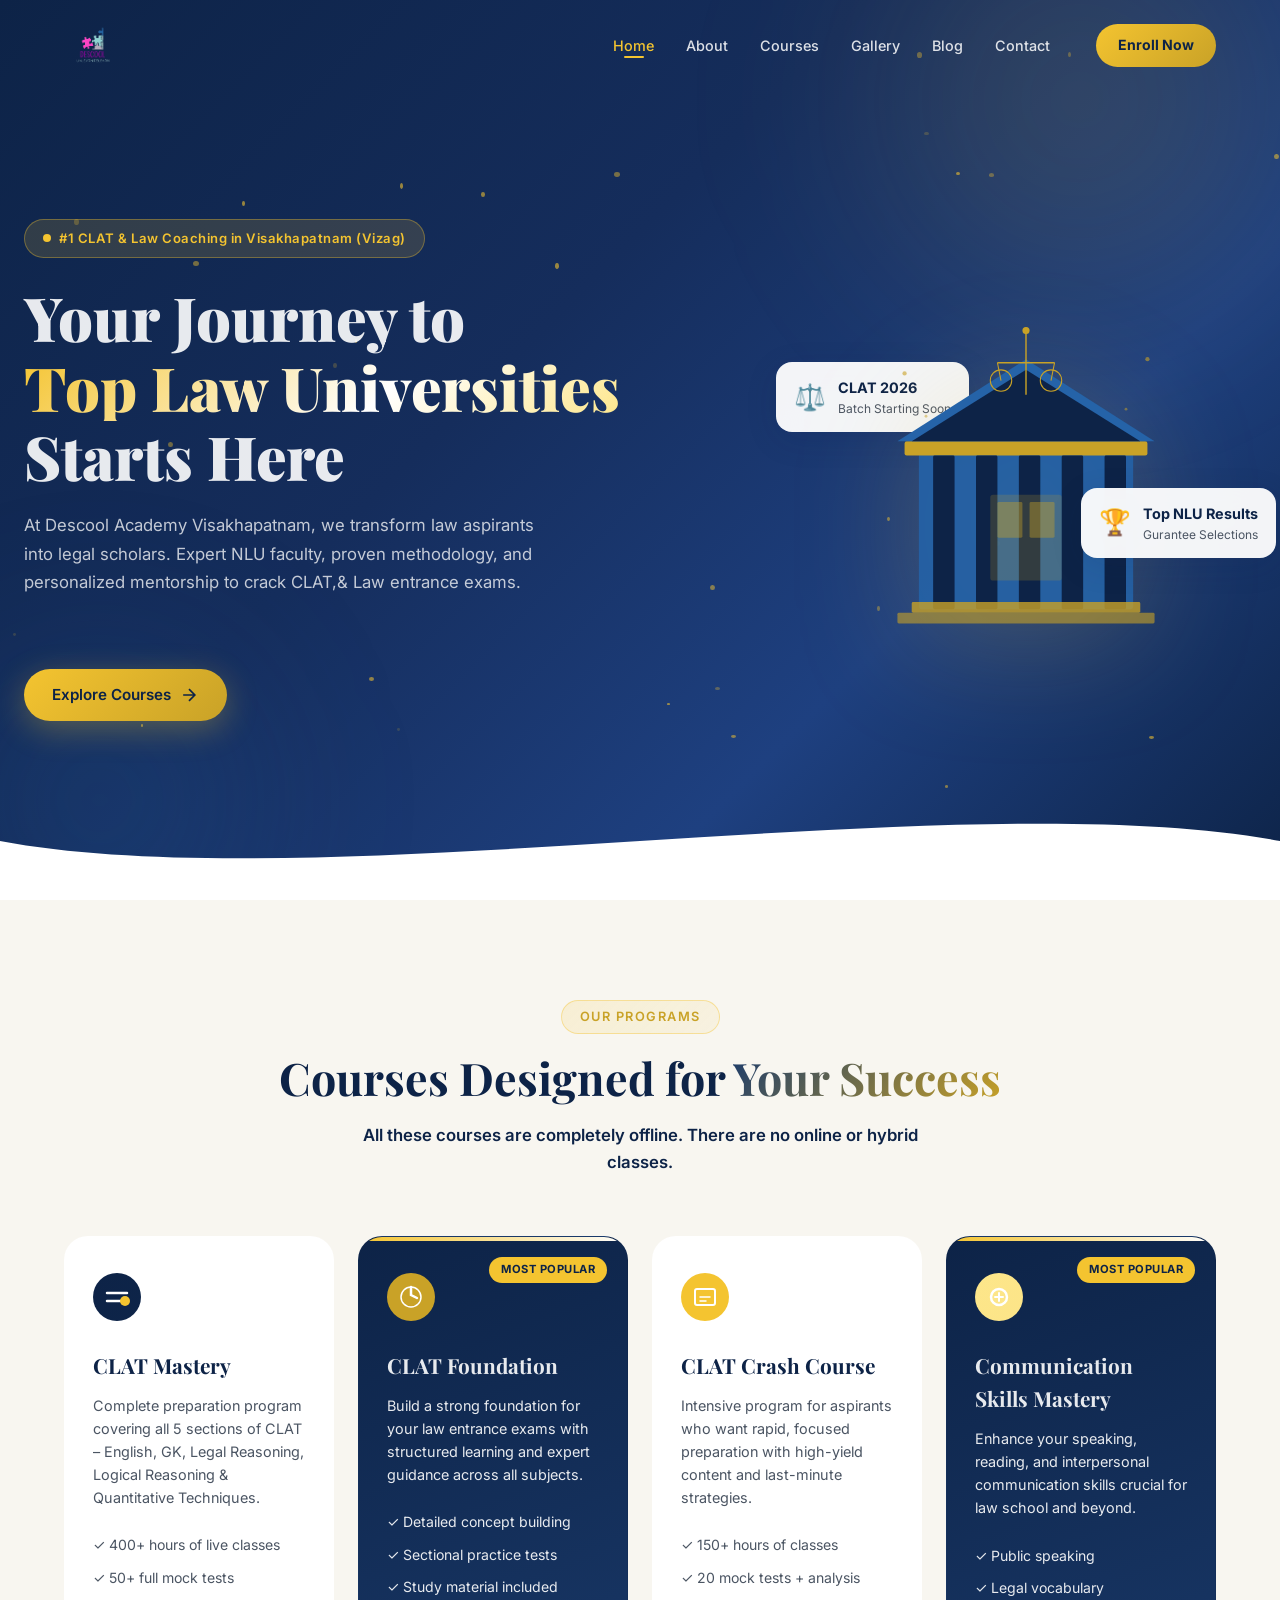
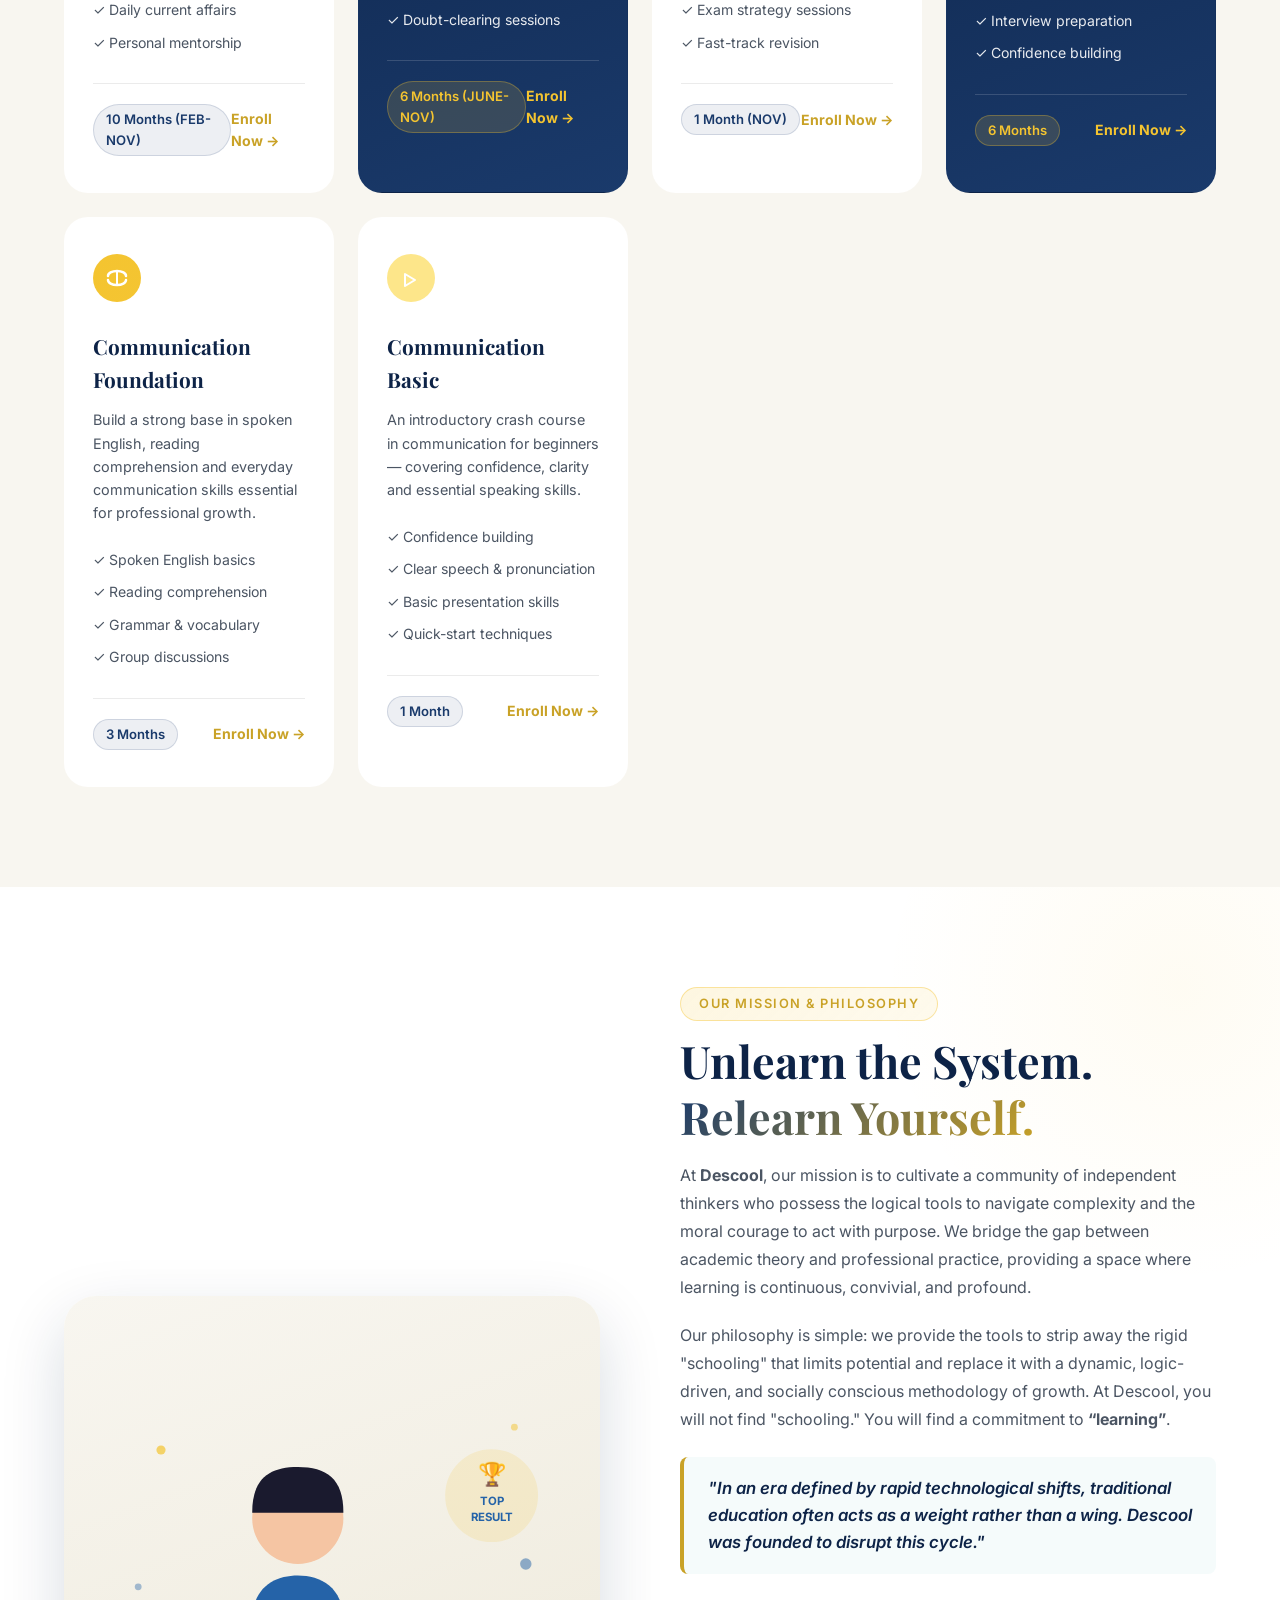
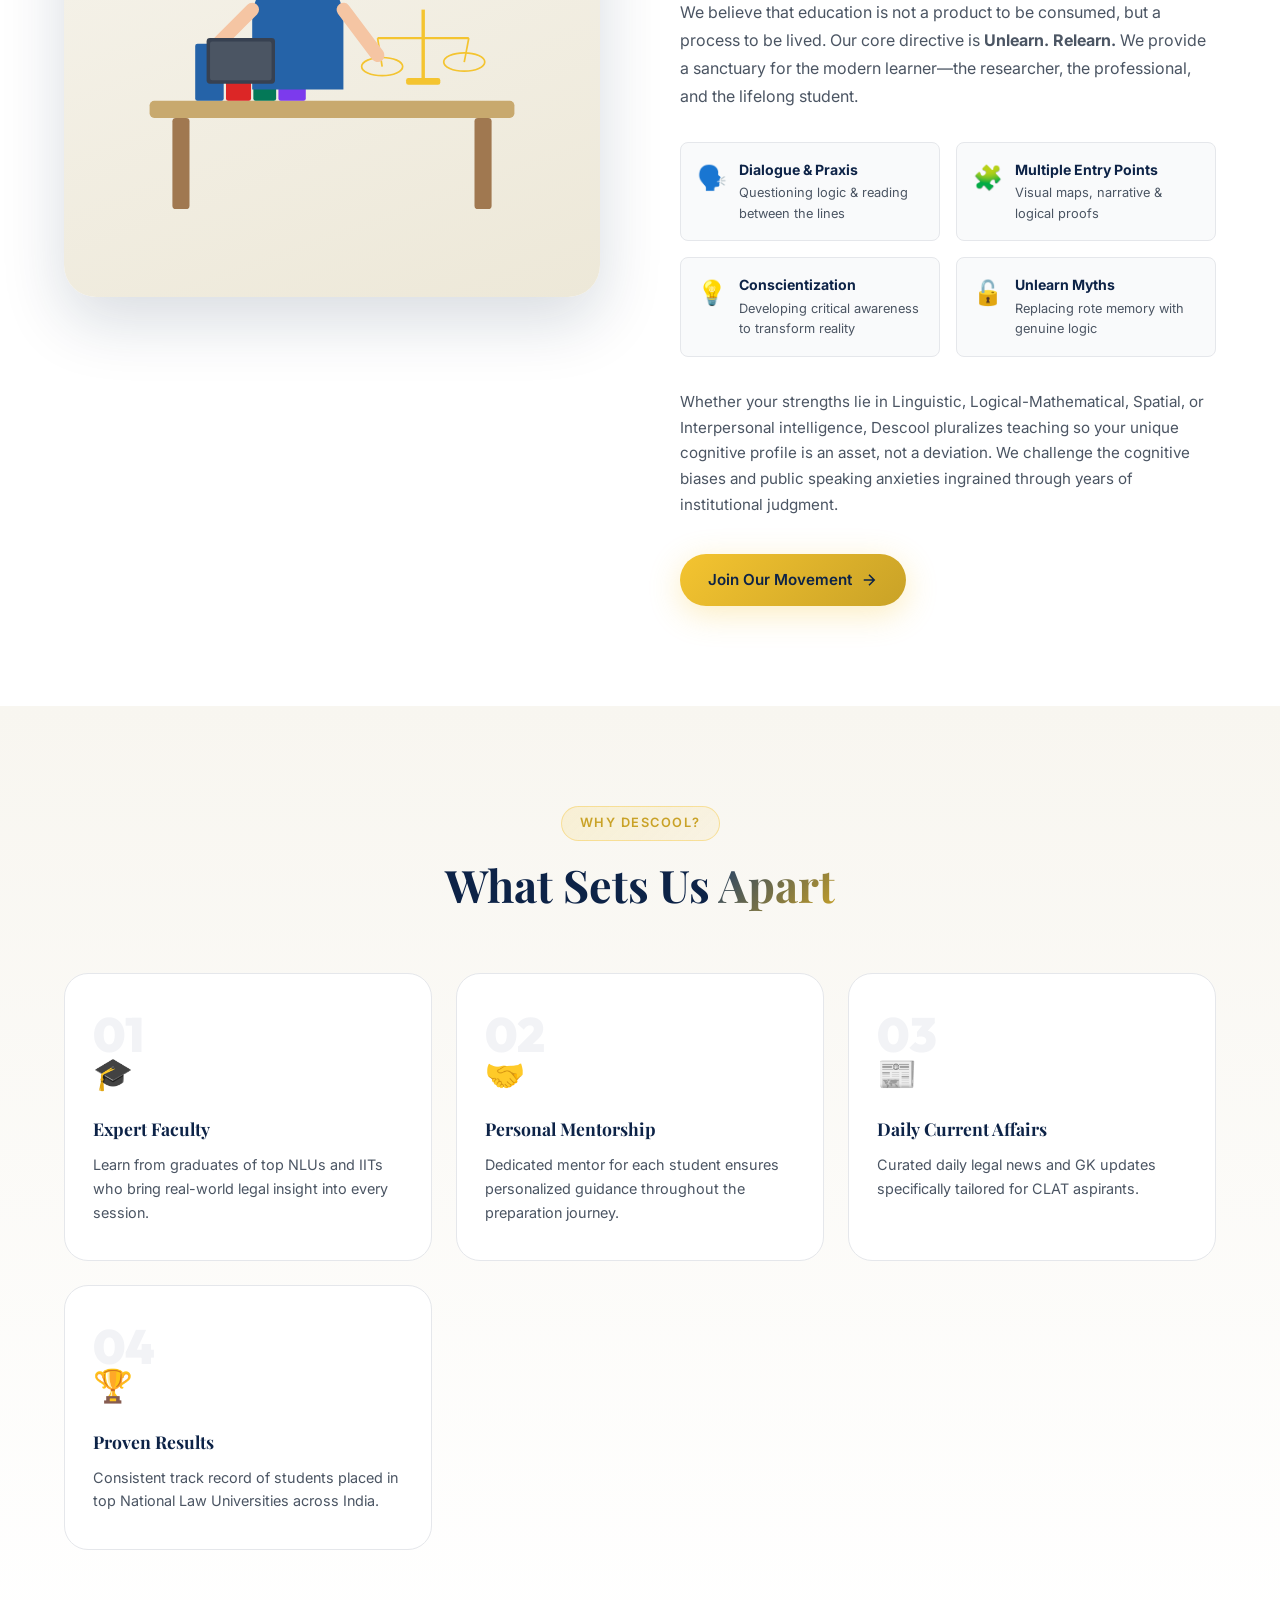
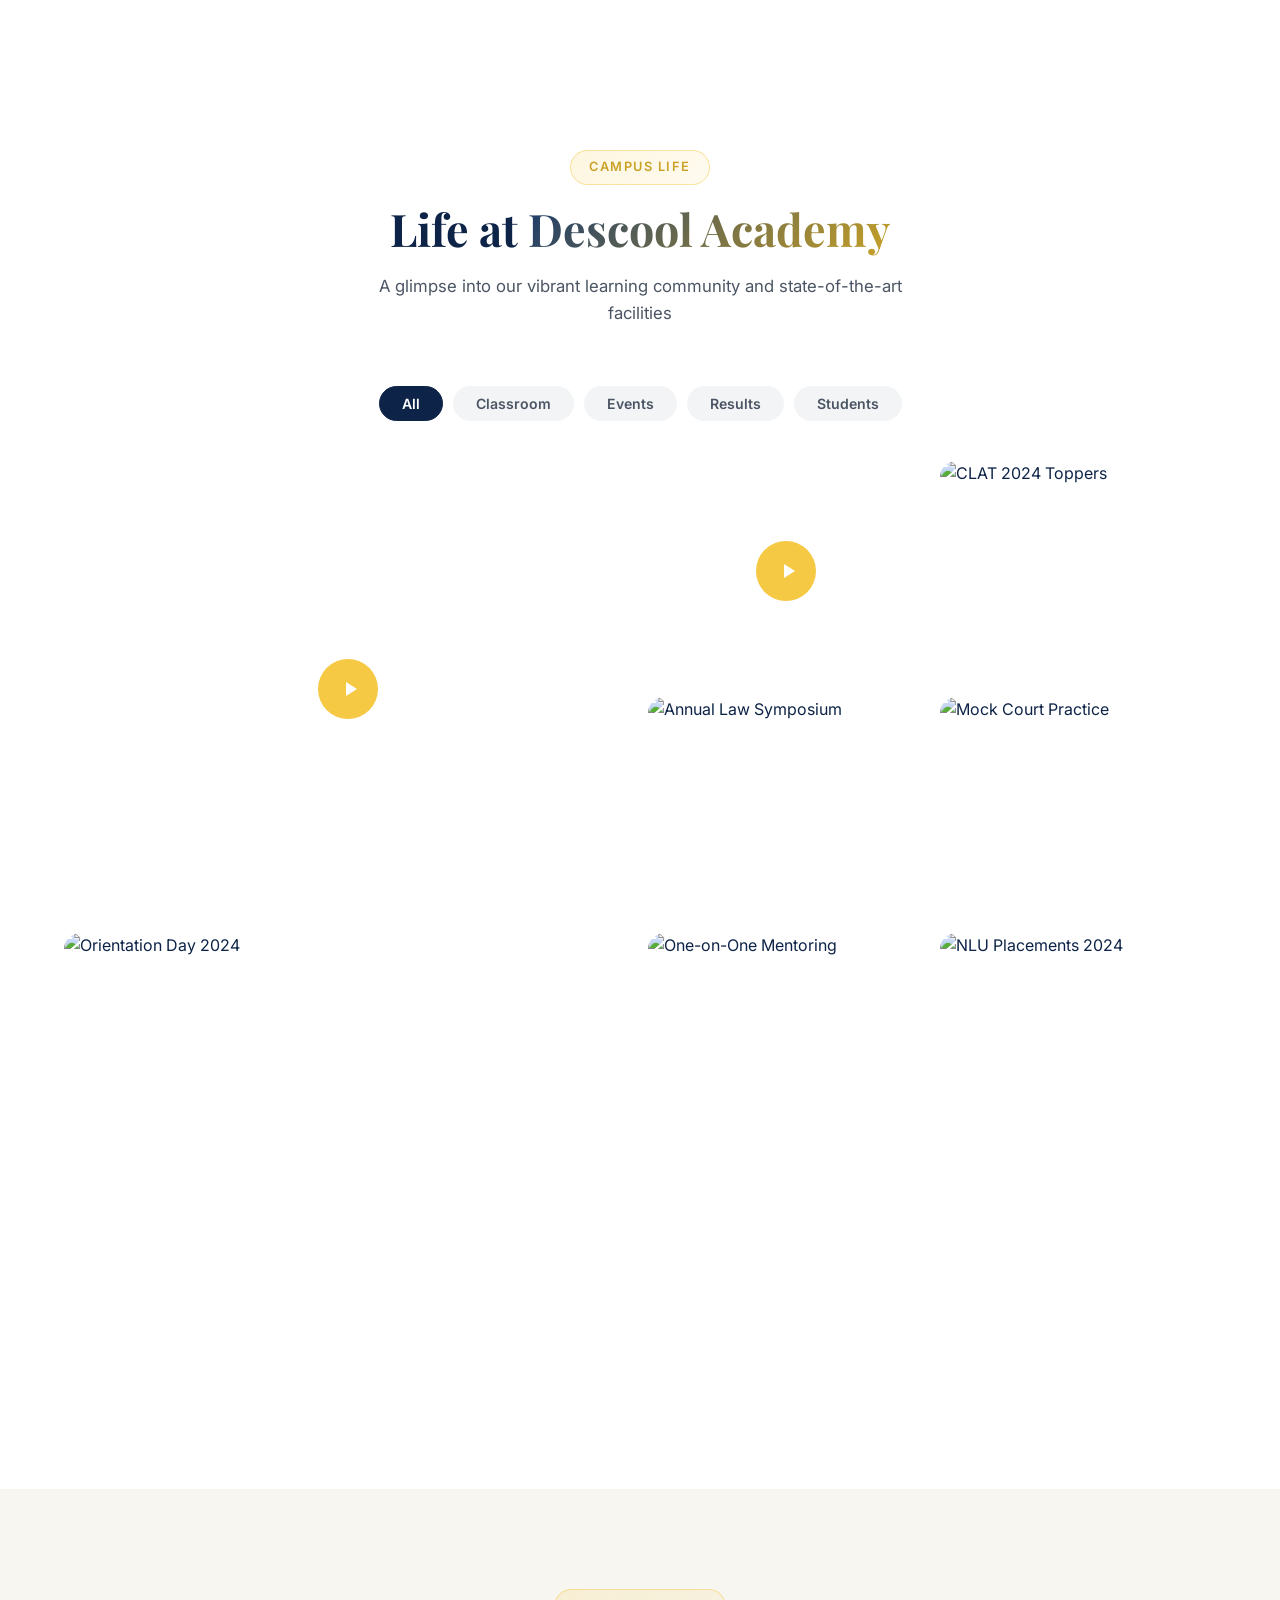
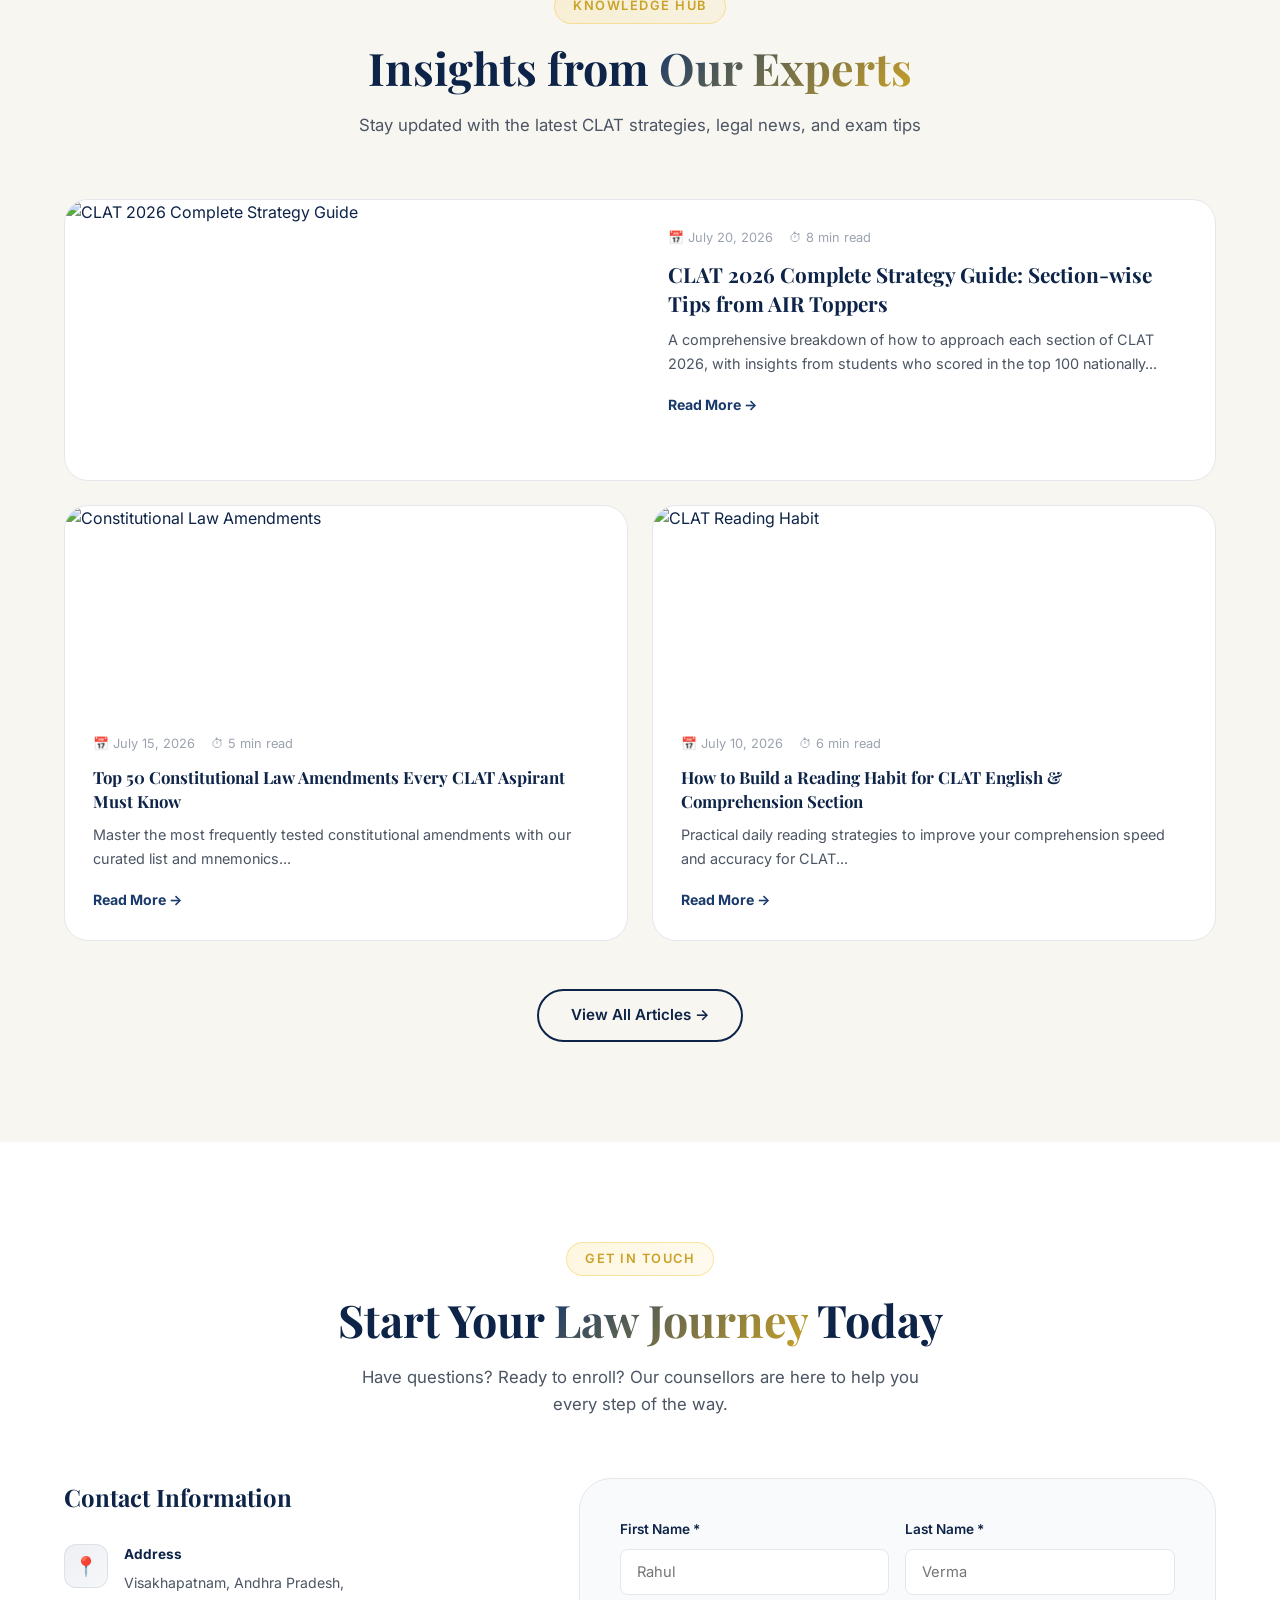
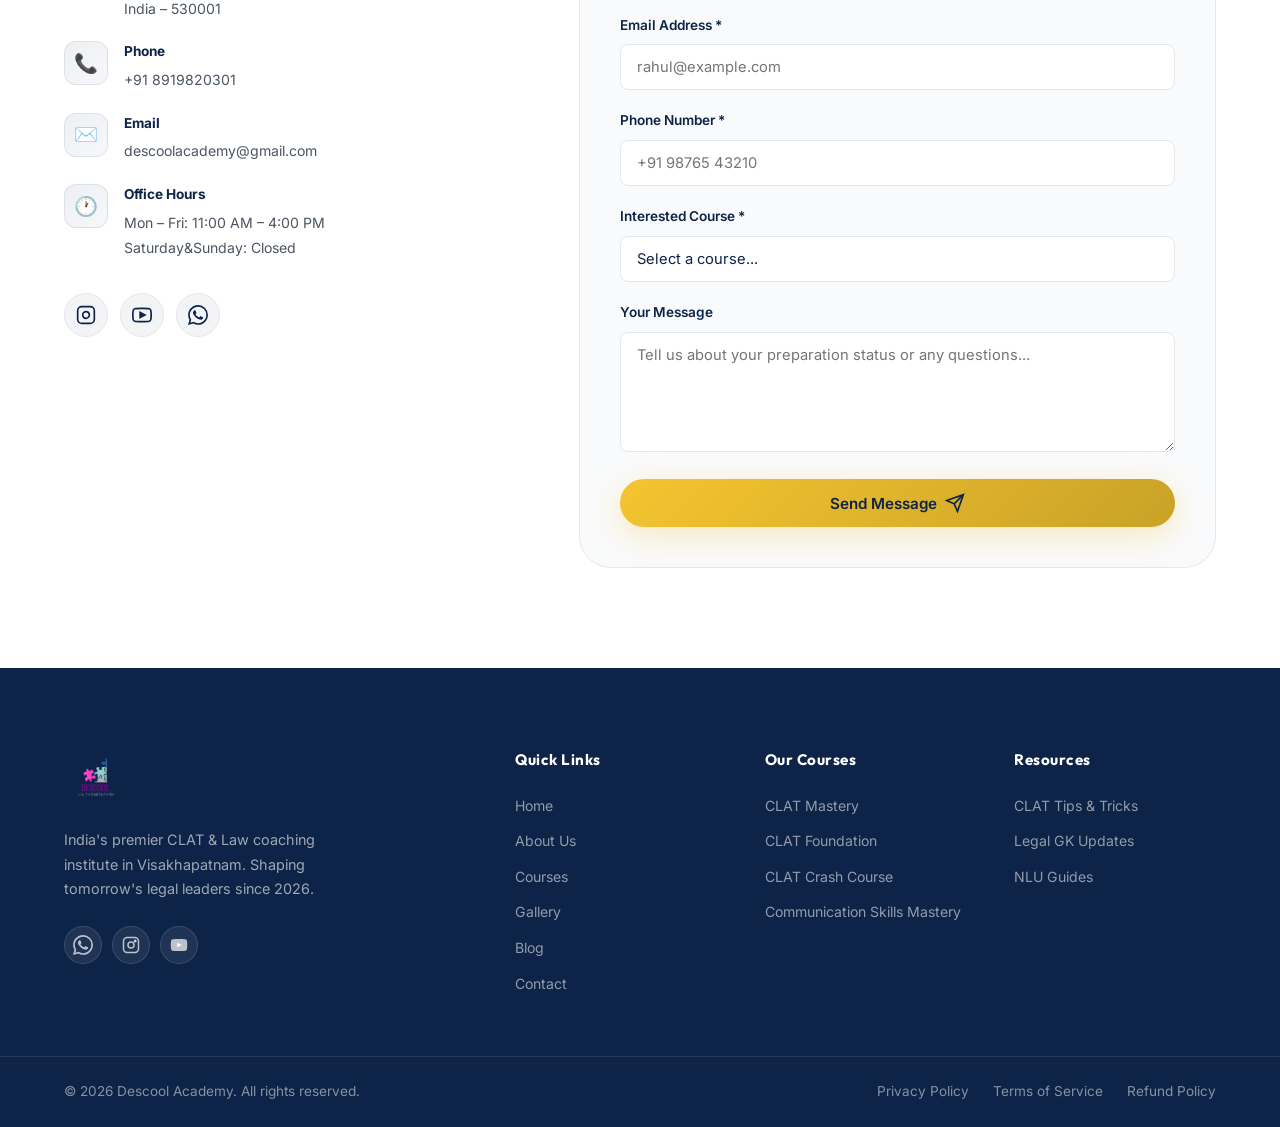
==== index.html @ a9fd12f7 "Update index.html" ====
<!DOCTYPE html>
<html lang="en">
<head>
  <link rel="icon" href="Images/logo-removebg-preview.png" type="image/png" />
  <link rel="apple-touch-icon" href="Images/logo-removebg-preview.png" />
  <meta charset="UTF-8" />
  <meta http-equiv="X-UA-Compatible" content="IE=edge" />
  <meta name="viewport" content="width=device-width, initial-scale=1.0" />
  <meta name="google-site-verification" content="exWEGc2TK4K9ATLQjYGvOhxIB0jjZtiWHwJIAyaDsx0" />
  <title>Descool Academy – Best CLAT Coaching in Visakhapatnam (Vizag) | Law Entrance Exam Prep</title>
  <meta name="description" content="Descool Academy is the premier CLAT coaching institute in Visakhapatnam (Vizag). Top NLU faculty, high success rate, mock tests & mentorship for CLAT & Law entrance exams in Andhra Pradesh." />
  <meta name="keywords" content="CLAT coaching Visakhapatnam, CLAT coaching Vizag, best CLAT coaching in Visakhapatnam, law entrance coaching Vizag, CLAT coaching institute AP, Descool Academy Visakhapatnam, NLU preparation Vizag" />
  <meta name="author" content="Descool Academy" />
  <meta name="geo.region" content="IN-AP" />
  <meta name="geo.placename" content="Visakhapatnam" />
  <meta name="geo.position" content="17.6868;83.2185" />
  <meta name="ICBM" content="17.6868, 83.2185" />
  <meta property="og:title" content="Descool Academy – Best CLAT Coaching in Visakhapatnam (Vizag)" />
  <meta property="og:description" content="Your gateway to top National Law Universities. Join Descool Academy Visakhapatnam for expert CLAT & Law coaching." />
  <meta property="og:type" content="website" />
  <meta property="og:url" content="https://descoolacademy.com/" />
  <link rel="canonical" href="https://descoolacademy.com/" />
  <link rel="preconnect" href="https://fonts.googleapis.com" />
  <link rel="preconnect" href="https://fonts.gstatic.com" crossorigin />
  <link href="https://fonts.googleapis.com/css2?family=Playfair+Display:ital,wght@0,400;0,600;0,700;0,900;1,400&family=Inter:wght@300;400;500;600;700&family=Outfit:wght@300;400;500;600;700;800&display=swap" rel="stylesheet" />
  <link rel="stylesheet" href="style.css" />

  <!-- Local Business & Educational Organization Schema Markup for SEO -->
  <script type="application/ld+json">
  {
    "@context": "https://schema.org",
    "@type": "EducationalOrganization",
    "name": "Descool Academy",
    "alternateName": ["Descool Academy CLAT Coaching Vizag", "Descool Law Institute Visakhapatnam"],
    "url": "https://descoolacademy.com",
    "description": "Premier CLAT and Law entrance coaching institute in Visakhapatnam (Vizag), Andhra Pradesh.",
    "address": {
      "@type": "PostalAddress",
      "addressLocality": "Visakhapatnam",
      "addressRegion": "Andhra Pradesh",
      "postalCode": "530001",
      "addressCountry": "IN"
    },
    "geo": {
      "@type": "GeoCoordinates",
      "latitude": "17.6868",
      "longitude": "83.2185"
    },
    "telephone": "+919876543210",
    "areaServed": ["Visakhapatnam", "Vizag", "Andhra Pradesh"],
    "priceRange": "₹₹"
  }
  </script>
</head>
<body>

  <!-- ===== NAVBAR ===== -->
  <nav class="navbar" id="navbar">
    <div class="nav-container">
      <a href="#home" class="nav-logo">
        <img src="Images/logo-removebg-preview.png" alt="Descool Logo" style="height: 55px;" />
      </a>
      <ul class="nav-links" id="navLinks">
        <li><a href="#home" class="nav-link active">Home</a></li>
        <li><a href="#about" class="nav-link">About</a></li>
        <li><a href="#courses" class="nav-link">Courses</a></li>
        <li><a href="#gallery" class="nav-link">Gallery</a></li>
        <li><a href="#blog" class="nav-link">Blog</a></li>
        <li><a href="#contact" class="nav-link">Contact</a></li>
      </ul>
      <a href="#contact" class="nav-cta">Enroll Now</a>
      <button class="hamburger" id="hamburger" aria-label="Toggle menu">
        <span></span><span></span><span></span>
      </button>
    </div>
  </nav>

  <!-- ===== HERO SECTION ===== -->
  <section class="hero" id="home">
    <div class="hero-bg">
      <div class="hero-particles" id="particles"></div>
      <div class="hero-glow hero-glow-1"></div>
      <div class="hero-glow hero-glow-2"></div>
      <svg class="hero-wave" viewBox="0 0 1440 200" preserveAspectRatio="none">
        <path d="M0,100 C360,200 1080,0 1440,100 L1440,200 L0,200 Z" fill="#ffffff"/>
      </svg>
    </div>
    <div class="hero-content">
      <div class="hero-badge">
        <span class="badge-dot"></span>
        <span>#1 CLAT & Law Coaching in Visakhapatnam (Vizag)</span>
      </div>
      <h1 class="hero-title">
        <span class="title-line">Your Journey to</span>
        <span class="title-gradient">Top Law Universities</span>
        <span class="title-line">Starts Here</span>
      </h1>
      <p class="hero-subtitle">
        At Descool Academy Visakhapatnam, we transform law aspirants into legal scholars. Expert NLU faculty, proven methodology, and personalized mentorship to crack CLAT,& Law entrance exams.
      </p>
      <div class="hero-stats">
        
        
      </div>
      <div class="hero-actions">
        <a href="#courses" class="btn btn-primary">
          <span>Explore Courses</span>
          <svg width="20" height="20" viewBox="0 0 24 24" fill="none" stroke="currentColor" stroke-width="2"><path d="M5 12h14M12 5l7 7-7 7"/></svg>
        </a>
        
      </div>
    </div>
    <div class="hero-visual">
      <div class="visual-card card-float-1">
        <div class="vc-icon">⚖️</div>
        <div class="vc-content">
          <span class="vc-title">CLAT 2026</span>
          <span class="vc-sub">Batch Starting Soon</span>
        </div>
      </div>
      <div class="hero-illustration">
        <svg viewBox="0 0 420 460" fill="none" xmlns="http://www.w3.org/2000/svg">
          <!-- Building/Courthouse -->
          <rect x="60" y="200" width="300" height="230" rx="4" fill="var(--navy-light)" opacity="0.9"/>
          <rect x="40" y="195" width="340" height="20" rx="3" fill="var(--gold-dark)"/>
          <!-- Pillars -->
          <rect x="80" y="215" width="30" height="215" rx="2" fill="var(--navy)"/>
          <rect x="140" y="215" width="30" height="215" rx="2" fill="var(--navy)"/>
          <rect x="200" y="215" width="30" height="215" rx="2" fill="var(--navy)"/>
          <rect x="260" y="215" width="30" height="215" rx="2" fill="var(--navy)"/>
          <rect x="320" y="215" width="30" height="215" rx="2" fill="var(--navy)"/>
          <!-- Roof/Triangle -->
          <polygon points="30,195 210,80 390,195" fill="var(--navy-light)"/>
          <polygon points="50,195 210,95 370,195" fill="var(--navy)"/>
          <!-- Steps -->
          <rect x="50" y="420" width="320" height="15" rx="2" fill="var(--gold-dark)" opacity="0.8"/>
          <rect x="30" y="435" width="360" height="15" rx="2" fill="var(--gold-dark)" opacity="0.6"/>
          <!-- Windows -->
          <rect x="160" y="270" width="100" height="120" rx="4" fill="var(--gold-dark)" opacity="0.2"/>
          <rect x="170" y="280" width="35" height="50" rx="2" fill="var(--gold-dark)" opacity="0.4"/>
          <rect x="215" y="280" width="35" height="50" rx="2" fill="var(--gold-dark)" opacity="0.4"/>
          <!-- Stars/Dots -->
          <circle cx="210" cy="40" r="5" fill="var(--gold-dark)"/>
          <circle cx="380" cy="80" r="3" fill="var(--gold-dark)" opacity="0.6"/>
          <circle cx="40" cy="100" r="3" fill="var(--gold-dark)" opacity="0.6"/>
          <circle cx="350" cy="150" r="2" fill="var(--gold-dark)" opacity="0.5"/>
          <circle cx="70" cy="160" r="2" fill="var(--gold-dark)" opacity="0.5"/>
          <!-- Scale of justice icon -->
          <line x1="210" y1="40" x2="210" y2="130" stroke="var(--gold-dark)" stroke-width="2"/>
          <line x1="170" y1="85" x2="250" y2="85" stroke="var(--gold-dark)" stroke-width="2"/>
          <circle cx="175" cy="110" r="15" fill="none" stroke="var(--gold-dark)" stroke-width="1.5"/>
          <circle cx="245" cy="110" r="15" fill="none" stroke="var(--gold-dark)" stroke-width="1.5"/>
          <line x1="170" y1="85" x2="175" y2="110" stroke="var(--gold-dark)" stroke-width="1.5"/>
          <line x1="250" y1="85" x2="245" y2="110" stroke="var(--gold-dark)" stroke-width="1.5"/>
        </svg>
      </div>
      <div class="visual-card card-float-2">
        <div class="vc-icon">🏆</div>
        <div class="vc-content">
          <span class="vc-title">Top NLU Results</span>
          <span class="vc-sub">Gurantee Selections </span>
        </div>
      </div>
    </div>
  </section>


  <!-- ===== COURSES SECTION ===== -->
  <section class="courses-section" id="courses">
    <div class="container">
      <div class="section-header">
        <span class="section-tag">Our Programs</span>
        <h2 class="section-title">Courses Designed for <span class="highlight">Your Success</span></h2>
        <p class="section-desc" style="color: var(--navy); font-weight: 600;">All these courses are completely offline. There are no online or hybrid classes.</p>
      </div>
      <div class="courses-grid">
        <div class="course-card">
          <div class="course-icon">
            <svg width="48" height="48" viewBox="0 0 48 48" fill="none">
              <circle cx="24" cy="24" r="24" fill="url(#c1)"/>
              <path d="M14 20h20M14 28h14" stroke="#fff" stroke-width="2.5" stroke-linecap="round"/>
              <circle cx="32" cy="28" r="5" fill="var(--gold)"/>
              <defs><linearGradient id="c1" x1="0" y1="0" x2="48" y2="48"><stop stop-color="var(--navy)"/><stop offset="1" stop-color="var(--navy-light)"/></linearGradient></defs>
            </svg>
          </div>
          <h3>CLAT Mastery</h3>
          <p>Complete preparation program covering all 5 sections of CLAT – English, GK, Legal Reasoning, Logical Reasoning & Quantitative Techniques.</p>
          <ul class="course-features">
            <li>✓ 400+ hours of live classes</li>
            <li>✓ 50+ full mock tests</li>
            <li>✓ Daily current affairs</li>
            <li>✓ Personal mentorship</li>
          </ul>
          <div class="course-meta">
            <span class="duration">10 Months (FEB-NOV)</span>
            <a href="#contact" class="btn-enroll">Enroll Now →</a>
          </div>
        </div>


        <div class="course-card featured">
          <div class="course-badge">Most Popular</div>
          <div class="course-icon">
            <svg width="48" height="48" viewBox="0 0 48 48" fill="none">
              <circle cx="24" cy="24" r="24" fill="url(#c2)"/>
              <path d="M24 14v8l6 3" stroke="#fff" stroke-width="2.5" stroke-linecap="round"/>
              <circle cx="24" cy="24" r="10" stroke="#fff" stroke-width="1.5" fill="none"/>
              <defs><linearGradient id="c2" x1="0" y1="0" x2="48" y2="48"><stop stop-color="var(--gold-dark)"/><stop offset="1" stop-color="var(--gold-dark)"/></linearGradient></defs>
            </svg>
          </div>
          <h3>CLAT Foundation</h3>
          <p>Build a strong foundation for your law entrance exams with structured learning and expert guidance across all subjects.</p>
          <ul class="course-features">
            <li>✓ Detailed concept building</li>
            <li>✓ Sectional practice tests</li>
            <li>✓ Study material included</li>
            <li>✓ Doubt-clearing sessions</li>
          </ul>
          <div class="course-meta">
            <span class="duration">6 Months (JUNE-NOV)</span>
            <a href="#contact" class="btn-enroll">Enroll Now →</a>
          </div>
        </div>

        <div class="course-card">
          <div class="course-icon">
            <svg width="48" height="48" viewBox="0 0 48 48" fill="none">
              <circle cx="24" cy="24" r="24" fill="url(#c3)"/>
              <rect x="14" y="16" width="20" height="16" rx="2" stroke="#fff" stroke-width="2" fill="none"/>
              <path d="M19 24h10M19 28h6" stroke="#fff" stroke-width="1.5" stroke-linecap="round"/>
              <defs><linearGradient id="c3" x1="0" y1="0" x2="48" y2="48"><stop stop-color="var(--gold)"/><stop offset="1" stop-color="var(--gold)"/></linearGradient></defs>
            </svg>
          </div>
          <h3>CLAT Crash Course</h3>
          <p>Intensive program for aspirants who want rapid, focused preparation with high-yield content and last-minute strategies.</p>
          <ul class="course-features">
            <li>✓ 150+ hours of classes</li>
            <li>✓ 20 mock tests + analysis</li>
            <li>✓ Exam strategy sessions</li>
            <li>✓ Fast-track revision</li>
          </ul>
          <div class="course-meta">
            <span class="duration">1 Month (NOV)</span>
            <a href="#contact" class="btn-enroll">Enroll Now →</a>
          </div>
        </div>

        <div class="course-card featured">
          <div class="course-badge">Most Popular</div>
          <div class="course-icon">
            <svg width="48" height="48" viewBox="0 0 48 48" fill="none">
              <circle cx="24" cy="24" r="24" fill="url(#c7)"/>
              <path d="M16 24c0-4.418 3.582-8 8-8s8 3.582 8 8-3.582 8-8 8-8-3.582-8-8z" stroke="#fff" stroke-width="2.5" fill="none"/>
              <path d="M20 24h8M24 20v8" stroke="#fff" stroke-width="2" stroke-linecap="round"/>
              <defs><linearGradient id="c7" x1="0" y1="0" x2="48" y2="48"><stop stop-color="var(--gold-light)"/><stop offset="1" stop-color="var(--gold-dark)"/></linearGradient></defs>
            </svg>
          </div>
          <h3>Communication Skills Mastery</h3>
          <p>Enhance your speaking, reading, and interpersonal communication skills crucial for law school and beyond.</p>
          <ul class="course-features">
            <li>✓ Public speaking</li>
            <li>✓ Legal vocabulary</li>
            <li>✓ Interview preparation</li>
            <li>✓ Confidence building</li>
          </ul>
          <div class="course-meta">
            <span class="duration">6 Months</span>
            <a href="#contact" class="btn-enroll">Enroll Now →</a>
          </div>
        </div>

        <div class="course-card">
          <div class="course-icon">
            <svg width="48" height="48" viewBox="0 0 48 48" fill="none">
              <circle cx="24" cy="24" r="24" fill="url(#c6)"/>
              <path d="M15 22c0-2.761 4.029-5 9-5s9 2.239 9 5" stroke="#fff" stroke-width="2.5" stroke-linecap="round" fill="none"/>
              <path d="M15 26c0 2.761 4.029 5 9 5s9-2.239 9-5" stroke="#fff" stroke-width="2.5" stroke-linecap="round" fill="none"/>
              <line x1="24" y1="17" x2="24" y2="31" stroke="#fff" stroke-width="2" stroke-linecap="round"/>
              <defs><linearGradient id="c6" x1="0" y1="0" x2="48" y2="48"><stop stop-color="var(--gold)"/><stop offset="1" stop-color="var(--gold-light)"/></linearGradient></defs>
            </svg>
          </div>
          <h3>Communication Foundation</h3>
          <p>Build a strong base in spoken English, reading comprehension and everyday communication skills essential for professional growth.</p>
          <ul class="course-features">
            <li>✓ Spoken English basics</li>
            <li>✓ Reading comprehension</li>
            <li>✓ Grammar &amp; vocabulary</li>
            <li>✓ Group discussions</li>
          </ul>
          <div class="course-meta">
            <span class="duration">3 Months</span>
            <a href="#contact" class="btn-enroll">Enroll Now →</a>
          </div>
        </div>

        <div class="course-card">
          <div class="course-icon">
            <svg width="48" height="48" viewBox="0 0 48 48" fill="none">
              <circle cx="24" cy="24" r="24" fill="url(#c4)"/>
              <path d="M18 32V20l10 6-10 6z" stroke="#fff" stroke-width="2" stroke-linejoin="round" fill="none"/>
              <defs><linearGradient id="c4" x1="0" y1="0" x2="48" y2="48"><stop stop-color="var(--gold-light)"/><stop offset="1" stop-color="var(--gold-light)"/></linearGradient></defs>
            </svg>
          </div>
          <h3>Communication Basic</h3>
          <p>An introductory crash course in communication for beginners — covering confidence, clarity and essential speaking skills.</p>
          <ul class="course-features">
            <li>✓ Confidence building</li>
            <li>✓ Clear speech & pronunciation</li>
            <li>✓ Basic presentation skills</li>
            <li>✓ Quick-start techniques</li>
          </ul>
          <div class="course-meta">
            <span class="duration">1 Month</span>
            <a href="#contact" class="btn-enroll">Enroll Now →</a>
          </div>
        </div>

      </div>
    </div>
  </section>

  <!-- ===== ABOUT SECTION ===== -->
  <section class="about-section" id="about">
    <div class="about-bg-decor"></div>
    <div class="container about-container">
      <div class="about-visual">
        <div class="about-img-wrap">
          <div class="about-img-main">
            <svg viewBox="0 0 400 450" fill="none" xmlns="http://www.w3.org/2000/svg">
              <!-- Desk -->
              <rect x="40" y="320" width="320" height="15" rx="4" fill="#c8a96e"/>
              <rect x="60" y="335" width="15" height="80" rx="3" fill="#a07850"/>
              <rect x="325" y="335" width="15" height="80" rx="3" fill="#a07850"/>
              <!-- Books on desk -->
              <rect x="80" y="270" width="25" height="50" rx="2" fill="var(--navy-light)"/>
              <rect x="107" y="265" width="22" height="55" rx="2" fill="#dc2626"/>
              <rect x="131" y="275" width="20" height="45" rx="2" fill="#047857"/>
              <rect x="153" y="268" width="24" height="52" rx="2" fill="#7c3aed"/>
              <!-- Scale of Justice -->
              <line x1="280" y1="240" x2="280" y2="300" stroke="var(--gold)" stroke-width="3"/>
              <rect x="265" y="300" width="30" height="6" rx="2" fill="var(--gold)"/>
              <line x1="240" y1="265" x2="320" y2="265" stroke="var(--gold)" stroke-width="2"/>
              <ellipse cx="244" cy="290" rx="18" ry="8" fill="none" stroke="var(--gold)" stroke-width="1.5"/>
              <ellipse cx="316" cy="286" rx="18" ry="8" fill="none" stroke="var(--gold)" stroke-width="1.5"/>
              <line x1="240" y1="265" x2="244" y2="290" stroke="var(--gold)" stroke-width="1.5"/>
              <line x1="320" y1="265" x2="316" y2="286" stroke="var(--gold)" stroke-width="1.5"/>
              <!-- Person studying -->
              <circle cx="170" cy="160" r="40" fill="#f5c5a3"/>
              <!-- Body -->
              <path d="M130 250 C130 220 150 210 170 210 C190 210 210 220 210 250 L210 310 L130 310 Z" fill="var(--navy-light)"/>
              <!-- Arms -->
              <path d="M130 240 L100 270" stroke="#f5c5a3" stroke-width="12" stroke-linecap="round"/>
              <path d="M210 240 L240 280" stroke="#f5c5a3" stroke-width="12" stroke-linecap="round"/>
              <!-- Laptop/Book on lap -->
              <rect x="90" y="265" width="60" height="40" rx="3" fill="#374151"/>
              <rect x="93" y="268" width="54" height="34" rx="2" fill="#4b5563"/>
              <!-- Hair -->
              <path d="M130 155 C130 125 145 115 170 115 C195 115 210 125 210 155" fill="#1a1a2e"/>
              <!-- Stars decoration -->
              <circle cx="50" cy="100" r="4" fill="var(--gold)" opacity="0.7"/>
              <circle cx="360" cy="80" r="3" fill="var(--gold)" opacity="0.5"/>
              <circle cx="370" cy="200" r="5" fill="var(--navy-light)" opacity="0.5"/>
              <circle cx="30" cy="220" r="3" fill="var(--navy-light)" opacity="0.4"/>
              <!-- Achievement badge -->
              <circle cx="340" cy="140" r="40" fill="var(--gold)" opacity="0.15" stroke="var(--gold)" stroke-width="1.5"/>
              <text x="340" y="128" text-anchor="middle" fill="var(--gold)" font-size="20">🏆</text>
              <text x="340" y="148" text-anchor="middle" fill="var(--navy-light)" font-size="10" font-weight="bold">TOP</text>
              <text x="340" y="162" text-anchor="middle" fill="var(--navy-light)" font-size="10" font-weight="bold">RESULT</text>
            </svg>
          </div>
        </div>
      </div>
      <div class="about-content">
        <span class="section-tag">Our Mission & Philosophy</span>
        <h2 class="section-title">Unlearn the System. <span class="highlight">Relearn Yourself.</span></h2>
        
        <p class="about-desc">
          At <strong>Descool</strong>, our mission is to cultivate a community of independent thinkers who possess the logical tools to navigate complexity and the moral courage to act with purpose. We bridge the gap between academic theory and professional practice, providing a space where learning is continuous, convivial, and profound.
        </p>

        <p class="about-desc">
          Our philosophy is simple: we provide the tools to strip away the rigid "schooling" that limits potential and replace it with a dynamic, logic-driven, and socially conscious methodology of growth. At Descool, you will not find "schooling." You will find a commitment to <strong>“learning”</strong>.
        </p>

        <div class="about-quote-box" style="background: rgba(125,203,202,0.08); border-left: 4px solid var(--gold-dark); padding: 18px 24px; border-radius: 8px; margin: 24px 0;">
          <p style="font-style: italic; color: var(--navy); font-weight: 600; margin: 0; font-size: 1.05rem;">
            "In an era defined by rapid technological shifts, traditional education often acts as a weight rather than a wing. Descool was founded to disrupt this cycle."
          </p>
        </div>

        <p class="about-desc">
          We believe that education is not a product to be consumed, but a process to be lived. Our core directive is <strong>Unlearn. Relearn.</strong> We provide a sanctuary for the modern learner—the researcher, the professional, and the lifelong student.
        </p>

        <div class="about-pillars">
          <div class="pillar">
            <div class="pillar-icon">🗣️</div>
            <div>
              <strong>Dialogue & Praxis</strong>
              <span>Questioning logic & reading between the lines</span>
            </div>
          </div>
          <div class="pillar">
            <div class="pillar-icon">🧩</div>
            <div>
              <strong>Multiple Entry Points</strong>
              <span>Visual maps, narrative & logical proofs</span>
            </div>
          </div>
          <div class="pillar">
            <div class="pillar-icon">💡</div>
            <div>
              <strong>Conscientization</strong>
              <span>Developing critical awareness to transform reality</span>
            </div>
          </div>
          <div class="pillar">
            <div class="pillar-icon">🔓</div>
            <div>
              <strong>Unlearn Myths</strong>
              <span>Replacing rote memory with genuine logic</span>
            </div>
          </div>
        </div>

        <p class="about-desc" style="font-size: 0.95rem; line-height: 1.7; color: var(--text-secondary);">
          Whether your strengths lie in Linguistic, Logical-Mathematical, Spatial, or Interpersonal intelligence, Descool pluralizes teaching so your unique cognitive profile is an asset, not a deviation. We challenge the cognitive biases and public speaking anxieties ingrained through years of institutional judgment.
        </p>

        <a href="#contact" class="btn btn-primary" style="margin-top: 16px;">Join Our Movement
          <svg width="18" height="18" viewBox="0 0 24 24" fill="none" stroke="currentColor" stroke-width="2"><path d="M5 12h14M12 5l7 7-7 7"/></svg>
        </a>
      </div>
    </div>
  </section>

  <!-- ===== WHY CHOOSE US ===== -->
  <section class="why-section">
    <div class="container">
      <div class="section-header">
        <span class="section-tag">Why Descool?</span>
        <h2 class="section-title">What Sets Us <span class="highlight">Apart</span></h2>
      </div>
      <div class="why-grid">
        <div class="why-card">
          <div class="why-num">01</div>
          <div class="why-icon">🎓</div>
          <h3>Expert Faculty</h3>
          <p>Learn from graduates of top NLUs and IITs who bring real-world legal insight into every session.</p>
        </div>
        
        <div class="why-card">
          <div class="why-num">02</div>
          <div class="why-icon">🤝</div>
          <h3>Personal Mentorship</h3>
          <p>Dedicated mentor for each student ensures personalized guidance throughout the preparation journey.</p>
        </div>
        <div class="why-card">
          <div class="why-num">03</div>
          <div class="why-icon">📰</div>
          <h3>Daily Current Affairs</h3>
          <p>Curated daily legal news and GK updates specifically tailored for CLAT aspirants.</p>
        </div>
        <div class="why-card">
          <div class="why-num">04</div>
          <div class="why-icon">🏆</div>
          <h3>Proven Results</h3>
          <p>Consistent track record of students placed in top National Law Universities across India.</p>
        </div>
      </div>
    </div>
  </section>

  <!-- ===== GALLERY SECTION ===== -->
  <section class="gallery-section" id="gallery">
    <div class="container">
      <div class="section-header">
        <span class="section-tag">Campus Life</span>
        <h2 class="section-title">Life at <span class="highlight">Descool Academy</span></h2>
        <p class="section-desc">A glimpse into our vibrant learning community and state-of-the-art facilities</p>
      </div>
      <div class="gallery-filter">
        <button class="filter-btn active" data-filter="all">All</button>
        <button class="filter-btn" data-filter="classroom">Classroom</button>
        <button class="filter-btn" data-filter="events">Events</button>
        <button class="filter-btn" data-filter="results">Results</button>
        <button class="filter-btn" data-filter="students">Students</button>
      </div>
      <div class="gallery-grid" id="galleryGrid">
        <div class="gallery-item large" data-category="classroom" data-video-src="Images/video1.mp4">
          <video src="Images/video1.mp4" class="gallery-photo" preload="metadata"></video>
          <div class="play-icon-overlay">
            <svg width="24" height="24" viewBox="0 0 24 24" fill="white"><path d="M8 5v14l11-7z"/></svg>
          </div>
          <div class="gallery-overlay">
            <span class="gallery-label">Interactive Classroom Sessions (Video)</span>
          </div>
        </div>
        <div class="gallery-item" data-category="students" data-video-src="Images/video2.mp4">
          <video src="Images/video2.mp4" class="gallery-photo" preload="metadata"></video>
          <div class="play-icon-overlay">
            <svg width="24" height="24" viewBox="0 0 24 24" fill="white"><path d="M8 5v14l11-7z"/></svg>
          </div>
          <div class="gallery-overlay">
            <span class="gallery-label">Group Study Sessions (Video)</span>
          </div>
        </div>
        <div class="gallery-item" data-category="results">
          <img src="https://images.unsplash.com/photo-1523240795612-9a054b0db644?auto=format&fit=crop&w=800&q=80" alt="CLAT 2024 Toppers" class="gallery-photo" />
          <div class="gallery-overlay">
            <span class="gallery-label">CLAT 2026 Toppers</span>
          </div>
        </div>
        <div class="gallery-item" data-category="events">
          <img src="https://images.unsplash.com/photo-1475721027785-f74eccf877e2?auto=format&fit=crop&w=800&q=80" alt="Annual Law Symposium" class="gallery-photo" />
          <div class="gallery-overlay">
            <span class="gallery-label">Annual Law Symposium</span>
          </div>
        </div>
        <div class="gallery-item" data-category="students">
          <img src="https://images.unsplash.com/photo-1455390582262-044cdead277a?auto=format&fit=crop&w=800&q=80" alt="Mock Court Practice" class="gallery-photo" />
          <div class="gallery-overlay">
            <span class="gallery-label">Mock Court Practice</span>
          </div>
        </div>
        <div class="gallery-item large" data-category="events">
          <img src="https://images.unsplash.com/photo-1517245386807-bb43f82c33c4?auto=format&fit=crop&w=1000&q=80" alt="Orientation Day 2024" class="gallery-photo" />
          <div class="gallery-overlay">
            <span class="gallery-label">Orientation Day 2026</span>
          </div>
        </div>
        <div class="gallery-item" data-category="classroom" data-video-src="YOUR_VIDEO_URL_HERE.mp4">
          <img src="https://images.unsplash.com/photo-1531482615713-2afd69097998?auto=format&fit=crop&w=800&q=80" alt="One-on-One Mentoring" class="gallery-photo" />
          <div class="gallery-overlay">
            <span class="gallery-label">One-on-One Mentoring</span>
          </div>
        </div>
        <div class="gallery-item" data-category="results">
          <img src="https://images.unsplash.com/photo-1541829070764-84a7d30dd3f3?auto=format&fit=crop&w=800&q=80" alt="NLU Placements 2024" class="gallery-photo" />
          <div class="gallery-overlay">
            <span class="gallery-label">NLU Placements 2026</span>
          </div>
        </div>
      </div>
    </div>
  </section>


  <!-- ===== BLOG SECTION ===== -->
  <section class="blog-section" id="blog">
    <div class="container">
      <div class="section-header">
        <span class="section-tag">Knowledge Hub</span>
        <h2 class="section-title">Insights from <span class="highlight">Our Experts</span></h2>
        <p class="section-desc">Stay updated with the latest CLAT strategies, legal news, and exam tips</p>
      </div>
      <div class="blog-grid">
        <article class="blog-card featured-blog">
          <div class="blog-img">
            <img src="https://images.unsplash.com/photo-1589829545856-d10d557cf95f?auto=format&fit=crop&w=1000&q=80" alt="CLAT 2026 Complete Strategy Guide" class="blog-photo" />
            <span class="blog-category-tag">CLAT Strategy</span>
          </div>
          <div class="blog-body">
            <div class="blog-meta">
              <span class="blog-date">📅 July 20, 2026</span>
              <span class="blog-read">⏱ 8 min read</span>
            </div>
            <h3><a href="blog-clat-strategy.html">CLAT 2026 Complete Strategy Guide: Section-wise Tips from AIR Toppers</a></h3>
            <p>A comprehensive breakdown of how to approach each section of CLAT 2026, with insights from students who scored in the top 100 nationally...</p>
            <a href="blog-clat-strategy.html" class="blog-link">Read More →</a>
          </div>
        </article>
        <article class="blog-card">
          <div class="blog-img">
            <img src="https://images.unsplash.com/photo-1453728013993-6d66e9c9123a?auto=format&fit=crop&w=800&q=80" alt="Constitutional Law Amendments" class="blog-photo" />
            <span class="blog-category-tag">Legal GK</span>
          </div>
          <div class="blog-body">
            <div class="blog-meta">
              <span class="blog-date">📅 July 15, 2026</span>
              <span class="blog-read">⏱ 5 min read</span>
            </div>
            <h3><a href="#">Top 50 Constitutional Law Amendments Every CLAT Aspirant Must Know</a></h3>
            <p>Master the most frequently tested constitutional amendments with our curated list and mnemonics...</p>
            <a href="#" class="blog-link">Read More →</a>
          </div>
        </article>
        <article class="blog-card">
          <div class="blog-img">
            <img src="https://images.unsplash.com/photo-1456513080510-7bf3a84b82f8?auto=format&fit=crop&w=800&q=80" alt="CLAT Reading Habit" class="blog-photo" />
            <span class="blog-category-tag">Exam Prep</span>
          </div>
          <div class="blog-body">
            <div class="blog-meta">
              <span class="blog-date">📅 July 10, 2026</span>
              <span class="blog-read">⏱ 6 min read</span>
            </div>
            <h3><a href="#">How to Build a Reading Habit for CLAT English & Comprehension Section</a></h3>
            <p>Practical daily reading strategies to improve your comprehension speed and accuracy for CLAT...</p>
            <a href="#" class="blog-link">Read More →</a>
          </div>
        </article>

      </div>
      <div class="blog-cta">
        <a href="blog-clat-strategy.html" class="btn btn-outline-dark">View All Articles →</a>
      </div>
    </div>
  </section>

  <!-- ===== CONTACT SECTION ===== -->
  <section class="contact-section" id="contact">
    <div class="container">
      <div class="section-header">
        <span class="section-tag">Get In Touch</span>
        <h2 class="section-title">Start Your <span class="highlight">Law Journey</span> Today</h2>
        <p class="section-desc">Have questions? Ready to enroll? Our counsellors are here to help you every step of the way.</p>
      </div>
      <div class="contact-wrapper">
        <div class="contact-info">
          <h3>Contact Information</h3>
          <div class="contact-items">
            <div class="contact-item">
              <div class="ci-icon">📍</div>
              <div>
                <strong>Address</strong>
                <span>Visakhapatnam, Andhra Pradesh,<br>India – 530001</span>
              </div>
            </div>
            <div class="contact-item">
              <div class="ci-icon">📞</div>
              <div>
                <strong>Phone</strong>
                <span>+91 8919820301</span>
              </div>
            </div>
            <div class="contact-item">
              <div class="ci-icon">✉️</div>
              <div>
                <strong>Email</strong>
                <span>descoolacademy@gmail.com</span>
              </div>
            </div>
            <div class="contact-item">
              <div class="ci-icon">🕐</div>
              <div>
                <strong>Office Hours</strong>
                <span>Mon – Fri: 11:00 AM – 4:00 PM<br>Saturday&Sunday: Closed</span>
              </div>
            </div>
          </div>
          <div class="social-links">
            
            <a href="https://www.instagram.com/descoolacademy?igsh=MWNzNDIwaGtqOWR1Zg==" class="social-btn" aria-label="Instagram">
              <svg width="20" height="20" viewBox="0 0 24 24" fill="none" stroke="currentColor" stroke-width="2"><rect x="2" y="2" width="20" height="20" rx="5" ry="5"/><path d="M16 11.37A4 4 0 1112.63 8 4 4 0 0116 11.37z"/><line x1="17.5" y1="6.5" x2="17.51" y2="6.5"/></svg>
            </a>
            <a href="https://youtube.com/@descoolacademy?si=E1gqNuxGwdZEv_II" class="social-btn" aria-label="YouTube">
              <svg width="20" height="20" viewBox="0 0 24 24" fill="none" stroke="currentColor" stroke-width="2"><path d="M22.54 6.42a2.78 2.78 0 00-1.95-1.96C18.88 4 12 4 12 4s-6.88 0-8.59.46a2.78 2.78 0 00-1.95 1.96A29 29 0 001 12a29 29 0 00.46 5.58A2.78 2.78 0 003.41 19.54C5.12 20 12 20 12 20s6.88 0 8.59-.46a2.78 2.78 0 001.95-1.96A29 29 0 0023 12a29 29 0 00-.46-5.58z"/><polygon points="9.75 15.02 15.5 12 9.75 8.98 9.75 15.02" fill="currentColor"/></svg>
            </a>
            <a href="https://wa.me/message/3HBM4U73WHXDD1" class="social-btn" aria-label="WhatsApp">
              <svg width="20" height="20" viewBox="0 0 24 24" fill="currentColor"><path d="M17.472 14.382c-.297-.149-1.758-.867-2.03-.967-.273-.099-.471-.148-.67.15-.197.297-.767.966-.94 1.164-.173.199-.347.223-.644.075-.297-.15-1.255-.463-2.39-1.475-.883-.788-1.48-1.761-1.653-2.059-.173-.297-.018-.458.13-.606.134-.133.298-.347.446-.52.149-.174.198-.298.298-.497.099-.198.05-.371-.025-.52-.075-.149-.669-1.612-.916-2.207-.242-.579-.487-.5-.669-.51-.173-.008-.371-.01-.57-.01-.198 0-.52.074-.792.372-.272.297-1.04 1.016-1.04 2.479 0 1.462 1.065 2.875 1.213 3.074.149.198 2.096 3.2 5.077 4.487.709.306 1.262.489 1.694.625.712.227 1.36.195 1.871.118.571-.085 1.758-.719 2.006-1.413.248-.694.248-1.289.173-1.413-.074-.124-.272-.198-.57-.347m-5.421 7.403h-.004a9.87 9.87 0 01-5.031-1.378l-.361-.214-3.741.982.998-3.648-.235-.374a9.86 9.86 0 01-1.51-5.26c.001-5.45 4.436-9.884 9.888-9.884 2.64 0 5.122 1.03 6.988 2.898a9.825 9.825 0 012.893 6.994c-.003 5.45-4.437 9.884-9.885 9.884m8.413-18.297A11.815 11.815 0 0012.05 0C5.495 0 .16 5.335.157 11.892c0 2.096.547 4.142 1.588 5.945L.057 24l6.305-1.654a11.882 11.882 0 005.683 1.448h.005c6.554 0 11.89-5.335 11.893-11.893a11.821 11.821 0 00-3.48-8.413z"/></svg>
            </a>
          </div>
        </div>
        <form class="contact-form" id="contactForm" novalidate>
          <!-- Web3Forms Configuration -->
          <input type="hidden" name="access_key" id="web3formsAccessKey" value="92bfca62-08c3-4368-953b-3f81a3c10264" />
          <input type="hidden" name="subject" value="New Admission Inquiry - Descool Academy" />
          <input type="hidden" name="from_name" value="Descool Academy Website" />
          <div class="form-row">
            <div class="form-group">
              <label for="firstName">First Name *</label>
              <input type="text" id="firstName" name="firstName" placeholder="Rahul" required />
            </div>
            <div class="form-group">
              <label for="lastName">Last Name *</label>
              <input type="text" id="lastName" name="lastName" placeholder="Verma" required />
            </div>
          </div>
          <div class="form-group">
            <label for="email">Email Address *</label>
            <input type="email" id="email" name="email" placeholder="rahul@example.com" required />
          </div>
          <div class="form-group">
            <label for="phone">Phone Number *</label>
            <input type="tel" id="phone" name="phone" placeholder="+91 98765 43210" required />
          </div>
          <div class="form-group">
            <label for="course">Interested Course *</label>
            <select id="course" name="course" required>
              <option value="">Select a course...</option>
              <option value="clat-mastery">CLAT Mastery (10 Months)</option>
              <option value="clat-foundation">CLAT Foundation (6 Months)</option>
              <option value="clat-crash">CLAT Crash Course (1 Month)</option>
              <option value="comm-skills">Communication Skills Mastery</option>
            </select>
          </div>
          <div class="form-group">
            <label for="message">Your Message</label>
            <textarea id="message" name="message" rows="4" placeholder="Tell us about your preparation status or any questions..."></textarea>
          </div>
          <button type="submit" class="btn btn-primary btn-full" id="submitBtn">
            <span>Send Message</span>
            <svg width="20" height="20" viewBox="0 0 24 24" fill="none" stroke="currentColor" stroke-width="2"><line x1="22" y1="2" x2="11" y2="13"/><polygon points="22 2 15 22 11 13 2 9 22 2"/></svg>
          </button>
          <div class="form-success" id="formSuccess">
            ✅ Thank you! We'll contact you within 24 hours.
          </div>
        </form>
      </div>
    </div>
  </section>

  <!-- ===== FOOTER ===== -->
  <footer class="footer">
    <div class="footer-top">
      <div class="container footer-grid">
        <div class="footer-brand">
          <a href="#home" class="nav-logo footer-logo">
            <img src="Images/logo-removebg-preview.png" alt="Descool Logo" style="height: 60px;" />
          </a>
          <p>India's premier CLAT & Law coaching institute in Visakhapatnam. Shaping tomorrow's legal leaders since 2026.</p>
          <div class="footer-social">
            <a href="https://wa.me/message/3HBM4U73WHXDD1" class="social-btn" aria-label="WhatsApp">
              <svg width="20" height="20" viewBox="0 0 24 24" fill="currentColor"><path d="M17.472 14.382c-.297-.149-1.758-.867-2.03-.967-.273-.099-.471-.148-.67.15-.197.297-.767.966-.94 1.164-.173.199-.347.223-.644.075-.297-.15-1.255-.463-2.39-1.475-.883-.788-1.48-1.761-1.653-2.059-.173-.297-.018-.458.13-.606.134-.133.298-.347.446-.52.149-.174.198-.298.298-.497.099-.198.05-.371-.025-.52-.075-.149-.669-1.612-.916-2.207-.242-.579-.487-.5-.669-.51-.173-.008-.371-.01-.57-.01-.198 0-.52.074-.792.372-.272.297-1.04 1.016-1.04 2.479 0 1.462 1.065 2.875 1.213 3.074.149.198 2.096 3.2 5.077 4.487.709.306 1.262.489 1.694.625.712.227 1.36.195 1.871.118.571-.085 1.758-.719 2.006-1.413.248-.694.248-1.289.173-1.413-.074-.124-.272-.198-.57-.347m-5.421 7.403h-.004a9.87 9.87 0 01-5.031-1.378l-.361-.214-3.741.982.998-3.648-.235-.374a9.86 9.86 0 01-1.51-5.26c.001-5.45 4.436-9.884 9.888-9.884 2.64 0 5.122 1.03 6.988 2.898a9.825 9.825 0 012.893 6.994c-.003 5.45-4.437 9.884-9.885 9.884m8.413-18.297A11.815 11.815 0 0012.05 0C5.495 0 .16 5.335.157 11.892c0 2.096.547 4.142 1.588 5.945L.057 24l6.305-1.654a11.882 11.882 0 005.683 1.448h.005c6.554 0 11.89-5.335 11.893-11.893a11.821 11.821 0 00-3.48-8.413z"/></svg>
            </a>
            <a href="https://www.instagram.com/descoolacademy?igsh=MWNzNDIwaGtqOWR1Zg==" aria-label="Instagram">
              <svg width="18" height="18" viewBox="0 0 24 24" fill="none" stroke="currentColor" stroke-width="2"><rect x="2" y="2" width="20" height="20" rx="5"/><circle cx="12" cy="12" r="4"/><circle cx="17.5" cy="6.5" r="1" fill="currentColor"/></svg>
            </a>
            <a href="https://youtube.com/@descoolacademy?si=E1gqNuxGwdZEv_II" aria-label="YouTube">
              <svg width="18" height="18" viewBox="0 0 24 24" fill="currentColor"><path d="M22.54 6.42a2.78 2.78 0 00-1.95-1.96C18.88 4 12 4 12 4s-6.88 0-8.59.46a2.78 2.78 0 00-1.95 1.96A29 29 0 001 12a29 29 0 00.46 5.58A2.78 2.78 0 003.41 19.54C5.12 20 12 20 12 20s6.88 0 8.59-.46a2.78 2.78 0 001.95-1.96A29 29 0 0023 12a29 29 0 00-.46-5.58z"/><polygon points="9.75 15.02 15.5 12 9.75 8.98" fill="white"/></svg>
            </a>
          </div>
        </div>
        <div class="footer-col">
          <h4>Quick Links</h4>
          <ul>
            <li><a href="#home">Home</a></li>
            <li><a href="#about">About Us</a></li>
            <li><a href="#courses">Courses</a></li>
            <li><a href="#gallery">Gallery</a></li>
            <li><a href="#blog">Blog</a></li>
            <li><a href="#contact">Contact</a></li>
          </ul>
        </div>
        <div class="footer-col">
          <h4>Our Courses</h4>
          <ul>
            <li><a href="#courses">CLAT Mastery</a></li>
            <li><a href="#courses">CLAT Foundation</a></li>
            <li><a href="#courses">CLAT Crash Course</a></li>
            <li><a href="#courses">Communication Skills Mastery</a></li>
          </ul>
        </div>
        <div class="footer-col">
          <h4>Resources</h4>
          <ul>
            <li><a href="#blog">CLAT Tips & Tricks</a></li>
            <li><a href="#blog">Legal GK Updates</a></li>
            <li><a href="#blog">NLU Guides</a></li>
            
          </ul>
        </div>
      </div>
    </div>
    <div class="footer-bottom">
      <div class="container footer-bottom-inner">
        <p>© 2026 Descool Academy. All rights reserved.</p>
        <div class="footer-links">
          <a href="#">Privacy Policy</a>
          <a href="#">Terms of Service</a>
          <a href="#">Refund Policy</a>
        </div>
      </div>
    </div>
  </footer>

  <!-- Back to top -->
  <button class="back-to-top" id="backToTop" aria-label="Back to top">
    <svg width="20" height="20" viewBox="0 0 24 24" fill="none" stroke="currentColor" stroke-width="2.5"><path d="M18 15l-6-6-6 6"/></svg>
  </button>

  <script src="script.js"></script>
</body>
</html>
---- style.css ----
/* =============================================
   DESCOOL ACADEMY – style.css
   Premium CLAT & Law Coaching Website
   ============================================= */

/* ---- CSS Variables ---- */
:root {
  --navy: #0d2347;
  --navy-mid: #1a3a6b;
  --navy-light: #2563a8;
  --gold: #F4C430;
  --gold-dark: #c9a227;
  --gold-light: #fde68a;
  --cream: #f8f6f0;
  --white: #ffffff;
  --gray-50: #f9fafb;
  --gray-100: #f3f4f6;
  --gray-200: #e5e7eb;
  --gray-400: #9ca3af;
  --gray-600: #4b5563;
  --gray-800: #1f2937;
  --text-primary: #0d2347;
  --text-secondary: #4b5563;
  --text-light: #9ca3af;
  --success: #10b981;
  --shadow-sm: 0 2px 8px rgba(13,35,71,0.08);
  --shadow-md: 0 8px 32px rgba(13,35,71,0.12);
  --shadow-lg: 0 24px 64px rgba(13,35,71,0.16);
  --shadow-gold: 0 8px 32px rgba(244,196,48,0.3);
  --radius-sm: 8px;
  --radius-md: 16px;
  --radius-lg: 24px;
  --radius-xl: 32px;
  --transition: 0.3s cubic-bezier(0.4, 0, 0.2, 1);
  --font-display: 'Playfair Display', Georgia, serif;
  --font-body: 'Inter', -apple-system, sans-serif;
  --font-heading: 'Outfit', 'Inter', sans-serif;
}

/* ---- Reset & Base ---- */
*, *::before, *::after { box-sizing: border-box; margin: 0; padding: 0; }

html {
  scroll-behavior: smooth;
  font-size: 16px;
}

body {
  font-family: var(--font-body);
  color: var(--text-primary);
  background: var(--white);
  line-height: 1.6;
  overflow-x: hidden;
}

a { color: inherit; text-decoration: none; }
img { max-width: 100%; display: block; }
ul { list-style: none; }
button { border: none; background: none; cursor: pointer; font-family: inherit; }
input, textarea, select { font-family: inherit; }

/* ---- Utility ---- */
.container {
  max-width: 1200px;
  margin: 0 auto;
  padding: 0 24px;
}

.section-header {
  text-align: center;
  margin-bottom: 60px;
}

.section-tag {
  display: inline-block;
  background: linear-gradient(135deg, rgba(244,196,48,0.15), rgba(244,196,48,0.08));
  color: var(--gold-dark);
  border: 1px solid rgba(244,196,48,0.4);
  padding: 6px 18px;
  border-radius: 50px;
  font-size: 0.8rem;
  font-weight: 600;
  letter-spacing: 1.5px;
  text-transform: uppercase;
  margin-bottom: 16px;
}

.section-title {
  font-family: var(--font-display);
  font-size: clamp(1.8rem, 4vw, 2.8rem);
  font-weight: 700;
  color: var(--navy);
  line-height: 1.25;
  margin-bottom: 16px;
}

.section-title .highlight {
  background: linear-gradient(135deg, var(--navy-mid), var(--gold-dark));
  -webkit-background-clip: text;
  -webkit-text-fill-color: transparent;
  background-clip: text;
}

.section-desc {
  font-size: 1.05rem;
  color: var(--text-secondary);
  max-width: 580px;
  margin: 0 auto;
}

/* ---- Buttons ---- */
.btn {
  display: inline-flex;
  align-items: center;
  gap: 8px;
  padding: 14px 28px;
  border-radius: 50px;
  font-weight: 600;
  font-size: 0.95rem;
  transition: var(--transition);
  white-space: nowrap;
}

.btn-primary {
  background: linear-gradient(135deg, var(--gold), var(--gold-dark));
  color: var(--navy);
  box-shadow: var(--shadow-gold);
}

.btn-primary:hover {
  transform: translateY(-2px);
  box-shadow: 0 12px 40px rgba(244,196,48,0.45);
}

.btn-outline {
  background: rgba(255,255,255,0.12);
  color: var(--white);
  border: 1.5px solid rgba(255,255,255,0.5);
  backdrop-filter: blur(8px);
}

.btn-outline:hover {
  background: rgba(255,255,255,0.2);
  border-color: var(--white);
  transform: translateY(-2px);
}

.btn-outline-dark {
  background: transparent;
  color: var(--navy);
  border: 2px solid var(--navy);
  padding: 12px 32px;
  border-radius: 50px;
  font-weight: 600;
  font-size: 0.95rem;
  display: inline-flex;
  align-items: center;
  gap: 8px;
  transition: var(--transition);
}

.btn-outline-dark:hover {
  background: var(--navy);
  color: var(--white);
  transform: translateY(-2px);
}

.btn-full { width: 100%; justify-content: center; }

/* =============================================
   NAVBAR
   ============================================= */
.navbar {
  position: fixed;
  top: 0;
  left: 0;
  right: 0;
  z-index: 1000;
  padding: 18px 0;
  transition: var(--transition);
}

.navbar.scrolled {
  background: rgba(13, 35, 71, 0.97);
  backdrop-filter: blur(20px);
  padding: 12px 0;
  box-shadow: 0 4px 24px rgba(13,35,71,0.25);
}

.nav-container {
  max-width: 1200px;
  margin: 0 auto;
  padding: 0 24px;
  display: flex;
  align-items: center;
  gap: 32px;
}

.nav-logo {
  display: flex;
  align-items: center;
  gap: 10px;
  text-decoration: none;
  flex-shrink: 0;
}

.logo-text {
  display: flex;
  flex-direction: column;
  line-height: 1;
}

.logo-main {
  font-family: var(--font-display);
  font-size: 1.3rem;
  font-weight: 700;
  color: var(--white);
}

.logo-sub {
  font-family: var(--font-heading);
  font-size: 0.65rem;
  font-weight: 500;
  color: var(--gold);
  letter-spacing: 2px;
  text-transform: uppercase;
}

.nav-links {
  display: flex;
  align-items: center;
  gap: 4px;
  margin-left: auto;
}

.nav-link {
  color: rgba(255,255,255,0.85);
  font-size: 0.9rem;
  font-weight: 500;
  padding: 8px 14px;
  border-radius: 8px;
  transition: var(--transition);
  position: relative;
}

.nav-link::after {
  content: '';
  position: absolute;
  bottom: 4px;
  left: 50%;
  transform: translateX(-50%) scaleX(0);
  width: 20px;
  height: 2px;
  background: var(--gold);
  border-radius: 2px;
  transition: var(--transition);
}

.nav-link:hover, .nav-link.active {
  color: var(--gold);
}

.nav-link:hover::after, .nav-link.active::after {
  transform: translateX(-50%) scaleX(1);
}

.nav-cta {
  background: linear-gradient(135deg, var(--gold), var(--gold-dark));
  color: var(--navy);
  padding: 10px 22px;
  border-radius: 50px;
  font-weight: 700;
  font-size: 0.88rem;
  transition: var(--transition);
  white-space: nowrap;
  flex-shrink: 0;
}

.nav-cta:hover {
  transform: translateY(-2px);
  box-shadow: var(--shadow-gold);
}

.hamburger {
  display: none;
  flex-direction: column;
  gap: 5px;
  padding: 4px;
  margin-left: auto;
}

.hamburger span {
  display: block;
  width: 24px;
  height: 2.5px;
  background: var(--white);
  border-radius: 4px;
  transition: var(--transition);
}

/* =============================================
   HERO SECTION
   ============================================= */
.hero {
  min-height: 100vh;
  background: linear-gradient(135deg, var(--navy) 0%, #152d5c 40%, #1e4080 70%, #0d2347 100%);
  position: relative;
  display: flex;
  align-items: center;
  padding: 120px 24px 80px;
  overflow: hidden;
}

.hero-bg {
  position: absolute;
  inset: 0;
  pointer-events: none;
}

.hero-glow {
  position: absolute;
  border-radius: 50%;
  filter: blur(80px);
}

.hero-glow-1 {
  width: 600px;
  height: 600px;
  background: radial-gradient(circle, rgba(244,196,48,0.15) 0%, transparent 70%);
  top: -200px;
  right: -100px;
  animation: pulse-glow 6s ease-in-out infinite;
}

.hero-glow-2 {
  width: 400px;
  height: 400px;
  background: radial-gradient(circle, rgba(37,99,168,0.3) 0%, transparent 70%);
  bottom: -100px;
  left: -100px;
  animation: pulse-glow 8s ease-in-out infinite reverse;
}

@keyframes pulse-glow {
  0%, 100% { transform: scale(1); opacity: 0.7; }
  50% { transform: scale(1.1); opacity: 1; }
}

.hero-particles {
  position: absolute;
  inset: 0;
}

.hero-wave {
  position: absolute;
  bottom: -1px;
  left: 0;
  width: 100%;
  height: 120px;
}

.hero-content {
  position: relative;
  z-index: 2;
  max-width: 600px;
  flex: 1;
}

.hero-badge {
  display: inline-flex;
  align-items: center;
  gap: 8px;
  background: rgba(244,196,48,0.15);
  border: 1px solid rgba(244,196,48,0.35);
  color: var(--gold);
  padding: 8px 18px;
  border-radius: 50px;
  font-size: 0.82rem;
  font-weight: 600;
  letter-spacing: 0.5px;
  margin-bottom: 24px;
  animation: fadeInUp 0.6s ease both;
}

.badge-dot {
  width: 8px;
  height: 8px;
  background: var(--gold);
  border-radius: 50%;
  animation: blink 2s ease-in-out infinite;
}

@keyframes blink {
  0%, 100% { opacity: 1; }
  50% { opacity: 0.3; }
}

.hero-title {
  font-family: var(--font-display);
  font-size: clamp(2.2rem, 5vw, 3.8rem);
  font-weight: 900;
  line-height: 1.15;
  margin-bottom: 20px;
  animation: fadeInUp 0.8s ease 0.1s both;
}

.title-line {
  display: block;
  color: rgba(255,255,255,0.9);
}

.title-gradient {
  display: block;
  background: linear-gradient(135deg, var(--gold) 0%, #fff 60%, var(--gold-light) 100%);
  -webkit-background-clip: text;
  -webkit-text-fill-color: transparent;
  background-clip: text;
}

.hero-subtitle {
  color: rgba(255,255,255,0.75);
  font-size: 1.05rem;
  line-height: 1.7;
  margin-bottom: 36px;
  max-width: 520px;
  animation: fadeInUp 0.8s ease 0.2s both;
}

.hero-stats {
  display: flex;
  align-items: center;
  gap: 32px;
  margin-bottom: 36px;
  animation: fadeInUp 0.8s ease 0.3s both;
}

.stat-item {
  display: flex;
  flex-direction: column;
  align-items: center;
}

.stat-num {
  font-family: var(--font-heading);
  font-size: 2rem;
  font-weight: 800;
  color: var(--gold);
  line-height: 1;
}

.stat-plus {
  font-family: var(--font-heading);
  font-size: 1.5rem;
  font-weight: 800;
  color: var(--gold);
  line-height: 1;
}

.stat-label {
  font-size: 0.78rem;
  color: rgba(255,255,255,0.65);
  text-transform: uppercase;
  letter-spacing: 0.5px;
  margin-top: 4px;
  text-align: center;
}

.stat-divider {
  width: 1px;
  height: 40px;
  background: rgba(255,255,255,0.2);
}

.hero-actions {
  display: flex;
  align-items: center;
  gap: 16px;
  flex-wrap: wrap;
  animation: fadeInUp 0.8s ease 0.4s both;
}

.hero-visual {
  position: relative;
  flex: 1;
  display: flex;
  justify-content: center;
  align-items: center;
  max-width: 460px;
  margin-left: auto;
  z-index: 2;
}

.hero-illustration svg {
  width: 100%;
  max-width: 380px;
  filter: drop-shadow(0 20px 60px rgba(244,196,48,0.2));
  animation: float 6s ease-in-out infinite;
}

@keyframes float {
  0%, 100% { transform: translateY(0); }
  50% { transform: translateY(-16px); }
}

.visual-card {
  position: absolute;
  background: rgba(255,255,255,0.95);
  backdrop-filter: blur(16px);
  border-radius: var(--radius-md);
  padding: 14px 18px;
  display: flex;
  align-items: center;
  gap: 12px;
  box-shadow: var(--shadow-md);
  animation: float 5s ease-in-out infinite;
}

.card-float-1 {
  top: 60px;
  left: -20px;
  animation-delay: -2s;
}

.card-float-2 {
  bottom: 80px;
  right: -20px;
  animation-delay: -4s;
}

.vc-icon { font-size: 1.6rem; }

.vc-content {
  display: flex;
  flex-direction: column;
}

.vc-title {
  font-weight: 700;
  font-size: 0.9rem;
  color: var(--navy);
}

.vc-sub {
  font-size: 0.75rem;
  color: var(--text-secondary);
}

/* =============================================
   TRUST BAR
   ============================================= */
.trust-bar {
  background: var(--navy);
  padding: 16px 0;
  overflow: hidden;
}

.trust-track {
  display: flex;
  gap: 40px;
  white-space: nowrap;
  animation: marquee 30s linear infinite;
}

.trust-track span {
  color: var(--gold);
  font-size: 0.88rem;
  font-weight: 600;
  letter-spacing: 0.5px;
}

@keyframes marquee {
  0% { transform: translateX(0); }
  100% { transform: translateX(-50%); }
}

/* =============================================
   COURSES SECTION
   ============================================= */
.courses-section {
  padding: 100px 0;
  background: var(--cream);
}

.courses-grid {
  display: grid;
  grid-template-columns: repeat(auto-fit, minmax(260px, 1fr));
  gap: 24px;
}

.course-card {
  background: var(--white);
  border-radius: var(--radius-lg);
  padding: 36px 28px;
  position: relative;
  transition: var(--transition);
  border: 1.5px solid transparent;
  overflow: hidden;
}

.course-card::before {
  content: '';
  position: absolute;
  top: 0;
  left: 0;
  right: 0;
  height: 4px;
  background: linear-gradient(90deg, var(--navy-mid), var(--gold));
  transform: scaleX(0);
  transform-origin: left;
  transition: var(--transition);
}

.course-card:hover {
  transform: translateY(-8px);
  box-shadow: var(--shadow-lg);
  border-color: rgba(26,58,107,0.1);
}

.course-card:hover::before {
  transform: scaleX(1);
}

.course-card.featured {
  background: linear-gradient(160deg, var(--navy) 0%, var(--navy-mid) 100%);
  color: var(--white);
  border-color: transparent;
}

.course-card.featured::before {
  background: linear-gradient(90deg, var(--gold), #fff);
  transform: scaleX(1);
}

.course-card.featured h3,
.course-card.featured p,
.course-card.featured .course-features li { color: rgba(255,255,255,0.9); }

.course-card.featured .duration {
  color: var(--gold);
  background: rgba(244,196,48,0.15);
  border-color: rgba(244,196,48,0.3);
}

.course-badge {
  position: absolute;
  top: 20px;
  right: 20px;
  background: var(--gold);
  color: var(--navy);
  font-size: 0.7rem;
  font-weight: 700;
  padding: 4px 12px;
  border-radius: 50px;
  text-transform: uppercase;
  letter-spacing: 0.5px;
}

.course-icon {
  margin-bottom: 20px;
}

.course-card h3 {
  font-family: var(--font-display);
  font-size: 1.3rem;
  font-weight: 700;
  color: var(--navy);
  margin-bottom: 12px;
}

.course-card p {
  color: var(--text-secondary);
  font-size: 0.9rem;
  line-height: 1.6;
  margin-bottom: 20px;
}

.course-features {
  list-style: none;
  margin-bottom: 24px;
}

.course-features li {
  color: var(--text-secondary);
  font-size: 0.88rem;
  padding: 5px 0;
  display: flex;
  align-items: center;
  gap: 8px;
}

.course-meta {
  display: flex;
  align-items: center;
  justify-content: space-between;
  padding-top: 20px;
  border-top: 1px solid rgba(0,0,0,0.08);
}

.course-card.featured .course-meta { border-top-color: rgba(255,255,255,0.15); }

.duration {
  font-size: 0.82rem;
  font-weight: 600;
  color: var(--navy-mid);
  background: rgba(26,58,107,0.08);
  border: 1px solid rgba(26,58,107,0.15);
  padding: 4px 12px;
  border-radius: 50px;
}

.btn-enroll {
  font-weight: 700;
  font-size: 0.88rem;
  color: var(--gold-dark);
  transition: var(--transition);
}

.btn-enroll:hover { gap: 12px; }

.course-card.featured .btn-enroll { color: var(--gold); }

/* =============================================
   ABOUT SECTION
   ============================================= */
.about-section {
  padding: 100px 0;
  background: var(--white);
  position: relative;
  overflow: hidden;
}

.about-bg-decor {
  position: absolute;
  top: -200px;
  right: -200px;
  width: 600px;
  height: 600px;
  background: radial-gradient(circle, rgba(244,196,48,0.06) 0%, transparent 70%);
  border-radius: 50%;
  pointer-events: none;
}

.about-container {
  display: grid;
  grid-template-columns: 1fr 1fr;
  gap: 80px;
  align-items: center;
}

.about-visual {
  position: relative;
}

.about-img-wrap {
  position: relative;
}

.about-img-main {
  background: linear-gradient(160deg, var(--cream) 0%, #ede8d8 100%);
  border-radius: var(--radius-xl);
  padding: 40px;
  box-shadow: var(--shadow-lg);
  overflow: hidden;
}

.about-img-main svg {
  width: 100%;
}

.about-badge-floating {
  position: absolute;
  bottom: -20px;
  right: -20px;
  background: linear-gradient(135deg, var(--gold), var(--gold-dark));
  color: var(--navy);
  border-radius: var(--radius-md);
  padding: 20px 24px;
  text-align: center;
  box-shadow: var(--shadow-gold);
}

.abf-num {
  font-family: var(--font-heading);
  font-size: 2rem;
  font-weight: 900;
  line-height: 1;
}

.abf-text {
  font-size: 0.78rem;
  font-weight: 600;
  line-height: 1.3;
  margin-top: 4px;
}

.about-content .section-tag { display: inline-block; margin-bottom: 12px; }
.about-content .section-title { text-align: left; }

.about-desc {
  color: var(--text-secondary);
  font-size: 1rem;
  line-height: 1.75;
  margin-bottom: 20px;
}

.about-pillars {
  display: grid;
  grid-template-columns: 1fr 1fr;
  gap: 16px;
  margin: 32px 0;
}

.pillar {
  display: flex;
  align-items: flex-start;
  gap: 12px;
  padding: 16px;
  background: var(--gray-50);
  border-radius: var(--radius-sm);
  border: 1px solid var(--gray-200);
  transition: var(--transition);
}

.pillar:hover {
  background: var(--cream);
  border-color: rgba(244,196,48,0.4);
  transform: translateY(-2px);
}

.pillar-icon { font-size: 1.5rem; flex-shrink: 0; }

.pillar div { display: flex; flex-direction: column; gap: 2px; }

.pillar strong {
  font-size: 0.88rem;
  font-weight: 700;
  color: var(--navy);
}

.pillar span {
  font-size: 0.8rem;
  color: var(--text-secondary);
}

/* =============================================
   WHY SECTION
   ============================================= */
.why-section {
  padding: 100px 0;
  background: linear-gradient(180deg, var(--cream) 0%, var(--white) 100%);
}

.why-grid {
  display: grid;
  grid-template-columns: repeat(3, 1fr);
  gap: 24px;
}

.why-card {
  background: var(--white);
  border-radius: var(--radius-lg);
  padding: 36px 28px;
  position: relative;
  transition: var(--transition);
  border: 1.5px solid var(--gray-200);
  overflow: hidden;
}

.why-card::after {
  content: '';
  position: absolute;
  inset: 0;
  background: linear-gradient(160deg, rgba(26,58,107,0.02) 0%, rgba(244,196,48,0.04) 100%);
  opacity: 0;
  transition: var(--transition);
}

.why-card:hover {
  transform: translateY(-6px);
  border-color: rgba(26,58,107,0.2);
  box-shadow: var(--shadow-md);
}

.why-card:hover::after { opacity: 1; }

.why-num {
  font-family: var(--font-heading);
  font-size: 3rem;
  font-weight: 900;
  color: rgba(26,58,107,0.06);
  line-height: 1;
  margin-bottom: -10px;
}

.why-icon {
  font-size: 2rem;
  margin-bottom: 16px;
}

.why-card h3 {
  font-family: var(--font-display);
  font-size: 1.1rem;
  font-weight: 700;
  color: var(--navy);
  margin-bottom: 10px;
}

.why-card p {
  color: var(--text-secondary);
  font-size: 0.9rem;
  line-height: 1.65;
}

/* =============================================
   GALLERY SECTION
   ============================================= */
.gallery-section {
  padding: 100px 0;
  background: var(--white);
}

.gallery-filter {
  display: flex;
  justify-content: center;
  gap: 10px;
  margin-bottom: 40px;
  flex-wrap: wrap;
}

.filter-btn {
  padding: 8px 22px;
  border-radius: 50px;
  font-size: 0.88rem;
  font-weight: 600;
  color: var(--text-secondary);
  background: var(--gray-100);
  border: 1.5px solid transparent;
  transition: var(--transition);
  cursor: pointer;
}

.filter-btn:hover, .filter-btn.active {
  background: var(--navy);
  color: var(--white);
  border-color: var(--navy);
}

.gallery-grid {
  display: grid;
  grid-template-columns: repeat(4, 1fr);
  grid-auto-rows: 220px;
  gap: 16px;
}

.gallery-item {
  overflow: hidden;
  border-radius: var(--radius-md);
  cursor: pointer;
  position: relative;
}

.gallery-item.large {
  grid-column: span 2;
  grid-row: span 2;
}

.gallery-item.hidden { display: none; }

.play-icon-overlay {
  position: absolute;
  top: 50%;
  left: 50%;
  transform: translate(-50%, -50%);
  background: rgba(244, 196, 48, 0.9);
  width: 60px;
  height: 60px;
  border-radius: 50%;
  display: flex;
  align-items: center;
  justify-content: center;
  z-index: 5;
  transition: transform 0.3s ease, background 0.3s ease;
  pointer-events: none;
}
.play-icon-overlay svg { margin-left: 4px; }
.gallery-item:hover .play-icon-overlay {
  transform: translate(-50%, -50%) scale(1.1);
  background: #F4C430;
}

.gallery-photo {
  width: 100%;
  height: 100%;
  object-fit: cover;
  display: block;
  transition: transform 0.5s cubic-bezier(0.4, 0, 0.2, 1);
}

.gallery-item:hover .gallery-photo { transform: scale(1.06); }

.gallery-overlay {
  position: absolute;
  inset: 0;
  background: linear-gradient(0deg, rgba(13,35,71,0.8) 0%, transparent 60%);
  display: flex;
  align-items: flex-end;
  padding: 20px;
  opacity: 0;
  transition: var(--transition);
}

.gallery-item:hover .gallery-overlay { opacity: 1; }

.gallery-label {
  color: var(--white);
  font-size: 0.88rem;
  font-weight: 600;
}

/* Gallery placeholder images with distinct visual styles */
.classroom-1 { background: linear-gradient(135deg, #1a3a6b 0%, #2563a8 50%, #1a4080 100%); }
.classroom-1::before {
  content: '🎓';
  position: absolute;
  top: 50%;
  left: 50%;
  transform: translate(-50%, -50%);
  font-size: 4rem;
  opacity: 0.6;
}

.students-1 { background: linear-gradient(135deg, #047857 0%, #065f46 100%); }
.students-1::before {
  content: '📚';
  position: absolute;
  top: 50%;
  left: 50%;
  transform: translate(-50%, -50%);
  font-size: 3.5rem;
  opacity: 0.6;
}

.results-1 { background: linear-gradient(135deg, #F4C430 0%, #c9a227 100%); }
.results-1::before {
  content: '🏆';
  position: absolute;
  top: 50%;
  left: 50%;
  transform: translate(-50%, -50%);
  font-size: 3.5rem;
  opacity: 0.7;
}

.events-1 { background: linear-gradient(135deg, #7c3aed 0%, #5b21b6 100%); }
.events-1::before {
  content: '⚖️';
  position: absolute;
  top: 50%;
  left: 50%;
  transform: translate(-50%, -50%);
  font-size: 3.5rem;
  opacity: 0.6;
}

.students-2 { background: linear-gradient(135deg, #dc2626 0%, #991b1b 100%); }
.students-2::before {
  content: '⚖️';
  position: absolute;
  top: 50%;
  left: 50%;
  transform: translate(-50%, -50%);
  font-size: 3.5rem;
  opacity: 0.6;
}

.events-2 { background: linear-gradient(135deg, #0d2347 0%, #1a3a6b 50%, #2563a8 100%); }
.events-2::before {
  content: '🎓';
  position: absolute;
  top: 50%;
  left: 50%;
  transform: translate(-50%, -50%);
  font-size: 5rem;
  opacity: 0.5;
}

.classroom-2 { background: linear-gradient(135deg, #0891b2 0%, #0e7490 100%); }
.classroom-2::before {
  content: '✏️';
  position: absolute;
  top: 50%;
  left: 50%;
  transform: translate(-50%, -50%);
  font-size: 3.5rem;
  opacity: 0.6;
}

.results-2 { background: linear-gradient(135deg, #d97706 0%, #b45309 100%); }
.results-2::before {
  content: '📜';
  position: absolute;
  top: 50%;
  left: 50%;
  transform: translate(-50%, -50%);
  font-size: 3.5rem;
  opacity: 0.7;
}

/* Decorative text overlay for gallery */
.classroom-1::after, .events-2::after {
  content: '';
  position: absolute;
  inset: 0;
  background: repeating-linear-gradient(
    45deg,
    rgba(255,255,255,0.03) 0px,
    rgba(255,255,255,0.03) 1px,
    transparent 1px,
    transparent 10px
  );
}

/* =============================================
   TESTIMONIALS
   ============================================= */
.testimonials-section {
  padding: 100px 0;
  background: linear-gradient(160deg, var(--navy) 0%, #152d5c 100%);
  position: relative;
  overflow: hidden;
}

.testimonials-section::before {
  content: '"';
  position: absolute;
  top: -40px;
  left: 40px;
  font-size: 20rem;
  font-family: var(--font-display);
  color: rgba(255,255,255,0.03);
  line-height: 1;
  pointer-events: none;
}

.testimonials-section .section-tag {
  background: rgba(244,196,48,0.15);
  border-color: rgba(244,196,48,0.35);
  color: var(--gold);
}

.testimonials-section .section-title { color: var(--white); }

.testimonials-slider {
  position: relative;
  overflow: hidden;
}

.testimonial-track {
  display: flex;
  gap: 24px;
  transition: transform 0.5s cubic-bezier(0.4, 0, 0.2, 1);
}

.testimonial-card {
  min-width: calc(50% - 12px);
  background: rgba(255,255,255,0.06);
  backdrop-filter: blur(16px);
  border: 1px solid rgba(255,255,255,0.12);
  border-radius: var(--radius-lg);
  padding: 36px;
  transition: var(--transition);
}

.testimonial-card:hover {
  background: rgba(255,255,255,0.1);
  border-color: rgba(244,196,48,0.3);
  transform: translateY(-4px);
}

.stars {
  color: var(--gold);
  font-size: 1.1rem;
  letter-spacing: 2px;
  margin-bottom: 16px;
}

.testimonial-card p {
  color: rgba(255,255,255,0.85);
  font-size: 0.97rem;
  line-height: 1.75;
  font-style: italic;
  margin-bottom: 24px;
}

.testimonial-author {
  display: flex;
  align-items: center;
  gap: 14px;
}

.author-avatar {
  width: 48px;
  height: 48px;
  border-radius: 50%;
  display: flex;
  align-items: center;
  justify-content: center;
  font-weight: 700;
  font-size: 1.2rem;
  color: var(--white);
  flex-shrink: 0;
}

.av-1 { background: linear-gradient(135deg, #7c3aed, #5b21b6); }
.av-2 { background: linear-gradient(135deg, #047857, #065f46); }
.av-3 { background: linear-gradient(135deg, #dc2626, #991b1b); }
.av-4 { background: linear-gradient(135deg, #d97706, #b45309); }

.testimonial-author strong {
  display: block;
  color: var(--white);
  font-size: 0.95rem;
  font-weight: 700;
}

.testimonial-author span {
  font-size: 0.8rem;
  color: var(--gold);
}

.slider-controls {
  display: flex;
  align-items: center;
  justify-content: center;
  gap: 16px;
  margin-top: 40px;
}

.slider-btn {
  width: 44px;
  height: 44px;
  border-radius: 50%;
  background: rgba(255,255,255,0.1);
  border: 1px solid rgba(255,255,255,0.2);
  color: var(--white);
  font-size: 1.1rem;
  transition: var(--transition);
  display: flex;
  align-items: center;
  justify-content: center;
}

.slider-btn:hover {
  background: var(--gold);
  color: var(--navy);
  border-color: var(--gold);
}

.slider-dots {
  display: flex;
  gap: 8px;
}

.dot {
  width: 8px;
  height: 8px;
  border-radius: 50%;
  background: rgba(255,255,255,0.3);
  transition: var(--transition);
  cursor: pointer;
}

.dot.active {
  background: var(--gold);
  width: 24px;
  border-radius: 4px;
}

/* =============================================
   BLOG SECTION
   ============================================= */
.blog-section {
  padding: 100px 0;
  background: var(--cream);
}

.blog-grid {
  display: grid;
  grid-template-columns: repeat(2, 1fr);
  gap: 24px;
}

.blog-card {
  background: var(--white);
  border-radius: var(--radius-lg);
  overflow: hidden;
  transition: var(--transition);
  border: 1.5px solid var(--gray-200);
}

.blog-card:hover {
  transform: translateY(-6px);
  box-shadow: var(--shadow-md);
  border-color: rgba(26,58,107,0.1);
}

.featured-blog {
  grid-column: span 2;
  display: grid;
  grid-template-columns: 1fr 1fr;
}

.blog-img {
  height: 200px;
  position: relative;
  overflow: hidden;
}

.featured-blog .blog-img {
  height: 100%;
  min-height: 280px;
}

.blog-photo {
  width: 100%;
  height: 100%;
  object-fit: cover;
  display: block;
  transition: transform 0.5s cubic-bezier(0.4, 0, 0.2, 1);
}

.blog-card:hover .blog-photo {
  transform: scale(1.06);
}
    transparent 1px,
    transparent 8px
  );
}

.blog-category-tag {
  position: absolute;
  top: 16px;
  left: 16px;
  z-index: 1;
  background: rgba(255,255,255,0.95);
  color: var(--navy);
  font-size: 0.72rem;
  font-weight: 700;
  padding: 4px 12px;
  border-radius: 50px;
  letter-spacing: 0.5px;
}

.blog-body {
  padding: 28px;
}

.blog-meta {
  display: flex;
  gap: 16px;
  margin-bottom: 12px;
}

.blog-date, .blog-read {
  font-size: 0.8rem;
  color: var(--text-light);
}

.blog-card h3 {
  font-family: var(--font-display);
  font-size: 1.05rem;
  font-weight: 700;
  color: var(--navy);
  line-height: 1.4;
  margin-bottom: 10px;
  transition: var(--transition);
}

.featured-blog h3 { font-size: 1.3rem; }

.blog-card h3 a:hover { color: var(--navy-mid); }

.blog-card p {
  color: var(--text-secondary);
  font-size: 0.9rem;
  line-height: 1.65;
  margin-bottom: 16px;
  display: -webkit-box;
  -webkit-line-clamp: 3;
  -webkit-box-orient: vertical;
  overflow: hidden;
}

.blog-link {
  font-size: 0.88rem;
  font-weight: 700;
  color: var(--navy-mid);
  transition: var(--transition);
  display: inline-flex;
  align-items: center;
  gap: 4px;
}

.blog-link:hover {
  color: var(--gold-dark);
  gap: 8px;
}

.blog-cta {
  text-align: center;
  margin-top: 48px;
}

/* =============================================
   CONTACT SECTION
   ============================================= */
.contact-section {
  padding: 100px 0;
  background: var(--white);
}

.contact-wrapper {
  display: grid;
  grid-template-columns: 1fr 1.4fr;
  gap: 60px;
  align-items: start;
}

.contact-info h3 {
  font-family: var(--font-display);
  font-size: 1.5rem;
  font-weight: 700;
  color: var(--navy);
  margin-bottom: 28px;
}

.contact-items {
  display: flex;
  flex-direction: column;
  gap: 20px;
  margin-bottom: 32px;
}

.contact-item {
  display: flex;
  align-items: flex-start;
  gap: 16px;
}

.ci-icon {
  width: 44px;
  height: 44px;
  background: linear-gradient(135deg, rgba(26,58,107,0.08), rgba(26,58,107,0.04));
  border-radius: 12px;
  display: flex;
  align-items: center;
  justify-content: center;
  font-size: 1.2rem;
  flex-shrink: 0;
  border: 1px solid rgba(26,58,107,0.1);
}

.contact-item strong {
  display: block;
  font-size: 0.85rem;
  font-weight: 700;
  color: var(--navy);
  margin-bottom: 4px;
}

.contact-item span {
  font-size: 0.88rem;
  color: var(--text-secondary);
  line-height: 1.6;
}

.social-links {
  display: flex;
  gap: 12px;
}

.social-btn {
  width: 44px;
  height: 44px;
  border-radius: 50%;
  background: var(--gray-100);
  color: var(--navy);
  display: flex;
  align-items: center;
  justify-content: center;
  transition: var(--transition);
  border: 1.5px solid var(--gray-200);
}

.social-btn:hover {
  background: var(--navy);
  color: var(--white);
  border-color: var(--navy);
  transform: translateY(-3px);
  box-shadow: var(--shadow-md);
}

/* Contact Form */
.contact-form {
  background: var(--gray-50);
  border-radius: var(--radius-xl);
  padding: 40px;
  border: 1.5px solid var(--gray-200);
}

.form-row {
  display: grid;
  grid-template-columns: 1fr 1fr;
  gap: 16px;
}

.form-group {
  margin-bottom: 20px;
}

.form-group label {
  display: block;
  font-size: 0.85rem;
  font-weight: 600;
  color: var(--navy);
  margin-bottom: 8px;
}

.form-group input,
.form-group select,
.form-group textarea {
  width: 100%;
  padding: 13px 16px;
  border: 1.5px solid var(--gray-200);
  border-radius: var(--radius-sm);
  font-size: 0.92rem;
  color: var(--text-primary);
  background: var(--white);
  transition: var(--transition);
  outline: none;
}

.form-group input:focus,
.form-group select:focus,
.form-group textarea:focus {
  border-color: var(--navy-mid);
  box-shadow: 0 0 0 3px rgba(26,58,107,0.08);
}

.form-group textarea { resize: vertical; min-height: 120px; }

.form-group select { appearance: none; cursor: pointer; }

.form-group input.error,
.form-group select.error { border-color: #dc2626; }

.form-success {
  display: none;
  text-align: center;
  padding: 16px;
  background: rgba(16,185,129,0.1);
  border: 1px solid rgba(16,185,129,0.3);
  border-radius: var(--radius-sm);
  color: #047857;
  font-weight: 600;
  font-size: 0.95rem;
  margin-top: 16px;
}

.form-success.show { display: block; animation: fadeInUp 0.4s ease; }

/* =============================================
   FOOTER
   ============================================= */
.footer {
  background: var(--navy);
}

.footer-top {
  padding: 80px 0 60px;
  border-bottom: 1px solid rgba(255,255,255,0.1);
}

.footer-grid {
  display: grid;
  grid-template-columns: 2fr 1fr 1fr 1fr;
  gap: 48px;
}

.footer-brand p {
  color: rgba(255,255,255,0.6);
  font-size: 0.9rem;
  line-height: 1.7;
  margin: 20px 0 24px;
  max-width: 280px;
}

.footer-logo {
  margin-bottom: 0;
}

.footer-social {
  display: flex;
  gap: 10px;
}

.footer-social a {
  width: 38px;
  height: 38px;
  border-radius: 50%;
  background: rgba(255,255,255,0.08);
  border: 1px solid rgba(255,255,255,0.12);
  color: rgba(255,255,255,0.7);
  display: flex;
  align-items: center;
  justify-content: center;
  transition: var(--transition);
}

.footer-social a:hover {
  background: var(--gold);
  color: var(--navy);
  border-color: var(--gold);
  transform: translateY(-3px);
}

.footer-col h4 {
  font-family: var(--font-heading);
  font-size: 0.95rem;
  font-weight: 700;
  color: var(--white);
  margin-bottom: 20px;
  letter-spacing: 0.5px;
}

.footer-col ul { display: flex; flex-direction: column; gap: 10px; }

.footer-col ul li a {
  color: rgba(255,255,255,0.55);
  font-size: 0.88rem;
  transition: var(--transition);
  display: inline-flex;
  align-items: center;
  gap: 4px;
}

.footer-col ul li a:hover {
  color: var(--gold);
  transform: translateX(4px);
}

.footer-bottom {
  padding: 24px 0;
}

.footer-bottom-inner {
  display: flex;
  justify-content: space-between;
  align-items: center;
  flex-wrap: wrap;
  gap: 16px;
}

.footer-bottom p {
  color: rgba(255,255,255,0.5);
  font-size: 0.85rem;
}

.footer-links {
  display: flex;
  gap: 24px;
}

.footer-links a {
  color: rgba(255,255,255,0.5);
  font-size: 0.85rem;
  transition: var(--transition);
}

.footer-links a:hover { color: var(--gold); }

/* Back to top */
.back-to-top {
  position: fixed;
  bottom: 32px;
  right: 32px;
  width: 48px;
  height: 48px;
  border-radius: 50%;
  background: linear-gradient(135deg, var(--gold), var(--gold-dark));
  color: var(--navy);
  display: flex;
  align-items: center;
  justify-content: center;
  cursor: pointer;
  opacity: 0;
  visibility: hidden;
  transition: var(--transition);
  box-shadow: var(--shadow-gold);
  z-index: 100;
}

.back-to-top.visible {
  opacity: 1;
  visibility: visible;
}

.back-to-top:hover {
  transform: translateY(-4px);
  box-shadow: 0 16px 40px rgba(244,196,48,0.4);
}

/* =============================================
   ANIMATIONS
   ============================================= */
@keyframes fadeInUp {
  from { opacity: 0; transform: translateY(24px); }
  to { opacity: 1; transform: translateY(0); }
}

.reveal {
  opacity: 0;
  transform: translateY(32px);
  transition: opacity 0.7s ease, transform 0.7s ease;
}

.reveal.visible {
  opacity: 1;
  transform: translateY(0);
}

.reveal-delay-1 { transition-delay: 0.1s; }
.reveal-delay-2 { transition-delay: 0.2s; }
.reveal-delay-3 { transition-delay: 0.3s; }
.reveal-delay-4 { transition-delay: 0.4s; }

/* =============================================
   RESPONSIVE – TABLET
   ============================================= */
@media (max-width: 1024px) {
  .about-container {
    grid-template-columns: 1fr;
    gap: 48px;
  }

  .why-grid {
    grid-template-columns: repeat(2, 1fr);
  }

  .footer-grid {
    grid-template-columns: 1fr 1fr;
    gap: 40px;
  }

  .footer-brand { grid-column: span 2; }
}

/* =============================================
   RESPONSIVE – MOBILE
   ============================================= */
@media (max-width: 768px) {
  .nav-links, .nav-cta { display: none; }

  .nav-links.open {
    display: flex;
    flex-direction: column;
    position: fixed;
    top: 0;
    left: 0;
    right: 0;
    bottom: 0;
    background: rgba(13,35,71,0.98);
    backdrop-filter: blur(20px);
    justify-content: center;
    align-items: center;
    gap: 24px;
    z-index: 999;
  }

  .nav-links.open .nav-link {
    font-size: 1.2rem;
  }

  .hamburger { display: flex; z-index: 1000; }

  .hero {
    flex-direction: column;
    padding: 100px 24px 60px;
    text-align: center;
    gap: 48px;
  }

  .hero-content { max-width: 100%; }

  .hero-stats { justify-content: center; }

  .hero-actions { justify-content: center; }

  .hero-visual { width: 100%; max-width: 300px; margin: 0 auto; }

  .visual-card { display: none; }

  .courses-grid { grid-template-columns: 1fr; }

  .about-pillars { grid-template-columns: 1fr; }

  .why-grid { grid-template-columns: 1fr; }

  .gallery-grid {
    grid-template-columns: repeat(2, 1fr);
    grid-auto-rows: 160px;
  }

  .gallery-item.large {
    grid-column: span 2;
    grid-row: span 1;
  }

  .testimonial-card { min-width: 100%; }

  .blog-grid { grid-template-columns: 1fr; }

  .featured-blog {
    grid-column: span 1;
    grid-template-columns: 1fr;
  }

  .featured-blog .blog-img { height: 180px; }

  .contact-wrapper { grid-template-columns: 1fr; }

  .form-row { grid-template-columns: 1fr; }

  .footer-grid { grid-template-columns: 1fr; }

  .footer-brand { grid-column: span 1; }

  .footer-bottom-inner { flex-direction: column; text-align: center; }

  .back-to-top { bottom: 20px; right: 20px; }
}

@media (max-width: 480px) {
  .hero-title { font-size: 2rem; }
  .hero-stats { gap: 20px; }
  .stat-num { font-size: 1.6rem; }
  .gallery-grid { grid-template-columns: 1fr; }
  .gallery-item.large { grid-column: span 1; }
  .contact-form { padding: 24px; }
}
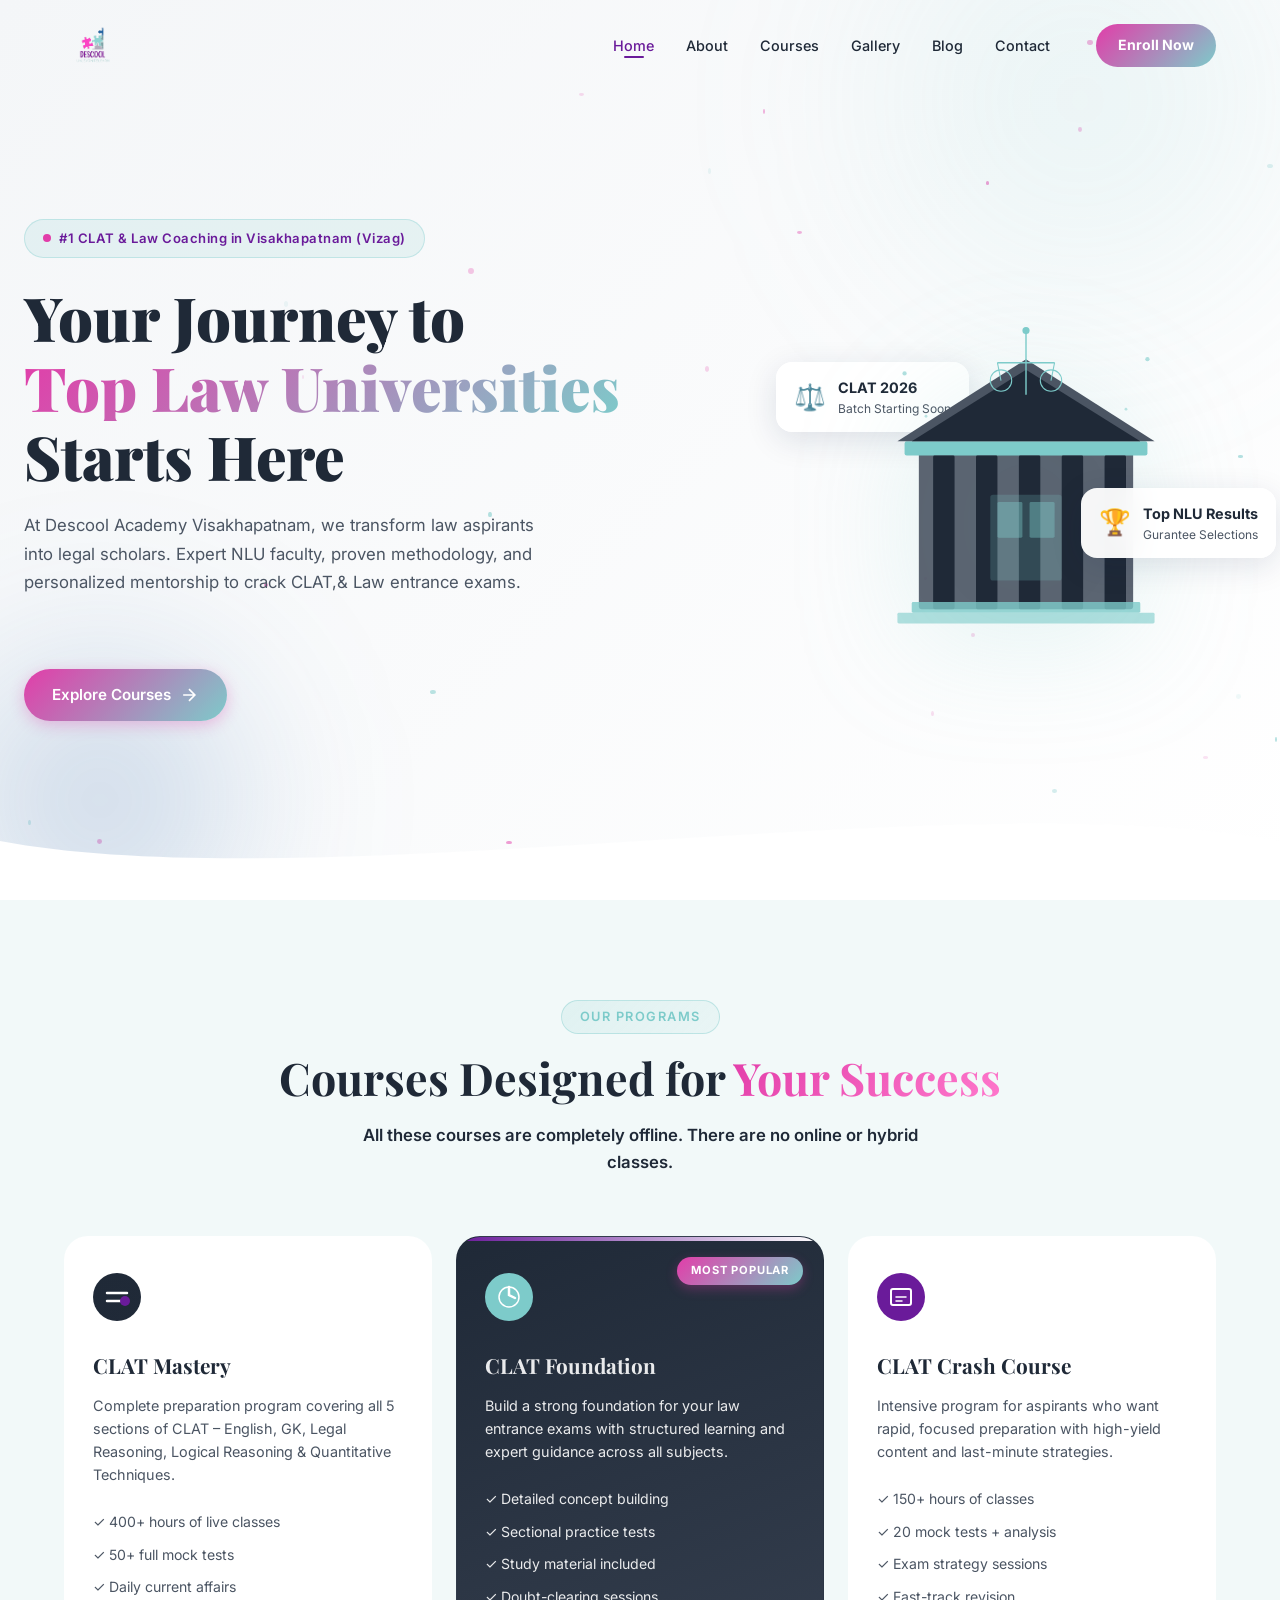
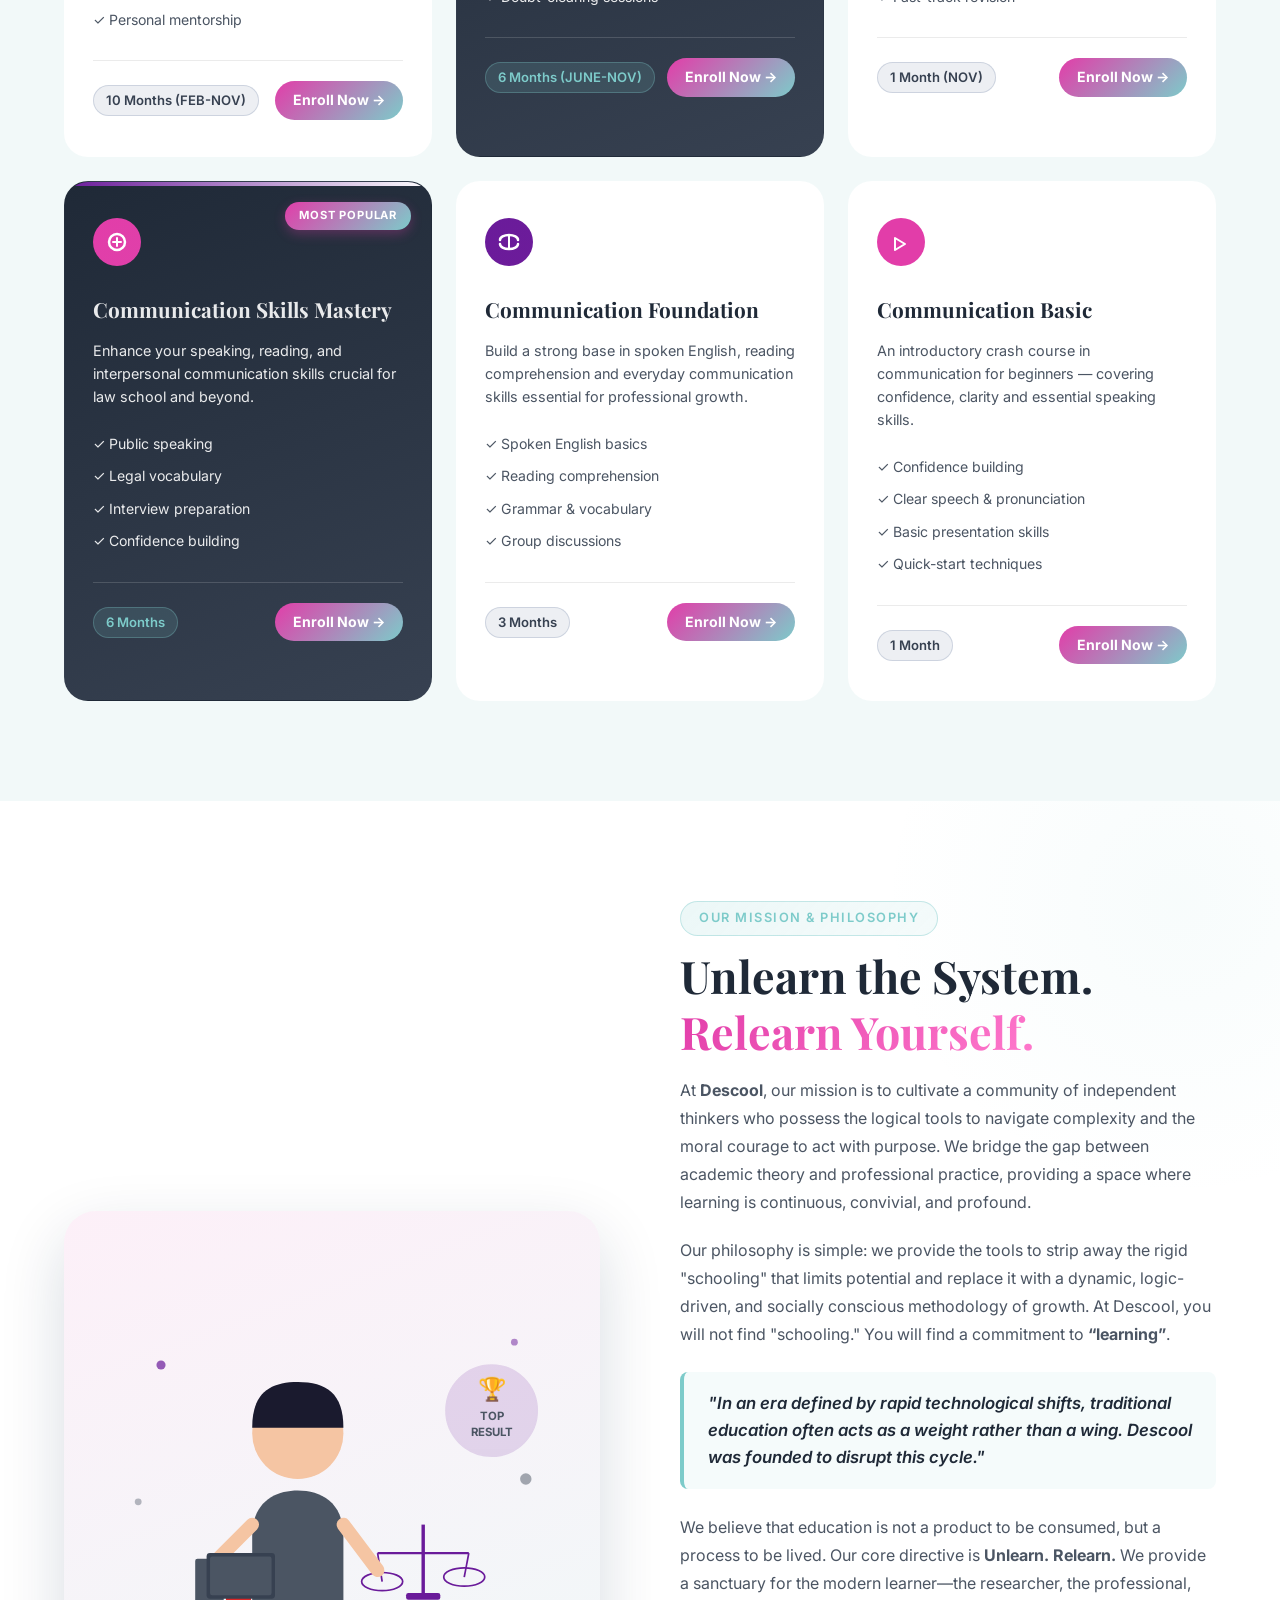
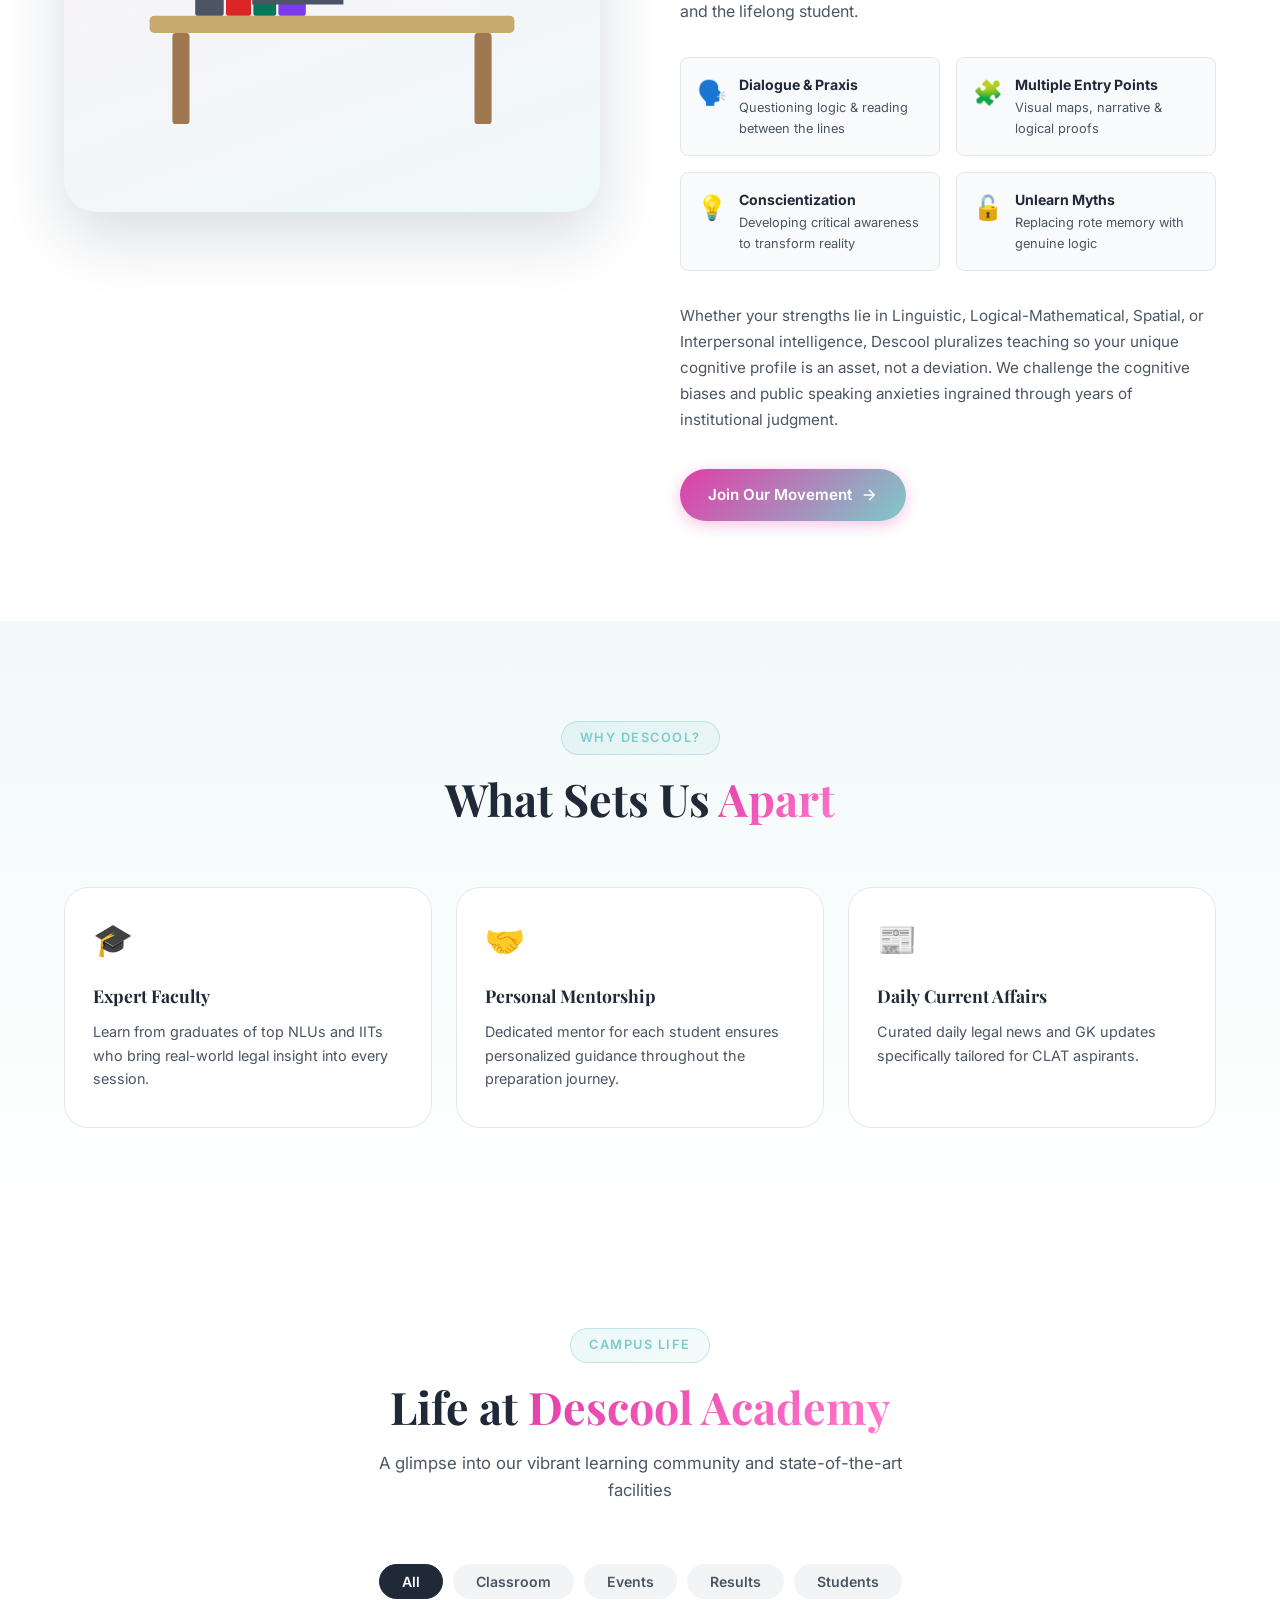
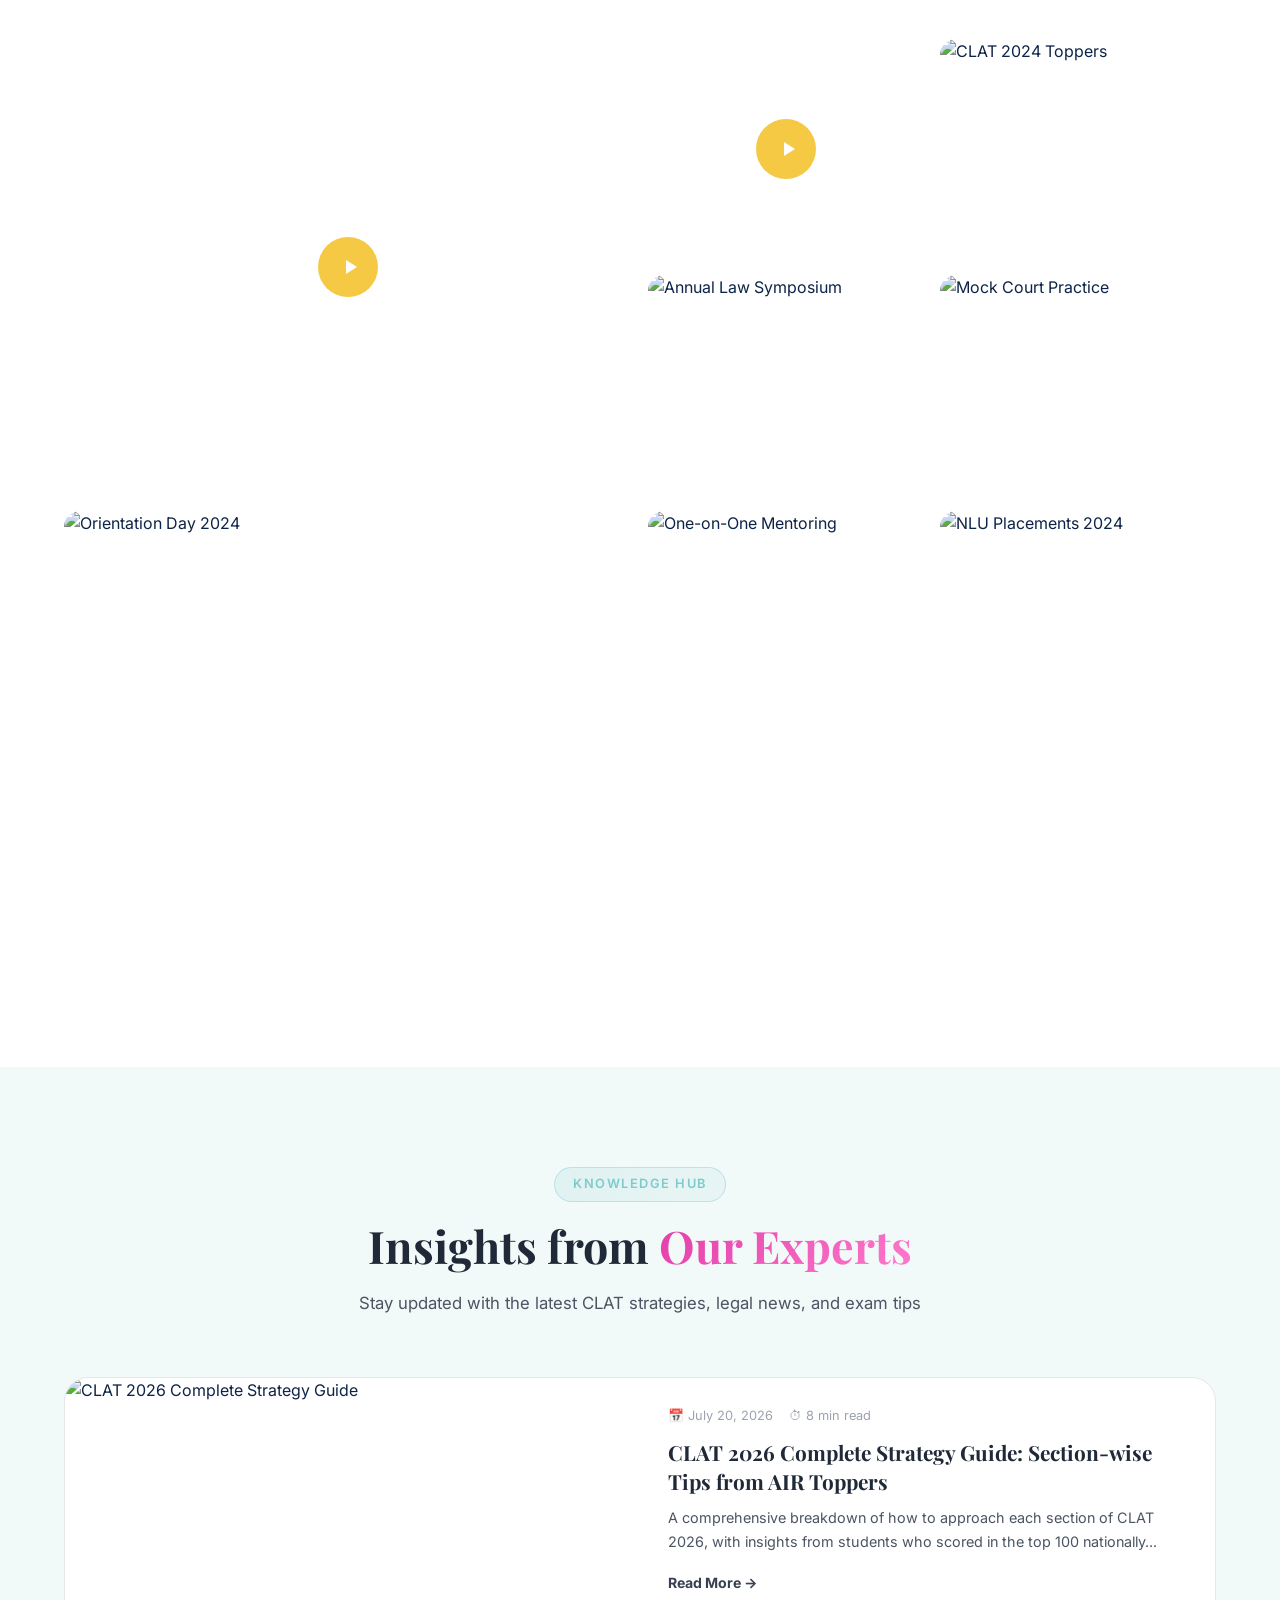
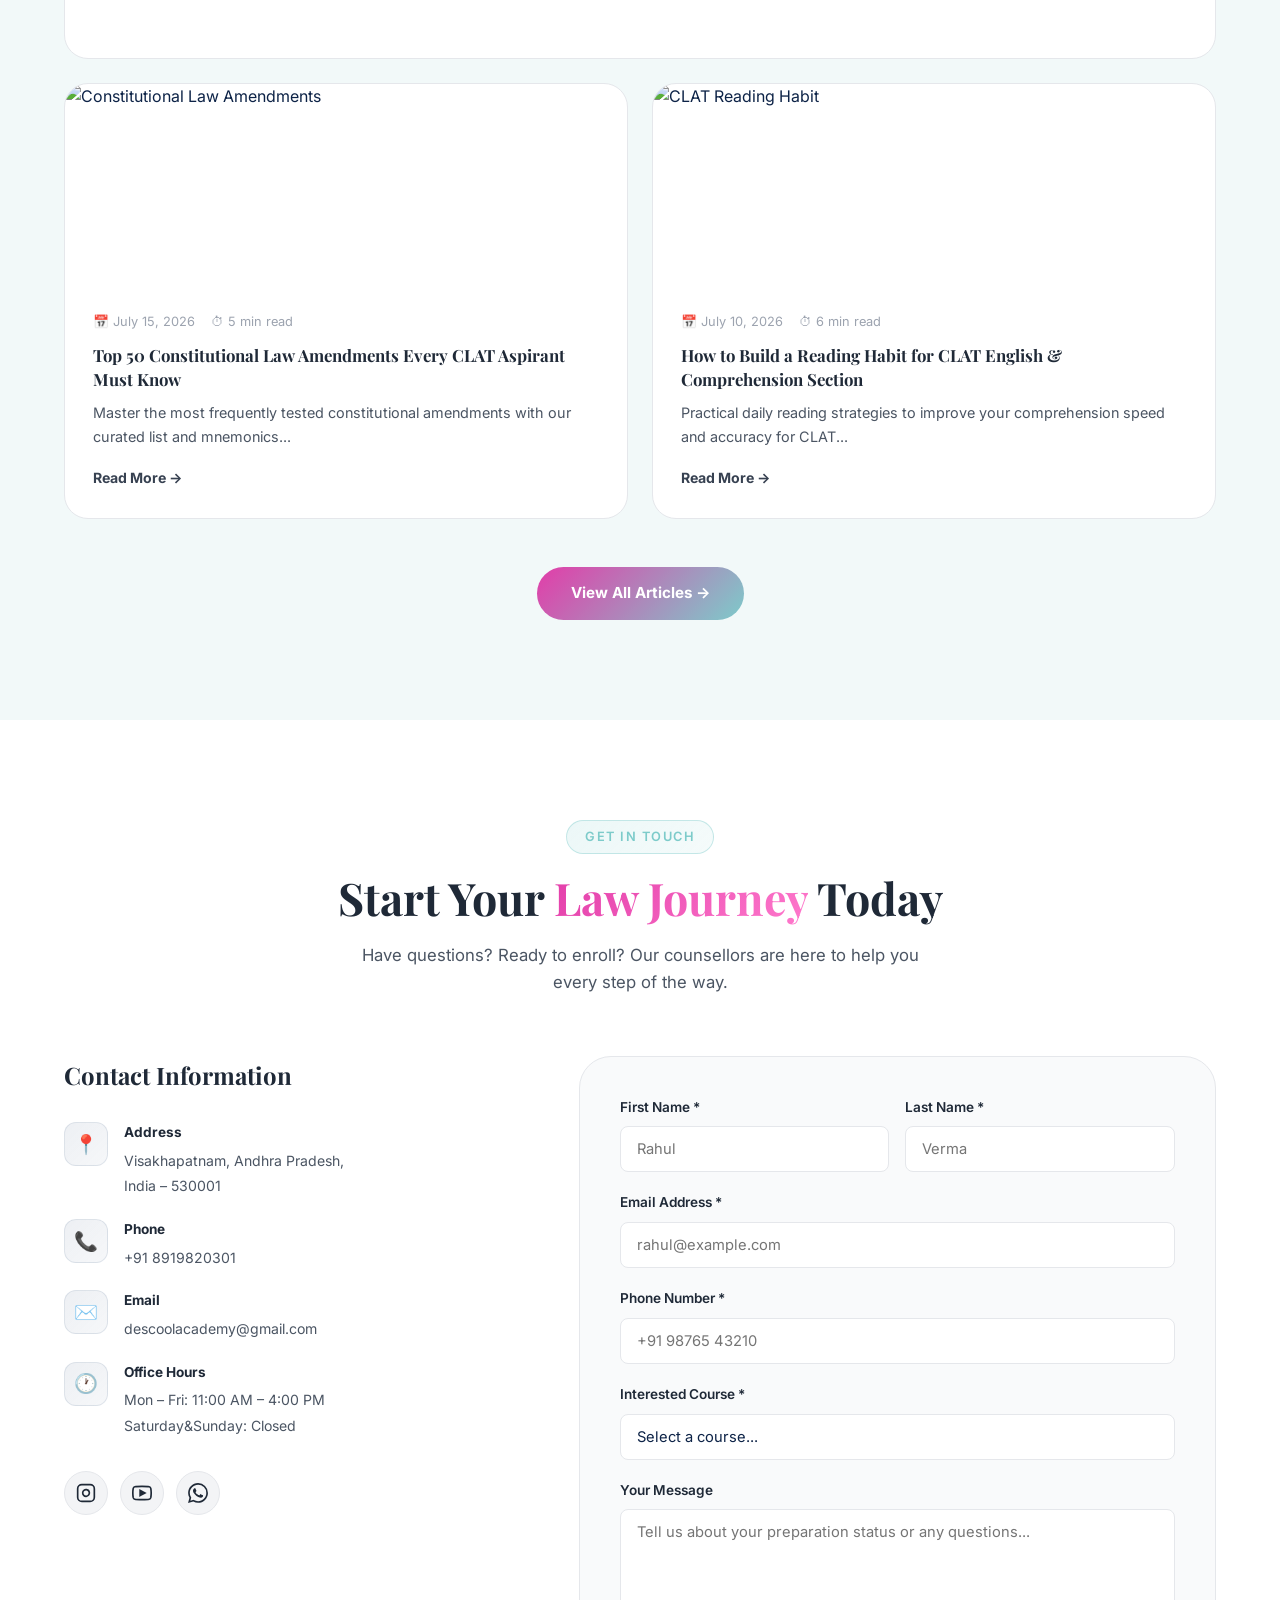
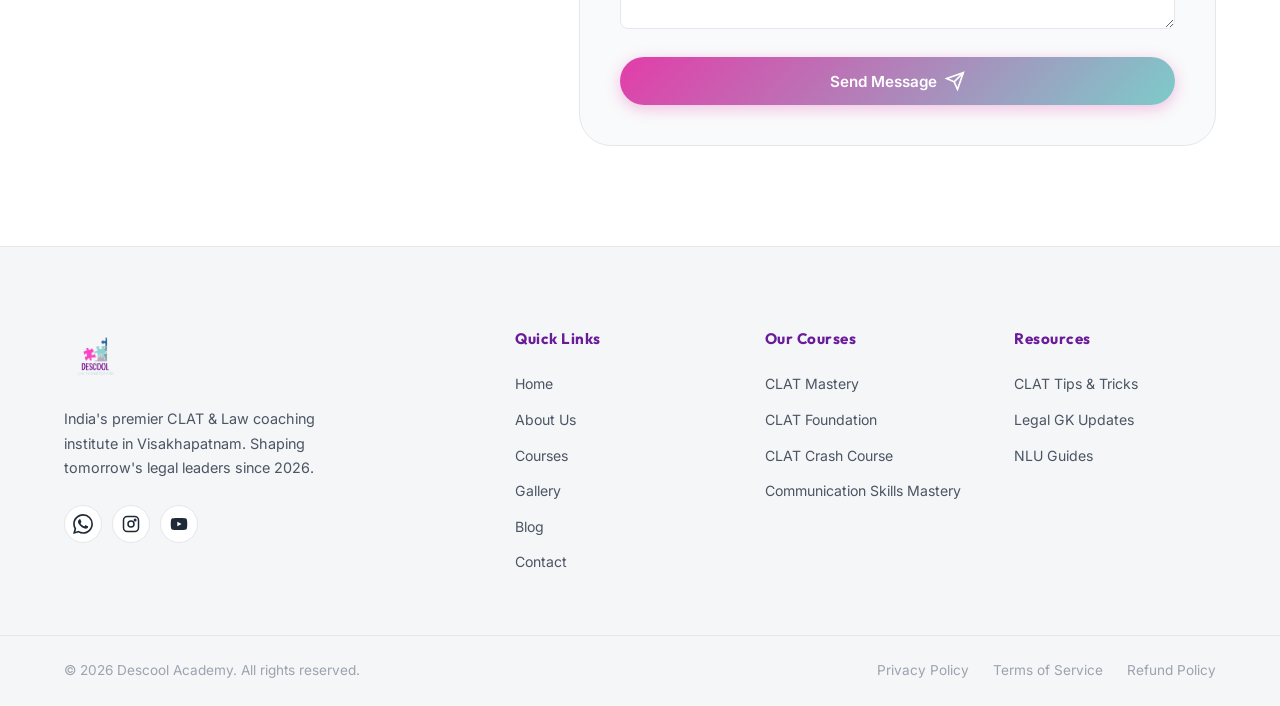
==== commit 955b19d1: "Update index.html" ====
--- a/index.html
+++ b/index.html
@@ -443,30 +443,25 @@
       </div>
       <div class="why-grid">
         <div class="why-card">
-          <div class="why-num">01</div>
+          <div class="why-num"></div>
           <div class="why-icon">🎓</div>
           <h3>Expert Faculty</h3>
           <p>Learn from graduates of top NLUs and IITs who bring real-world legal insight into every session.</p>
         </div>
         
         <div class="why-card">
-          <div class="why-num">02</div>
+          <div class="why-num"></div>
           <div class="why-icon">🤝</div>
           <h3>Personal Mentorship</h3>
           <p>Dedicated mentor for each student ensures personalized guidance throughout the preparation journey.</p>
         </div>
         <div class="why-card">
-          <div class="why-num">03</div>
+          <div class="why-num"></div>
           <div class="why-icon">📰</div>
           <h3>Daily Current Affairs</h3>
           <p>Curated daily legal news and GK updates specifically tailored for CLAT aspirants.</p>
         </div>
-        <div class="why-card">
-          <div class="why-num">04</div>
-          <div class="why-icon">🏆</div>
-          <h3>Proven Results</h3>
-          <p>Consistent track record of students placed in top National Law Universities across India.</p>
-        </div>
+        
       </div>
     </div>
   </section>
--- a/style.css
+++ b/style.css
@@ -5,13 +5,13 @@
 
 /* ---- CSS Variables ---- */
 :root {
-  --navy: #0d2347;
-  --navy-mid: #1a3a6b;
-  --navy-light: #2563a8;
-  --gold: #F4C430;
-  --gold-dark: #c9a227;
-  --gold-light: #fde68a;
-  --cream: #f8f6f0;
+  --navy: #1f2937;
+  --navy-mid: #374151;
+  --navy-light: #4b5563;
+  --gold: #6a1b9a;
+  --gold-dark: #7dcbca;
+  --gold-light: #e23da9;
+  --cream: #f2f9f9;
   --white: #ffffff;
   --gray-50: #f9fafb;
   --gray-100: #f3f4f6;
@@ -26,7 +26,7 @@
   --shadow-sm: 0 2px 8px rgba(13,35,71,0.08);
   --shadow-md: 0 8px 32px rgba(13,35,71,0.12);
   --shadow-lg: 0 24px 64px rgba(13,35,71,0.16);
-  --shadow-gold: 0 8px 32px rgba(244,196,48,0.3);
+  --shadow-gold: 0 8px 32px rgba(125,203,202,0.3);
   --radius-sm: 8px;
   --radius-md: 16px;
   --radius-lg: 24px;
@@ -73,9 +73,9 @@
 
 .section-tag {
   display: inline-block;
-  background: linear-gradient(135deg, rgba(244,196,48,0.15), rgba(244,196,48,0.08));
+  background: linear-gradient(135deg, rgba(125,203,202,0.15), rgba(125,203,202,0.08));
   color: var(--gold-dark);
-  border: 1px solid rgba(244,196,48,0.4);
+  border: 1px solid rgba(125,203,202,0.4);
   padding: 6px 18px;
   border-radius: 50px;
   font-size: 0.8rem;
@@ -95,7 +95,7 @@
 }
 
 .section-title .highlight {
-  background: linear-gradient(135deg, var(--navy-mid), var(--gold-dark));
+  background: linear-gradient(135deg, var(--gold-light), #ff79cc);
   -webkit-background-clip: text;
   -webkit-text-fill-color: transparent;
   background-clip: text;
@@ -122,14 +122,15 @@
 }
 
 .btn-primary {
-  background: linear-gradient(135deg, var(--gold), var(--gold-dark));
-  color: var(--navy);
-  box-shadow: var(--shadow-gold);
+  background: linear-gradient(135deg, var(--gold-light), var(--gold-dark));
+  color: var(--white);
+  box-shadow: 0 4px 15px rgba(226,61,169,0.3);
+  border: none;
 }
 
 .btn-primary:hover {
   transform: translateY(-2px);
-  box-shadow: 0 12px 40px rgba(244,196,48,0.45);
+  box-shadow: 0 12px 40px rgba(125,203,202,0.45);
 }
 
 .btn-outline {
@@ -146,12 +147,12 @@
 }
 
 .btn-outline-dark {
-  background: transparent;
-  color: var(--navy);
-  border: 2px solid var(--navy);
-  padding: 12px 32px;
+  background: linear-gradient(135deg, var(--gold-light), var(--gold-dark));
+  color: var(--white) !important;
+  border: none;
+  padding: 14px 34px;
   border-radius: 50px;
-  font-weight: 600;
+  font-weight: 700;
   font-size: 0.95rem;
   display: inline-flex;
   align-items: center;
@@ -181,10 +182,10 @@
 }
 
 .navbar.scrolled {
-  background: rgba(13, 35, 71, 0.97);
+  background: rgba(255, 255, 255, 0.98);
   backdrop-filter: blur(20px);
   padding: 12px 0;
-  box-shadow: 0 4px 24px rgba(13,35,71,0.25);
+  box-shadow: 0 4px 24px rgba(0,0,0,0.06);
 }
 
 .nav-container {
@@ -214,7 +215,7 @@
   font-family: var(--font-display);
   font-size: 1.3rem;
   font-weight: 700;
-  color: var(--white);
+  color: var(--gold);
 }
 
 .logo-sub {
@@ -234,7 +235,7 @@
 }
 
 .nav-link {
-  color: rgba(255,255,255,0.85);
+  color: var(--navy);
   font-size: 0.9rem;
   font-weight: 500;
   padding: 8px 14px;
@@ -265,8 +266,8 @@
 }
 
 .nav-cta {
-  background: linear-gradient(135deg, var(--gold), var(--gold-dark));
-  color: var(--navy);
+  background: linear-gradient(135deg, var(--gold-light), var(--gold-dark));
+  color: var(--white);
   padding: 10px 22px;
   border-radius: 50px;
   font-weight: 700;
@@ -293,7 +294,7 @@
   display: block;
   width: 24px;
   height: 2.5px;
-  background: var(--white);
+  background: var(--navy);
   border-radius: 4px;
   transition: var(--transition);
 }
@@ -303,7 +304,8 @@
    ============================================= */
 .hero {
   min-height: 100vh;
-  background: linear-gradient(135deg, var(--navy) 0%, #152d5c 40%, #1e4080 70%, #0d2347 100%);
+  background: linear-gradient(135deg, #f4f6f8 0%, #ffffff 100%);
+  color: var(--navy);
   position: relative;
   display: flex;
   align-items: center;
@@ -326,7 +328,7 @@
 .hero-glow-1 {
   width: 600px;
   height: 600px;
-  background: radial-gradient(circle, rgba(244,196,48,0.15) 0%, transparent 70%);
+  background: radial-gradient(circle, rgba(125,203,202,0.15) 0%, transparent 70%);
   top: -200px;
   right: -100px;
   animation: pulse-glow 6s ease-in-out infinite;
@@ -370,8 +372,8 @@
   display: inline-flex;
   align-items: center;
   gap: 8px;
-  background: rgba(244,196,48,0.15);
-  border: 1px solid rgba(244,196,48,0.35);
+  background: rgba(125,203,202,0.15);
+  border: 1px solid rgba(125,203,202,0.35);
   color: var(--gold);
   padding: 8px 18px;
   border-radius: 50px;
@@ -385,7 +387,7 @@
 .badge-dot {
   width: 8px;
   height: 8px;
-  background: var(--gold);
+  background: var(--gold-light);
   border-radius: 50%;
   animation: blink 2s ease-in-out infinite;
 }
@@ -406,19 +408,19 @@
 
 .title-line {
   display: block;
-  color: rgba(255,255,255,0.9);
+  color: var(--navy);
 }
 
 .title-gradient {
   display: block;
-  background: linear-gradient(135deg, var(--gold) 0%, #fff 60%, var(--gold-light) 100%);
+  background: linear-gradient(135deg, var(--gold-light) 0%, var(--gold-dark) 100%);
   -webkit-background-clip: text;
   -webkit-text-fill-color: transparent;
   background-clip: text;
 }
 
 .hero-subtitle {
-  color: rgba(255,255,255,0.75);
+  color: var(--text-secondary);
   font-size: 1.05rem;
   line-height: 1.7;
   margin-bottom: 36px;
@@ -493,7 +495,7 @@
 .hero-illustration svg {
   width: 100%;
   max-width: 380px;
-  filter: drop-shadow(0 20px 60px rgba(244,196,48,0.2));
+  filter: drop-shadow(0 20px 60px rgba(125,203,202,0.2));
   animation: float 6s ease-in-out infinite;
 }
 
@@ -583,7 +585,7 @@
 
 .courses-grid {
   display: grid;
-  grid-template-columns: repeat(auto-fit, minmax(260px, 1fr));
+  grid-template-columns: repeat(3, 1fr);
   gap: 24px;
 }
 
@@ -636,23 +638,24 @@
 .course-card.featured .course-features li { color: rgba(255,255,255,0.9); }
 
 .course-card.featured .duration {
-  color: var(--gold);
-  background: rgba(244,196,48,0.15);
-  border-color: rgba(244,196,48,0.3);
+  color: var(--gold-dark);
+  background: rgba(125,203,202,0.15);
+  border-color: rgba(125,203,202,0.3);
 }
 
 .course-badge {
   position: absolute;
   top: 20px;
   right: 20px;
-  background: var(--gold);
-  color: var(--navy);
+  background: linear-gradient(135deg, var(--gold-light), var(--gold-dark));
+  color: #ffffff;
   font-size: 0.7rem;
   font-weight: 700;
-  padding: 4px 12px;
+  padding: 5px 14px;
   border-radius: 50px;
   text-transform: uppercase;
-  letter-spacing: 0.5px;
+  letter-spacing: 0.8px;
+  box-shadow: 0 4px 12px rgba(226,61,169,0.3);
 }
 
 .course-icon {
@@ -709,15 +712,21 @@
 }
 
 .btn-enroll {
+  display: inline-flex;
+  align-items: center;
+  padding: 8px 18px;
+  border-radius: 50px;
+  background: linear-gradient(135deg, var(--gold-light), var(--gold-dark));
+  color: var(--white) !important;
   font-weight: 700;
   font-size: 0.88rem;
-  color: var(--gold-dark);
-  transition: var(--transition);
+  transition: var(--transition);
+  text-decoration: none;
 }
 
 .btn-enroll:hover { gap: 12px; }
 
-.course-card.featured .btn-enroll { color: var(--gold); }
+.course-card.featured .btn-enroll { color: var(--white) !important; }
 
 /* =============================================
    ABOUT SECTION
@@ -735,7 +744,7 @@
   right: -200px;
   width: 600px;
   height: 600px;
-  background: radial-gradient(circle, rgba(244,196,48,0.06) 0%, transparent 70%);
+  background: radial-gradient(circle, rgba(125,203,202,0.06) 0%, transparent 70%);
   border-radius: 50%;
   pointer-events: none;
 }
@@ -756,7 +765,7 @@
 }
 
 .about-img-main {
-  background: linear-gradient(160deg, var(--cream) 0%, #ede8d8 100%);
+  background: linear-gradient(160deg, rgba(226,61,169,0.08) 0%, rgba(125,203,202,0.12) 100%);
   border-radius: var(--radius-xl);
   padding: 40px;
   box-shadow: var(--shadow-lg);
@@ -823,7 +832,7 @@
 
 .pillar:hover {
   background: var(--cream);
-  border-color: rgba(244,196,48,0.4);
+  border-color: rgba(125,203,202,0.4);
   transform: translateY(-2px);
 }
 
@@ -870,7 +879,7 @@
   content: '';
   position: absolute;
   inset: 0;
-  background: linear-gradient(160deg, rgba(26,58,107,0.02) 0%, rgba(244,196,48,0.04) 100%);
+  background: linear-gradient(160deg, rgba(26,58,107,0.02) 0%, rgba(125,203,202,0.04) 100%);
   opacity: 0;
   transition: var(--transition);
 }
@@ -985,7 +994,7 @@
 .play-icon-overlay svg { margin-left: 4px; }
 .gallery-item:hover .play-icon-overlay {
   transform: translate(-50%, -50%) scale(1.1);
-  background: #F4C430;
+  background: #7dcbca;
 }
 
 .gallery-photo {
@@ -1040,7 +1049,7 @@
   opacity: 0.6;
 }
 
-.results-1 { background: linear-gradient(135deg, #F4C430 0%, #c9a227 100%); }
+.results-1 { background: linear-gradient(135deg, #7dcbca 0%, #e23da9 100%); }
 .results-1::before {
   content: '🏆';
   position: absolute;
@@ -1143,8 +1152,8 @@
 }
 
 .testimonials-section .section-tag {
-  background: rgba(244,196,48,0.15);
-  border-color: rgba(244,196,48,0.35);
+  background: rgba(125,203,202,0.15);
+  border-color: rgba(125,203,202,0.35);
   color: var(--gold);
 }
 
@@ -1173,7 +1182,7 @@
 
 .testimonial-card:hover {
   background: rgba(255,255,255,0.1);
-  border-color: rgba(244,196,48,0.3);
+  border-color: rgba(125,203,202,0.3);
   transform: translateY(-4px);
 }
 
@@ -1573,12 +1582,13 @@
    FOOTER
    ============================================= */
 .footer {
-  background: var(--navy);
+  background: #f4f6f8;
+  border-top: 1px solid var(--gray-200);
 }
 
 .footer-top {
   padding: 80px 0 60px;
-  border-bottom: 1px solid rgba(255,255,255,0.1);
+  border-bottom: 1px solid var(--gray-200);
 }
 
 .footer-grid {
@@ -1588,7 +1598,7 @@
 }
 
 .footer-brand p {
-  color: rgba(255,255,255,0.6);
+  color: var(--text-secondary);
   font-size: 0.9rem;
   line-height: 1.7;
   margin: 20px 0 24px;
@@ -1608,9 +1618,9 @@
   width: 38px;
   height: 38px;
   border-radius: 50%;
-  background: rgba(255,255,255,0.08);
-  border: 1px solid rgba(255,255,255,0.12);
-  color: rgba(255,255,255,0.7);
+  background: var(--white);
+  border: 1px solid var(--gray-200);
+  color: var(--navy);
   display: flex;
   align-items: center;
   justify-content: center;
@@ -1628,7 +1638,7 @@
   font-family: var(--font-heading);
   font-size: 0.95rem;
   font-weight: 700;
-  color: var(--white);
+  color: var(--gold);
   margin-bottom: 20px;
   letter-spacing: 0.5px;
 }
@@ -1636,7 +1646,7 @@
 .footer-col ul { display: flex; flex-direction: column; gap: 10px; }
 
 .footer-col ul li a {
-  color: rgba(255,255,255,0.55);
+  color: var(--text-secondary);
   font-size: 0.88rem;
   transition: var(--transition);
   display: inline-flex;
@@ -1645,7 +1655,7 @@
 }
 
 .footer-col ul li a:hover {
-  color: var(--gold);
+  color: var(--gold-dark);
   transform: translateX(4px);
 }
 
@@ -1662,7 +1672,7 @@
 }
 
 .footer-bottom p {
-  color: rgba(255,255,255,0.5);
+  color: var(--text-light);
   font-size: 0.85rem;
 }
 
@@ -1672,7 +1682,7 @@
 }
 
 .footer-links a {
-  color: rgba(255,255,255,0.5);
+  color: var(--text-light);
   font-size: 0.85rem;
   transition: var(--transition);
 }
@@ -1687,7 +1697,7 @@
   width: 48px;
   height: 48px;
   border-radius: 50%;
-  background: linear-gradient(135deg, var(--gold), var(--gold-dark));
+  background: linear-gradient(135deg, var(--gold-light), var(--gold-dark));
   color: var(--navy);
   display: flex;
   align-items: center;
@@ -1707,7 +1717,7 @@
 
 .back-to-top:hover {
   transform: translateY(-4px);
-  box-shadow: 0 16px 40px rgba(244,196,48,0.4);
+  box-shadow: 0 16px 40px rgba(125,203,202,0.4);
 }
 
 /* =============================================
@@ -1848,3 +1858,17 @@
   .gallery-item.large { grid-column: span 1; }
   .contact-form { padding: 24px; }
 }
+
+
+
+
+
+
+
+
+
+
+
+
+
+
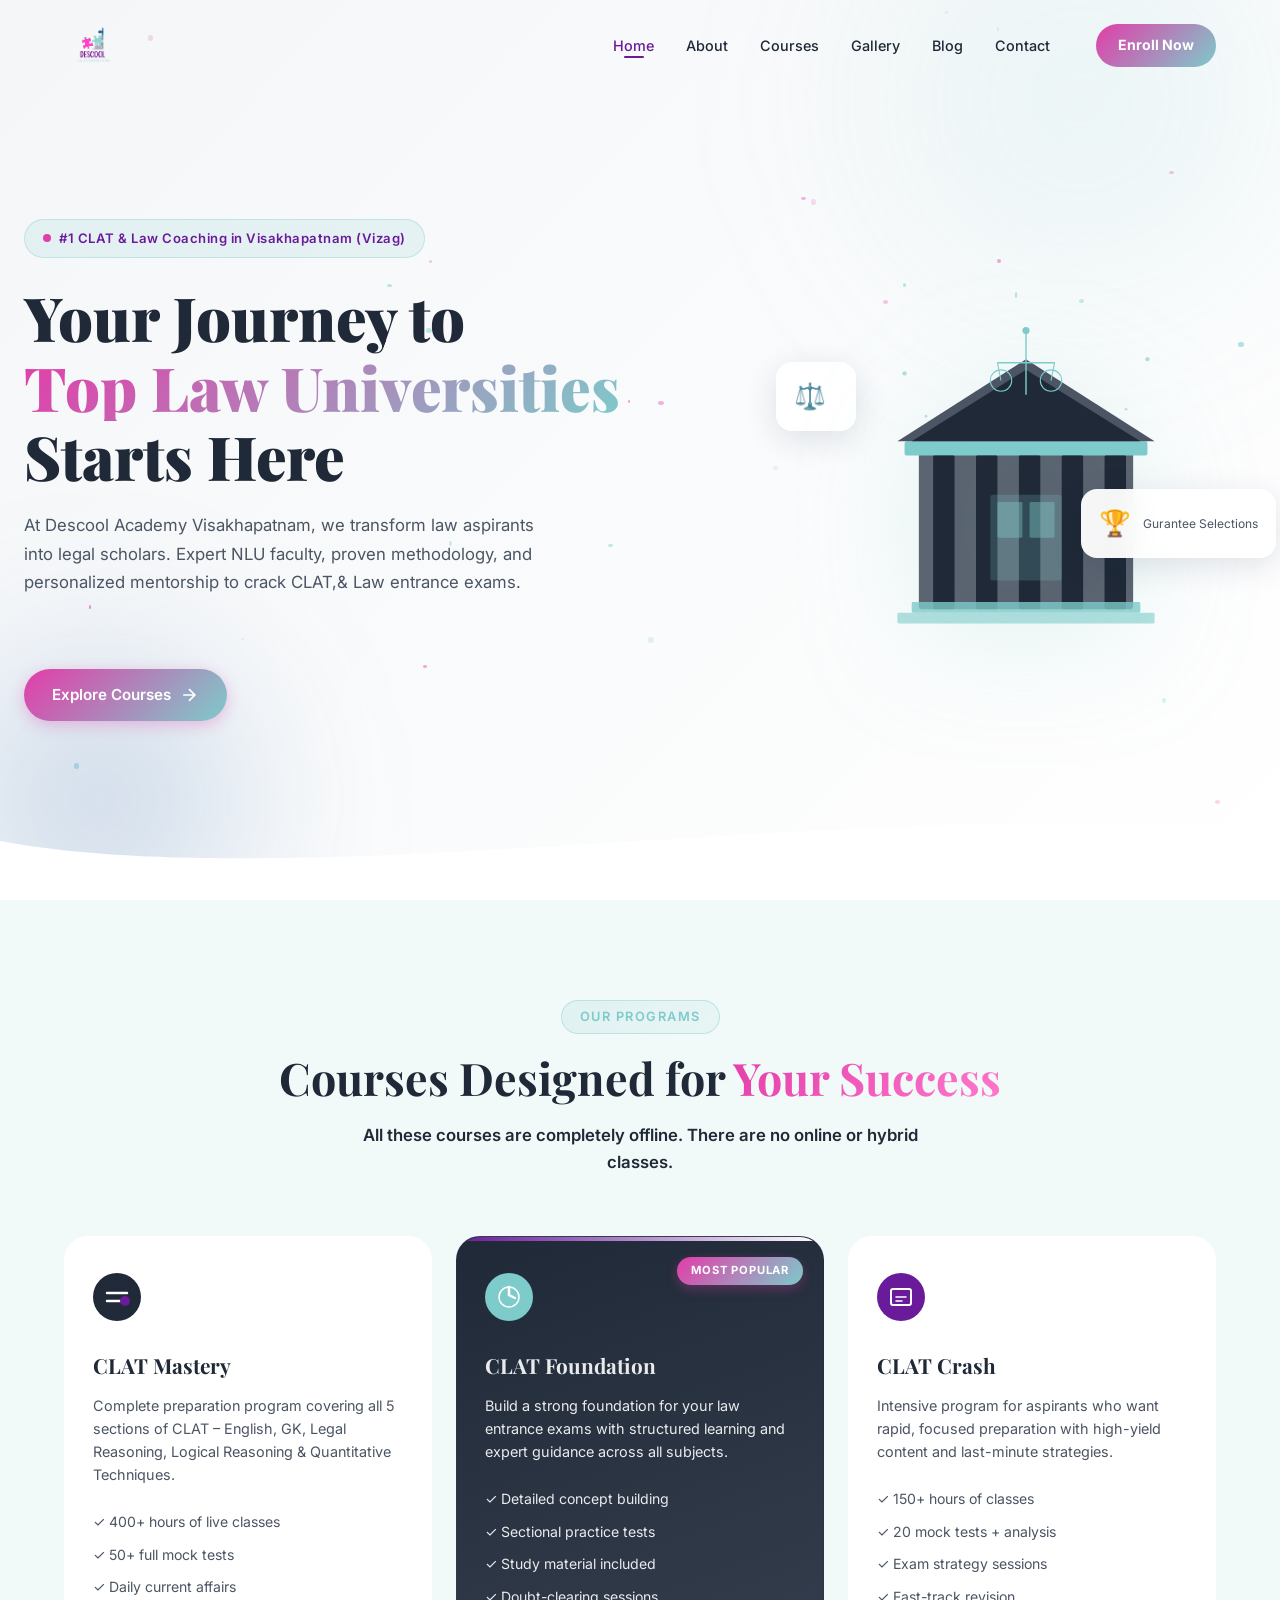
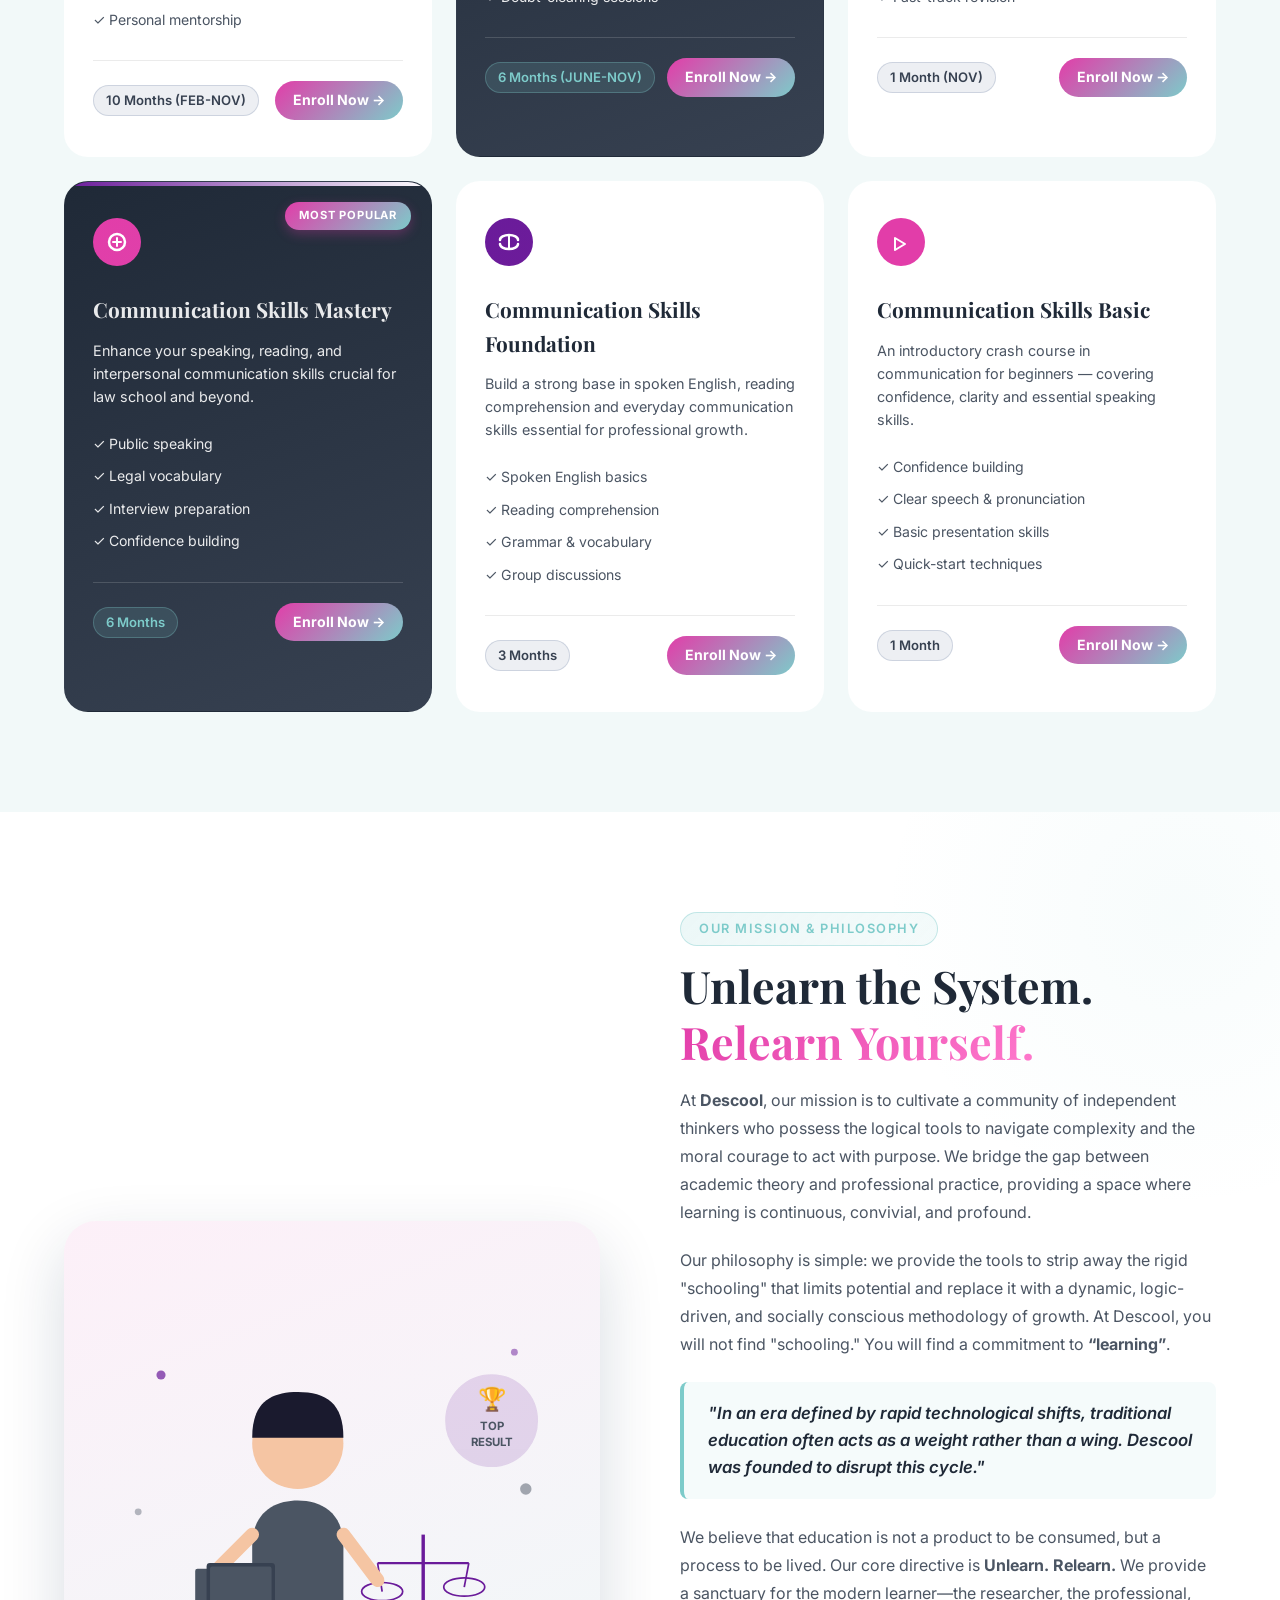
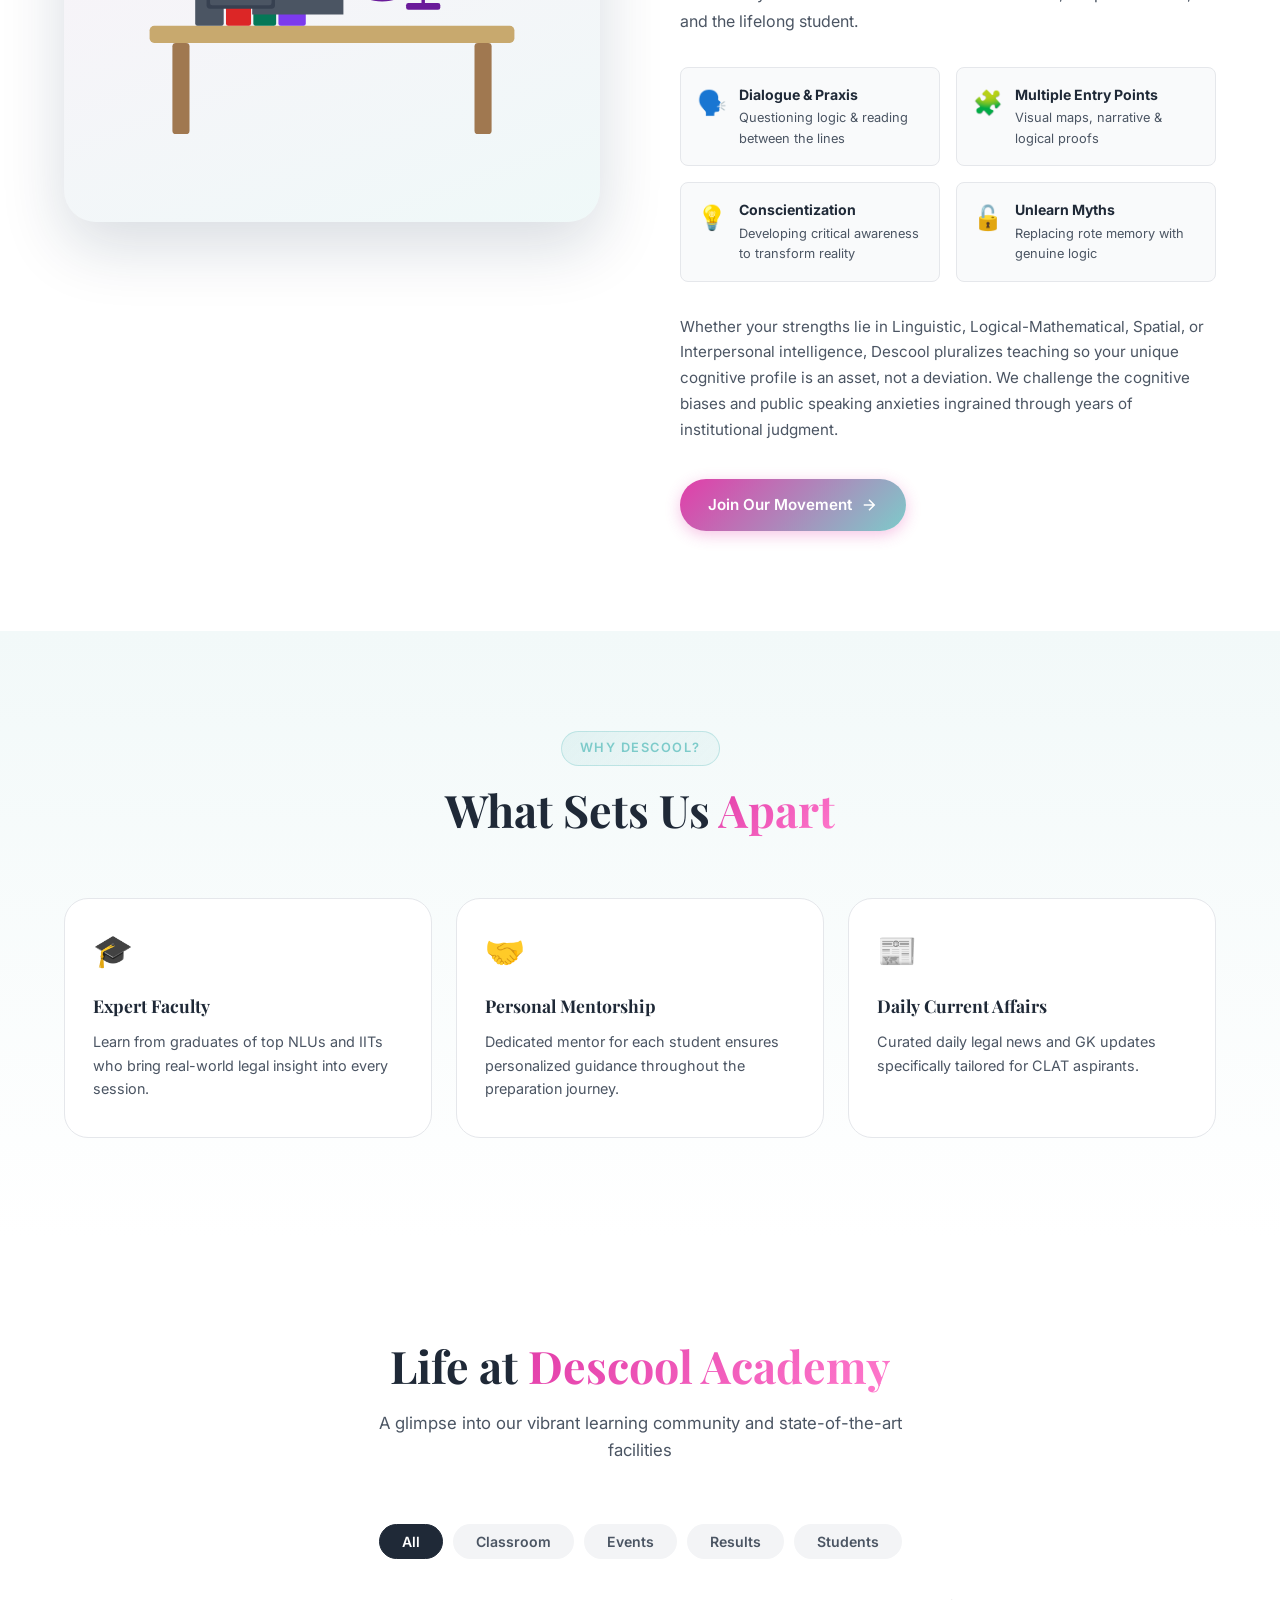
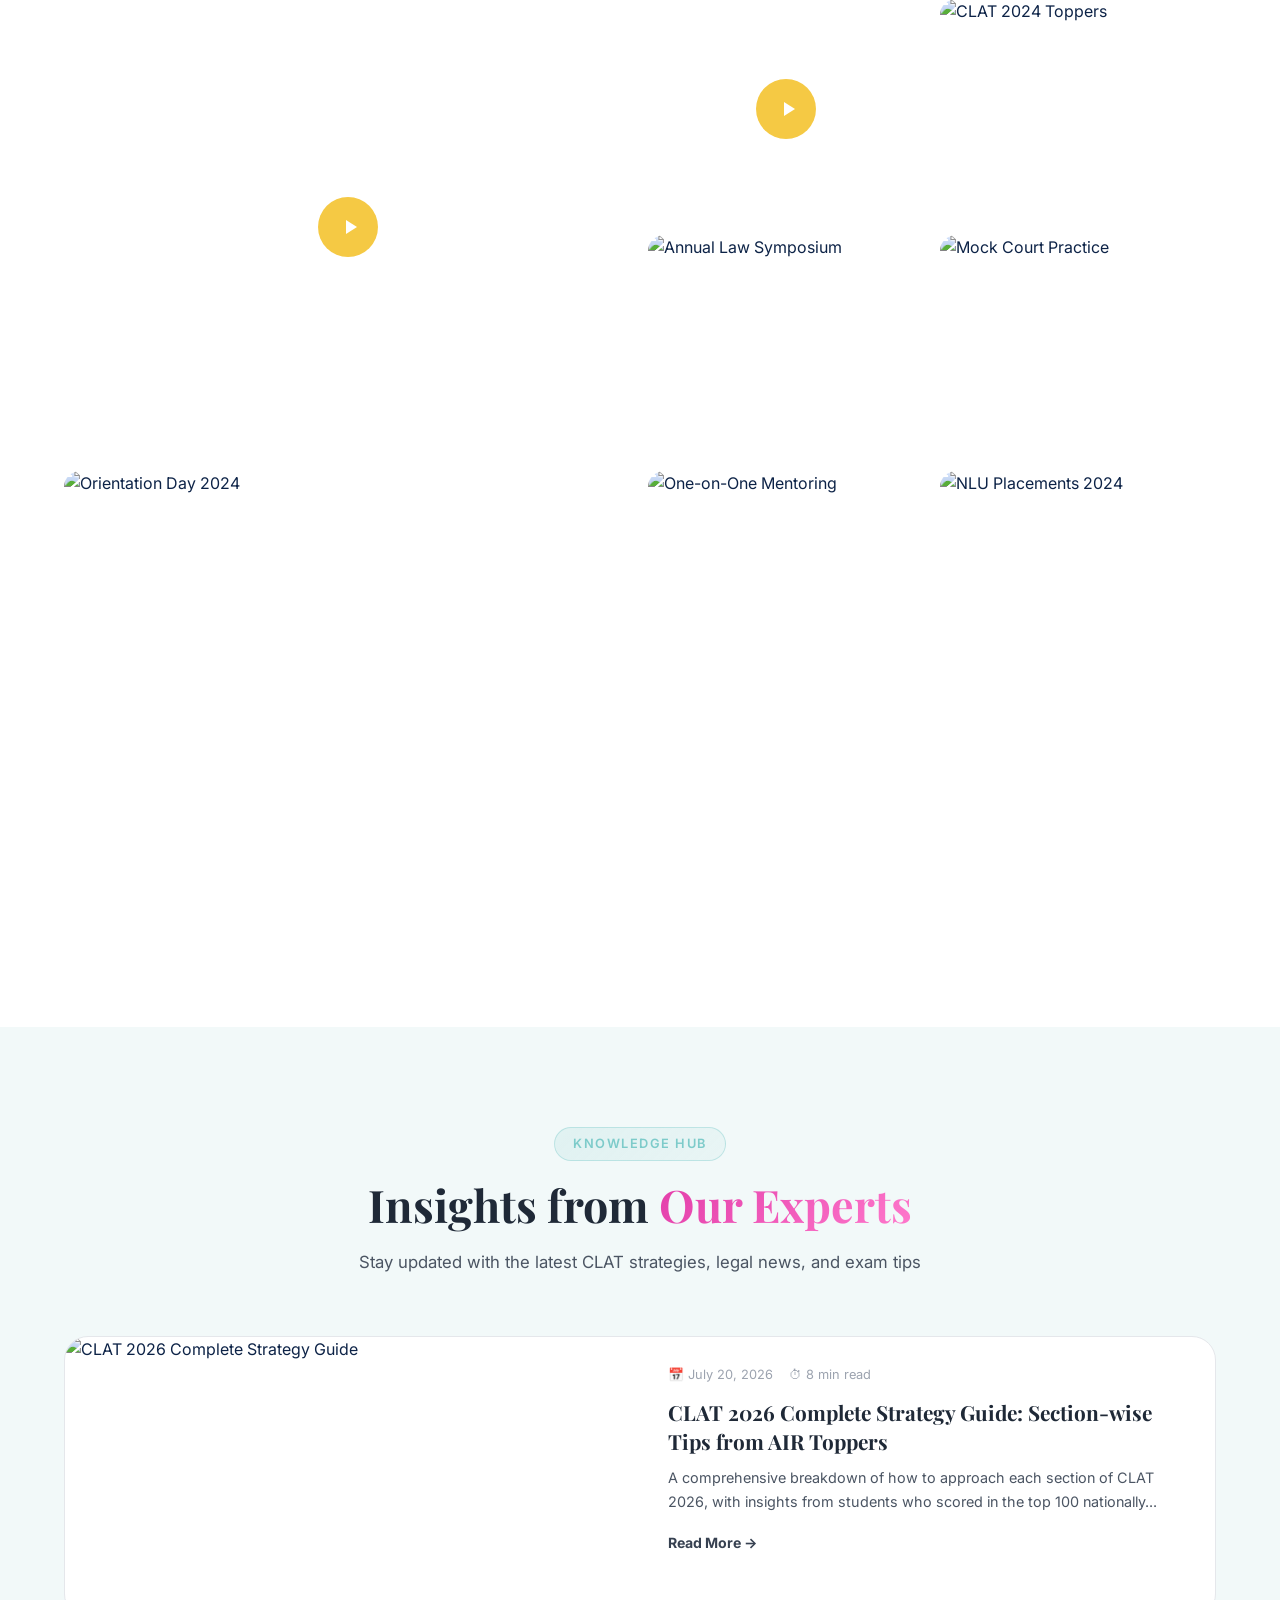
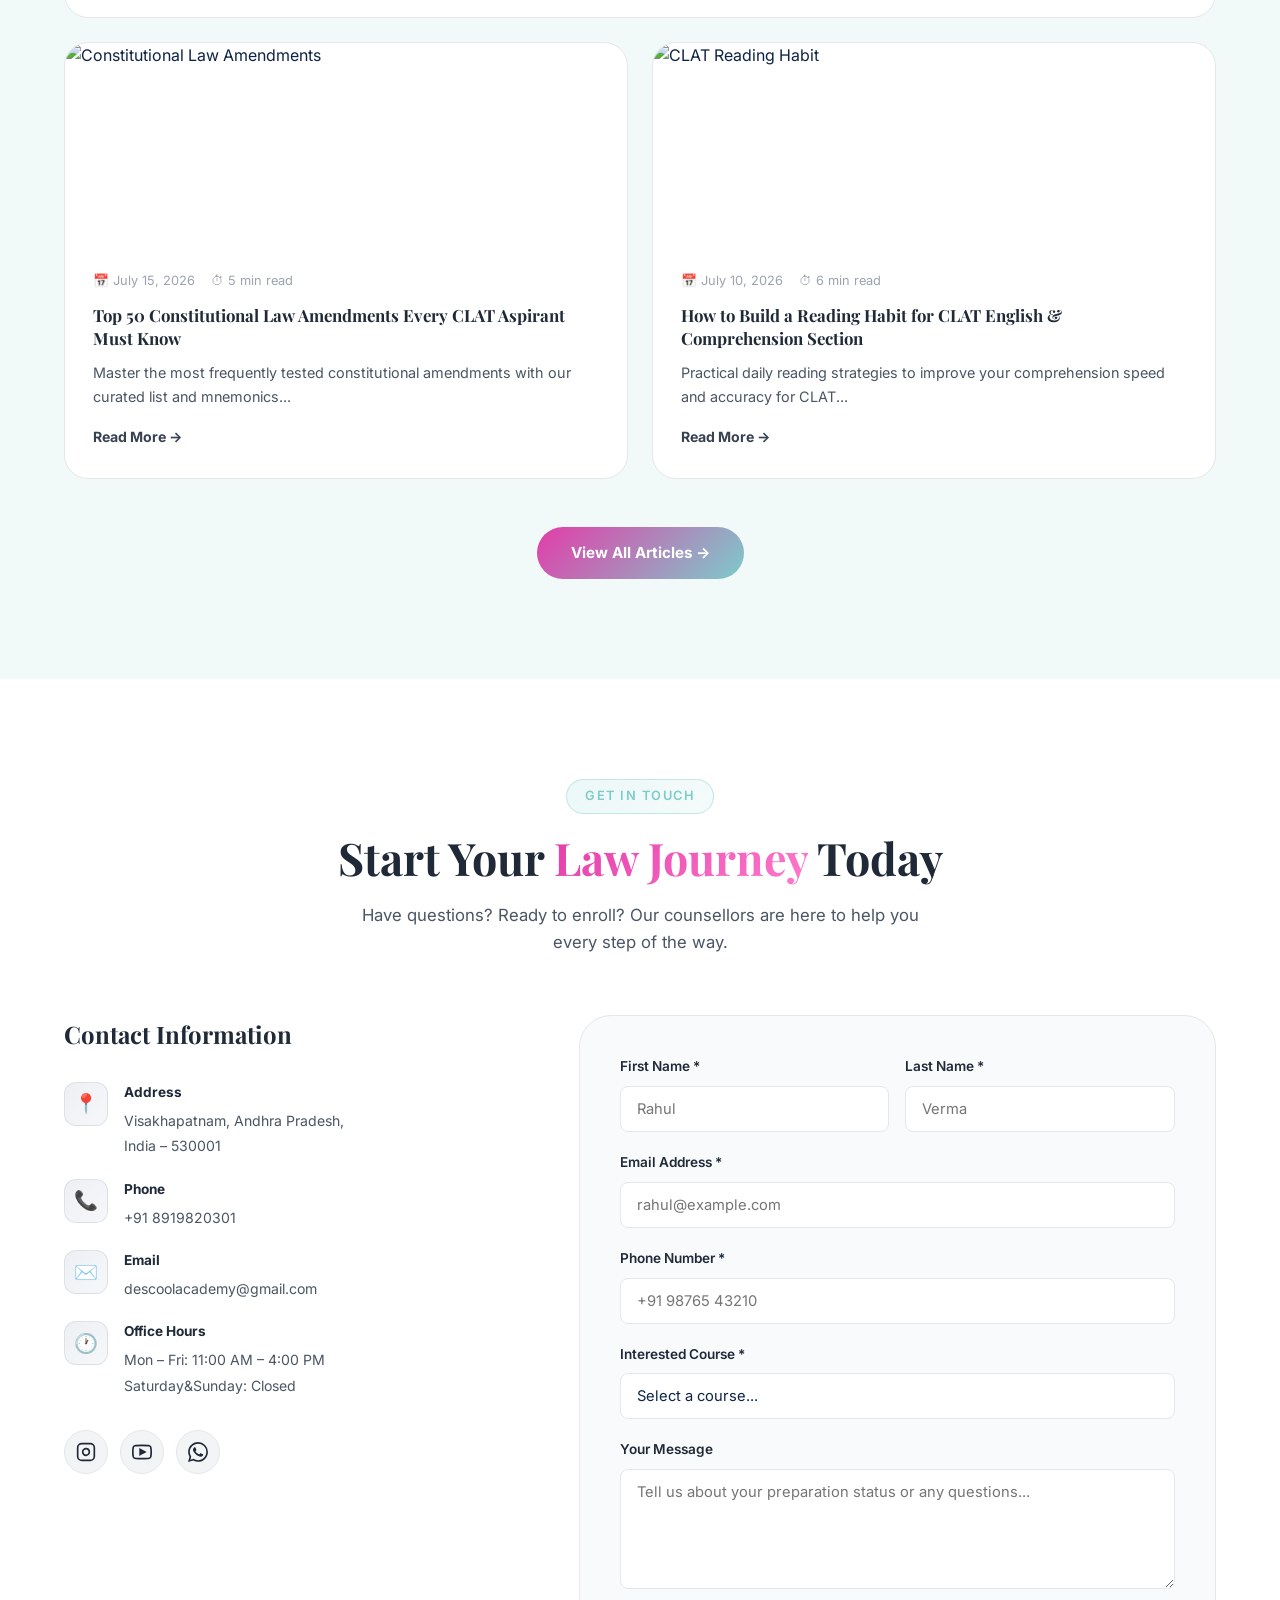
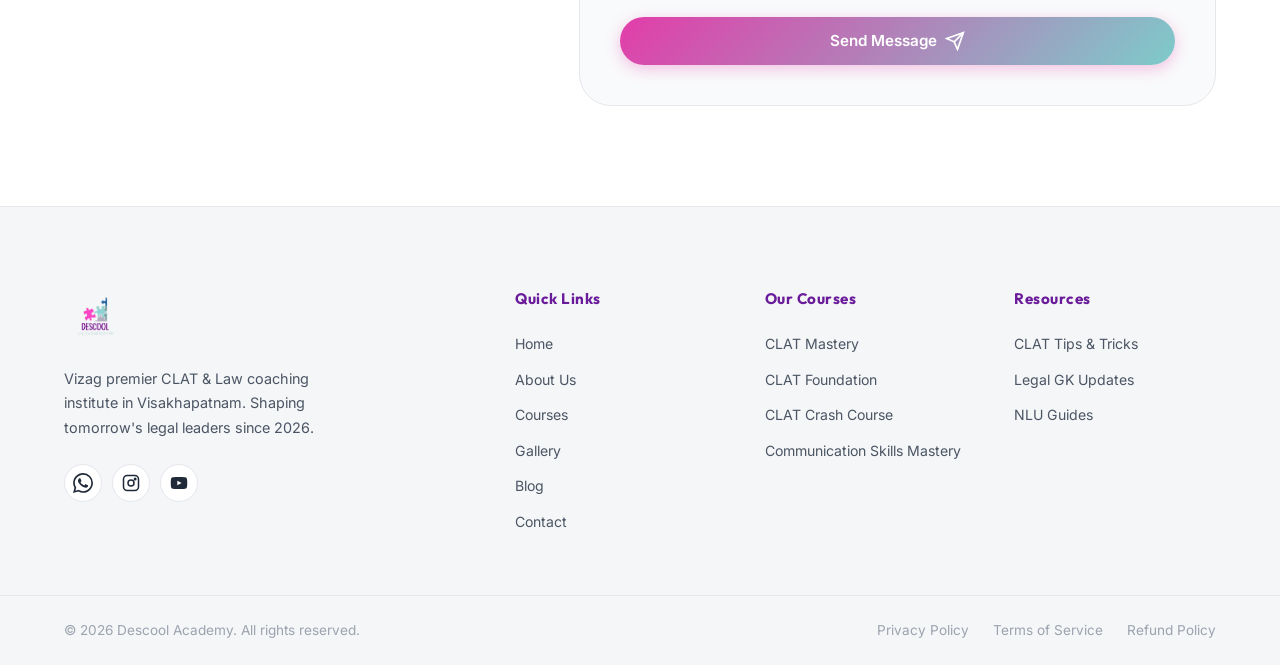
==== commit cf47fcfb: "Update index.html" ====
--- a/index.html
+++ b/index.html
@@ -114,8 +114,8 @@
       <div class="visual-card card-float-1">
         <div class="vc-icon">⚖️</div>
         <div class="vc-content">
-          <span class="vc-title">CLAT 2026</span>
-          <span class="vc-sub">Batch Starting Soon</span>
+          <span class="vc-title"></span>
+          <span class="vc-sub"></span>
         </div>
       </div>
       <div class="hero-illustration">
@@ -157,7 +157,7 @@
       <div class="visual-card card-float-2">
         <div class="vc-icon">🏆</div>
         <div class="vc-content">
-          <span class="vc-title">Top NLU Results</span>
+          <span class="vc-title"></span>
           <span class="vc-sub">Gurantee Selections </span>
         </div>
       </div>
@@ -231,7 +231,7 @@
               <defs><linearGradient id="c3" x1="0" y1="0" x2="48" y2="48"><stop stop-color="var(--gold)"/><stop offset="1" stop-color="var(--gold)"/></linearGradient></defs>
             </svg>
           </div>
-          <h3>CLAT Crash Course</h3>
+          <h3>CLAT Crash </h3>
           <p>Intensive program for aspirants who want rapid, focused preparation with high-yield content and last-minute strategies.</p>
           <ul class="course-features">
             <li>✓ 150+ hours of classes</li>
@@ -279,7 +279,7 @@
               <defs><linearGradient id="c6" x1="0" y1="0" x2="48" y2="48"><stop stop-color="var(--gold)"/><stop offset="1" stop-color="var(--gold-light)"/></linearGradient></defs>
             </svg>
           </div>
-          <h3>Communication Foundation</h3>
+          <h3>Communication Skills Foundation</h3>
           <p>Build a strong base in spoken English, reading comprehension and everyday communication skills essential for professional growth.</p>
           <ul class="course-features">
             <li>✓ Spoken English basics</li>
@@ -301,7 +301,7 @@
               <defs><linearGradient id="c4" x1="0" y1="0" x2="48" y2="48"><stop stop-color="var(--gold-light)"/><stop offset="1" stop-color="var(--gold-light)"/></linearGradient></defs>
             </svg>
           </div>
-          <h3>Communication Basic</h3>
+          <h3>Communication Skills Basic</h3>
           <p>An introductory crash course in communication for beginners — covering confidence, clarity and essential speaking skills.</p>
           <ul class="course-features">
             <li>✓ Confidence building</li>
@@ -470,7 +470,7 @@
   <section class="gallery-section" id="gallery">
     <div class="container">
       <div class="section-header">
-        <span class="section-tag">Campus Life</span>
+        
         <h2 class="section-title">Life at <span class="highlight">Descool Academy</span></h2>
         <p class="section-desc">A glimpse into our vibrant learning community and state-of-the-art facilities</p>
       </div>
@@ -714,7 +714,7 @@
           <a href="#home" class="nav-logo footer-logo">
             <img src="Images/logo-removebg-preview.png" alt="Descool Logo" style="height: 60px;" />
           </a>
-          <p>India's premier CLAT & Law coaching institute in Visakhapatnam. Shaping tomorrow's legal leaders since 2026.</p>
+          <p>Vizag premier CLAT & Law coaching institute in Visakhapatnam. Shaping tomorrow's legal leaders since 2026.</p>
           <div class="footer-social">
             <a href="https://wa.me/message/3HBM4U73WHXDD1" class="social-btn" aria-label="WhatsApp">
               <svg width="20" height="20" viewBox="0 0 24 24" fill="currentColor"><path d="M17.472 14.382c-.297-.149-1.758-.867-2.03-.967-.273-.099-.471-.148-.67.15-.197.297-.767.966-.94 1.164-.173.199-.347.223-.644.075-.297-.15-1.255-.463-2.39-1.475-.883-.788-1.48-1.761-1.653-2.059-.173-.297-.018-.458.13-.606.134-.133.298-.347.446-.52.149-.174.198-.298.298-.497.099-.198.05-.371-.025-.52-.075-.149-.669-1.612-.916-2.207-.242-.579-.487-.5-.669-.51-.173-.008-.371-.01-.57-.01-.198 0-.52.074-.792.372-.272.297-1.04 1.016-1.04 2.479 0 1.462 1.065 2.875 1.213 3.074.149.198 2.096 3.2 5.077 4.487.709.306 1.262.489 1.694.625.712.227 1.36.195 1.871.118.571-.085 1.758-.719 2.006-1.413.248-.694.248-1.289.173-1.413-.074-.124-.272-.198-.57-.347m-5.421 7.403h-.004a9.87 9.87 0 01-5.031-1.378l-.361-.214-3.741.982.998-3.648-.235-.374a9.86 9.86 0 01-1.51-5.26c.001-5.45 4.436-9.884 9.888-9.884 2.64 0 5.122 1.03 6.988 2.898a9.825 9.825 0 012.893 6.994c-.003 5.45-4.437 9.884-9.885 9.884m8.413-18.297A11.815 11.815 0 0012.05 0C5.495 0 .16 5.335.157 11.892c0 2.096.547 4.142 1.588 5.945L.057 24l6.305-1.654a11.882 11.882 0 005.683 1.448h.005c6.554 0 11.89-5.335 11.893-11.893a11.821 11.821 0 00-3.48-8.413z"/></svg>
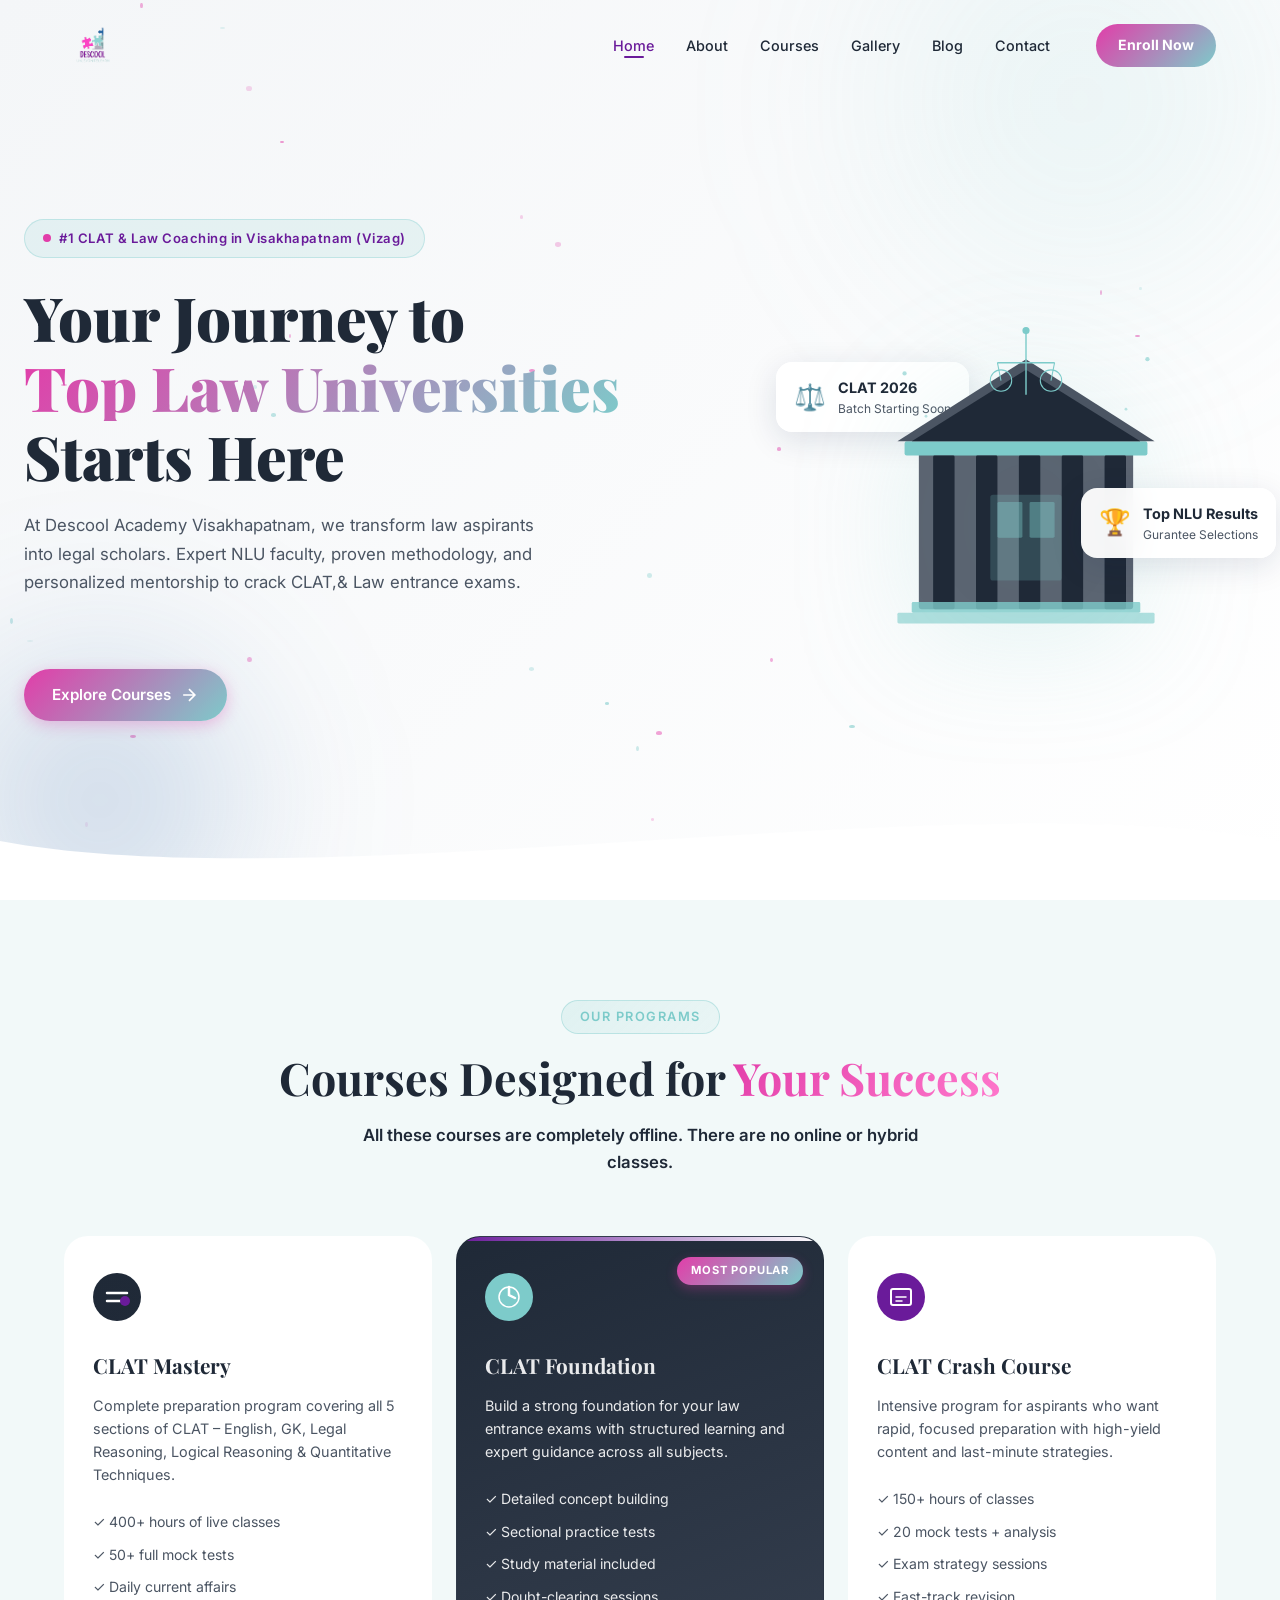
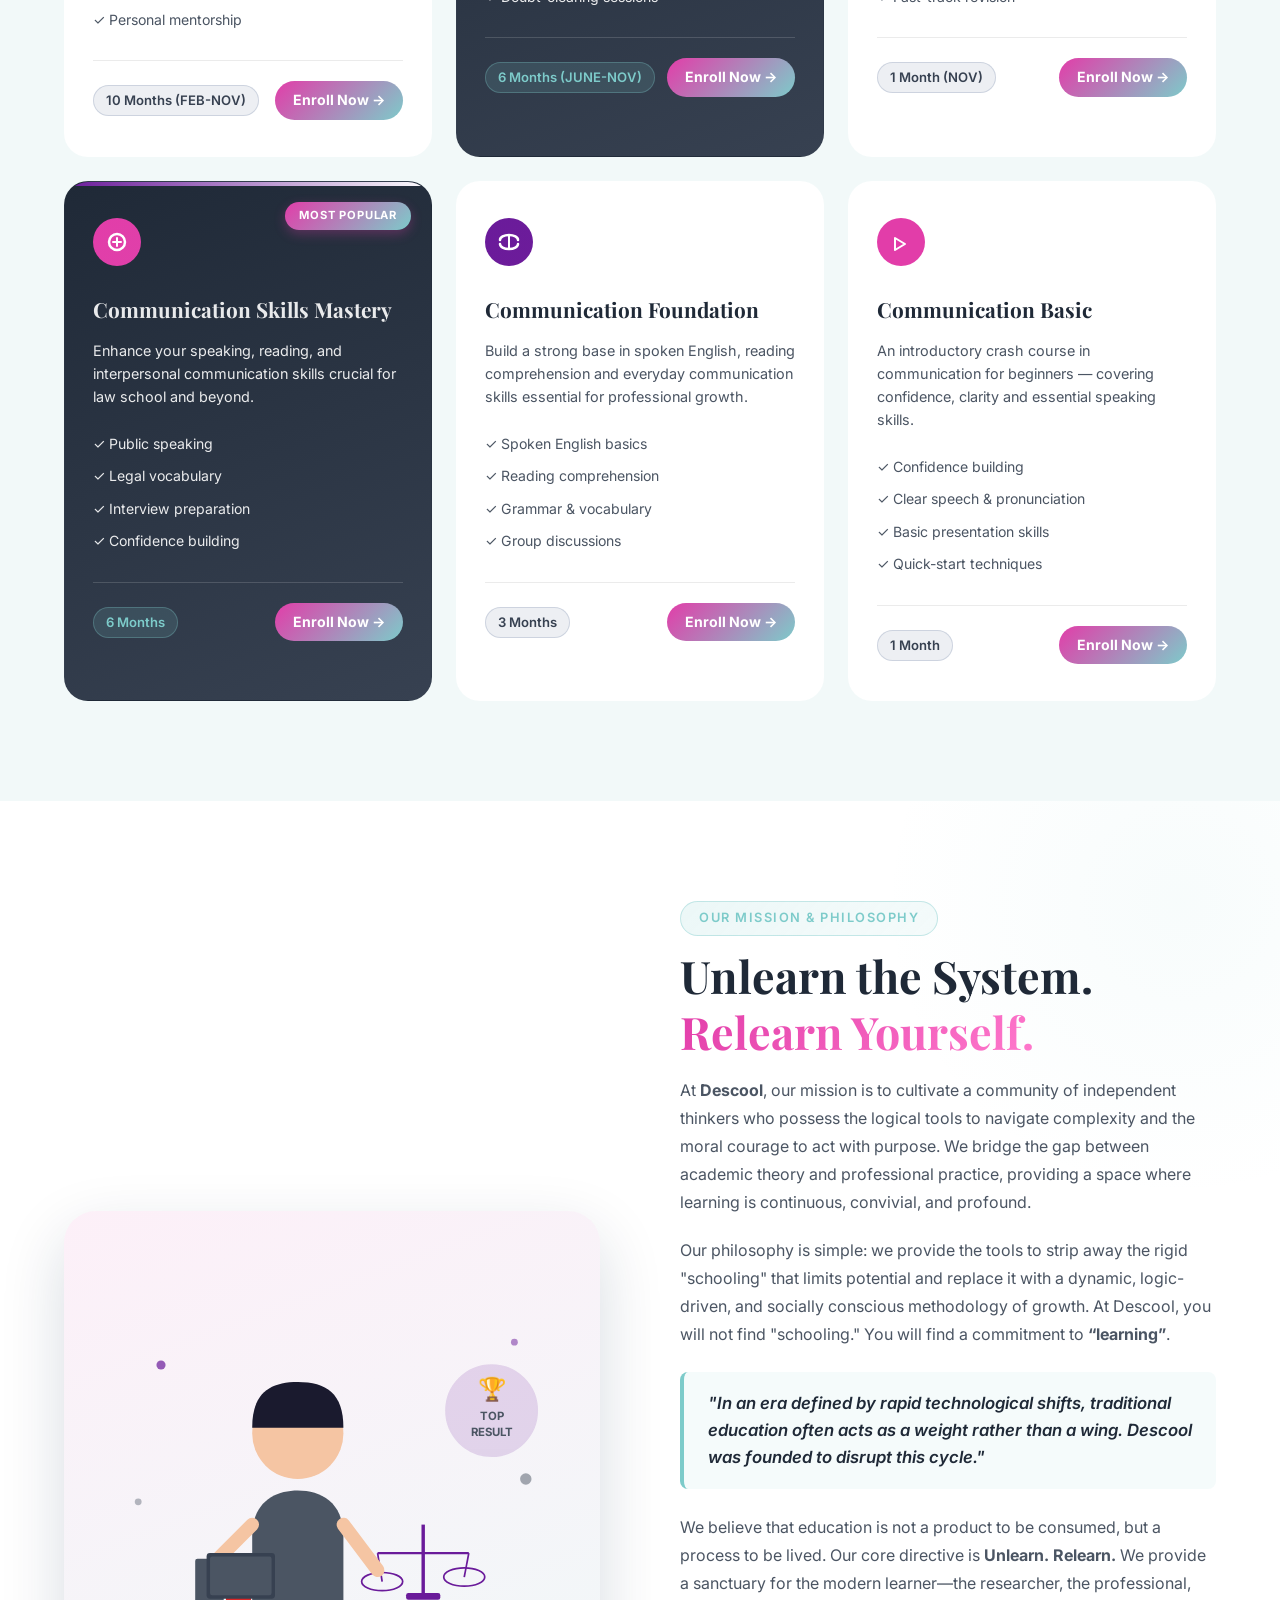
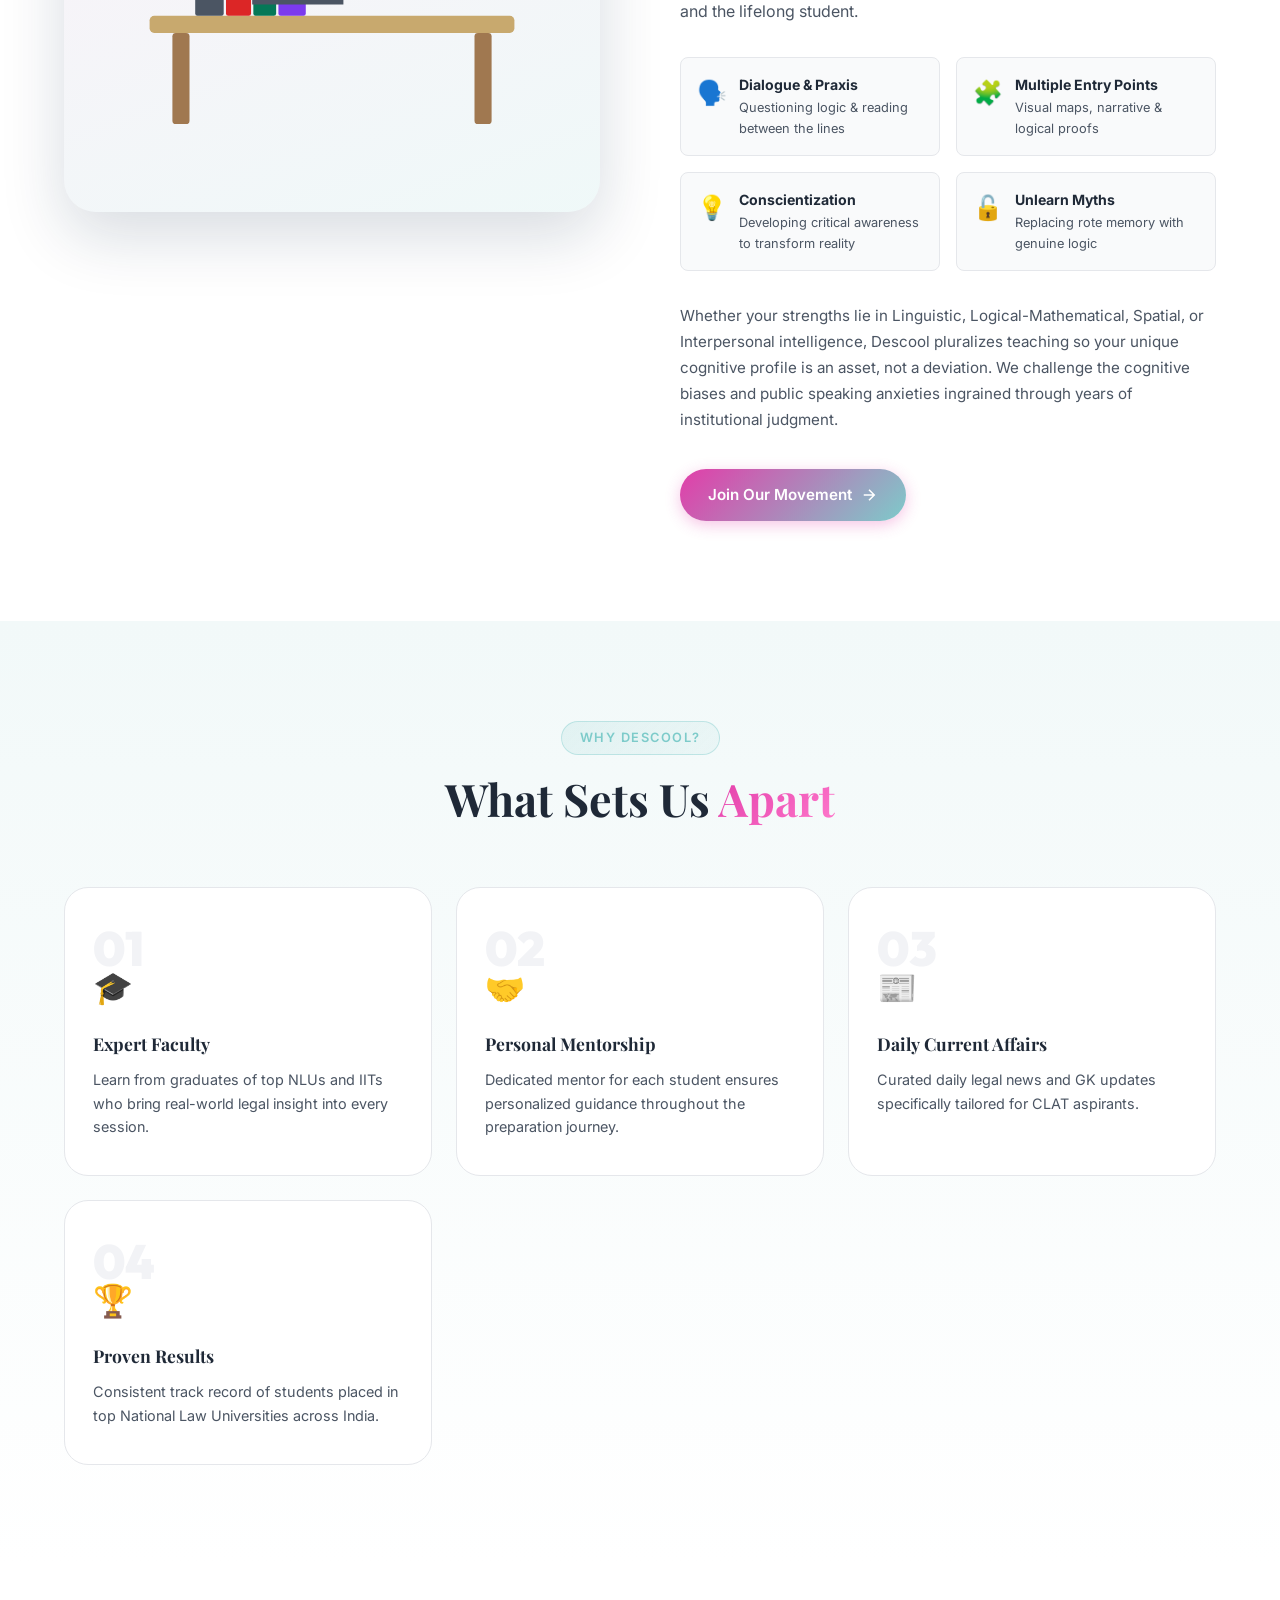
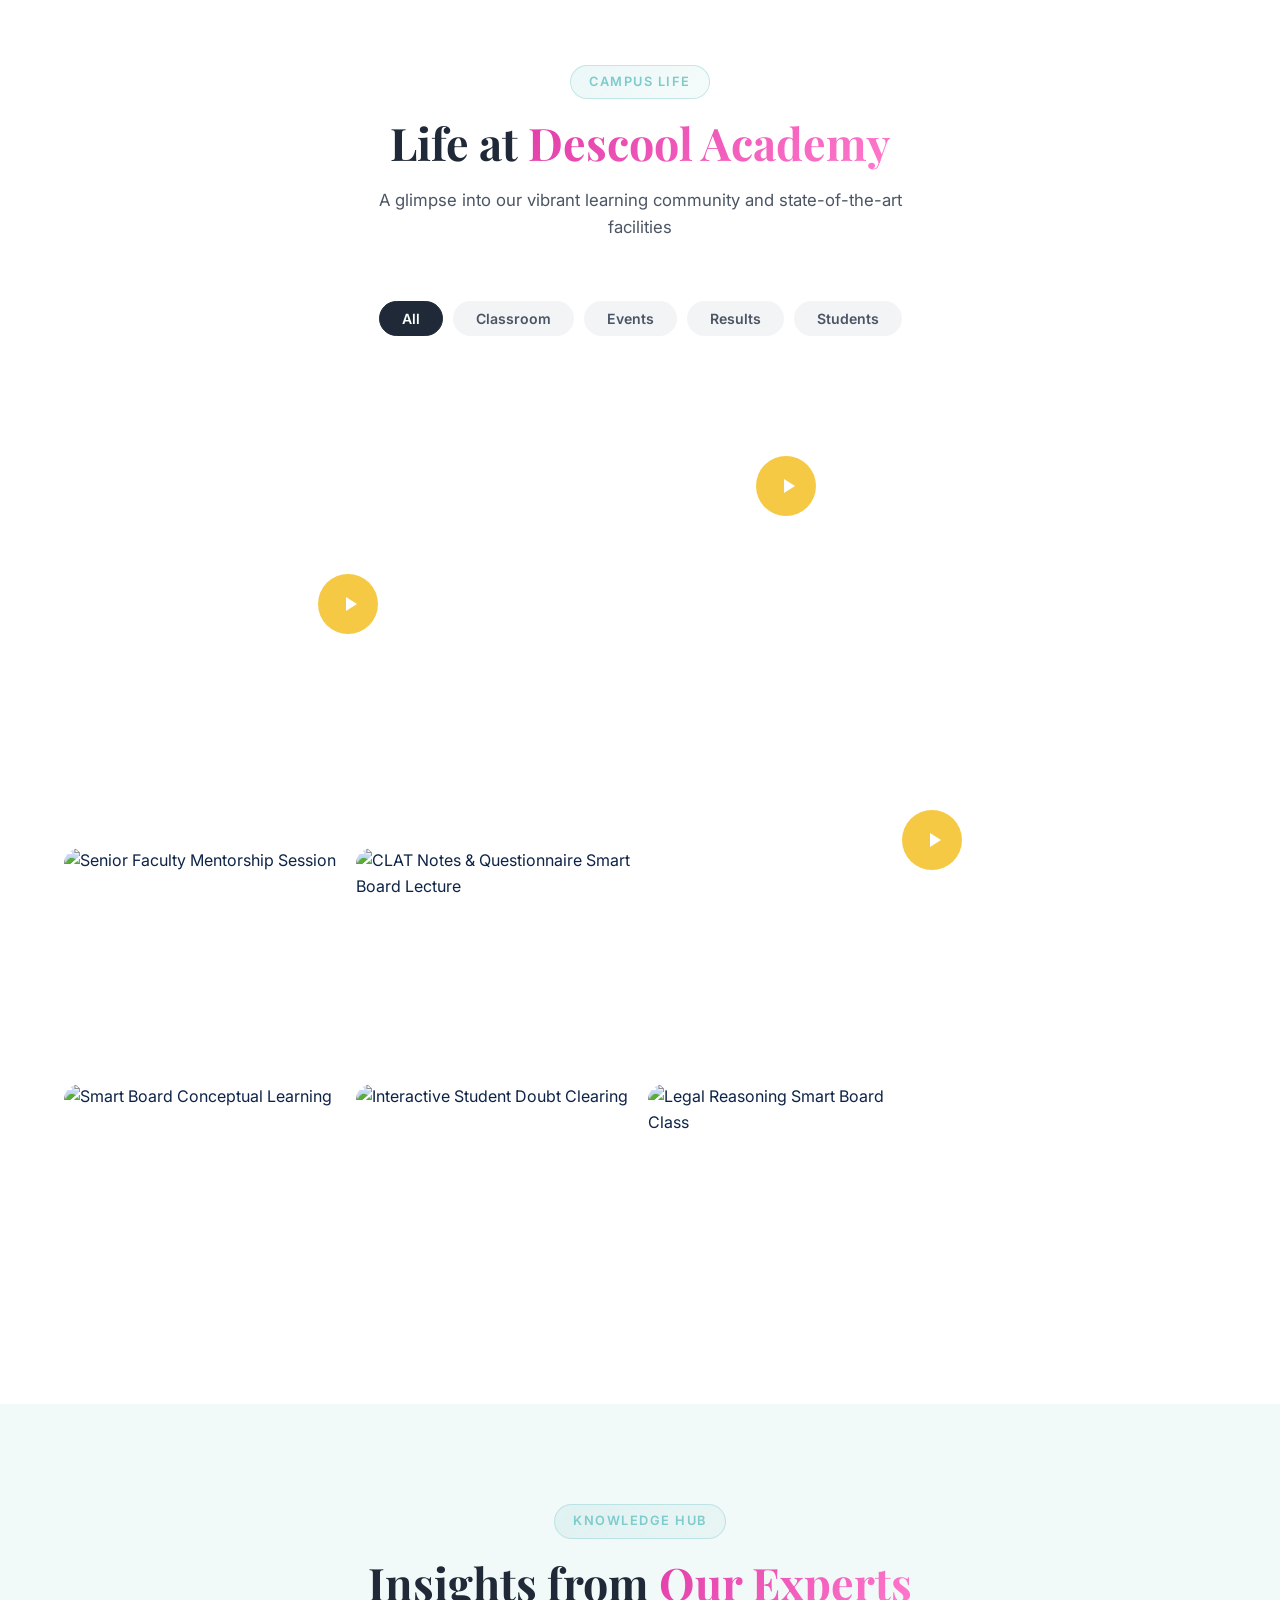
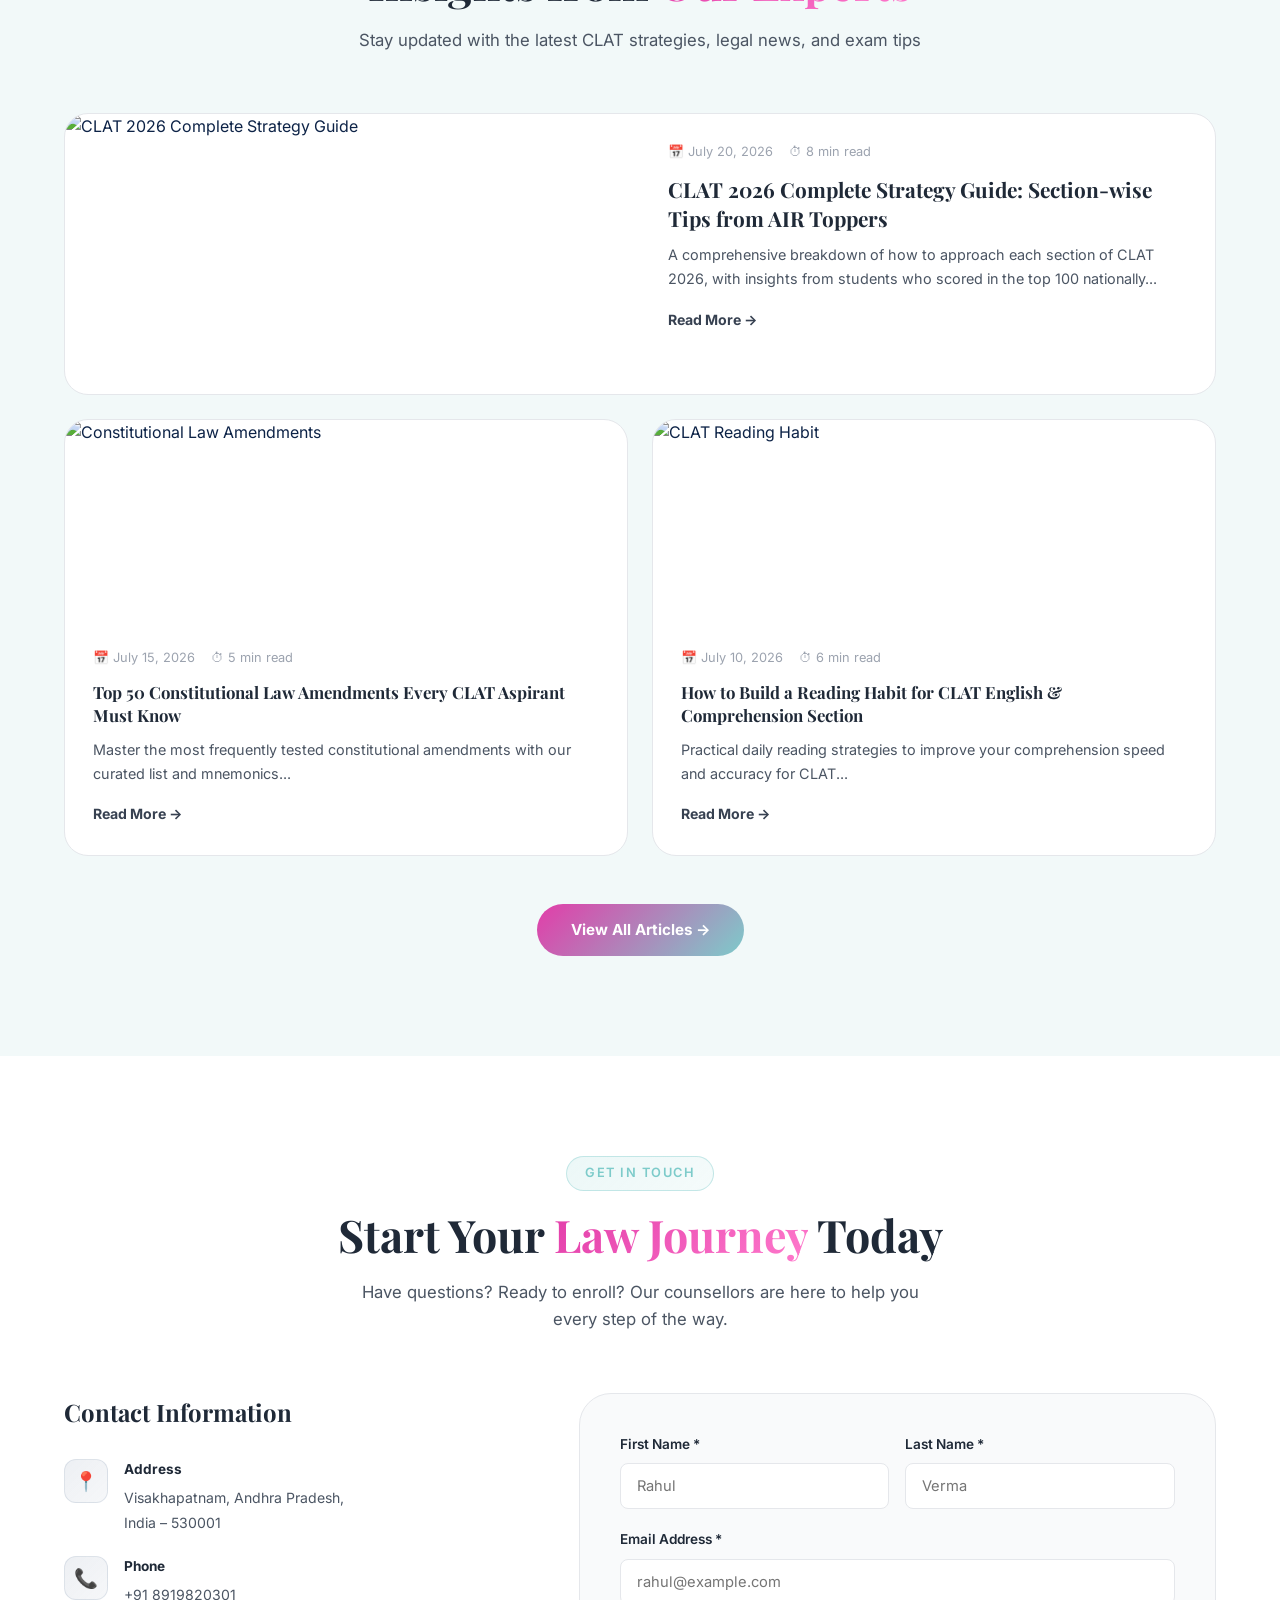
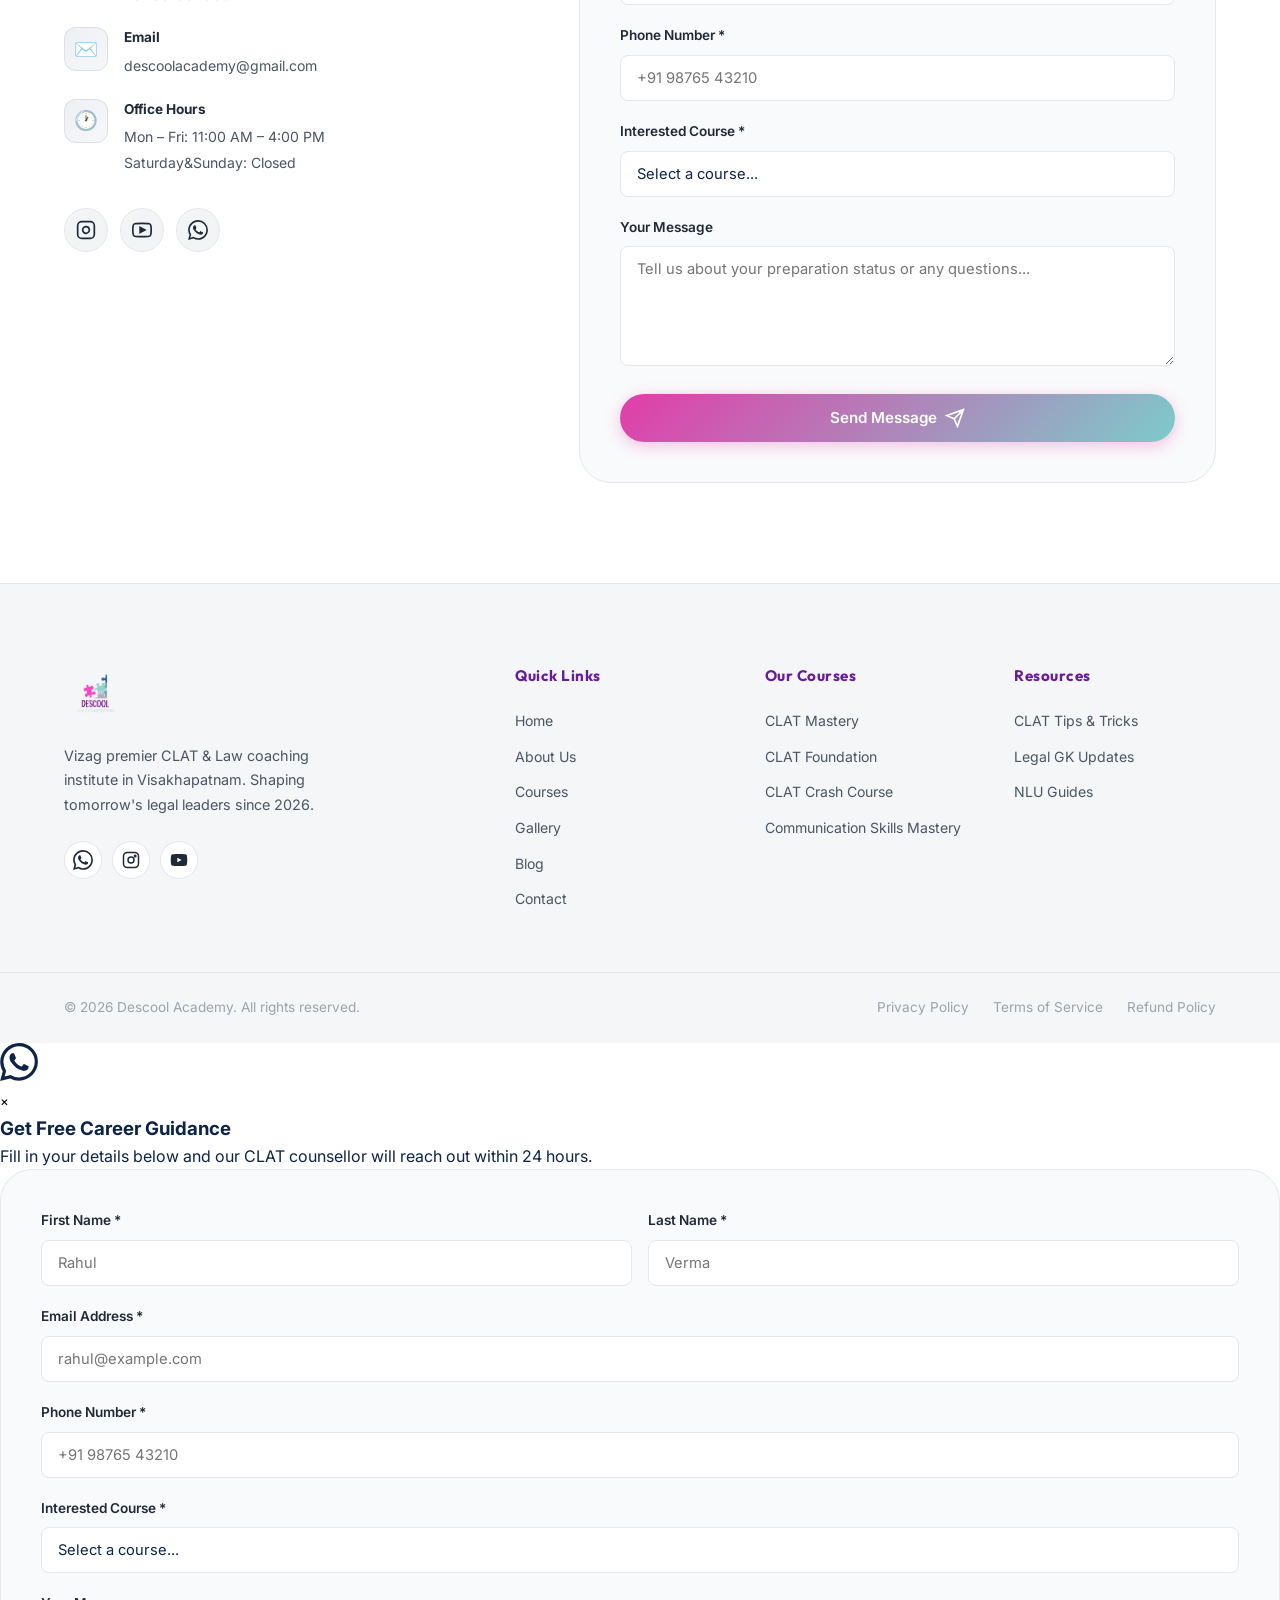
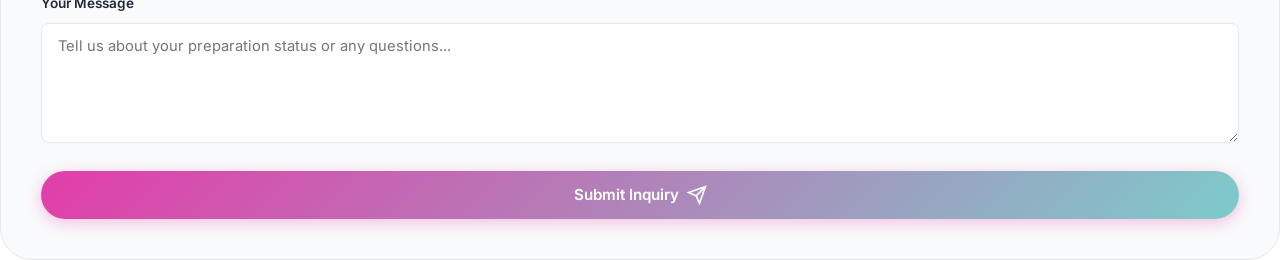
==== commit d4353dd3: "Update index.html" ====
--- a/index.html
+++ b/index.html
@@ -100,22 +100,20 @@
       </p>
       <div class="hero-stats">
         
-        
       </div>
       <div class="hero-actions">
         <a href="#courses" class="btn btn-primary">
           <span>Explore Courses</span>
           <svg width="20" height="20" viewBox="0 0 24 24" fill="none" stroke="currentColor" stroke-width="2"><path d="M5 12h14M12 5l7 7-7 7"/></svg>
         </a>
-        
       </div>
     </div>
     <div class="hero-visual">
       <div class="visual-card card-float-1">
         <div class="vc-icon">⚖️</div>
         <div class="vc-content">
-          <span class="vc-title"></span>
-          <span class="vc-sub"></span>
+          <span class="vc-title">CLAT 2026</span>
+          <span class="vc-sub">Batch Starting Soon</span>
         </div>
       </div>
       <div class="hero-illustration">
@@ -157,7 +155,7 @@
       <div class="visual-card card-float-2">
         <div class="vc-icon">🏆</div>
         <div class="vc-content">
-          <span class="vc-title"></span>
+          <span class="vc-title">Top NLU Results</span>
           <span class="vc-sub">Gurantee Selections </span>
         </div>
       </div>
@@ -197,7 +195,6 @@
           </div>
         </div>
 
-
         <div class="course-card featured">
           <div class="course-badge">Most Popular</div>
           <div class="course-icon">
@@ -231,7 +228,7 @@
               <defs><linearGradient id="c3" x1="0" y1="0" x2="48" y2="48"><stop stop-color="var(--gold)"/><stop offset="1" stop-color="var(--gold)"/></linearGradient></defs>
             </svg>
           </div>
-          <h3>CLAT Crash </h3>
+          <h3>CLAT Crash Course</h3>
           <p>Intensive program for aspirants who want rapid, focused preparation with high-yield content and last-minute strategies.</p>
           <ul class="course-features">
             <li>✓ 150+ hours of classes</li>
@@ -279,7 +276,7 @@
               <defs><linearGradient id="c6" x1="0" y1="0" x2="48" y2="48"><stop stop-color="var(--gold)"/><stop offset="1" stop-color="var(--gold-light)"/></linearGradient></defs>
             </svg>
           </div>
-          <h3>Communication Skills Foundation</h3>
+          <h3>Communication Foundation</h3>
           <p>Build a strong base in spoken English, reading comprehension and everyday communication skills essential for professional growth.</p>
           <ul class="course-features">
             <li>✓ Spoken English basics</li>
@@ -301,7 +298,7 @@
               <defs><linearGradient id="c4" x1="0" y1="0" x2="48" y2="48"><stop stop-color="var(--gold-light)"/><stop offset="1" stop-color="var(--gold-light)"/></linearGradient></defs>
             </svg>
           </div>
-          <h3>Communication Skills Basic</h3>
+          <h3>Communication Basic</h3>
           <p>An introductory crash course in communication for beginners — covering confidence, clarity and essential speaking skills.</p>
           <ul class="course-features">
             <li>✓ Confidence building</li>
@@ -443,25 +440,30 @@
       </div>
       <div class="why-grid">
         <div class="why-card">
-          <div class="why-num"></div>
+          <div class="why-num">01</div>
           <div class="why-icon">🎓</div>
           <h3>Expert Faculty</h3>
           <p>Learn from graduates of top NLUs and IITs who bring real-world legal insight into every session.</p>
         </div>
         
         <div class="why-card">
-          <div class="why-num"></div>
+          <div class="why-num">02</div>
           <div class="why-icon">🤝</div>
           <h3>Personal Mentorship</h3>
           <p>Dedicated mentor for each student ensures personalized guidance throughout the preparation journey.</p>
         </div>
         <div class="why-card">
-          <div class="why-num"></div>
+          <div class="why-num">03</div>
           <div class="why-icon">📰</div>
           <h3>Daily Current Affairs</h3>
           <p>Curated daily legal news and GK updates specifically tailored for CLAT aspirants.</p>
         </div>
-        
+        <div class="why-card">
+          <div class="why-num">04</div>
+          <div class="why-icon">🏆</div>
+          <h3>Proven Results</h3>
+          <p>Consistent track record of students placed in top National Law Universities across India.</p>
+        </div>
       </div>
     </div>
   </section>
@@ -470,7 +472,7 @@
   <section class="gallery-section" id="gallery">
     <div class="container">
       <div class="section-header">
-        
+        <span class="section-tag">Campus Life</span>
         <h2 class="section-title">Life at <span class="highlight">Descool Academy</span></h2>
         <p class="section-desc">A glimpse into our vibrant learning community and state-of-the-art facilities</p>
       </div>
@@ -488,7 +490,7 @@
             <svg width="24" height="24" viewBox="0 0 24 24" fill="white"><path d="M8 5v14l11-7z"/></svg>
           </div>
           <div class="gallery-overlay">
-            <span class="gallery-label">Interactive Classroom Sessions (Video)</span>
+            <span class="gallery-label">Interactive Classroom Sessions (Video 1)</span>
           </div>
         </div>
         <div class="gallery-item" data-category="students" data-video-src="Images/video2.mp4">
@@ -497,43 +499,46 @@
             <svg width="24" height="24" viewBox="0 0 24 24" fill="white"><path d="M8 5v14l11-7z"/></svg>
           </div>
           <div class="gallery-overlay">
-            <span class="gallery-label">Group Study Sessions (Video)</span>
-          </div>
-        </div>
-        <div class="gallery-item" data-category="results">
-          <img src="https://images.unsplash.com/photo-1523240795612-9a054b0db644?auto=format&fit=crop&w=800&q=80" alt="CLAT 2024 Toppers" class="gallery-photo" />
+            <span class="gallery-label">Group Study Sessions (Video 2)</span>
+          </div>
+        </div>
+        <div class="gallery-item large" data-category="classroom" data-video-src="Images/video3.mp4">
+          <video src="Images/video3.mp4" class="gallery-photo" preload="metadata"></video>
+          <div class="play-icon-overlay">
+            <svg width="24" height="24" viewBox="0 0 24 24" fill="white"><path d="M8 5v14l11-7z"/></svg>
+          </div>
           <div class="gallery-overlay">
-            <span class="gallery-label">CLAT 2026 Toppers</span>
-          </div>
-        </div>
-        <div class="gallery-item" data-category="events">
-          <img src="https://images.unsplash.com/photo-1475721027785-f74eccf877e2?auto=format&fit=crop&w=800&q=80" alt="Annual Law Symposium" class="gallery-photo" />
+            <span class="gallery-label">Descool Academy Classroom Experience (Video 3)</span>
+          </div>
+        </div>
+        <div class="gallery-item" data-category="classroom">
+          <img src="Images/classroom-session1.jpg" alt="Senior Faculty Mentorship Session" class="gallery-photo" />
           <div class="gallery-overlay">
-            <span class="gallery-label">Annual Law Symposium</span>
+            <span class="gallery-label">Senior Faculty Mentorship Session</span>
+          </div>
+        </div>
+        <div class="gallery-item" data-category="classroom">
+          <img src="Images/clat-notes-lecture1.png" alt="CLAT Notes & Questionnaire Smart Board Lecture" class="gallery-photo" />
+          <div class="gallery-overlay">
+            <span class="gallery-label">CLAT Preparation Notes & Questionnaire</span>
+          </div>
+        </div>
+        <div class="gallery-item" data-category="classroom">
+          <img src="Images/classroom-session2.jpg" alt="Smart Board Conceptual Learning" class="gallery-photo" />
+          <div class="gallery-overlay">
+            <span class="gallery-label">Smart Board Conceptual Learning</span>
           </div>
         </div>
         <div class="gallery-item" data-category="students">
-          <img src="https://images.unsplash.com/photo-1455390582262-044cdead277a?auto=format&fit=crop&w=800&q=80" alt="Mock Court Practice" class="gallery-photo" />
+          <img src="Images/faculty-mentorship.jpg" alt="Interactive Student Doubt Clearing" class="gallery-photo" />
           <div class="gallery-overlay">
-            <span class="gallery-label">Mock Court Practice</span>
-          </div>
-        </div>
-        <div class="gallery-item large" data-category="events">
-          <img src="https://images.unsplash.com/photo-1517245386807-bb43f82c33c4?auto=format&fit=crop&w=1000&q=80" alt="Orientation Day 2024" class="gallery-photo" />
+            <span class="gallery-label">Interactive Student Doubt Clearing</span>
+          </div>
+        </div>
+        <div class="gallery-item" data-category="classroom">
+          <img src="Images/smartboard-lecture.png" alt="Legal Reasoning Smart Board Class" class="gallery-photo" />
           <div class="gallery-overlay">
-            <span class="gallery-label">Orientation Day 2026</span>
-          </div>
-        </div>
-        <div class="gallery-item" data-category="classroom" data-video-src="YOUR_VIDEO_URL_HERE.mp4">
-          <img src="https://images.unsplash.com/photo-1531482615713-2afd69097998?auto=format&fit=crop&w=800&q=80" alt="One-on-One Mentoring" class="gallery-photo" />
-          <div class="gallery-overlay">
-            <span class="gallery-label">One-on-One Mentoring</span>
-          </div>
-        </div>
-        <div class="gallery-item" data-category="results">
-          <img src="https://images.unsplash.com/photo-1541829070764-84a7d30dd3f3?auto=format&fit=crop&w=800&q=80" alt="NLU Placements 2024" class="gallery-photo" />
-          <div class="gallery-overlay">
-            <span class="gallery-label">NLU Placements 2026</span>
+            <span class="gallery-label">Legal Reasoning Smart Board Lecture</span>
           </div>
         </div>
       </div>
@@ -552,7 +557,7 @@
       <div class="blog-grid">
         <article class="blog-card featured-blog">
           <div class="blog-img">
-            <img src="https://images.unsplash.com/photo-1589829545856-d10d557cf95f?auto=format&fit=crop&w=1000&q=80" alt="CLAT 2026 Complete Strategy Guide" class="blog-photo" />
+            <img src="Images/clat-notes-lecture1.png" alt="CLAT 2026 Complete Strategy Guide" class="blog-photo" />
             <span class="blog-category-tag">CLAT Strategy</span>
           </div>
           <div class="blog-body">
@@ -567,7 +572,7 @@
         </article>
         <article class="blog-card">
           <div class="blog-img">
-            <img src="https://images.unsplash.com/photo-1453728013993-6d66e9c9123a?auto=format&fit=crop&w=800&q=80" alt="Constitutional Law Amendments" class="blog-photo" />
+            <img src="Images/classroom-session1.jpg" alt="Constitutional Law Amendments" class="blog-photo" />
             <span class="blog-category-tag">Legal GK</span>
           </div>
           <div class="blog-body">
@@ -582,7 +587,7 @@
         </article>
         <article class="blog-card">
           <div class="blog-img">
-            <img src="https://images.unsplash.com/photo-1456513080510-7bf3a84b82f8?auto=format&fit=crop&w=800&q=80" alt="CLAT Reading Habit" class="blog-photo" />
+            <img src="Images/classroom-session2.jpg" alt="CLAT Reading Habit" class="blog-photo" />
             <span class="blog-category-tag">Exam Prep</span>
           </div>
           <div class="blog-body">
@@ -645,7 +650,6 @@
             </div>
           </div>
           <div class="social-links">
-            
             <a href="https://www.instagram.com/descoolacademy?igsh=MWNzNDIwaGtqOWR1Zg==" class="social-btn" aria-label="Instagram">
               <svg width="20" height="20" viewBox="0 0 24 24" fill="none" stroke="currentColor" stroke-width="2"><rect x="2" y="2" width="20" height="20" rx="5" ry="5"/><path d="M16 11.37A4 4 0 1112.63 8 4 4 0 0116 11.37z"/><line x1="17.5" y1="6.5" x2="17.51" y2="6.5"/></svg>
             </a>
@@ -753,7 +757,6 @@
             <li><a href="#blog">CLAT Tips & Tricks</a></li>
             <li><a href="#blog">Legal GK Updates</a></li>
             <li><a href="#blog">NLU Guides</a></li>
-            
           </ul>
         </div>
       </div>
@@ -775,13 +778,74 @@
     <svg width="20" height="20" viewBox="0 0 24 24" fill="none" stroke="currentColor" stroke-width="2.5"><path d="M18 15l-6-6-6 6"/></svg>
   </button>
 
+  <!-- Floating WhatsApp Button (Static on Scroll) -->
+  <a href="https://wa.me/918919820301?text=Hi%0AI%20need%20some%20details" 
+     target="_blank" 
+     rel="noopener noreferrer" 
+     class="whatsapp-float-btn" 
+     aria-label="Chat on WhatsApp"
+     id="whatsappBtn">
+    <svg width="38" height="38" viewBox="0 0 24 24" fill="currentColor">
+      <path d="M17.472 14.382c-.297-.149-1.758-.867-2.03-.967-.273-.099-.471-.148-.67.15-.197.297-.767.966-.94 1.164-.173.199-.347.223-.644.075-.297-.15-1.255-.463-2.39-1.475-.883-.788-1.48-1.761-1.653-2.059-.173-.297-.018-.458.13-.606.134-.133.298-.347.446-.52.149-.174.198-.298.298-.497.099-.198.05-.371-.025-.52-.075-.149-.669-1.612-.916-2.207-.242-.579-.487-.5-.669-.51-.173-.008-.371-.01-.57-.01-.198 0-.52.074-.792.372-.272.297-1.04 1.016-1.04 2.479 0 1.462 1.065 2.875 1.213 3.074.149.198 2.096 3.2 5.077 4.487.709.306 1.262.489 1.694.625.712.227 1.36.195 1.871.118.571-.085 1.758-.719 2.006-1.413.248-.694.248-1.289.173-1.413-.074-.124-.272-.198-.57-.347m-5.421 7.403h-.004a9.87 9.87 0 01-5.031-1.378l-.361-.214-3.741.982.998-3.648-.235-.374a9.86 9.86 0 01-1.51-5.26c.001-5.45 4.436-9.884 9.888-9.884 2.64 0 5.122 1.03 6.988 2.898a9.825 9.825 0 012.893 6.994c-.003 5.45-4.437 9.884-9.885 9.884m8.413-18.297A11.815 11.815 0 0012.05 0C5.495 0 .16 5.335.157 11.892c0 2.096.547 4.142 1.588 5.945L.057 24l6.305-1.654a11.882 11.882 0 005.683 1.448h.005c6.554 0 11.89-5.335 11.893-11.893a11.821 11.821 0 00-3.48-8.413z"/>
+    </svg>
+  </a>
+
+  <!-- ===== CONTACT POPUP MODAL (Auto 5s) ===== -->
+  <div class="contact-modal-overlay" id="contactModal">
+    <div class="contact-modal-container">
+      <button class="contact-modal-close" id="contactModalClose" aria-label="Close Inquiry Form">&times;</button>
+      <div class="contact-modal-header">
+        <h3>Get Free Career Guidance</h3>
+        <p>Fill in your details below and our CLAT counsellor will reach out within 24 hours.</p>
+      </div>
+      <form class="contact-form modal-form" id="popupContactForm" novalidate>
+        <!-- Web3Forms Configuration -->
+        <input type="hidden" name="access_key" value="92bfca62-08c3-4368-953b-3f81a3c10264" />
+        <input type="hidden" name="subject" value="New Popup Inquiry - Descool Academy" />
+        <input type="hidden" name="from_name" value="Descool Academy Website Popup" />
+        <div class="form-row">
+          <div class="form-group">
+            <label for="popFirstName">First Name *</label>
+            <input type="text" id="popFirstName" name="firstName" placeholder="Rahul" required />
+          </div>
+          <div class="form-group">
+            <label for="popLastName">Last Name *</label>
+            <input type="text" id="popLastName" name="lastName" placeholder="Verma" required />
+          </div>
+        </div>
+        <div class="form-group">
+          <label for="popEmail">Email Address *</label>
+          <input type="email" id="popEmail" name="email" placeholder="rahul@example.com" required />
+        </div>
+        <div class="form-group">
+          <label for="popPhone">Phone Number *</label>
+          <input type="tel" id="popPhone" name="phone" placeholder="+91 98765 43210" required />
+        </div>
+        <div class="form-group">
+          <label for="popCourse">Interested Course *</label>
+          <select id="popCourse" name="course" required>
+            <option value="">Select a course...</option>
+            <option value="clat-mastery">CLAT Mastery (10 Months)</option>
+            <option value="clat-foundation">CLAT Foundation (6 Months)</option>
+            <option value="clat-crash">CLAT Crash Course (1 Month)</option>
+            <option value="comm-skills">Communication Skills Mastery</option>
+          </select>
+        </div>
+        <div class="form-group">
+          <label for="popMessage">Your Message</label>
+          <textarea id="popMessage" name="message" rows="3" placeholder="Tell us about your preparation status or any questions..."></textarea>
+        </div>
+        <button type="submit" class="btn btn-primary btn-full" id="popSubmitBtn">
+          <span>Submit Inquiry</span>
+          <svg width="20" height="20" viewBox="0 0 24 24" fill="none" stroke="currentColor" stroke-width="2"><line x1="22" y1="2" x2="11" y2="13"/><polygon points="22 2 15 22 11 13 2 9 22 2"/></svg>
+        </button>
+        <div class="form-success" id="popFormSuccess">
+          ✅ Thank you! We'll contact you within 24 hours.
+        </div>
+      </form>
+    </div>
+  </div>
+
   <script src="script.js"></script>
 </body>
 </html>
-
-
-
-
-
-
-
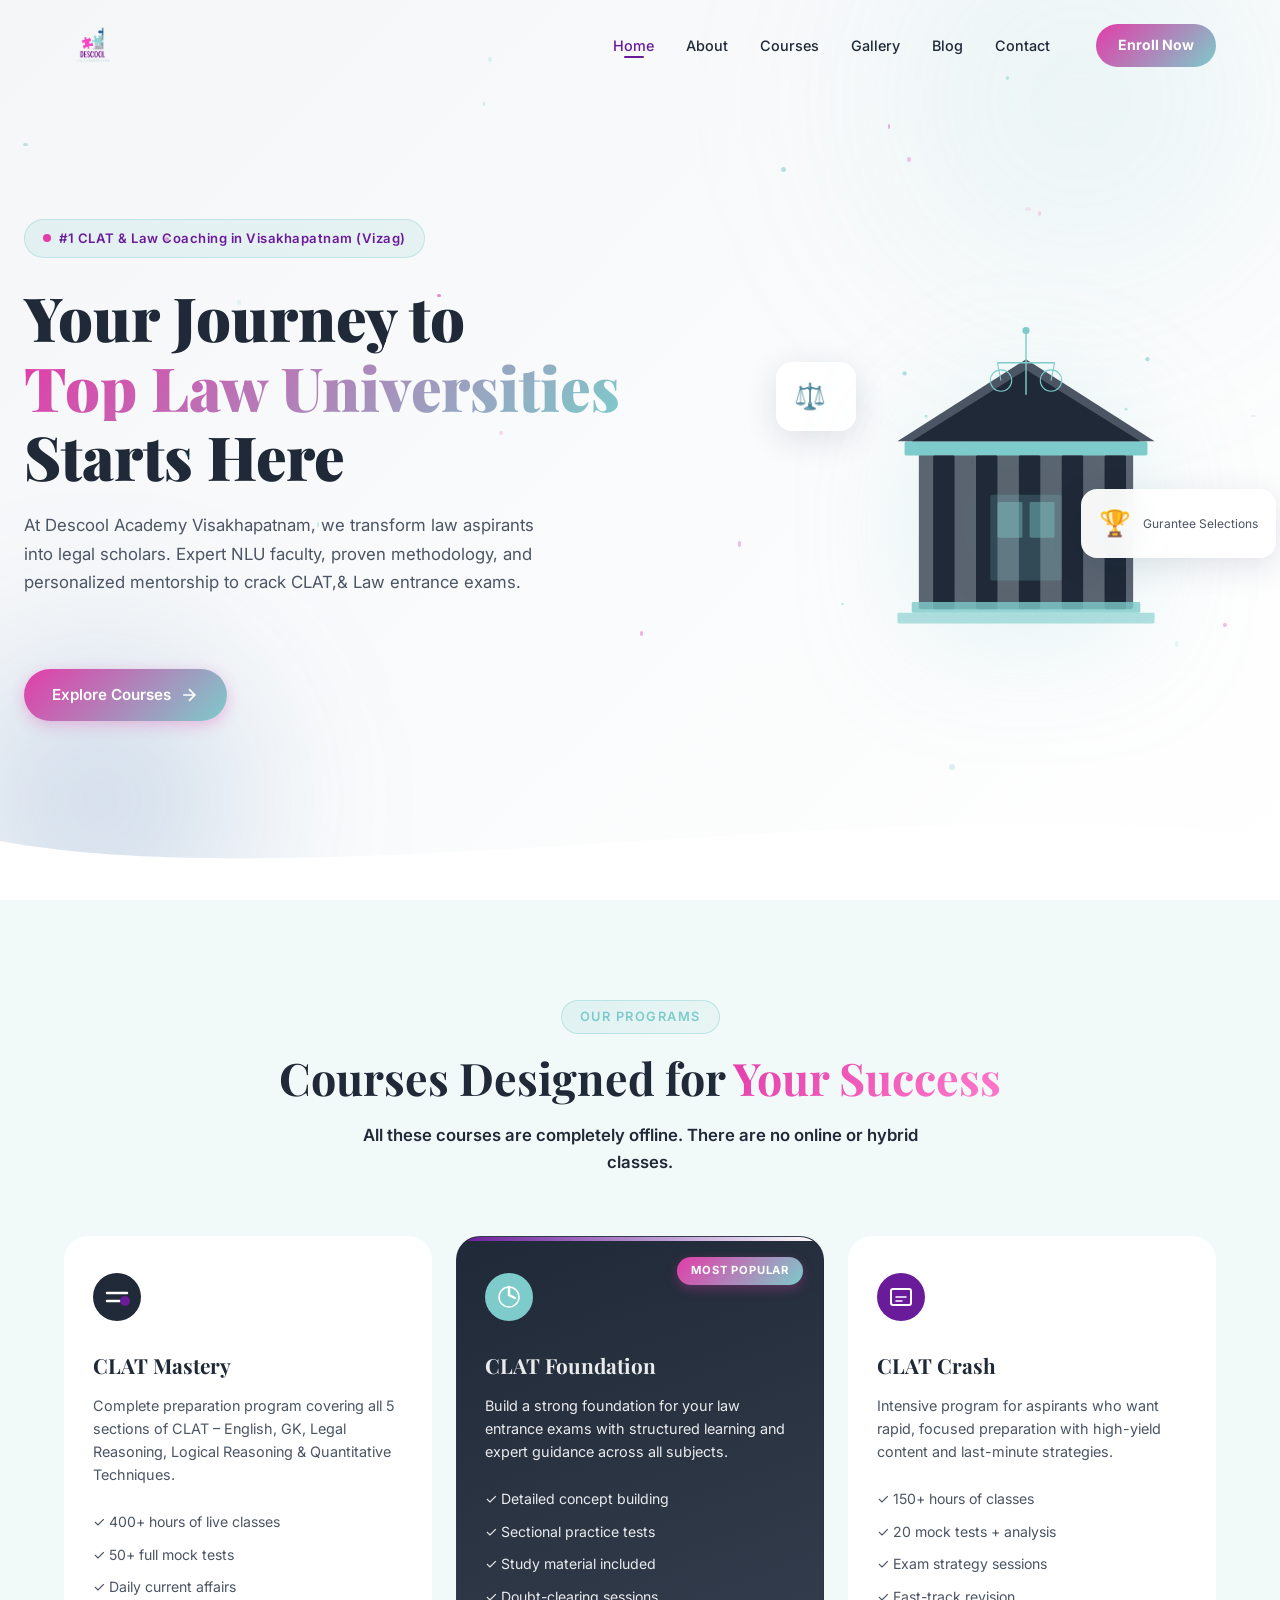
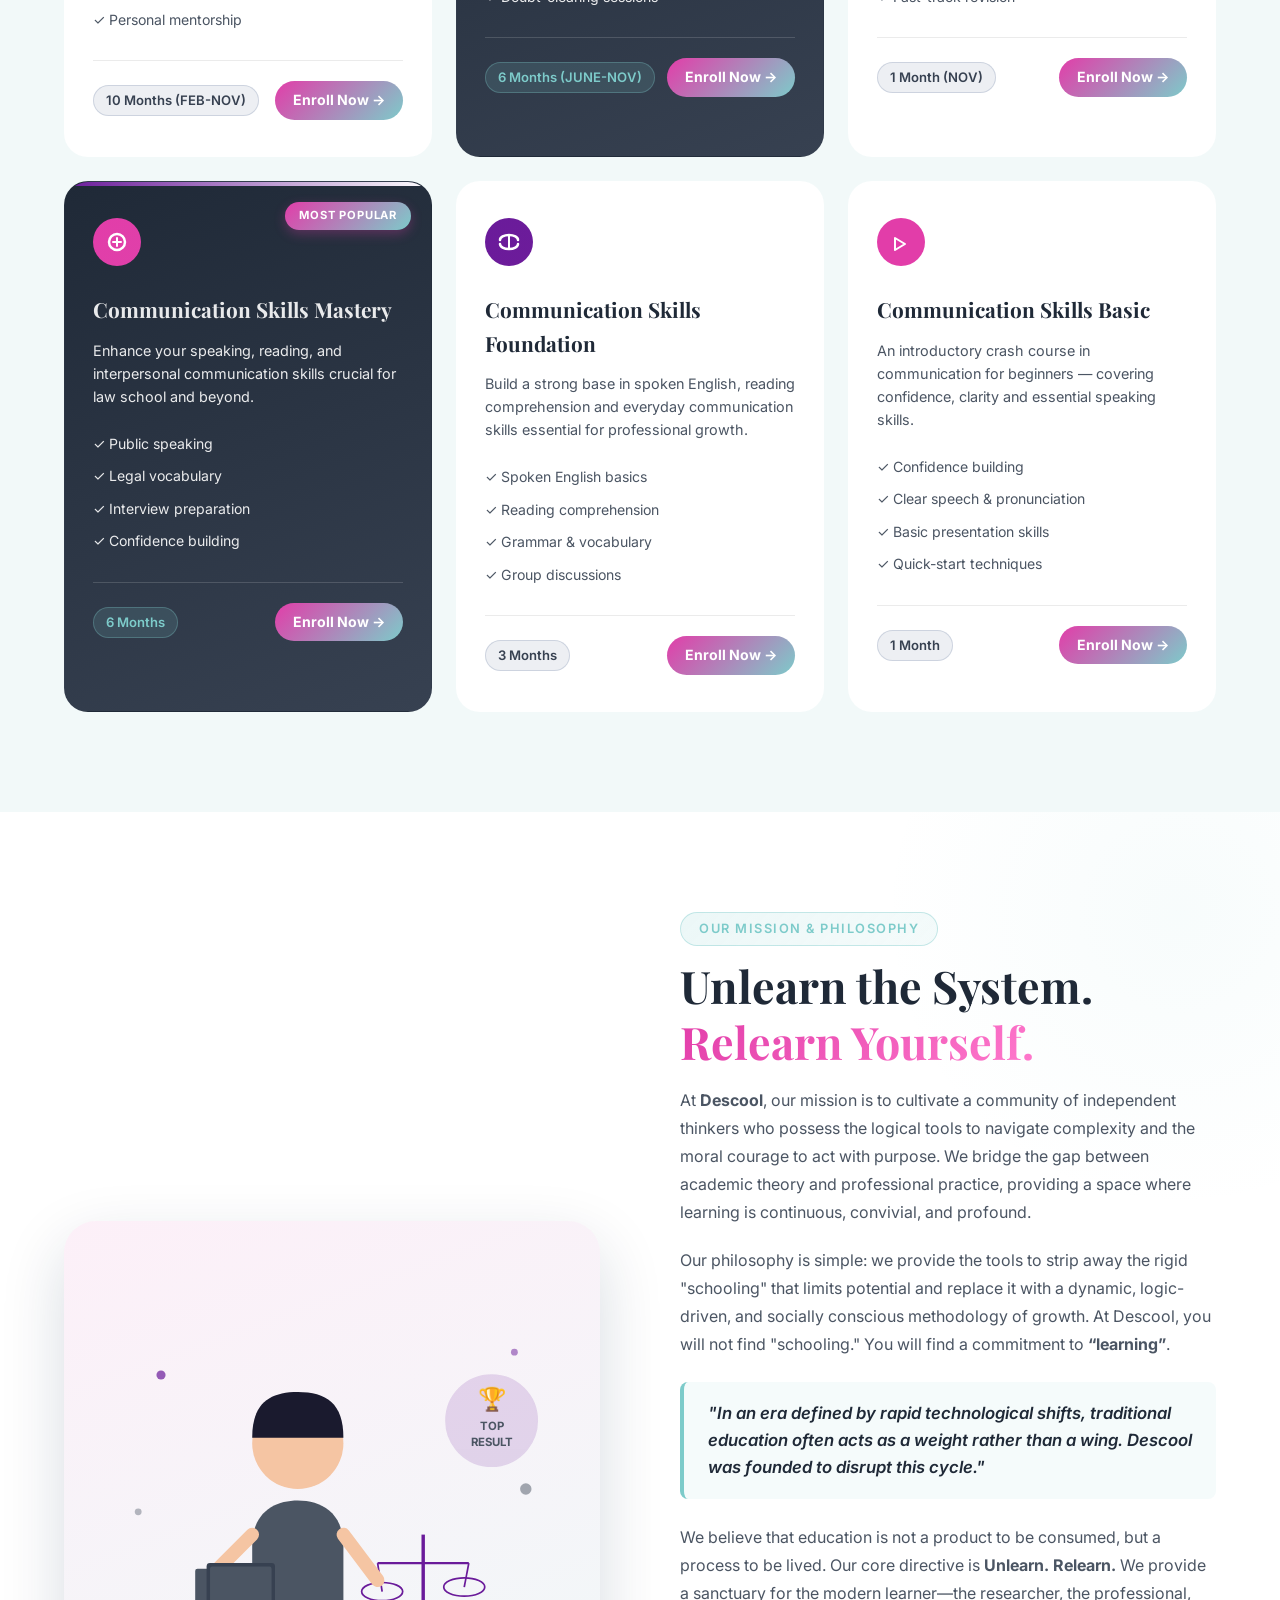
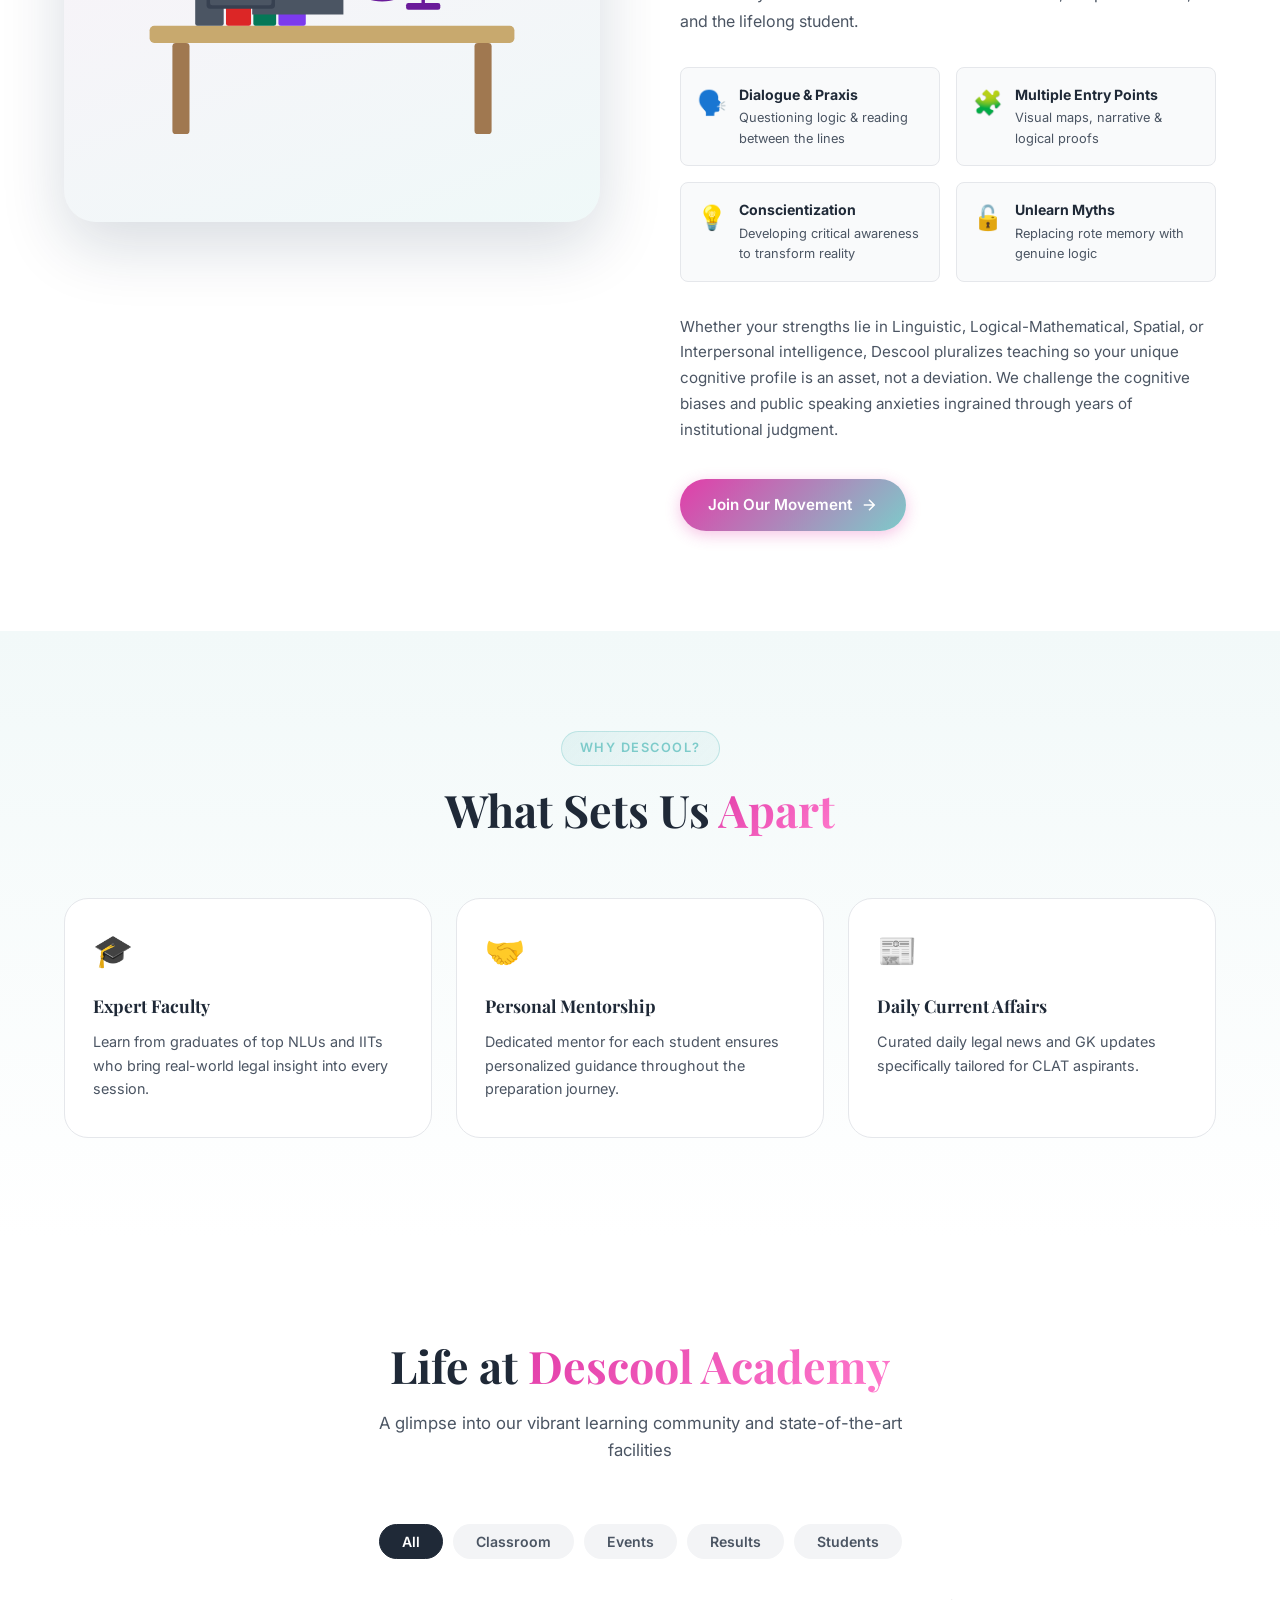
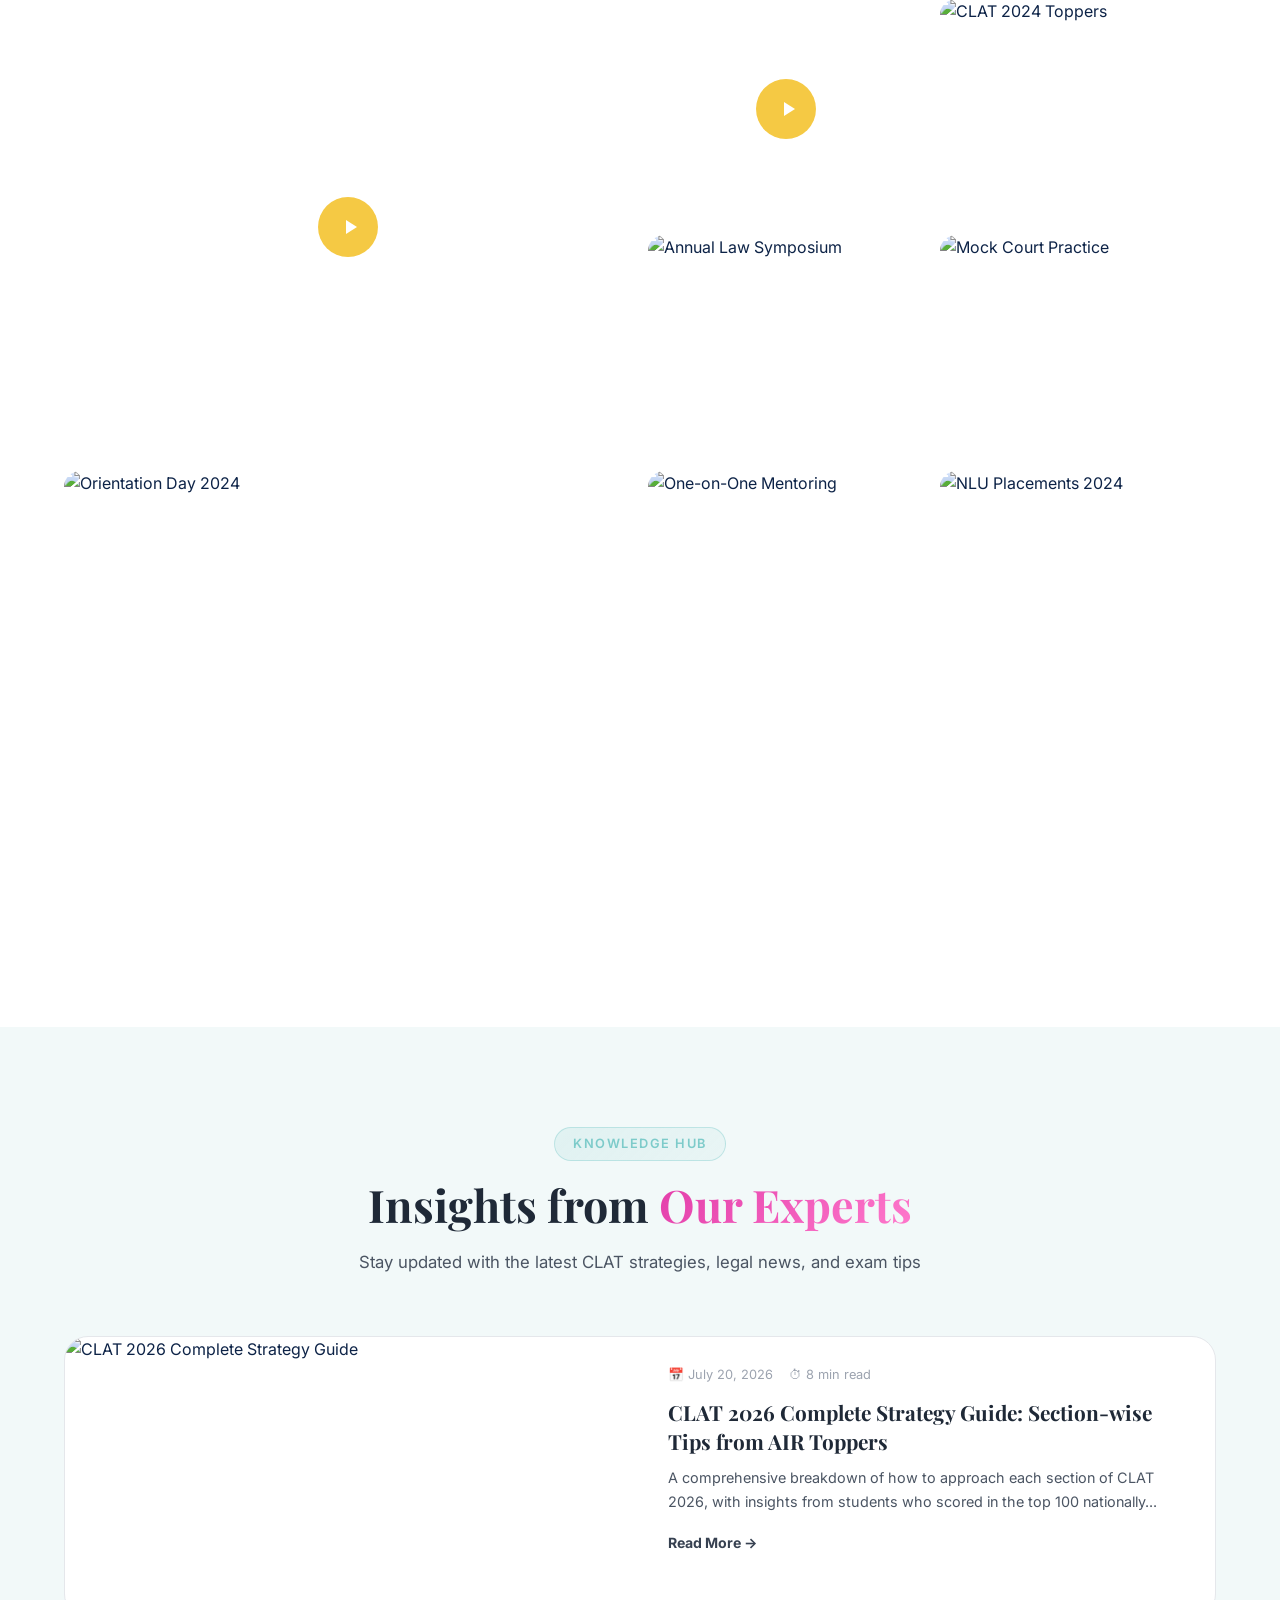
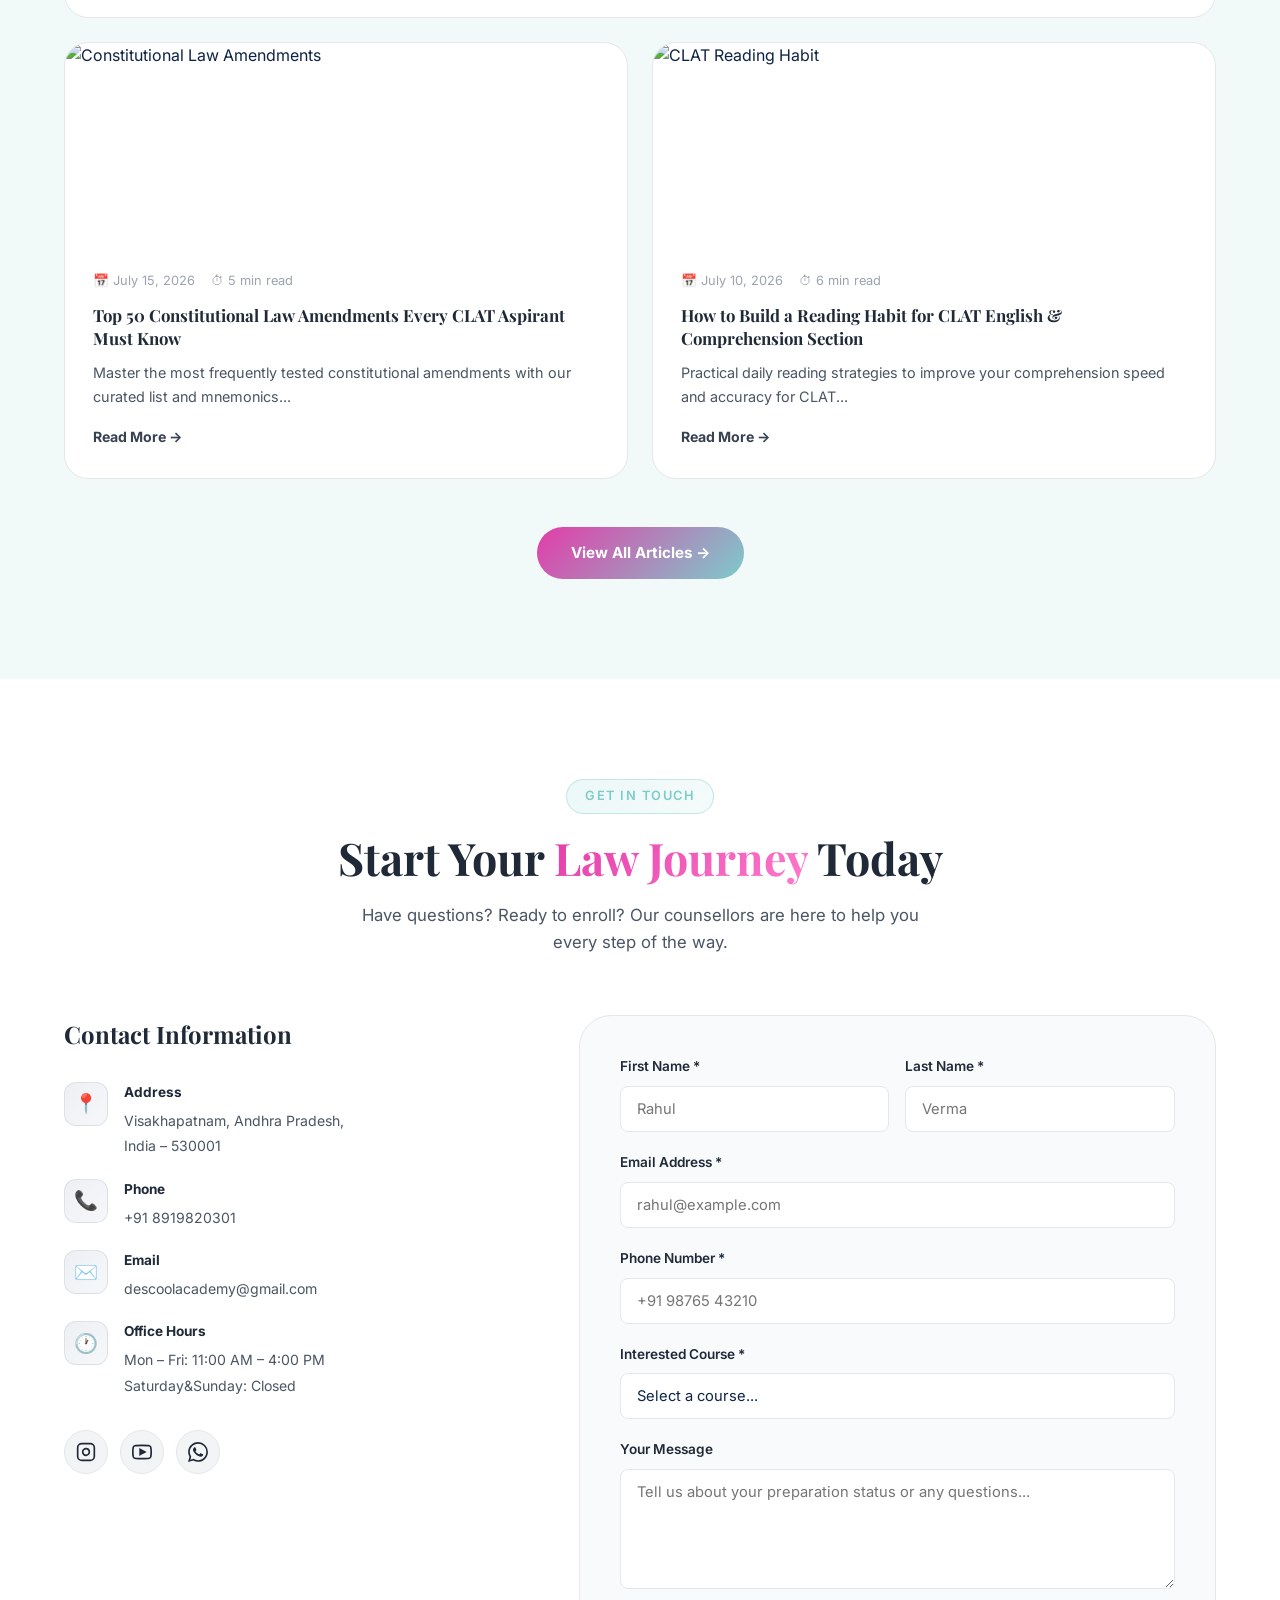
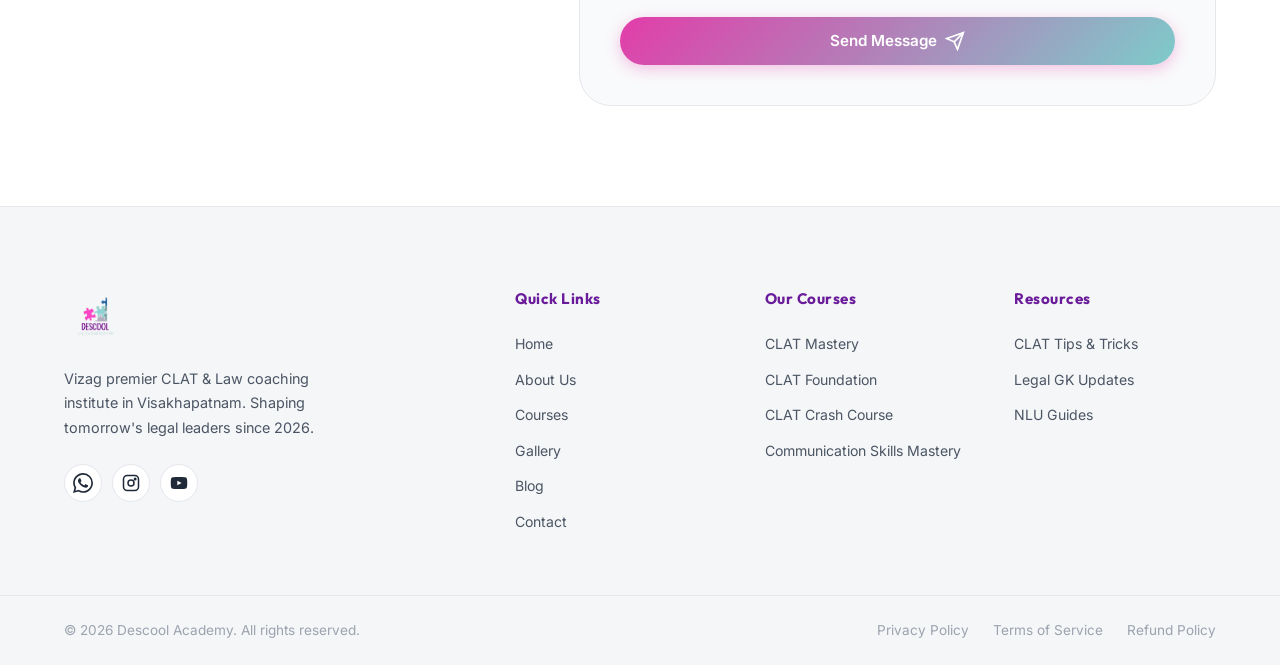
==== commit 7fe170c8: "Update index.html" ====
--- a/index.html
+++ b/index.html
@@ -100,20 +100,22 @@
       </p>
       <div class="hero-stats">
         
+        
       </div>
       <div class="hero-actions">
         <a href="#courses" class="btn btn-primary">
           <span>Explore Courses</span>
           <svg width="20" height="20" viewBox="0 0 24 24" fill="none" stroke="currentColor" stroke-width="2"><path d="M5 12h14M12 5l7 7-7 7"/></svg>
         </a>
+        
       </div>
     </div>
     <div class="hero-visual">
       <div class="visual-card card-float-1">
         <div class="vc-icon">⚖️</div>
         <div class="vc-content">
-          <span class="vc-title">CLAT 2026</span>
-          <span class="vc-sub">Batch Starting Soon</span>
+          <span class="vc-title"></span>
+          <span class="vc-sub"></span>
         </div>
       </div>
       <div class="hero-illustration">
@@ -155,7 +157,7 @@
       <div class="visual-card card-float-2">
         <div class="vc-icon">🏆</div>
         <div class="vc-content">
-          <span class="vc-title">Top NLU Results</span>
+          <span class="vc-title"></span>
           <span class="vc-sub">Gurantee Selections </span>
         </div>
       </div>
@@ -195,6 +197,7 @@
           </div>
         </div>
 
+
         <div class="course-card featured">
           <div class="course-badge">Most Popular</div>
           <div class="course-icon">
@@ -228,7 +231,7 @@
               <defs><linearGradient id="c3" x1="0" y1="0" x2="48" y2="48"><stop stop-color="var(--gold)"/><stop offset="1" stop-color="var(--gold)"/></linearGradient></defs>
             </svg>
           </div>
-          <h3>CLAT Crash Course</h3>
+          <h3>CLAT Crash </h3>
           <p>Intensive program for aspirants who want rapid, focused preparation with high-yield content and last-minute strategies.</p>
           <ul class="course-features">
             <li>✓ 150+ hours of classes</li>
@@ -276,7 +279,7 @@
               <defs><linearGradient id="c6" x1="0" y1="0" x2="48" y2="48"><stop stop-color="var(--gold)"/><stop offset="1" stop-color="var(--gold-light)"/></linearGradient></defs>
             </svg>
           </div>
-          <h3>Communication Foundation</h3>
+          <h3>Communication Skills Foundation</h3>
           <p>Build a strong base in spoken English, reading comprehension and everyday communication skills essential for professional growth.</p>
           <ul class="course-features">
             <li>✓ Spoken English basics</li>
@@ -298,7 +301,7 @@
               <defs><linearGradient id="c4" x1="0" y1="0" x2="48" y2="48"><stop stop-color="var(--gold-light)"/><stop offset="1" stop-color="var(--gold-light)"/></linearGradient></defs>
             </svg>
           </div>
-          <h3>Communication Basic</h3>
+          <h3>Communication Skills Basic</h3>
           <p>An introductory crash course in communication for beginners — covering confidence, clarity and essential speaking skills.</p>
           <ul class="course-features">
             <li>✓ Confidence building</li>
@@ -440,30 +443,25 @@
       </div>
       <div class="why-grid">
         <div class="why-card">
-          <div class="why-num">01</div>
+          <div class="why-num"></div>
           <div class="why-icon">🎓</div>
           <h3>Expert Faculty</h3>
           <p>Learn from graduates of top NLUs and IITs who bring real-world legal insight into every session.</p>
         </div>
         
         <div class="why-card">
-          <div class="why-num">02</div>
+          <div class="why-num"></div>
           <div class="why-icon">🤝</div>
           <h3>Personal Mentorship</h3>
           <p>Dedicated mentor for each student ensures personalized guidance throughout the preparation journey.</p>
         </div>
         <div class="why-card">
-          <div class="why-num">03</div>
+          <div class="why-num"></div>
           <div class="why-icon">📰</div>
           <h3>Daily Current Affairs</h3>
           <p>Curated daily legal news and GK updates specifically tailored for CLAT aspirants.</p>
         </div>
-        <div class="why-card">
-          <div class="why-num">04</div>
-          <div class="why-icon">🏆</div>
-          <h3>Proven Results</h3>
-          <p>Consistent track record of students placed in top National Law Universities across India.</p>
-        </div>
+        
       </div>
     </div>
   </section>
@@ -472,7 +470,7 @@
   <section class="gallery-section" id="gallery">
     <div class="container">
       <div class="section-header">
-        <span class="section-tag">Campus Life</span>
+        
         <h2 class="section-title">Life at <span class="highlight">Descool Academy</span></h2>
         <p class="section-desc">A glimpse into our vibrant learning community and state-of-the-art facilities</p>
       </div>
@@ -490,7 +488,7 @@
             <svg width="24" height="24" viewBox="0 0 24 24" fill="white"><path d="M8 5v14l11-7z"/></svg>
           </div>
           <div class="gallery-overlay">
-            <span class="gallery-label">Interactive Classroom Sessions (Video 1)</span>
+            <span class="gallery-label">Interactive Classroom Sessions (Video)</span>
           </div>
         </div>
         <div class="gallery-item" data-category="students" data-video-src="Images/video2.mp4">
@@ -499,46 +497,43 @@
             <svg width="24" height="24" viewBox="0 0 24 24" fill="white"><path d="M8 5v14l11-7z"/></svg>
           </div>
           <div class="gallery-overlay">
-            <span class="gallery-label">Group Study Sessions (Video 2)</span>
-          </div>
-        </div>
-        <div class="gallery-item large" data-category="classroom" data-video-src="Images/video3.mp4">
-          <video src="Images/video3.mp4" class="gallery-photo" preload="metadata"></video>
-          <div class="play-icon-overlay">
-            <svg width="24" height="24" viewBox="0 0 24 24" fill="white"><path d="M8 5v14l11-7z"/></svg>
-          </div>
+            <span class="gallery-label">Group Study Sessions (Video)</span>
+          </div>
+        </div>
+        <div class="gallery-item" data-category="results">
+          <img src="https://images.unsplash.com/photo-1523240795612-9a054b0db644?auto=format&fit=crop&w=800&q=80" alt="CLAT 2024 Toppers" class="gallery-photo" />
           <div class="gallery-overlay">
-            <span class="gallery-label">Descool Academy Classroom Experience (Video 3)</span>
-          </div>
-        </div>
-        <div class="gallery-item" data-category="classroom">
-          <img src="Images/classroom-session1.jpg" alt="Senior Faculty Mentorship Session" class="gallery-photo" />
+            <span class="gallery-label">CLAT 2026 Toppers</span>
+          </div>
+        </div>
+        <div class="gallery-item" data-category="events">
+          <img src="https://images.unsplash.com/photo-1475721027785-f74eccf877e2?auto=format&fit=crop&w=800&q=80" alt="Annual Law Symposium" class="gallery-photo" />
           <div class="gallery-overlay">
-            <span class="gallery-label">Senior Faculty Mentorship Session</span>
-          </div>
-        </div>
-        <div class="gallery-item" data-category="classroom">
-          <img src="Images/clat-notes-lecture1.png" alt="CLAT Notes & Questionnaire Smart Board Lecture" class="gallery-photo" />
+            <span class="gallery-label">Annual Law Symposium</span>
+          </div>
+        </div>
+        <div class="gallery-item" data-category="students">
+          <img src="https://images.unsplash.com/photo-1455390582262-044cdead277a?auto=format&fit=crop&w=800&q=80" alt="Mock Court Practice" class="gallery-photo" />
           <div class="gallery-overlay">
-            <span class="gallery-label">CLAT Preparation Notes & Questionnaire</span>
-          </div>
-        </div>
-        <div class="gallery-item" data-category="classroom">
-          <img src="Images/classroom-session2.jpg" alt="Smart Board Conceptual Learning" class="gallery-photo" />
+            <span class="gallery-label">Mock Court Practice</span>
+          </div>
+        </div>
+        <div class="gallery-item large" data-category="events">
+          <img src="https://images.unsplash.com/photo-1517245386807-bb43f82c33c4?auto=format&fit=crop&w=1000&q=80" alt="Orientation Day 2024" class="gallery-photo" />
           <div class="gallery-overlay">
-            <span class="gallery-label">Smart Board Conceptual Learning</span>
-          </div>
-        </div>
-        <div class="gallery-item" data-category="students">
-          <img src="Images/faculty-mentorship.jpg" alt="Interactive Student Doubt Clearing" class="gallery-photo" />
+            <span class="gallery-label">Orientation Day 2026</span>
+          </div>
+        </div>
+        <div class="gallery-item" data-category="classroom" data-video-src="YOUR_VIDEO_URL_HERE.mp4">
+          <img src="https://images.unsplash.com/photo-1531482615713-2afd69097998?auto=format&fit=crop&w=800&q=80" alt="One-on-One Mentoring" class="gallery-photo" />
           <div class="gallery-overlay">
-            <span class="gallery-label">Interactive Student Doubt Clearing</span>
-          </div>
-        </div>
-        <div class="gallery-item" data-category="classroom">
-          <img src="Images/smartboard-lecture.png" alt="Legal Reasoning Smart Board Class" class="gallery-photo" />
+            <span class="gallery-label">One-on-One Mentoring</span>
+          </div>
+        </div>
+        <div class="gallery-item" data-category="results">
+          <img src="https://images.unsplash.com/photo-1541829070764-84a7d30dd3f3?auto=format&fit=crop&w=800&q=80" alt="NLU Placements 2024" class="gallery-photo" />
           <div class="gallery-overlay">
-            <span class="gallery-label">Legal Reasoning Smart Board Lecture</span>
+            <span class="gallery-label">NLU Placements 2026</span>
           </div>
         </div>
       </div>
@@ -557,7 +552,7 @@
       <div class="blog-grid">
         <article class="blog-card featured-blog">
           <div class="blog-img">
-            <img src="Images/clat-notes-lecture1.png" alt="CLAT 2026 Complete Strategy Guide" class="blog-photo" />
+            <img src="https://images.unsplash.com/photo-1589829545856-d10d557cf95f?auto=format&fit=crop&w=1000&q=80" alt="CLAT 2026 Complete Strategy Guide" class="blog-photo" />
             <span class="blog-category-tag">CLAT Strategy</span>
           </div>
           <div class="blog-body">
@@ -572,7 +567,7 @@
         </article>
         <article class="blog-card">
           <div class="blog-img">
-            <img src="Images/classroom-session1.jpg" alt="Constitutional Law Amendments" class="blog-photo" />
+            <img src="https://images.unsplash.com/photo-1453728013993-6d66e9c9123a?auto=format&fit=crop&w=800&q=80" alt="Constitutional Law Amendments" class="blog-photo" />
             <span class="blog-category-tag">Legal GK</span>
           </div>
           <div class="blog-body">
@@ -587,7 +582,7 @@
         </article>
         <article class="blog-card">
           <div class="blog-img">
-            <img src="Images/classroom-session2.jpg" alt="CLAT Reading Habit" class="blog-photo" />
+            <img src="https://images.unsplash.com/photo-1456513080510-7bf3a84b82f8?auto=format&fit=crop&w=800&q=80" alt="CLAT Reading Habit" class="blog-photo" />
             <span class="blog-category-tag">Exam Prep</span>
           </div>
           <div class="blog-body">
@@ -650,6 +645,7 @@
             </div>
           </div>
           <div class="social-links">
+            
             <a href="https://www.instagram.com/descoolacademy?igsh=MWNzNDIwaGtqOWR1Zg==" class="social-btn" aria-label="Instagram">
               <svg width="20" height="20" viewBox="0 0 24 24" fill="none" stroke="currentColor" stroke-width="2"><rect x="2" y="2" width="20" height="20" rx="5" ry="5"/><path d="M16 11.37A4 4 0 1112.63 8 4 4 0 0116 11.37z"/><line x1="17.5" y1="6.5" x2="17.51" y2="6.5"/></svg>
             </a>
@@ -757,6 +753,7 @@
             <li><a href="#blog">CLAT Tips & Tricks</a></li>
             <li><a href="#blog">Legal GK Updates</a></li>
             <li><a href="#blog">NLU Guides</a></li>
+            
           </ul>
         </div>
       </div>
@@ -778,74 +775,13 @@
     <svg width="20" height="20" viewBox="0 0 24 24" fill="none" stroke="currentColor" stroke-width="2.5"><path d="M18 15l-6-6-6 6"/></svg>
   </button>
 
-  <!-- Floating WhatsApp Button (Static on Scroll) -->
-  <a href="https://wa.me/918919820301?text=Hi%0AI%20need%20some%20details" 
-     target="_blank" 
-     rel="noopener noreferrer" 
-     class="whatsapp-float-btn" 
-     aria-label="Chat on WhatsApp"
-     id="whatsappBtn">
-    <svg width="38" height="38" viewBox="0 0 24 24" fill="currentColor">
-      <path d="M17.472 14.382c-.297-.149-1.758-.867-2.03-.967-.273-.099-.471-.148-.67.15-.197.297-.767.966-.94 1.164-.173.199-.347.223-.644.075-.297-.15-1.255-.463-2.39-1.475-.883-.788-1.48-1.761-1.653-2.059-.173-.297-.018-.458.13-.606.134-.133.298-.347.446-.52.149-.174.198-.298.298-.497.099-.198.05-.371-.025-.52-.075-.149-.669-1.612-.916-2.207-.242-.579-.487-.5-.669-.51-.173-.008-.371-.01-.57-.01-.198 0-.52.074-.792.372-.272.297-1.04 1.016-1.04 2.479 0 1.462 1.065 2.875 1.213 3.074.149.198 2.096 3.2 5.077 4.487.709.306 1.262.489 1.694.625.712.227 1.36.195 1.871.118.571-.085 1.758-.719 2.006-1.413.248-.694.248-1.289.173-1.413-.074-.124-.272-.198-.57-.347m-5.421 7.403h-.004a9.87 9.87 0 01-5.031-1.378l-.361-.214-3.741.982.998-3.648-.235-.374a9.86 9.86 0 01-1.51-5.26c.001-5.45 4.436-9.884 9.888-9.884 2.64 0 5.122 1.03 6.988 2.898a9.825 9.825 0 012.893 6.994c-.003 5.45-4.437 9.884-9.885 9.884m8.413-18.297A11.815 11.815 0 0012.05 0C5.495 0 .16 5.335.157 11.892c0 2.096.547 4.142 1.588 5.945L.057 24l6.305-1.654a11.882 11.882 0 005.683 1.448h.005c6.554 0 11.89-5.335 11.893-11.893a11.821 11.821 0 00-3.48-8.413z"/>
-    </svg>
-  </a>
-
-  <!-- ===== CONTACT POPUP MODAL (Auto 5s) ===== -->
-  <div class="contact-modal-overlay" id="contactModal">
-    <div class="contact-modal-container">
-      <button class="contact-modal-close" id="contactModalClose" aria-label="Close Inquiry Form">&times;</button>
-      <div class="contact-modal-header">
-        <h3>Get Free Career Guidance</h3>
-        <p>Fill in your details below and our CLAT counsellor will reach out within 24 hours.</p>
-      </div>
-      <form class="contact-form modal-form" id="popupContactForm" novalidate>
-        <!-- Web3Forms Configuration -->
-        <input type="hidden" name="access_key" value="92bfca62-08c3-4368-953b-3f81a3c10264" />
-        <input type="hidden" name="subject" value="New Popup Inquiry - Descool Academy" />
-        <input type="hidden" name="from_name" value="Descool Academy Website Popup" />
-        <div class="form-row">
-          <div class="form-group">
-            <label for="popFirstName">First Name *</label>
-            <input type="text" id="popFirstName" name="firstName" placeholder="Rahul" required />
-          </div>
-          <div class="form-group">
-            <label for="popLastName">Last Name *</label>
-            <input type="text" id="popLastName" name="lastName" placeholder="Verma" required />
-          </div>
-        </div>
-        <div class="form-group">
-          <label for="popEmail">Email Address *</label>
-          <input type="email" id="popEmail" name="email" placeholder="rahul@example.com" required />
-        </div>
-        <div class="form-group">
-          <label for="popPhone">Phone Number *</label>
-          <input type="tel" id="popPhone" name="phone" placeholder="+91 98765 43210" required />
-        </div>
-        <div class="form-group">
-          <label for="popCourse">Interested Course *</label>
-          <select id="popCourse" name="course" required>
-            <option value="">Select a course...</option>
-            <option value="clat-mastery">CLAT Mastery (10 Months)</option>
-            <option value="clat-foundation">CLAT Foundation (6 Months)</option>
-            <option value="clat-crash">CLAT Crash Course (1 Month)</option>
-            <option value="comm-skills">Communication Skills Mastery</option>
-          </select>
-        </div>
-        <div class="form-group">
-          <label for="popMessage">Your Message</label>
-          <textarea id="popMessage" name="message" rows="3" placeholder="Tell us about your preparation status or any questions..."></textarea>
-        </div>
-        <button type="submit" class="btn btn-primary btn-full" id="popSubmitBtn">
-          <span>Submit Inquiry</span>
-          <svg width="20" height="20" viewBox="0 0 24 24" fill="none" stroke="currentColor" stroke-width="2"><line x1="22" y1="2" x2="11" y2="13"/><polygon points="22 2 15 22 11 13 2 9 22 2"/></svg>
-        </button>
-        <div class="form-success" id="popFormSuccess">
-          ✅ Thank you! We'll contact you within 24 hours.
-        </div>
-      </form>
-    </div>
-  </div>
-
   <script src="script.js"></script>
 </body>
 </html>
+
+
+
+
+
+
+
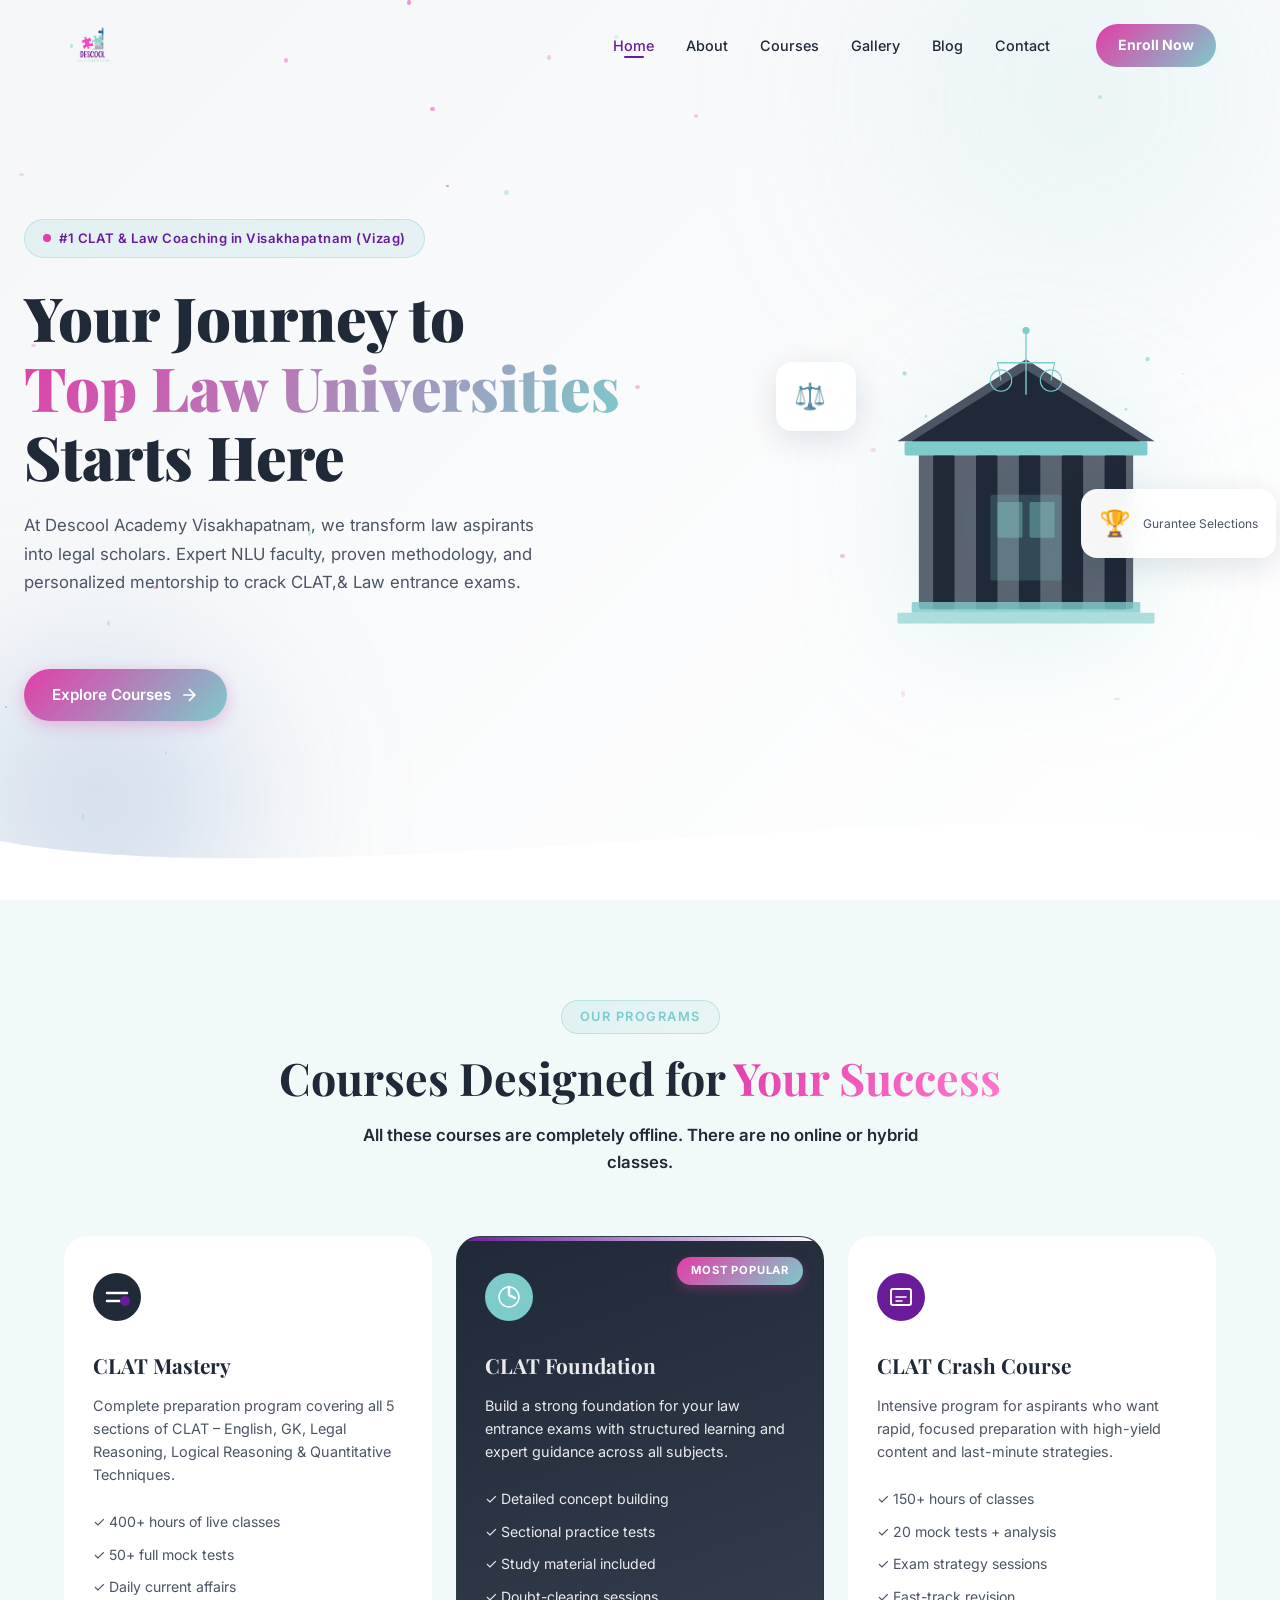
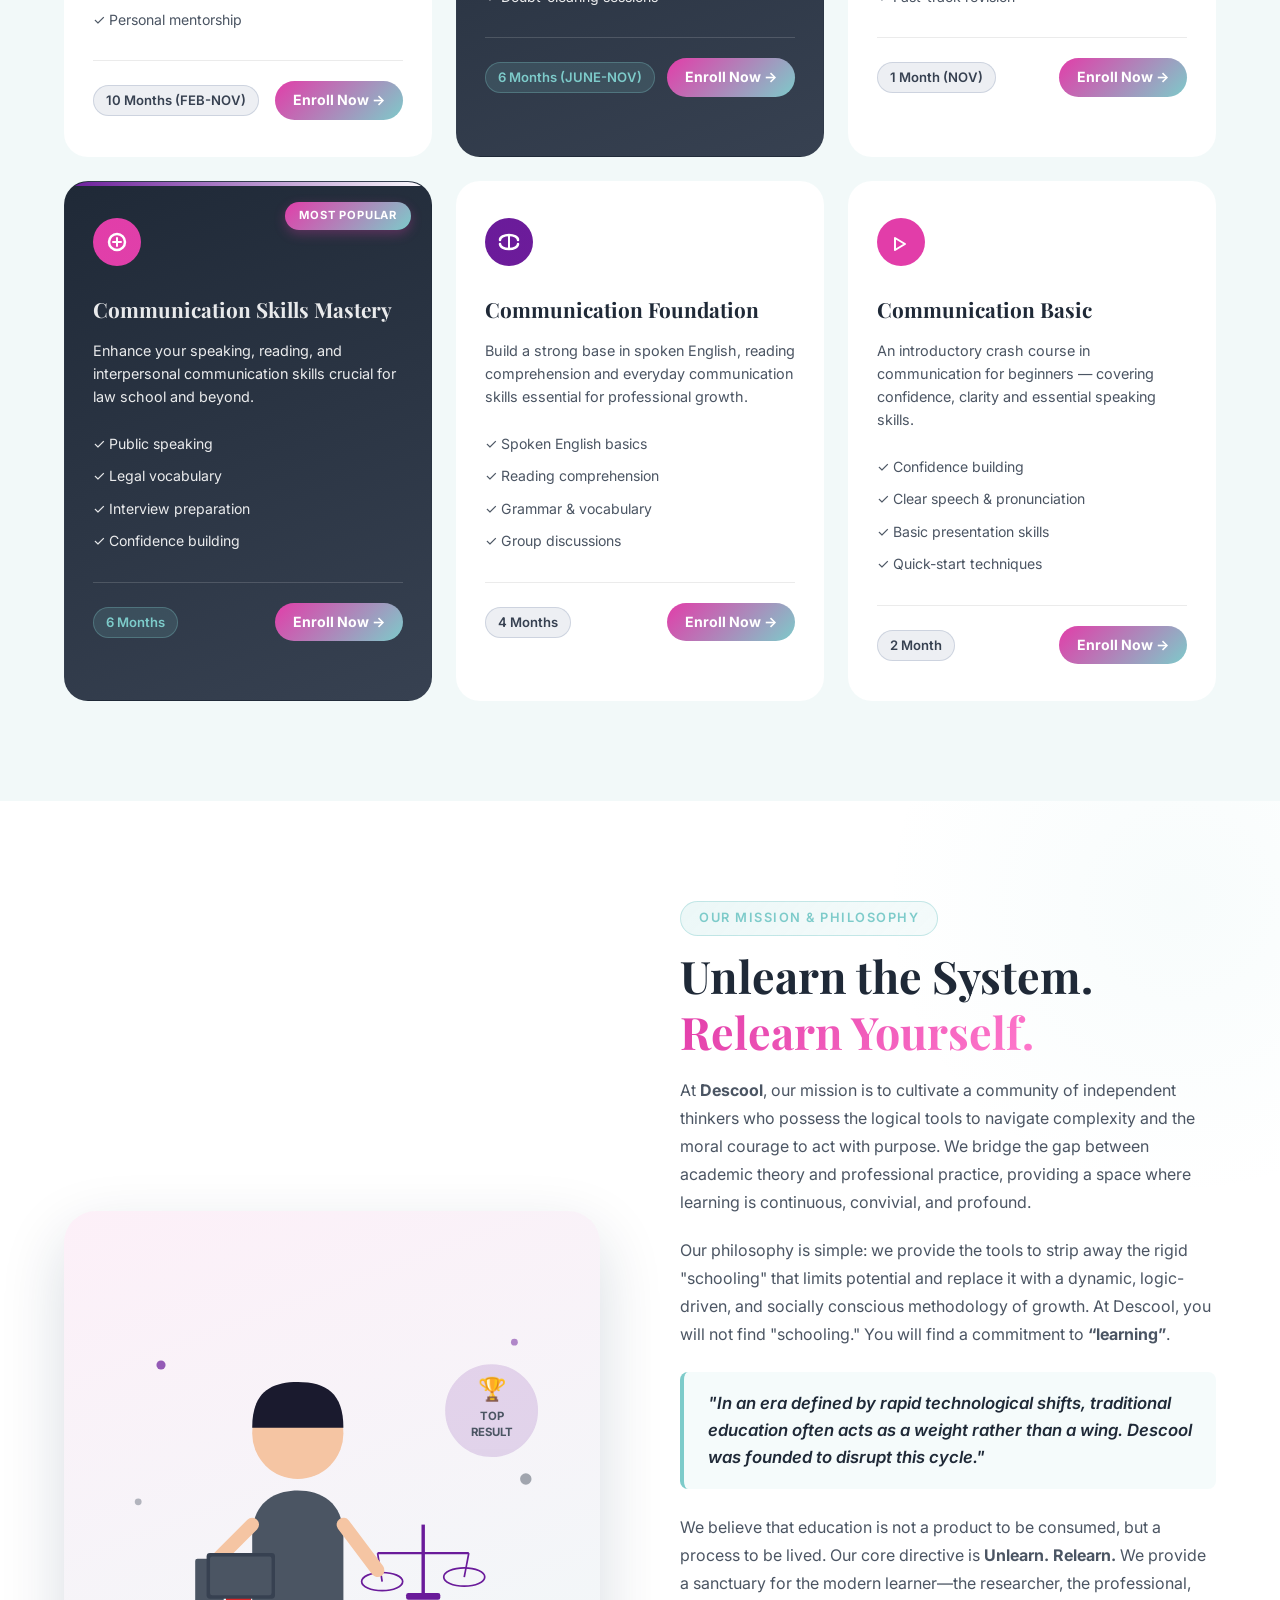
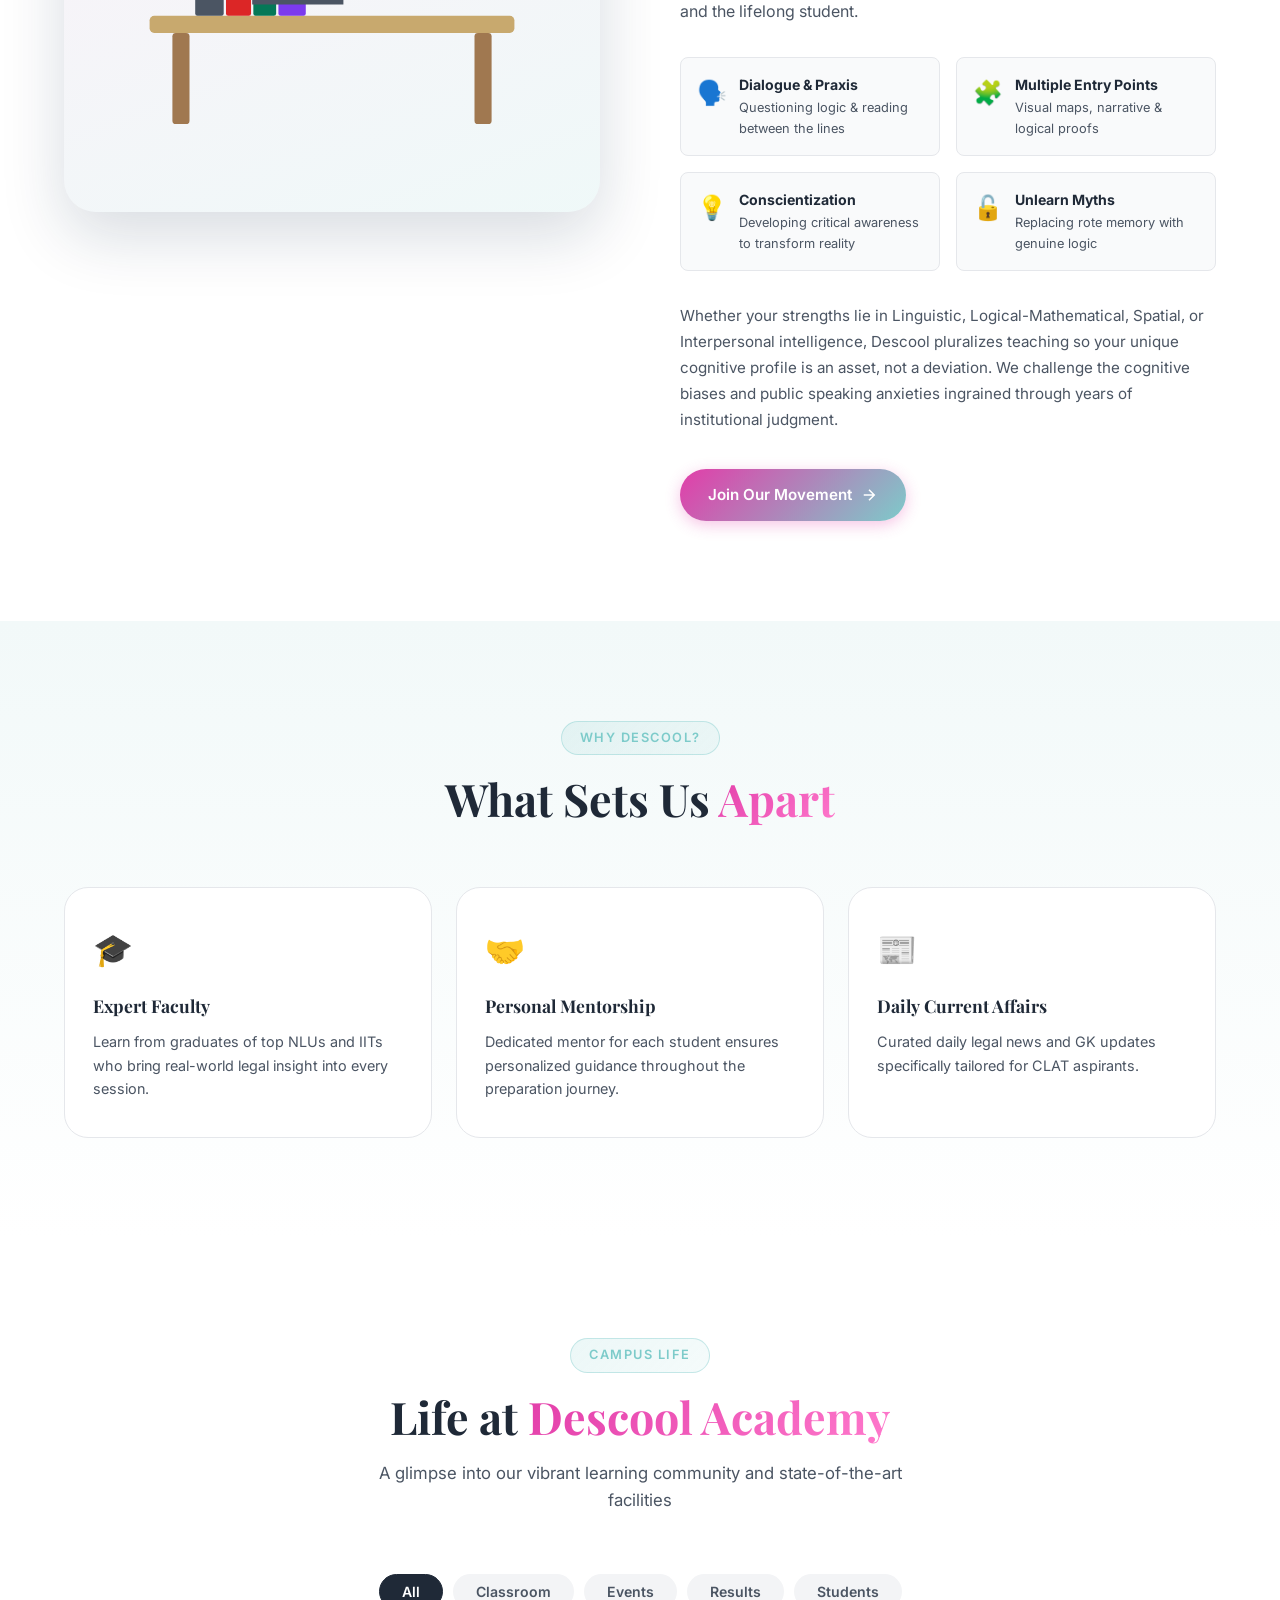
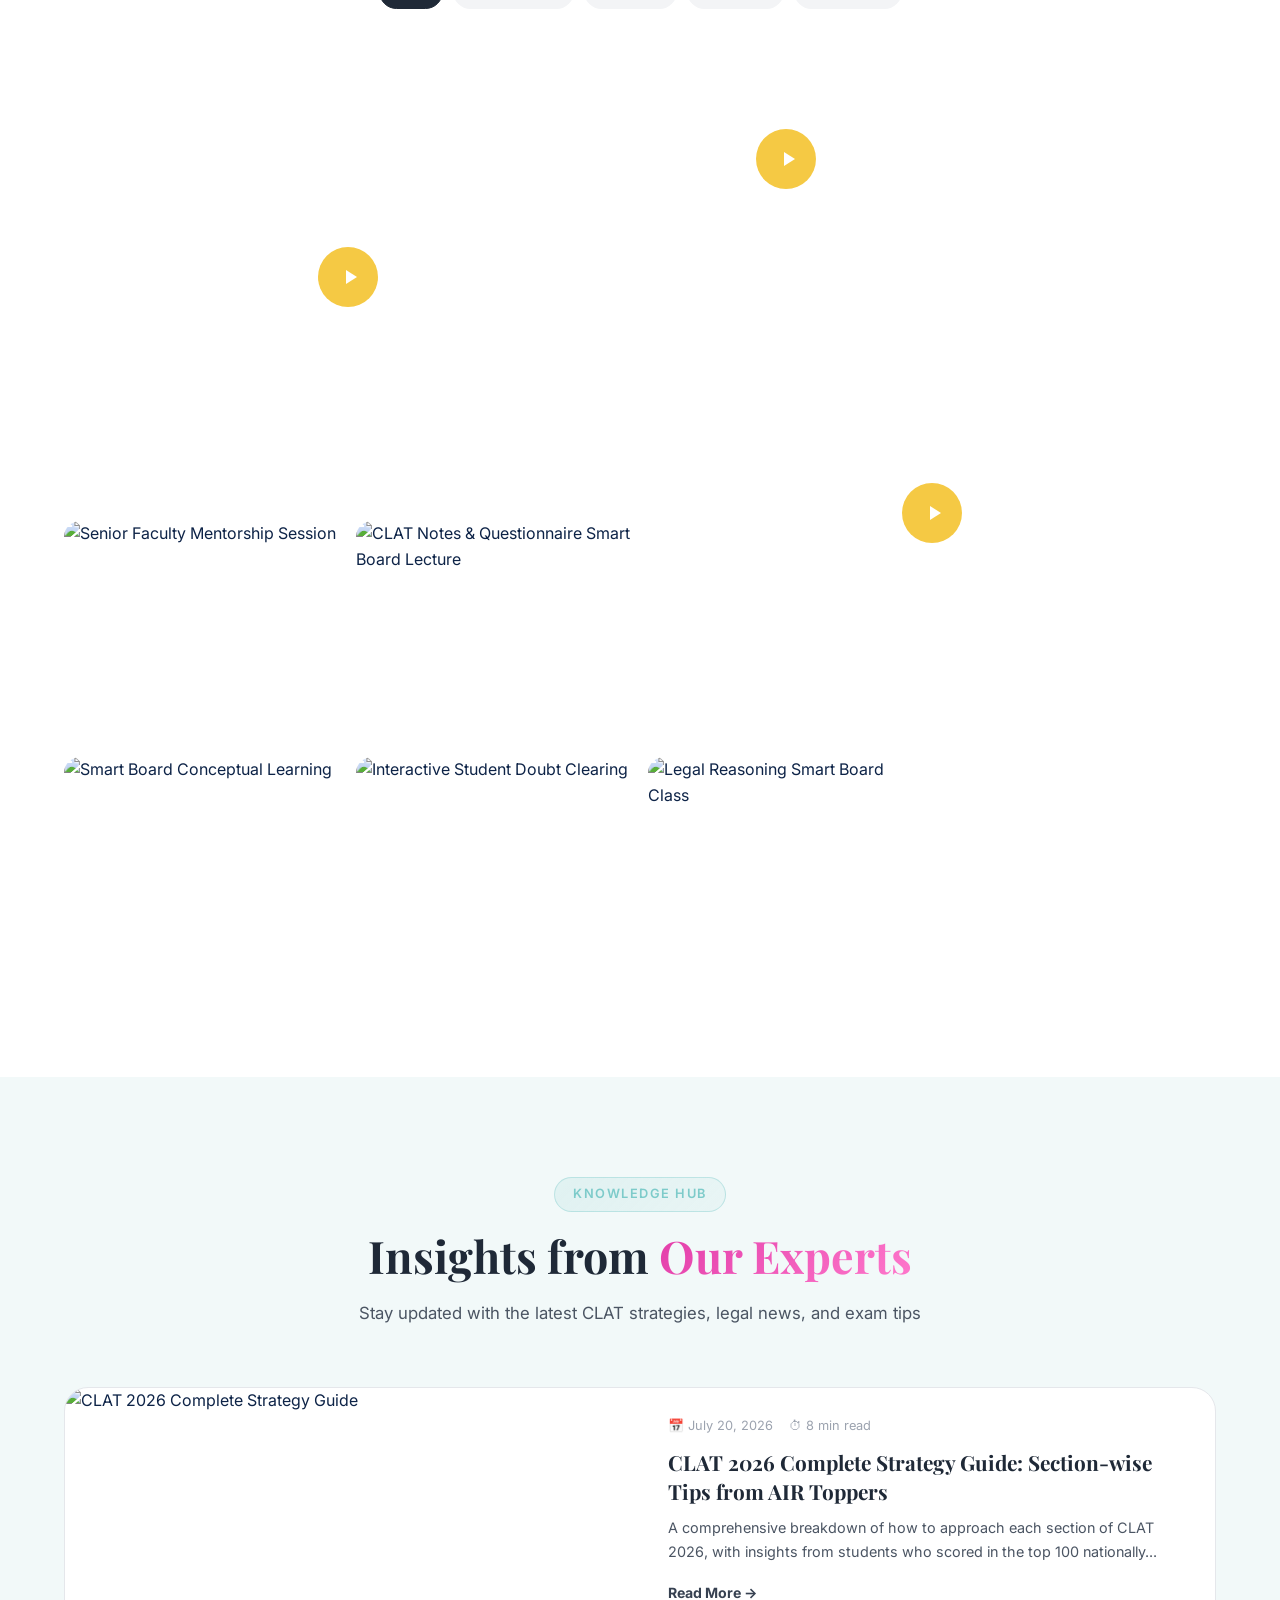
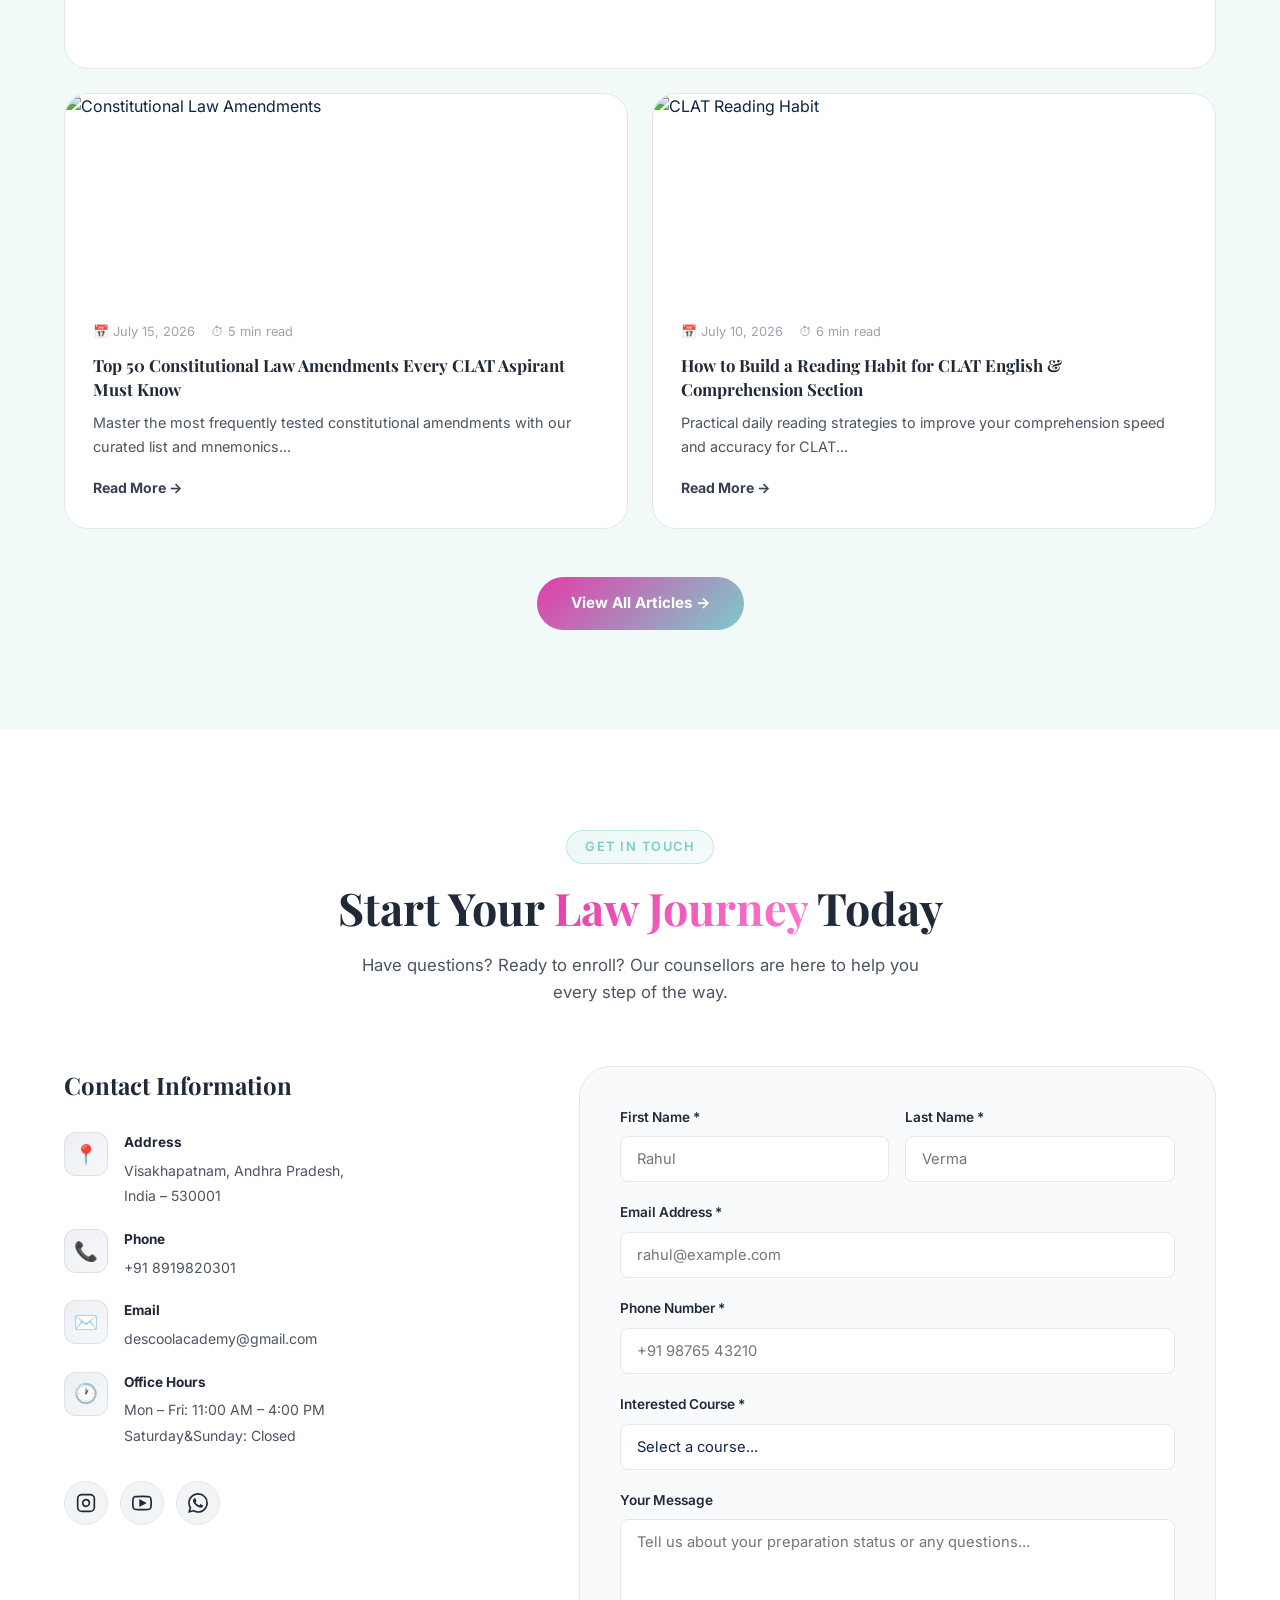
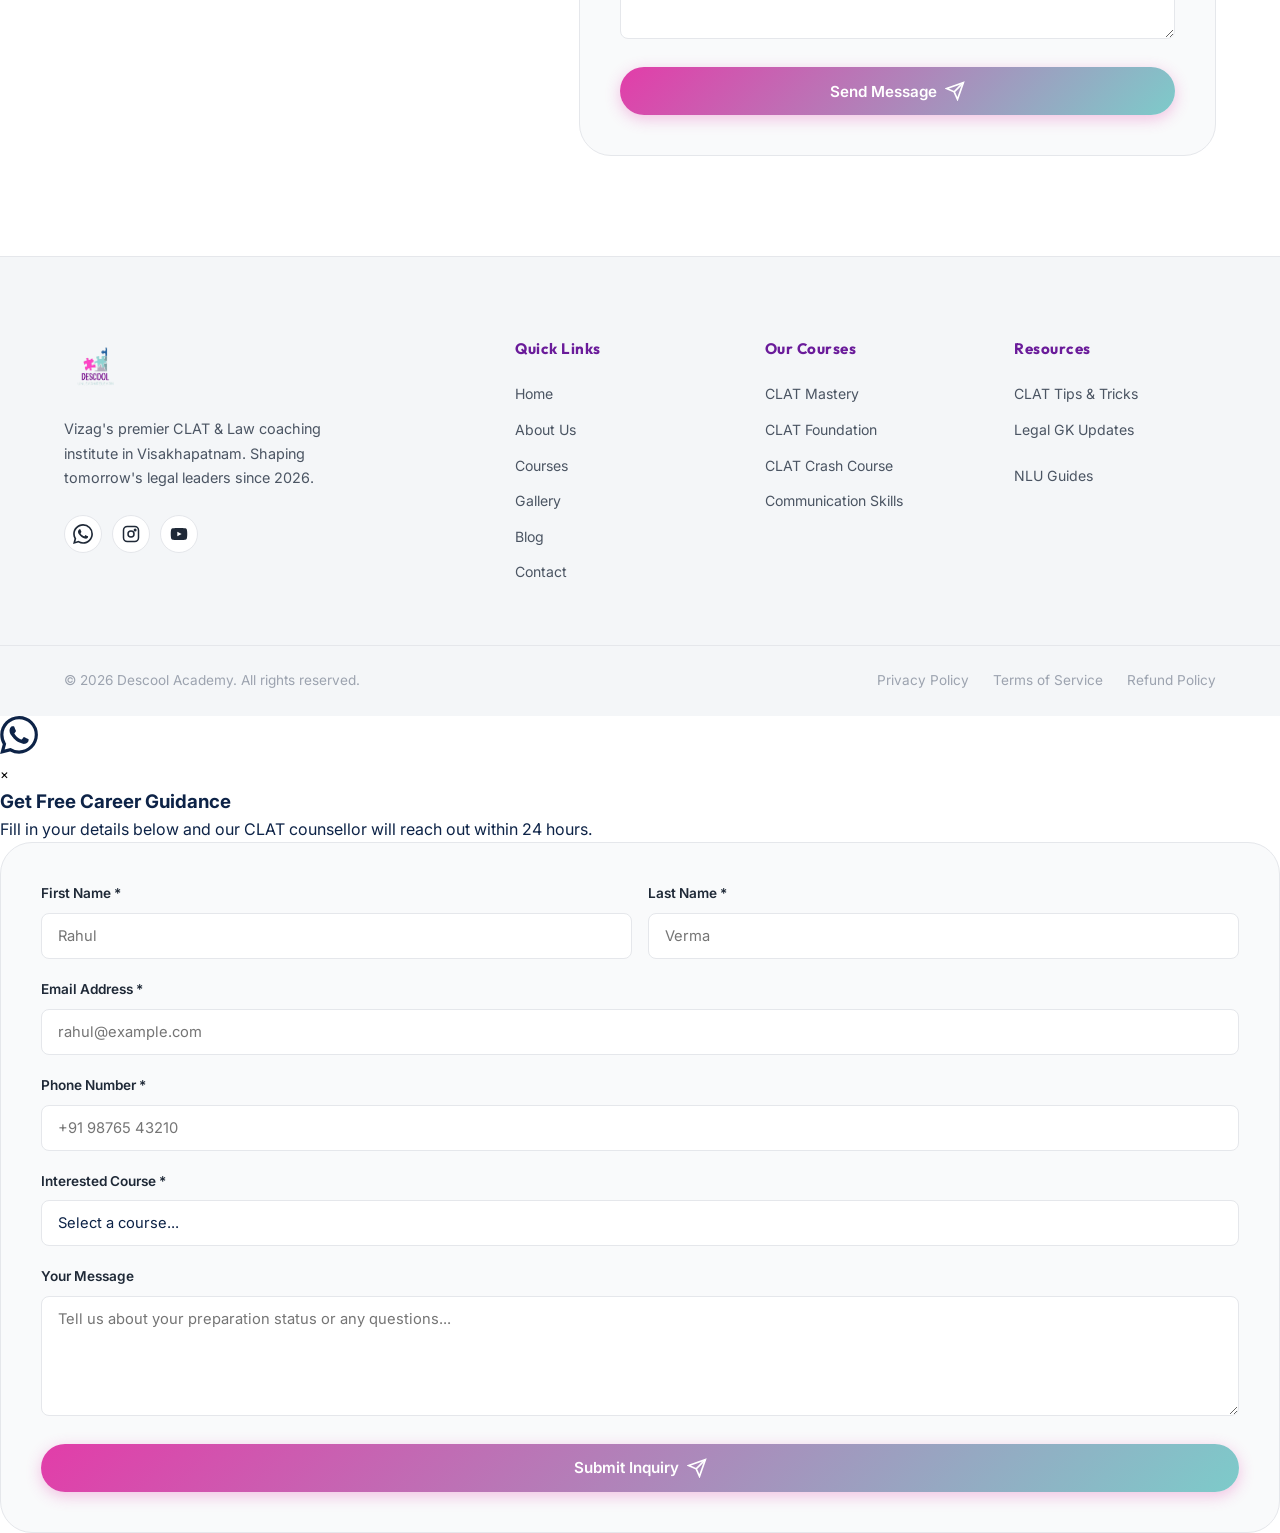
==== commit 86cb659e: "Update index.html" ====
--- a/index.html
+++ b/index.html
@@ -231,7 +231,7 @@
               <defs><linearGradient id="c3" x1="0" y1="0" x2="48" y2="48"><stop stop-color="var(--gold)"/><stop offset="1" stop-color="var(--gold)"/></linearGradient></defs>
             </svg>
           </div>
-          <h3>CLAT Crash </h3>
+          <h3>CLAT Crash Course</h3>
           <p>Intensive program for aspirants who want rapid, focused preparation with high-yield content and last-minute strategies.</p>
           <ul class="course-features">
             <li>✓ 150+ hours of classes</li>
@@ -279,7 +279,7 @@
               <defs><linearGradient id="c6" x1="0" y1="0" x2="48" y2="48"><stop stop-color="var(--gold)"/><stop offset="1" stop-color="var(--gold-light)"/></linearGradient></defs>
             </svg>
           </div>
-          <h3>Communication Skills Foundation</h3>
+          <h3>Communication Foundation</h3>
           <p>Build a strong base in spoken English, reading comprehension and everyday communication skills essential for professional growth.</p>
           <ul class="course-features">
             <li>✓ Spoken English basics</li>
@@ -288,7 +288,7 @@
             <li>✓ Group discussions</li>
           </ul>
           <div class="course-meta">
-            <span class="duration">3 Months</span>
+            <span class="duration">4 Months</span>
             <a href="#contact" class="btn-enroll">Enroll Now →</a>
           </div>
         </div>
@@ -301,7 +301,7 @@
               <defs><linearGradient id="c4" x1="0" y1="0" x2="48" y2="48"><stop stop-color="var(--gold-light)"/><stop offset="1" stop-color="var(--gold-light)"/></linearGradient></defs>
             </svg>
           </div>
-          <h3>Communication Skills Basic</h3>
+          <h3>Communication Basic</h3>
           <p>An introductory crash course in communication for beginners — covering confidence, clarity and essential speaking skills.</p>
           <ul class="course-features">
             <li>✓ Confidence building</li>
@@ -310,7 +310,7 @@
             <li>✓ Quick-start techniques</li>
           </ul>
           <div class="course-meta">
-            <span class="duration">1 Month</span>
+            <span class="duration">2 Month</span>
             <a href="#contact" class="btn-enroll">Enroll Now →</a>
           </div>
         </div>
@@ -443,25 +443,21 @@
       </div>
       <div class="why-grid">
         <div class="why-card">
-          <div class="why-num"></div>
           <div class="why-icon">🎓</div>
           <h3>Expert Faculty</h3>
           <p>Learn from graduates of top NLUs and IITs who bring real-world legal insight into every session.</p>
         </div>
         
         <div class="why-card">
-          <div class="why-num"></div>
           <div class="why-icon">🤝</div>
           <h3>Personal Mentorship</h3>
           <p>Dedicated mentor for each student ensures personalized guidance throughout the preparation journey.</p>
         </div>
         <div class="why-card">
-          <div class="why-num"></div>
           <div class="why-icon">📰</div>
           <h3>Daily Current Affairs</h3>
           <p>Curated daily legal news and GK updates specifically tailored for CLAT aspirants.</p>
         </div>
-        
       </div>
     </div>
   </section>
@@ -470,7 +466,7 @@
   <section class="gallery-section" id="gallery">
     <div class="container">
       <div class="section-header">
-        
+        <span class="section-tag">Campus Life</span>
         <h2 class="section-title">Life at <span class="highlight">Descool Academy</span></h2>
         <p class="section-desc">A glimpse into our vibrant learning community and state-of-the-art facilities</p>
       </div>
@@ -488,7 +484,7 @@
             <svg width="24" height="24" viewBox="0 0 24 24" fill="white"><path d="M8 5v14l11-7z"/></svg>
           </div>
           <div class="gallery-overlay">
-            <span class="gallery-label">Interactive Classroom Sessions (Video)</span>
+            <span class="gallery-label">Interactive Classroom Sessions (Video 1)</span>
           </div>
         </div>
         <div class="gallery-item" data-category="students" data-video-src="Images/video2.mp4">
@@ -497,43 +493,46 @@
             <svg width="24" height="24" viewBox="0 0 24 24" fill="white"><path d="M8 5v14l11-7z"/></svg>
           </div>
           <div class="gallery-overlay">
-            <span class="gallery-label">Group Study Sessions (Video)</span>
-          </div>
-        </div>
-        <div class="gallery-item" data-category="results">
-          <img src="https://images.unsplash.com/photo-1523240795612-9a054b0db644?auto=format&fit=crop&w=800&q=80" alt="CLAT 2024 Toppers" class="gallery-photo" />
+            <span class="gallery-label">Group Study Sessions (Video 2)</span>
+          </div>
+        </div>
+        <div class="gallery-item large" data-category="classroom" data-video-src="Images/video3.mp4">
+          <video src="Images/video3.mp4" class="gallery-photo" preload="metadata"></video>
+          <div class="play-icon-overlay">
+            <svg width="24" height="24" viewBox="0 0 24 24" fill="white"><path d="M8 5v14l11-7z"/></svg>
+          </div>
           <div class="gallery-overlay">
-            <span class="gallery-label">CLAT 2026 Toppers</span>
-          </div>
-        </div>
-        <div class="gallery-item" data-category="events">
-          <img src="https://images.unsplash.com/photo-1475721027785-f74eccf877e2?auto=format&fit=crop&w=800&q=80" alt="Annual Law Symposium" class="gallery-photo" />
+            <span class="gallery-label">Descool Academy Classroom Experience (Video 3)</span>
+          </div>
+        </div>
+        <div class="gallery-item" data-category="classroom">
+          <img src="Images/classroom-session1.jpg" alt="Senior Faculty Mentorship Session" class="gallery-photo" />
           <div class="gallery-overlay">
-            <span class="gallery-label">Annual Law Symposium</span>
+            <span class="gallery-label">Senior Faculty Mentorship Session</span>
+          </div>
+        </div>
+        <div class="gallery-item" data-category="classroom">
+          <img src="Images/clat-notes-lecture1.png" alt="CLAT Notes & Questionnaire Smart Board Lecture" class="gallery-photo" />
+          <div class="gallery-overlay">
+            <span class="gallery-label">CLAT Preparation Notes & Questionnaire</span>
+          </div>
+        </div>
+        <div class="gallery-item" data-category="classroom">
+          <img src="Images/classroom-session2.jpg" alt="Smart Board Conceptual Learning" class="gallery-photo" />
+          <div class="gallery-overlay">
+            <span class="gallery-label">Smart Board Conceptual Learning</span>
           </div>
         </div>
         <div class="gallery-item" data-category="students">
-          <img src="https://images.unsplash.com/photo-1455390582262-044cdead277a?auto=format&fit=crop&w=800&q=80" alt="Mock Court Practice" class="gallery-photo" />
+          <img src="Images/faculty-mentorship.jpg" alt="Interactive Student Doubt Clearing" class="gallery-photo" />
           <div class="gallery-overlay">
-            <span class="gallery-label">Mock Court Practice</span>
-          </div>
-        </div>
-        <div class="gallery-item large" data-category="events">
-          <img src="https://images.unsplash.com/photo-1517245386807-bb43f82c33c4?auto=format&fit=crop&w=1000&q=80" alt="Orientation Day 2024" class="gallery-photo" />
+            <span class="gallery-label">Interactive Student Doubt Clearing</span>
+          </div>
+        </div>
+        <div class="gallery-item" data-category="classroom">
+          <img src="Images/smartboard-lecture.png" alt="Legal Reasoning Smart Board Class" class="gallery-photo" />
           <div class="gallery-overlay">
-            <span class="gallery-label">Orientation Day 2026</span>
-          </div>
-        </div>
-        <div class="gallery-item" data-category="classroom" data-video-src="YOUR_VIDEO_URL_HERE.mp4">
-          <img src="https://images.unsplash.com/photo-1531482615713-2afd69097998?auto=format&fit=crop&w=800&q=80" alt="One-on-One Mentoring" class="gallery-photo" />
-          <div class="gallery-overlay">
-            <span class="gallery-label">One-on-One Mentoring</span>
-          </div>
-        </div>
-        <div class="gallery-item" data-category="results">
-          <img src="https://images.unsplash.com/photo-1541829070764-84a7d30dd3f3?auto=format&fit=crop&w=800&q=80" alt="NLU Placements 2024" class="gallery-photo" />
-          <div class="gallery-overlay">
-            <span class="gallery-label">NLU Placements 2026</span>
+            <span class="gallery-label">Legal Reasoning Smart Board Lecture</span>
           </div>
         </div>
       </div>
@@ -652,7 +651,7 @@
             <a href="https://youtube.com/@descoolacademy?si=E1gqNuxGwdZEv_II" class="social-btn" aria-label="YouTube">
               <svg width="20" height="20" viewBox="0 0 24 24" fill="none" stroke="currentColor" stroke-width="2"><path d="M22.54 6.42a2.78 2.78 0 00-1.95-1.96C18.88 4 12 4 12 4s-6.88 0-8.59.46a2.78 2.78 0 00-1.95 1.96A29 29 0 001 12a29 29 0 00.46 5.58A2.78 2.78 0 003.41 19.54C5.12 20 12 20 12 20s6.88 0 8.59-.46a2.78 2.78 0 001.95-1.96A29 29 0 0023 12a29 29 0 00-.46-5.58z"/><polygon points="9.75 15.02 15.5 12 9.75 8.98 9.75 15.02" fill="currentColor"/></svg>
             </a>
-            <a href="https://wa.me/message/3HBM4U73WHXDD1" class="social-btn" aria-label="WhatsApp">
+            <a href="https://wa.me/918919820301?text=Hi,%20Need%20some%20details%20regarding%20Courses" target="_blank" rel="noopener noreferrer" class="social-btn" aria-label="WhatsApp">
               <svg width="20" height="20" viewBox="0 0 24 24" fill="currentColor"><path d="M17.472 14.382c-.297-.149-1.758-.867-2.03-.967-.273-.099-.471-.148-.67.15-.197.297-.767.966-.94 1.164-.173.199-.347.223-.644.075-.297-.15-1.255-.463-2.39-1.475-.883-.788-1.48-1.761-1.653-2.059-.173-.297-.018-.458.13-.606.134-.133.298-.347.446-.52.149-.174.198-.298.298-.497.099-.198.05-.371-.025-.52-.075-.149-.669-1.612-.916-2.207-.242-.579-.487-.5-.669-.51-.173-.008-.371-.01-.57-.01-.198 0-.52.074-.792.372-.272.297-1.04 1.016-1.04 2.479 0 1.462 1.065 2.875 1.213 3.074.149.198 2.096 3.2 5.077 4.487.709.306 1.262.489 1.694.625.712.227 1.36.195 1.871.118.571-.085 1.758-.719 2.006-1.413.248-.694.248-1.289.173-1.413-.074-.124-.272-.198-.57-.347m-5.421 7.403h-.004a9.87 9.87 0 01-5.031-1.378l-.361-.214-3.741.982.998-3.648-.235-.374a9.86 9.86 0 01-1.51-5.26c.001-5.45 4.436-9.884 9.888-9.884 2.64 0 5.122 1.03 6.988 2.898a9.825 9.825 0 012.893 6.994c-.003 5.45-4.437 9.884-9.885 9.884m8.413-18.297A11.815 11.815 0 0012.05 0C5.495 0 .16 5.335.157 11.892c0 2.096.547 4.142 1.588 5.945L.057 24l6.305-1.654a11.882 11.882 0 005.683 1.448h.005c6.554 0 11.89-5.335 11.893-11.893a11.821 11.821 0 00-3.48-8.413z"/></svg>
             </a>
           </div>
@@ -714,15 +713,15 @@
           <a href="#home" class="nav-logo footer-logo">
             <img src="Images/logo-removebg-preview.png" alt="Descool Logo" style="height: 60px;" />
           </a>
-          <p>Vizag premier CLAT & Law coaching institute in Visakhapatnam. Shaping tomorrow's legal leaders since 2026.</p>
+          <p>Vizag's premier CLAT & Law coaching institute in Visakhapatnam. Shaping tomorrow's legal leaders since 2026.</p>
           <div class="footer-social">
-            <a href="https://wa.me/message/3HBM4U73WHXDD1" class="social-btn" aria-label="WhatsApp">
+            <a href="https://wa.me/918919820301?text=Hi,%20Need%20some%20details%20regarding%20Courses" target="_blank" rel="noopener noreferrer" class="social-btn" aria-label="WhatsApp">
               <svg width="20" height="20" viewBox="0 0 24 24" fill="currentColor"><path d="M17.472 14.382c-.297-.149-1.758-.867-2.03-.967-.273-.099-.471-.148-.67.15-.197.297-.767.966-.94 1.164-.173.199-.347.223-.644.075-.297-.15-1.255-.463-2.39-1.475-.883-.788-1.48-1.761-1.653-2.059-.173-.297-.018-.458.13-.606.134-.133.298-.347.446-.52.149-.174.198-.298.298-.497.099-.198.05-.371-.025-.52-.075-.149-.669-1.612-.916-2.207-.242-.579-.487-.5-.669-.51-.173-.008-.371-.01-.57-.01-.198 0-.52.074-.792.372-.272.297-1.04 1.016-1.04 2.479 0 1.462 1.065 2.875 1.213 3.074.149.198 2.096 3.2 5.077 4.487.709.306 1.262.489 1.694.625.712.227 1.36.195 1.871.118.571-.085 1.758-.719 2.006-1.413.248-.694.248-1.289.173-1.413-.074-.124-.272-.198-.57-.347m-5.421 7.403h-.004a9.87 9.87 0 01-5.031-1.378l-.361-.214-3.741.982.998-3.648-.235-.374a9.86 9.86 0 01-1.51-5.26c.001-5.45 4.436-9.884 9.888-9.884 2.64 0 5.122 1.03 6.988 2.898a9.825 9.825 0 012.893 6.994c-.003 5.45-4.437 9.884-9.885 9.884m8.413-18.297A11.815 11.815 0 0012.05 0C5.495 0 .16 5.335.157 11.892c0 2.096.547 4.142 1.588 5.945L.057 24l6.305-1.654a11.882 11.882 0 005.683 1.448h.005c6.554 0 11.89-5.335 11.893-11.893a11.821 11.821 0 00-3.48-8.413z"/></svg>
             </a>
-            <a href="https://www.instagram.com/descoolacademy?igsh=MWNzNDIwaGtqOWR1Zg==" aria-label="Instagram">
+            <a href="https://www.instagram.com/descoolacademy?igsh=MWNzNDIwaGtqOWR1Zg==" target="_blank" rel="noopener noreferrer" class="social-btn" aria-label="Instagram">
               <svg width="18" height="18" viewBox="0 0 24 24" fill="none" stroke="currentColor" stroke-width="2"><rect x="2" y="2" width="20" height="20" rx="5"/><circle cx="12" cy="12" r="4"/><circle cx="17.5" cy="6.5" r="1" fill="currentColor"/></svg>
             </a>
-            <a href="https://youtube.com/@descoolacademy?si=E1gqNuxGwdZEv_II" aria-label="YouTube">
+            <a href="https://youtube.com/@descoolacademy?si=E1gqNuxGwdZEv_II" target="_blank" rel="noopener noreferrer" class="social-btn" aria-label="YouTube">
               <svg width="18" height="18" viewBox="0 0 24 24" fill="currentColor"><path d="M22.54 6.42a2.78 2.78 0 00-1.95-1.96C18.88 4 12 4 12 4s-6.88 0-8.59.46a2.78 2.78 0 00-1.95 1.96A29 29 0 001 12a29 29 0 00.46 5.58A2.78 2.78 0 003.41 19.54C5.12 20 12 20 12 20s6.88 0 8.59-.46a2.78 2.78 0 001.95-1.96A29 29 0 0023 12a29 29 0 00-.46-5.58z"/><polygon points="9.75 15.02 15.5 12 9.75 8.98" fill="white"/></svg>
             </a>
           </div>
@@ -744,16 +743,15 @@
             <li><a href="#courses">CLAT Mastery</a></li>
             <li><a href="#courses">CLAT Foundation</a></li>
             <li><a href="#courses">CLAT Crash Course</a></li>
-            <li><a href="#courses">Communication Skills Mastery</a></li>
+            <li><a href="#courses">Communication Skills</a></li>
           </ul>
         </div>
         <div class="footer-col">
           <h4>Resources</h4>
           <ul>
             <li><a href="#blog">CLAT Tips & Tricks</a></li>
-            <li><a href="#blog">Legal GK Updates</a></li>
+            <li><a href="#blog">Legal GK Updates</li>
             <li><a href="#blog">NLU Guides</a></li>
-            
           </ul>
         </div>
       </div>
@@ -775,6 +773,74 @@
     <svg width="20" height="20" viewBox="0 0 24 24" fill="none" stroke="currentColor" stroke-width="2.5"><path d="M18 15l-6-6-6 6"/></svg>
   </button>
 
+  <!-- Floating WhatsApp Button (Static on Scroll) -->
+  <a href="https://wa.me/918919820301?text=Hi,%20Need%20some%20details%20regarding%20Courses" 
+     target="_blank" 
+     rel="noopener noreferrer" 
+     class="whatsapp-float-btn" 
+     aria-label="Chat on WhatsApp"
+     id="whatsappBtn">
+    <svg width="38" height="38" viewBox="0 0 24 24" fill="currentColor">
+      <path d="M17.472 14.382c-.297-.149-1.758-.867-2.03-.967-.273-.099-.471-.148-.67.15-.197.297-.767.966-.94 1.164-.173.199-.347.223-.644.075-.297-.15-1.255-.463-2.39-1.475-.883-.788-1.48-1.761-1.653-2.059-.173-.297-.018-.458.13-.606.134-.133.298-.347.446-.52.149-.174.198-.298.298-.497.099-.198.05-.371-.025-.52-.075-.149-.669-1.612-.916-2.207-.242-.579-.487-.5-.669-.51-.173-.008-.371-.01-.57-.01-.198 0-.52.074-.792.372-.272.297-1.04 1.016-1.04 2.479 0 1.462 1.065 2.875 1.213 3.074.149.198 2.096 3.2 5.077 4.487.709.306 1.262.489 1.694.625.712.227 1.36.195 1.871.118.571-.085 1.758-.719 2.006-1.413.248-.694.248-1.289.173-1.413-.074-.124-.272-.198-.57-.347m-5.421 7.403h-.004a9.87 9.87 0 01-5.031-1.378l-.361-.214-3.741.982.998-3.648-.235-.374a9.86 9.86 0 01-1.51-5.26c.001-5.45 4.436-9.884 9.888-9.884 2.64 0 5.122 1.03 6.988 2.898a9.825 9.825 0 012.893 6.994c-.003 5.45-4.437 9.884-9.885 9.884m8.413-18.297A11.815 11.815 0 0012.05 0C5.495 0 .16 5.335.157 11.892c0 2.096.547 4.142 1.588 5.945L.057 24l6.305-1.654a11.882 11.882 0 005.683 1.448h.005c6.554 0 11.89-5.335 11.893-11.893a11.821 11.821 0 00-3.48-8.413z"/>
+    </svg>
+  </a>
+
+  <!-- ===== CONTACT POPUP MODAL (Auto 5s) ===== -->
+  <div class="contact-modal-overlay" id="contactModal">
+    <div class="contact-modal-container">
+      <button class="contact-modal-close" id="contactModalClose" aria-label="Close Inquiry Form">&times;</button>
+      <div class="contact-modal-header">
+        <h3>Get Free Career Guidance</h3>
+        <p>Fill in your details below and our CLAT counsellor will reach out within 24 hours.</p>
+      </div>
+      <form class="contact-form modal-form" id="popupContactForm" novalidate>
+        <!-- Web3Forms Configuration -->
+        <input type="hidden" name="access_key" value="92bfca62-08c3-4368-953b-3f81a3c10264" />
+        <input type="hidden" name="subject" value="New Popup Inquiry - Descool Academy" />
+        <input type="hidden" name="from_name" value="Descool Academy Website Popup" />
+        <div class="form-row">
+          <div class="form-group">
+            <label for="popFirstName">First Name *</label>
+            <input type="text" id="popFirstName" name="firstName" placeholder="Rahul" required />
+          </div>
+          <div class="form-group">
+            <label for="popLastName">Last Name *</label>
+            <input type="text" id="popLastName" name="lastName" placeholder="Verma" required />
+          </div>
+        </div>
+        <div class="form-group">
+          <label for="popEmail">Email Address *</label>
+          <input type="email" id="popEmail" name="email" placeholder="rahul@example.com" required />
+        </div>
+        <div class="form-group">
+          <label for="popPhone">Phone Number *</label>
+          <input type="tel" id="popPhone" name="phone" placeholder="+91 98765 43210" required />
+        </div>
+        <div class="form-group">
+          <label for="popCourse">Interested Course *</label>
+          <select id="popCourse" name="course" required>
+            <option value="">Select a course...</option>
+            <option value="clat-mastery">CLAT Mastery (10 Months)</option>
+            <option value="clat-foundation">CLAT Foundation (6 Months)</option>
+            <option value="clat-crash">CLAT Crash Course (1 Month)</option>
+            <option value="comm-skills">Communication Skills Mastery</option>
+          </select>
+        </div>
+        <div class="form-group">
+          <label for="popMessage">Your Message</label>
+          <textarea id="popMessage" name="message" rows="3" placeholder="Tell us about your preparation status or any questions..."></textarea>
+        </div>
+        <button type="submit" class="btn btn-primary btn-full" id="popSubmitBtn">
+          <span>Submit Inquiry</span>
+          <svg width="20" height="20" viewBox="0 0 24 24" fill="none" stroke="currentColor" stroke-width="2"><line x1="22" y1="2" x2="11" y2="13"/><polygon points="22 2 15 22 11 13 2 9 22 2"/></svg>
+        </button>
+        <div class="form-success" id="popFormSuccess">
+          ✅ Thank you! We'll contact you within 24 hours.
+        </div>
+      </form>
+    </div>
+  </div>
+
   <script src="script.js"></script>
 </body>
 </html>
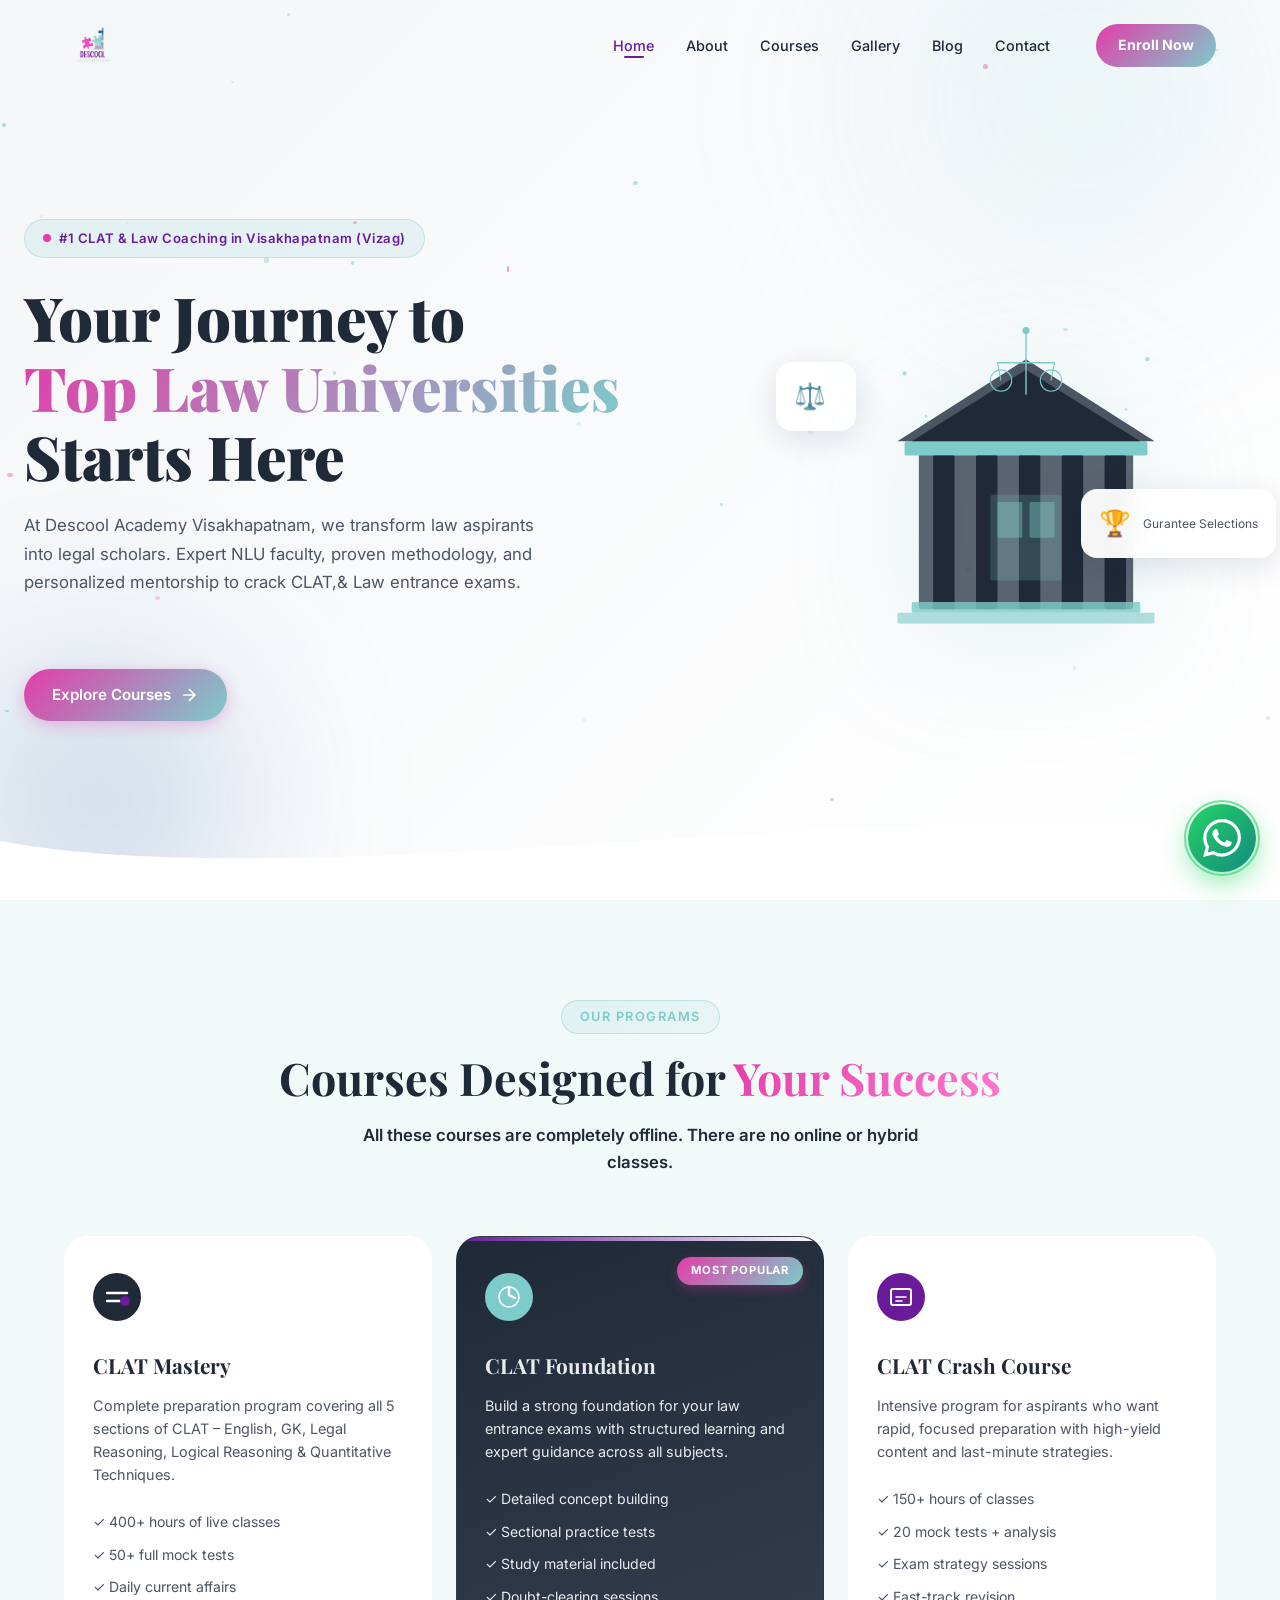
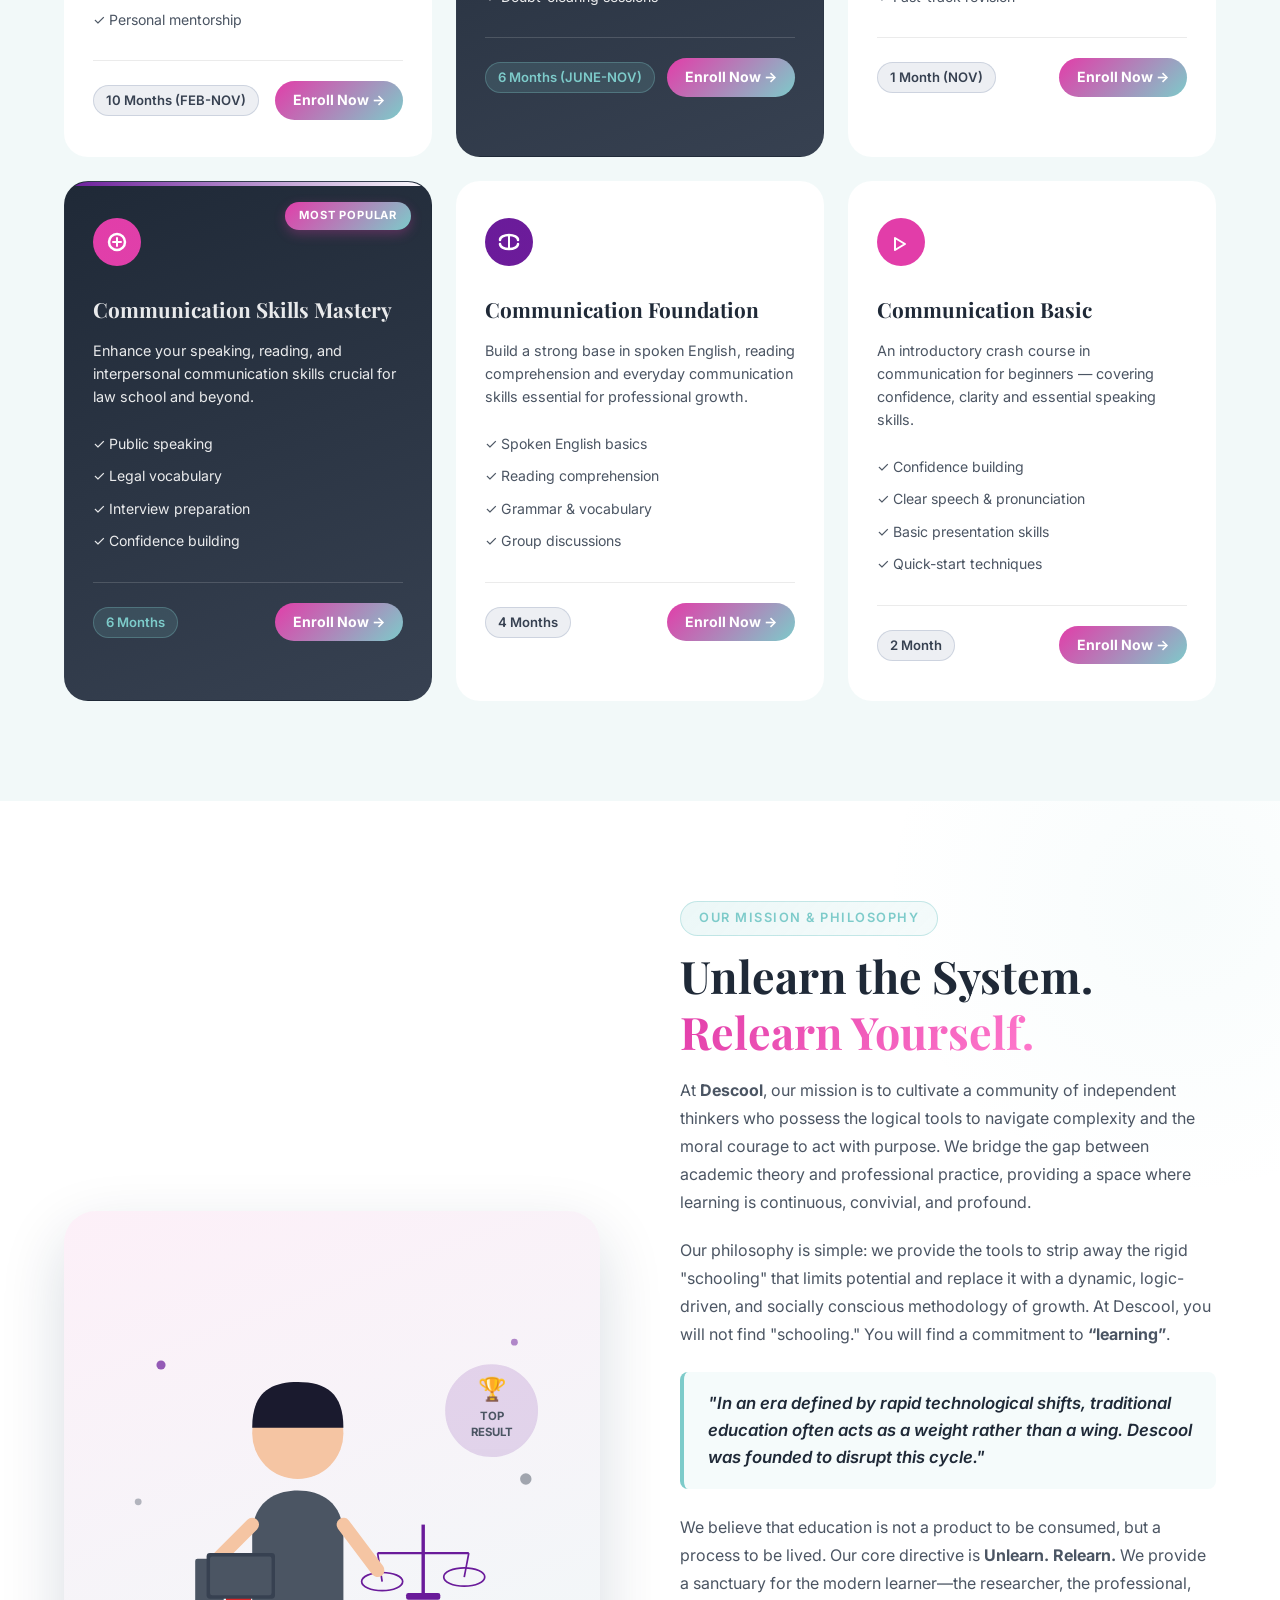
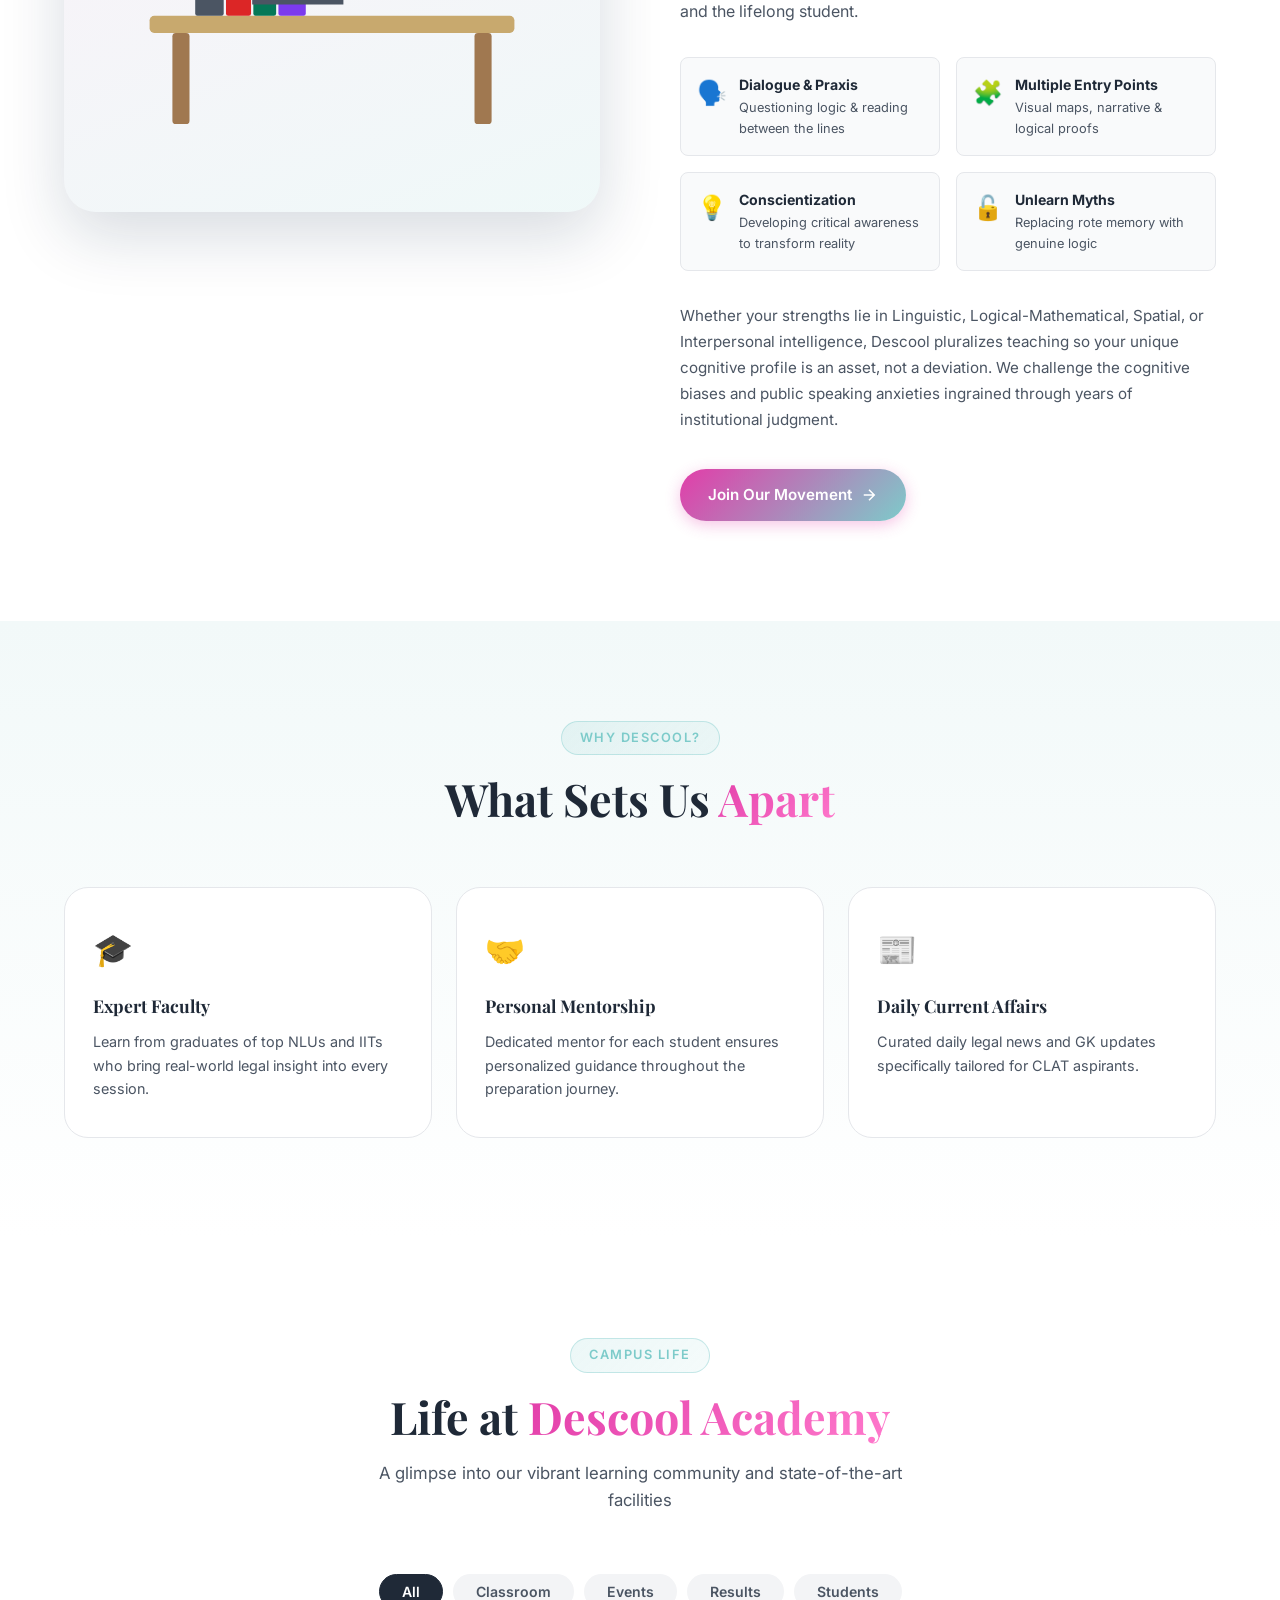
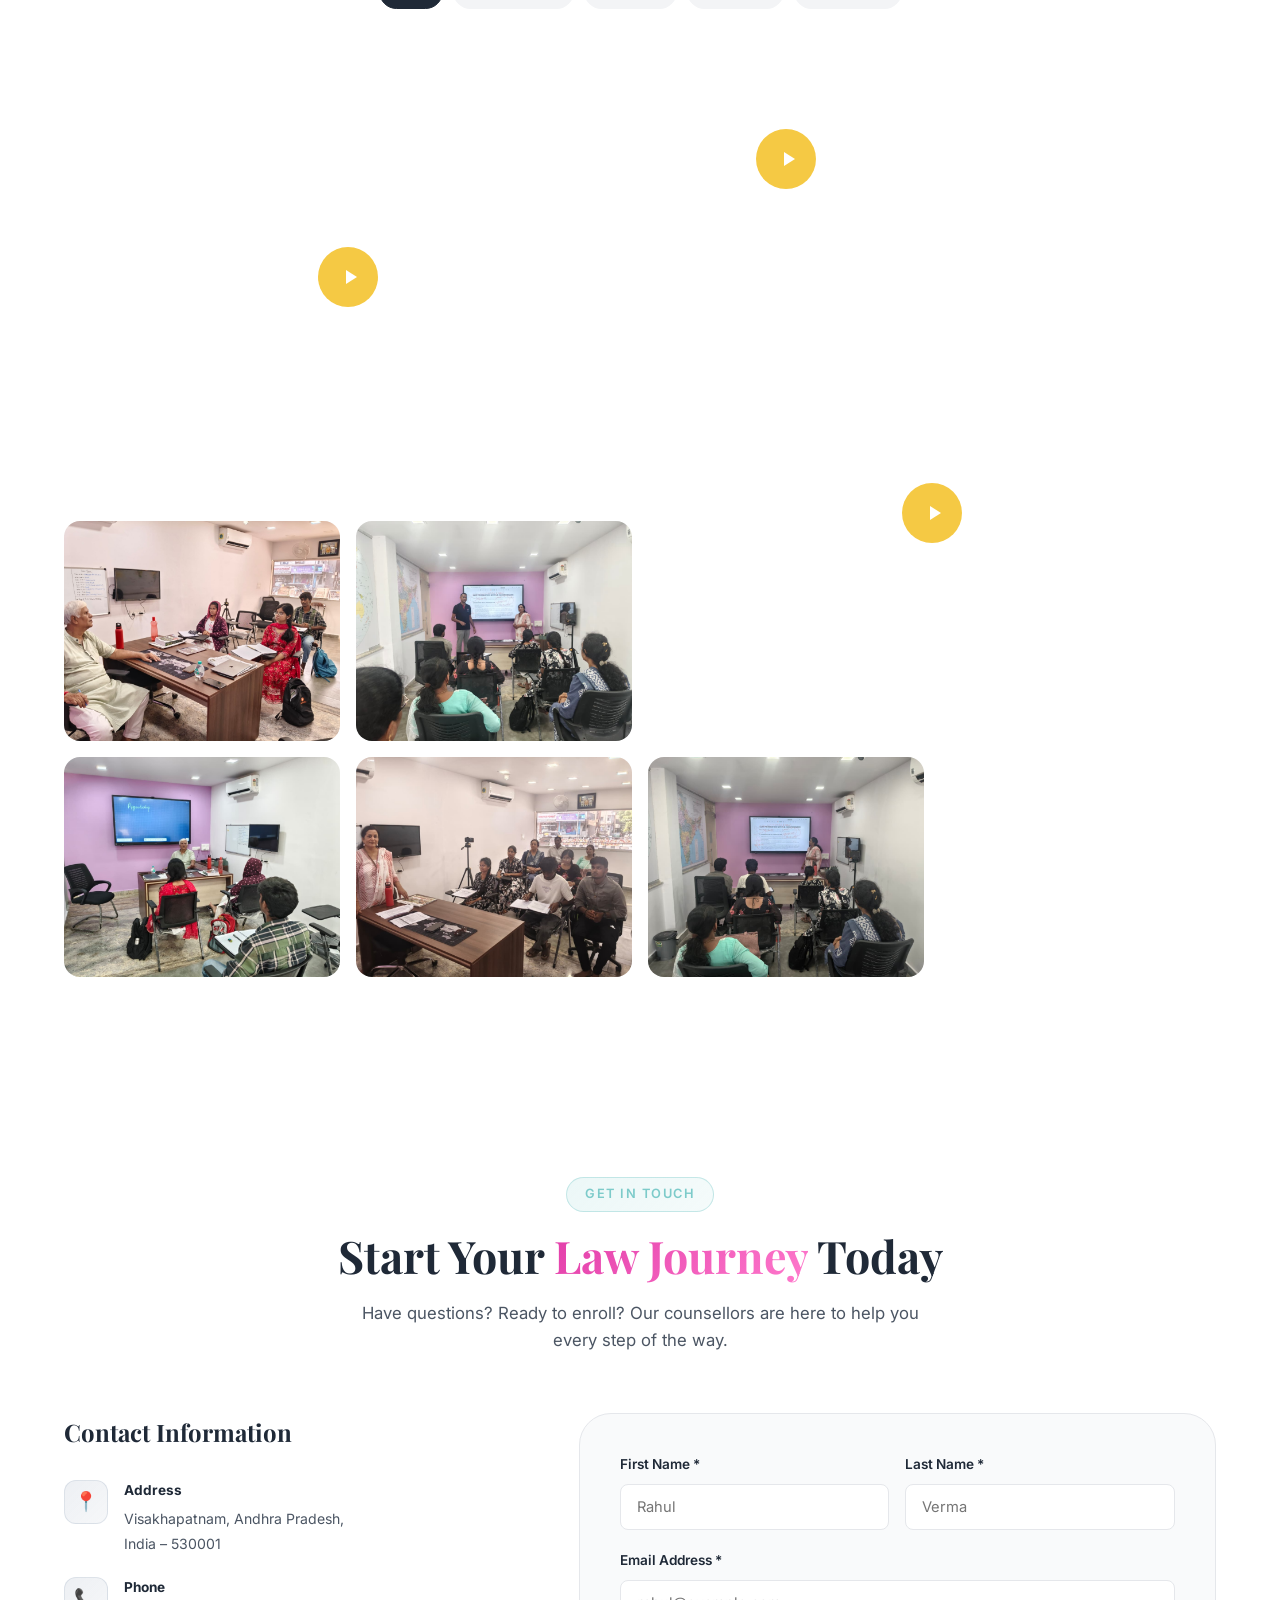
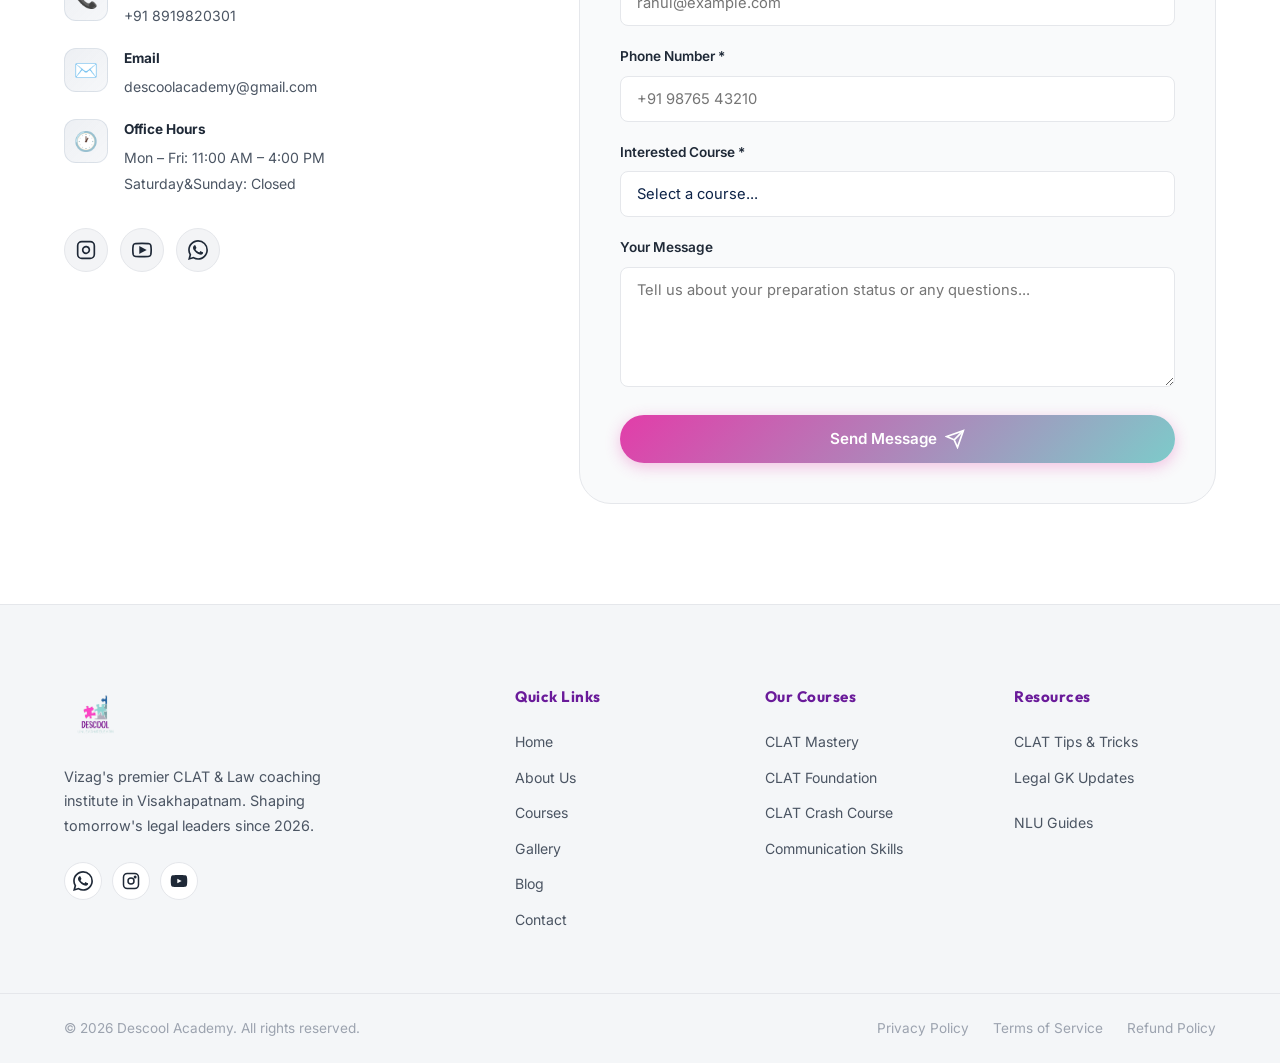
==== commit 0bc5c557: "Update index.html" ====
--- a/index.html
+++ b/index.html
@@ -540,67 +540,7 @@
   </section>
 
 
-  <!-- ===== BLOG SECTION ===== -->
-  <section class="blog-section" id="blog">
-    <div class="container">
-      <div class="section-header">
-        <span class="section-tag">Knowledge Hub</span>
-        <h2 class="section-title">Insights from <span class="highlight">Our Experts</span></h2>
-        <p class="section-desc">Stay updated with the latest CLAT strategies, legal news, and exam tips</p>
-      </div>
-      <div class="blog-grid">
-        <article class="blog-card featured-blog">
-          <div class="blog-img">
-            <img src="https://images.unsplash.com/photo-1589829545856-d10d557cf95f?auto=format&fit=crop&w=1000&q=80" alt="CLAT 2026 Complete Strategy Guide" class="blog-photo" />
-            <span class="blog-category-tag">CLAT Strategy</span>
-          </div>
-          <div class="blog-body">
-            <div class="blog-meta">
-              <span class="blog-date">📅 July 20, 2026</span>
-              <span class="blog-read">⏱ 8 min read</span>
-            </div>
-            <h3><a href="blog-clat-strategy.html">CLAT 2026 Complete Strategy Guide: Section-wise Tips from AIR Toppers</a></h3>
-            <p>A comprehensive breakdown of how to approach each section of CLAT 2026, with insights from students who scored in the top 100 nationally...</p>
-            <a href="blog-clat-strategy.html" class="blog-link">Read More →</a>
-          </div>
-        </article>
-        <article class="blog-card">
-          <div class="blog-img">
-            <img src="https://images.unsplash.com/photo-1453728013993-6d66e9c9123a?auto=format&fit=crop&w=800&q=80" alt="Constitutional Law Amendments" class="blog-photo" />
-            <span class="blog-category-tag">Legal GK</span>
-          </div>
-          <div class="blog-body">
-            <div class="blog-meta">
-              <span class="blog-date">📅 July 15, 2026</span>
-              <span class="blog-read">⏱ 5 min read</span>
-            </div>
-            <h3><a href="#">Top 50 Constitutional Law Amendments Every CLAT Aspirant Must Know</a></h3>
-            <p>Master the most frequently tested constitutional amendments with our curated list and mnemonics...</p>
-            <a href="#" class="blog-link">Read More →</a>
-          </div>
-        </article>
-        <article class="blog-card">
-          <div class="blog-img">
-            <img src="https://images.unsplash.com/photo-1456513080510-7bf3a84b82f8?auto=format&fit=crop&w=800&q=80" alt="CLAT Reading Habit" class="blog-photo" />
-            <span class="blog-category-tag">Exam Prep</span>
-          </div>
-          <div class="blog-body">
-            <div class="blog-meta">
-              <span class="blog-date">📅 July 10, 2026</span>
-              <span class="blog-read">⏱ 6 min read</span>
-            </div>
-            <h3><a href="#">How to Build a Reading Habit for CLAT English & Comprehension Section</a></h3>
-            <p>Practical daily reading strategies to improve your comprehension speed and accuracy for CLAT...</p>
-            <a href="#" class="blog-link">Read More →</a>
-          </div>
-        </article>
-
-      </div>
-      <div class="blog-cta">
-        <a href="blog-clat-strategy.html" class="btn btn-outline-dark">View All Articles →</a>
-      </div>
-    </div>
-  </section>
+  
 
   <!-- ===== CONTACT SECTION ===== -->
   <section class="contact-section" id="contact">
--- a/style.css
+++ b/style.css
@@ -1692,8 +1692,8 @@
 /* Back to top */
 .back-to-top {
   position: fixed;
-  bottom: 32px;
-  right: 32px;
+  bottom: 108px;
+  right: 34px;
   width: 48px;
   height: 48px;
   border-radius: 50%;
@@ -1718,6 +1718,156 @@
 .back-to-top:hover {
   transform: translateY(-4px);
   box-shadow: 0 16px 40px rgba(125,203,202,0.4);
+}
+
+/* =============================================
+   FLOATING WHATSAPP BUTTON (STATIC ON SCROLL)
+   ============================================= */
+.whatsapp-float-btn {
+  position: fixed;
+  bottom: 28px;
+  right: 24px;
+  z-index: 1000;
+  width: 68px;
+  height: 68px;
+  background: linear-gradient(135deg, #25D366, #128C7E);
+  color: #ffffff;
+  border-radius: 50%;
+  display: flex;
+  align-items: center;
+  justify-content: center;
+  box-shadow: 0 10px 28px rgba(37, 211, 102, 0.5);
+  text-decoration: none;
+  transition: all 0.3s ease;
+  cursor: pointer;
+}
+
+.whatsapp-float-btn:hover {
+  transform: scale(1.1) translateY(-2px);
+  box-shadow: 0 14px 36px rgba(37, 211, 102, 0.65);
+  color: #ffffff;
+}
+
+.whatsapp-float-btn svg {
+  width: 38px;
+  height: 38px;
+  fill: #ffffff;
+}
+
+.whatsapp-float-btn::before {
+  content: '';
+  position: absolute;
+  top: -4px;
+  left: -4px;
+  right: -4px;
+  bottom: -4px;
+  border-radius: 50%;
+  border: 2px solid #25D366;
+  opacity: 0.6;
+  animation: waPulse 2s infinite ease-in-out;
+}
+
+@keyframes waPulse {
+  0% { transform: scale(1); opacity: 0.8; }
+  50% { transform: scale(1.25); opacity: 0; }
+  100% { transform: scale(1); opacity: 0; }
+}
+
+/* =============================================
+   CONTACT POPUP MODAL (5s TIMER)
+   ============================================= */
+.contact-modal-overlay {
+  position: fixed;
+  top: 0;
+  left: 0;
+  width: 100%;
+  height: 100%;
+  background: rgba(13, 35, 71, 0.75);
+  backdrop-filter: blur(8px);
+  z-index: 10000;
+  display: flex;
+  align-items: center;
+  justify-content: center;
+  padding: 20px;
+  opacity: 0;
+  visibility: hidden;
+  transition: opacity 0.4s ease, visibility 0.4s ease;
+}
+
+.contact-modal-overlay.active {
+  opacity: 1;
+  visibility: visible;
+}
+
+.contact-modal-container {
+  background: #ffffff;
+  border-radius: 20px;
+  width: 100%;
+  max-width: 560px;
+  max-height: 90vh;
+  overflow-y: auto;
+  padding: 36px 32px;
+  position: relative;
+  box-shadow: 0 25px 50px -12px rgba(0, 0, 0, 0.35);
+  transform: scale(0.9) translateY(20px);
+  transition: transform 0.4s cubic-bezier(0.175, 0.885, 0.32, 1.275);
+  border: 1px solid rgba(125, 203, 202, 0.3);
+}
+
+.contact-modal-overlay.active .contact-modal-container {
+  transform: scale(1) translateY(0);
+}
+
+.contact-modal-close {
+  position: absolute;
+  top: 16px;
+  right: 20px;
+  background: #f1f5f9;
+  border: none;
+  width: 36px;
+  height: 36px;
+  border-radius: 50%;
+  font-size: 24px;
+  color: #64748b;
+  cursor: pointer;
+  display: flex;
+  align-items: center;
+  justify-content: center;
+  transition: all 0.2s ease;
+  line-height: 1;
+}
+
+.contact-modal-close:hover {
+  background: #e2e8f0;
+  color: #0f172a;
+  transform: rotate(90deg);
+}
+
+.contact-modal-header {
+  margin-bottom: 24px;
+  text-align: center;
+  padding-right: 15px;
+  padding-left: 15px;
+}
+
+.contact-modal-header h3 {
+  font-family: 'Playfair Display', serif;
+  font-size: 1.6rem;
+  color: #0d2347;
+  margin-bottom: 8px;
+}
+
+.contact-modal-header p {
+  font-family: 'Inter', sans-serif;
+  font-size: 0.9rem;
+  color: #64748b;
+}
+
+.modal-form {
+  box-shadow: none !important;
+  padding: 0 !important;
+  background: transparent !important;
+  border: none !important;
 }
 
 /* =============================================
@@ -1847,7 +1997,9 @@
 
   .footer-bottom-inner { flex-direction: column; text-align: center; }
 
-  .back-to-top { bottom: 20px; right: 20px; }
+  .whatsapp-float-btn { bottom: 20px; right: 18px; width: 60px; height: 60px; }
+  .whatsapp-float-btn svg { width: 34px; height: 34px; }
+  .back-to-top { bottom: 92px; right: 24px; width: 44px; height: 44px; }
 }
 
 @media (max-width: 480px) {
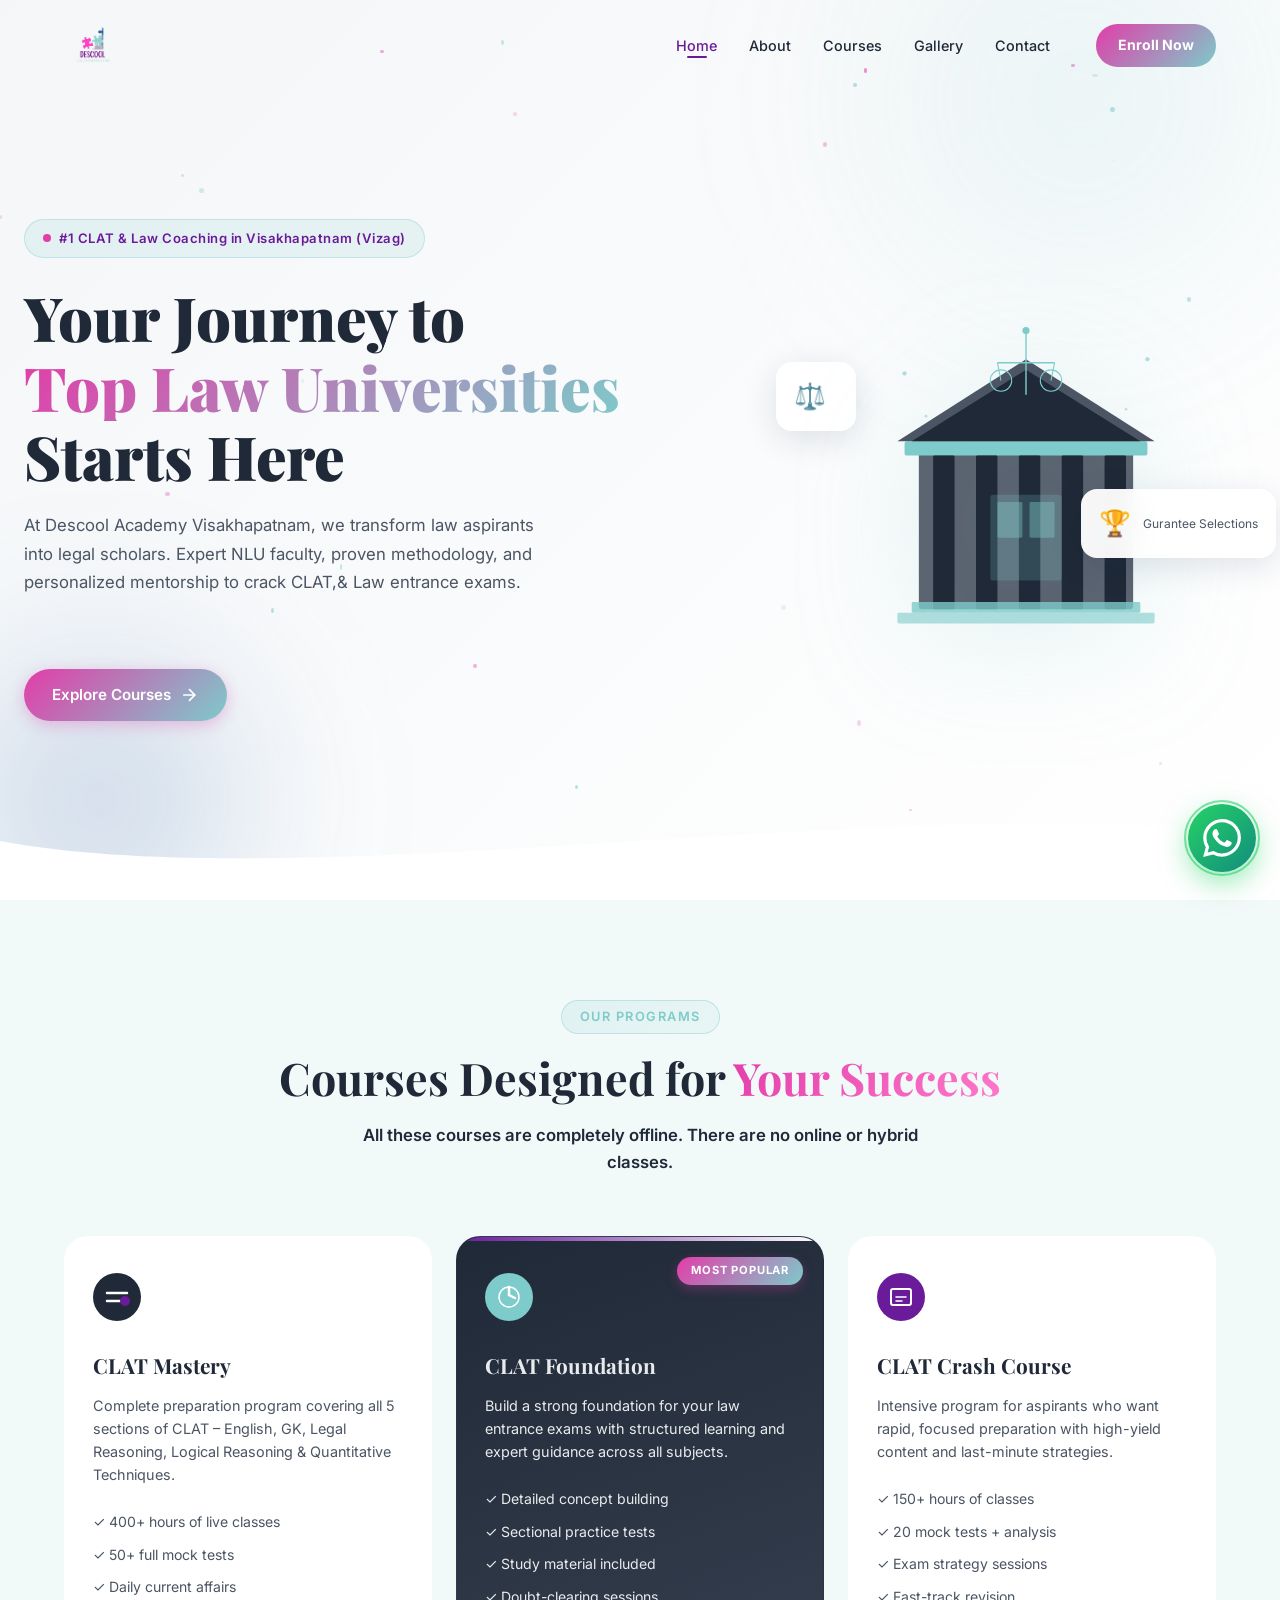
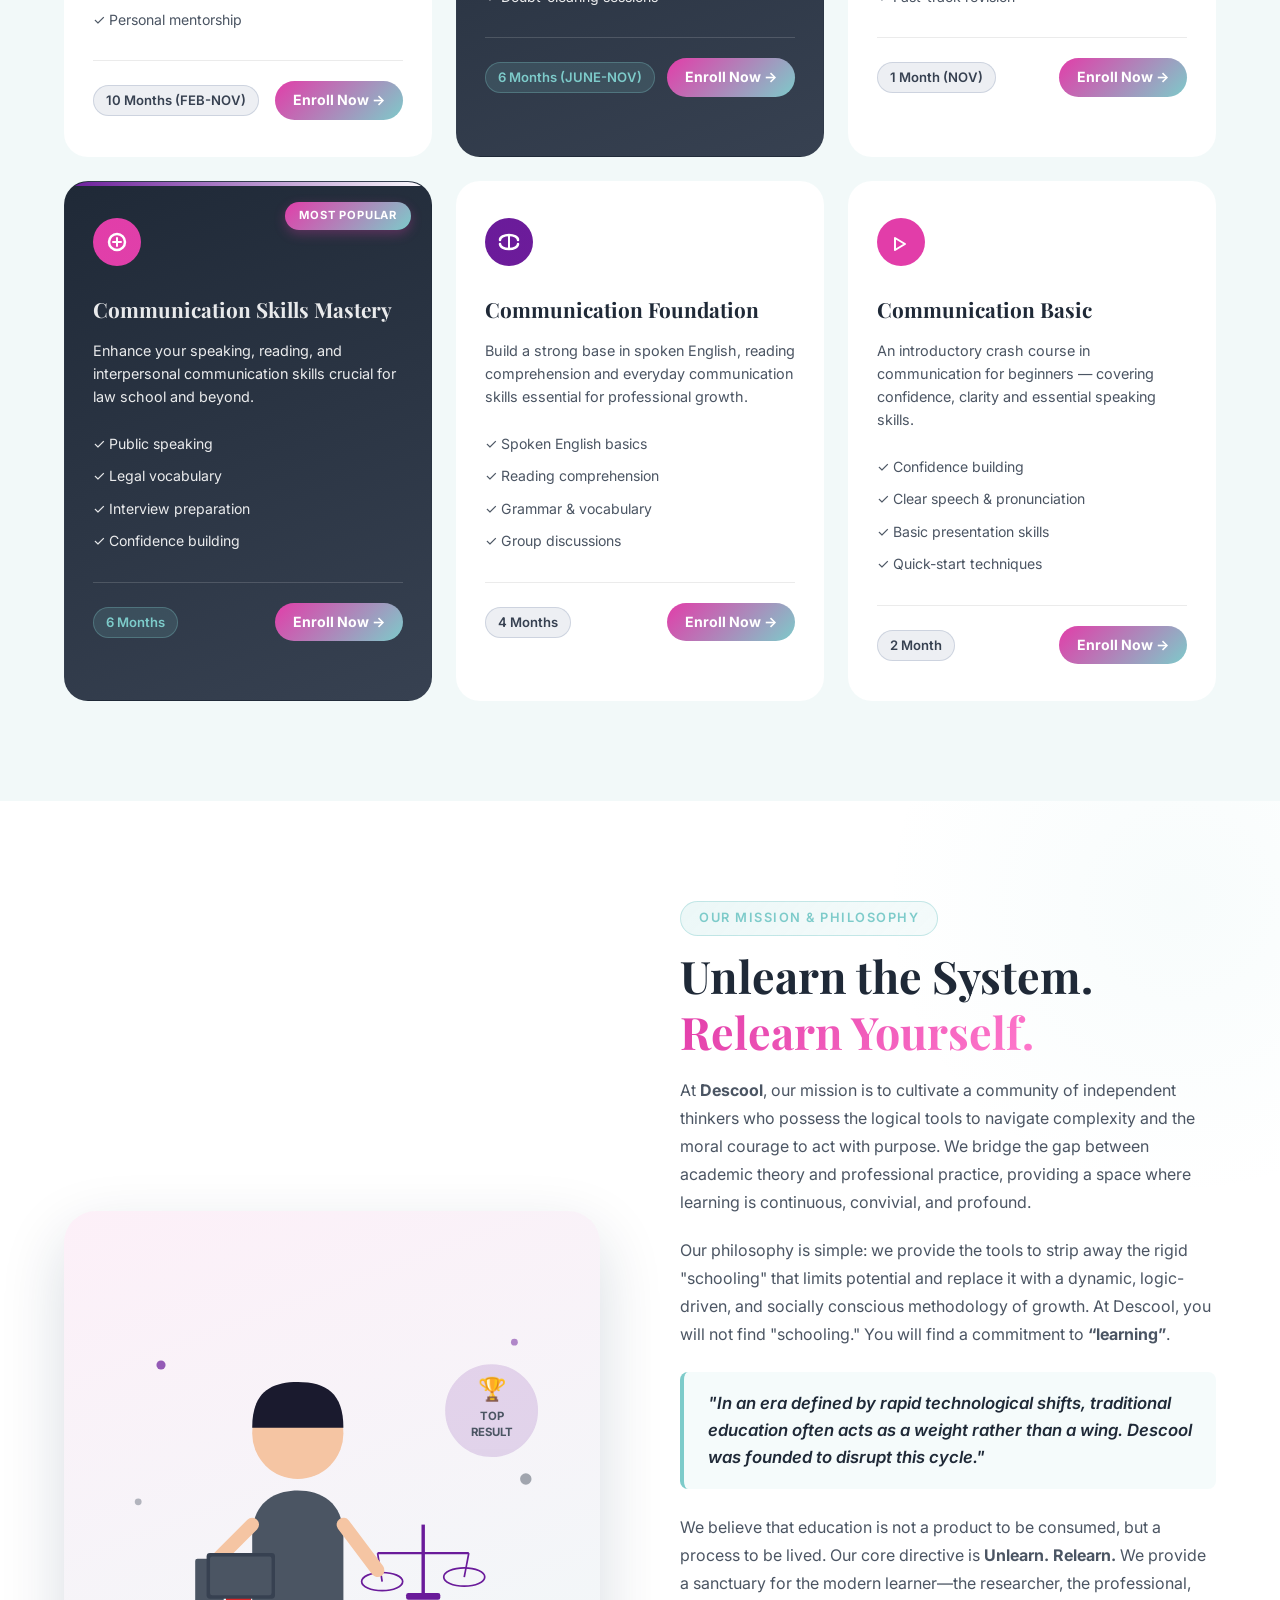
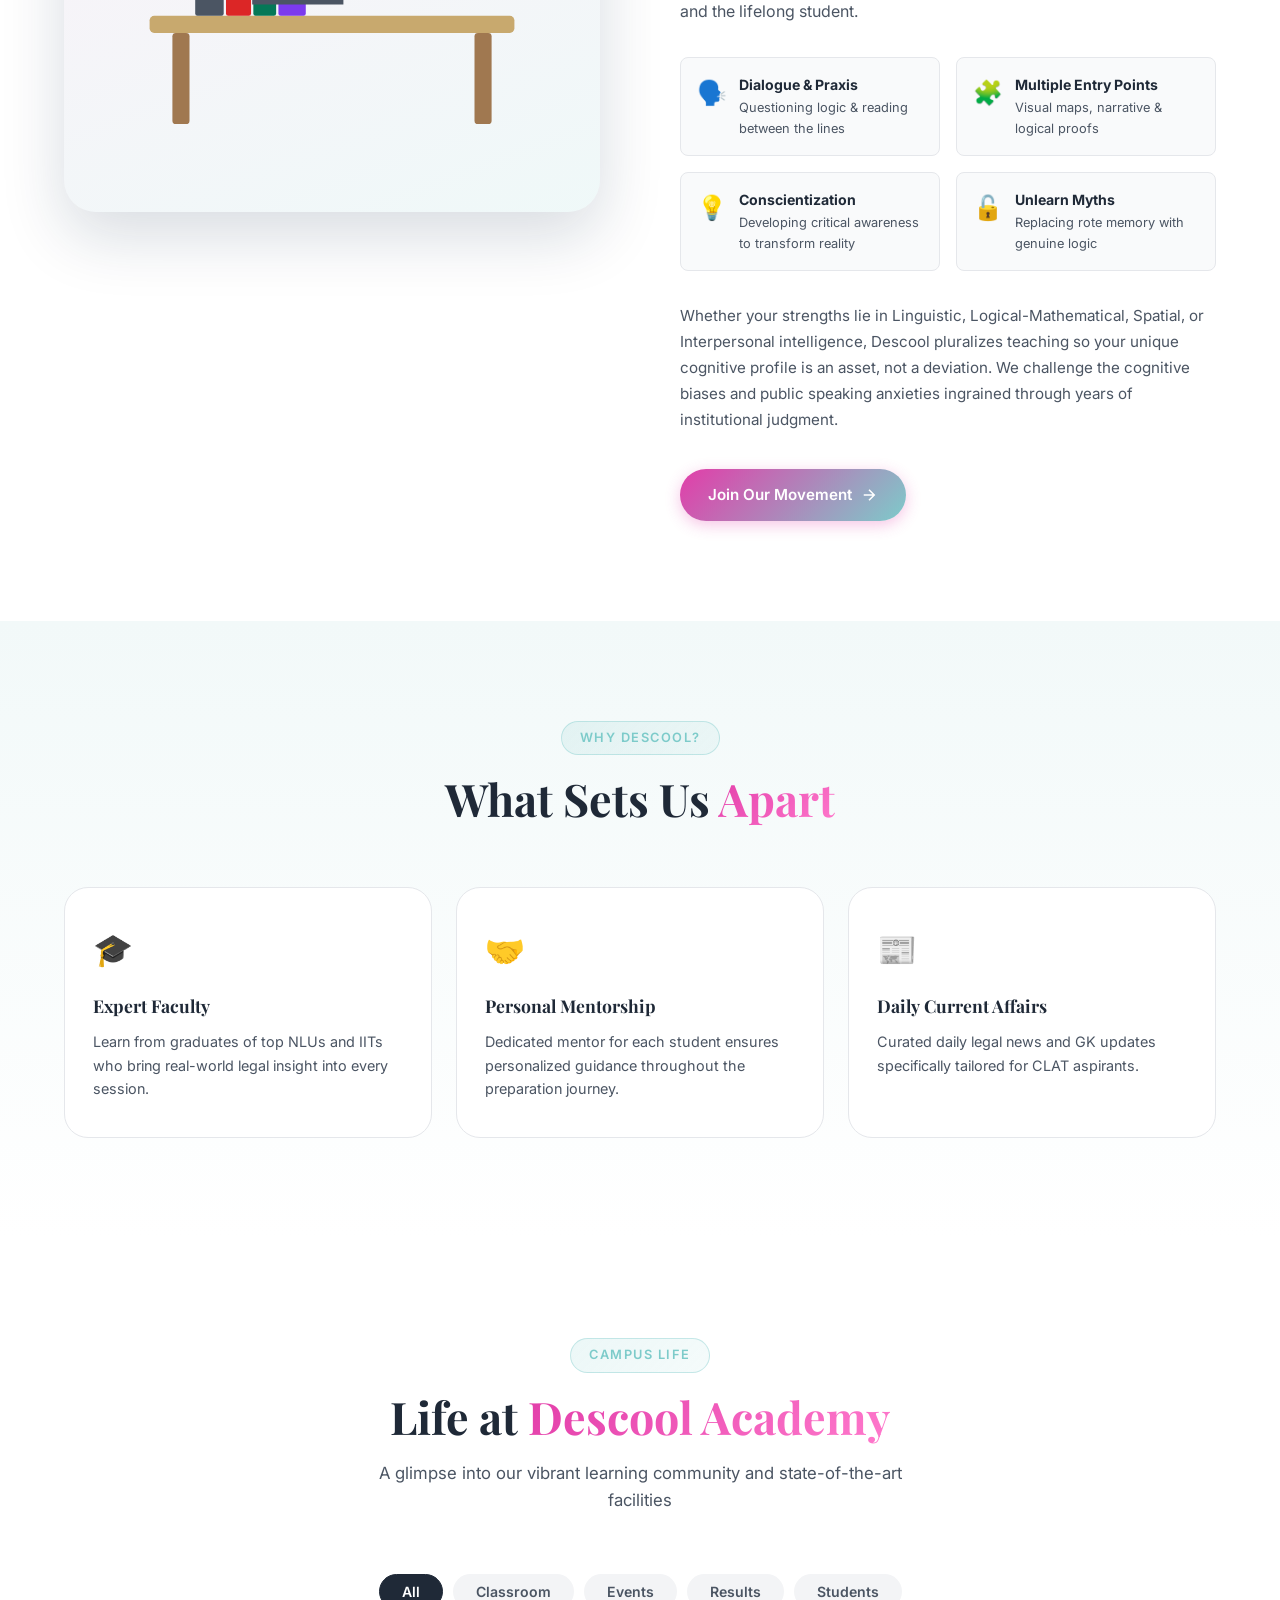
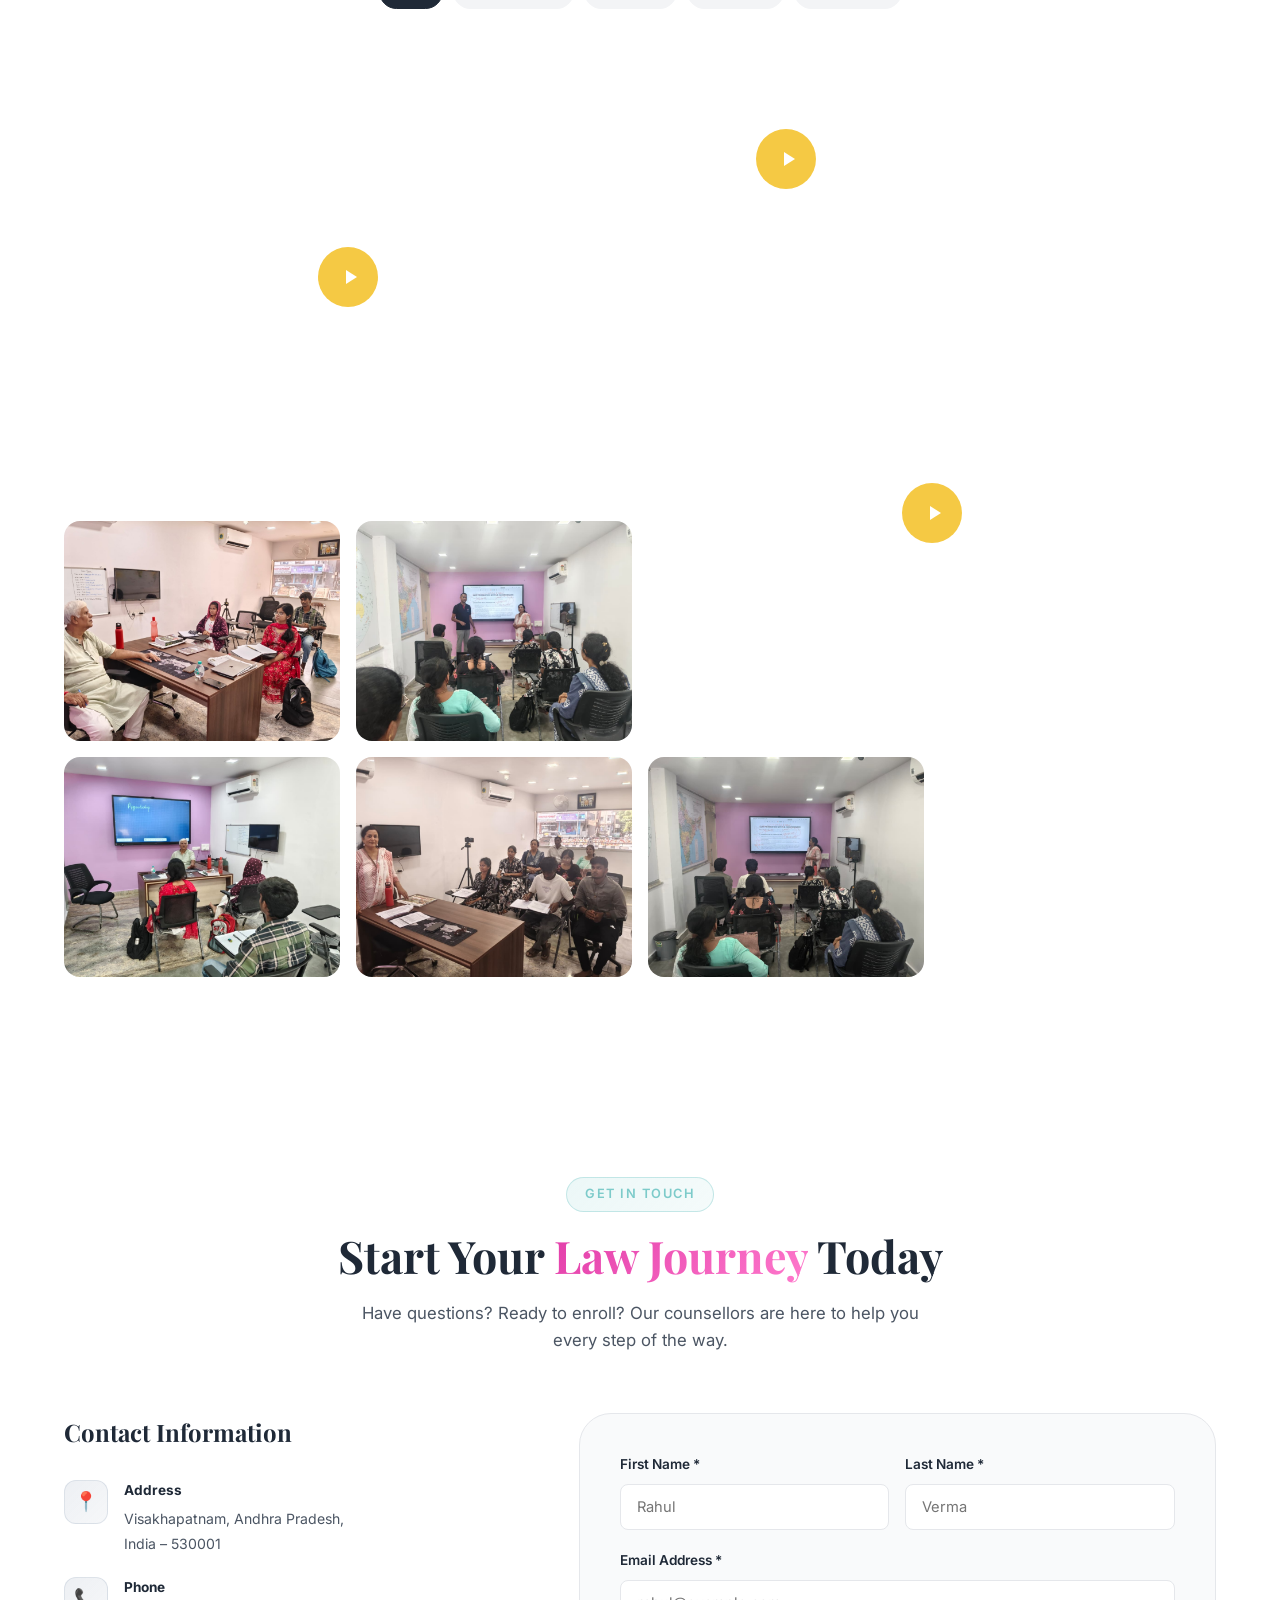
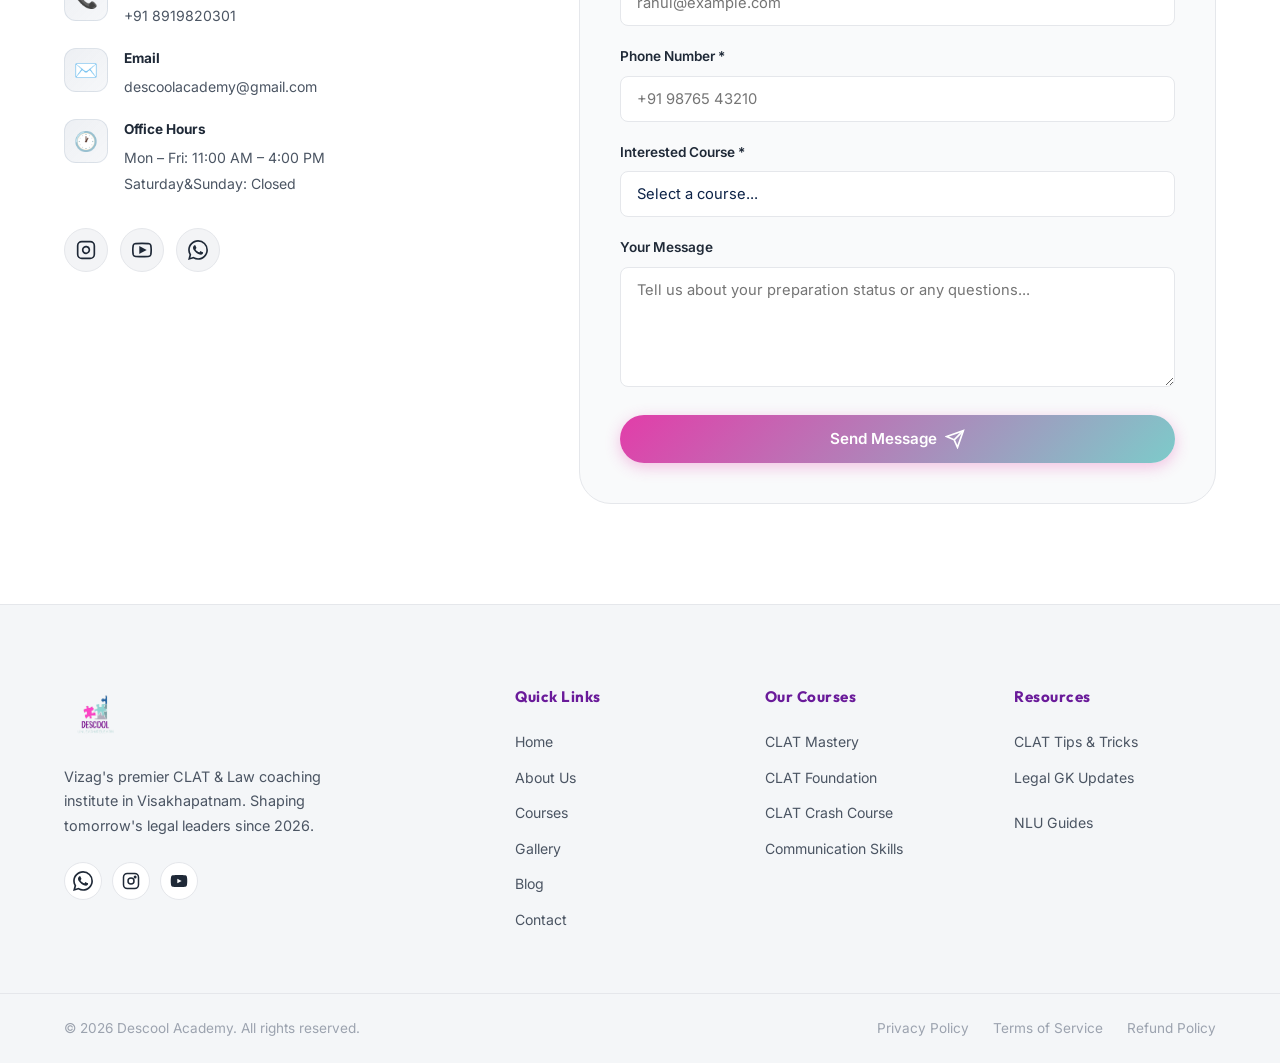
==== commit 7e71de29: "Update index.html" ====
--- a/index.html
+++ b/index.html
@@ -65,7 +65,7 @@
         <li><a href="#about" class="nav-link">About</a></li>
         <li><a href="#courses" class="nav-link">Courses</a></li>
         <li><a href="#gallery" class="nav-link">Gallery</a></li>
-        <li><a href="#blog" class="nav-link">Blog</a></li>
+        
         <li><a href="#contact" class="nav-link">Contact</a></li>
       </ul>
       <a href="#contact" class="nav-cta">Enroll Now</a>
